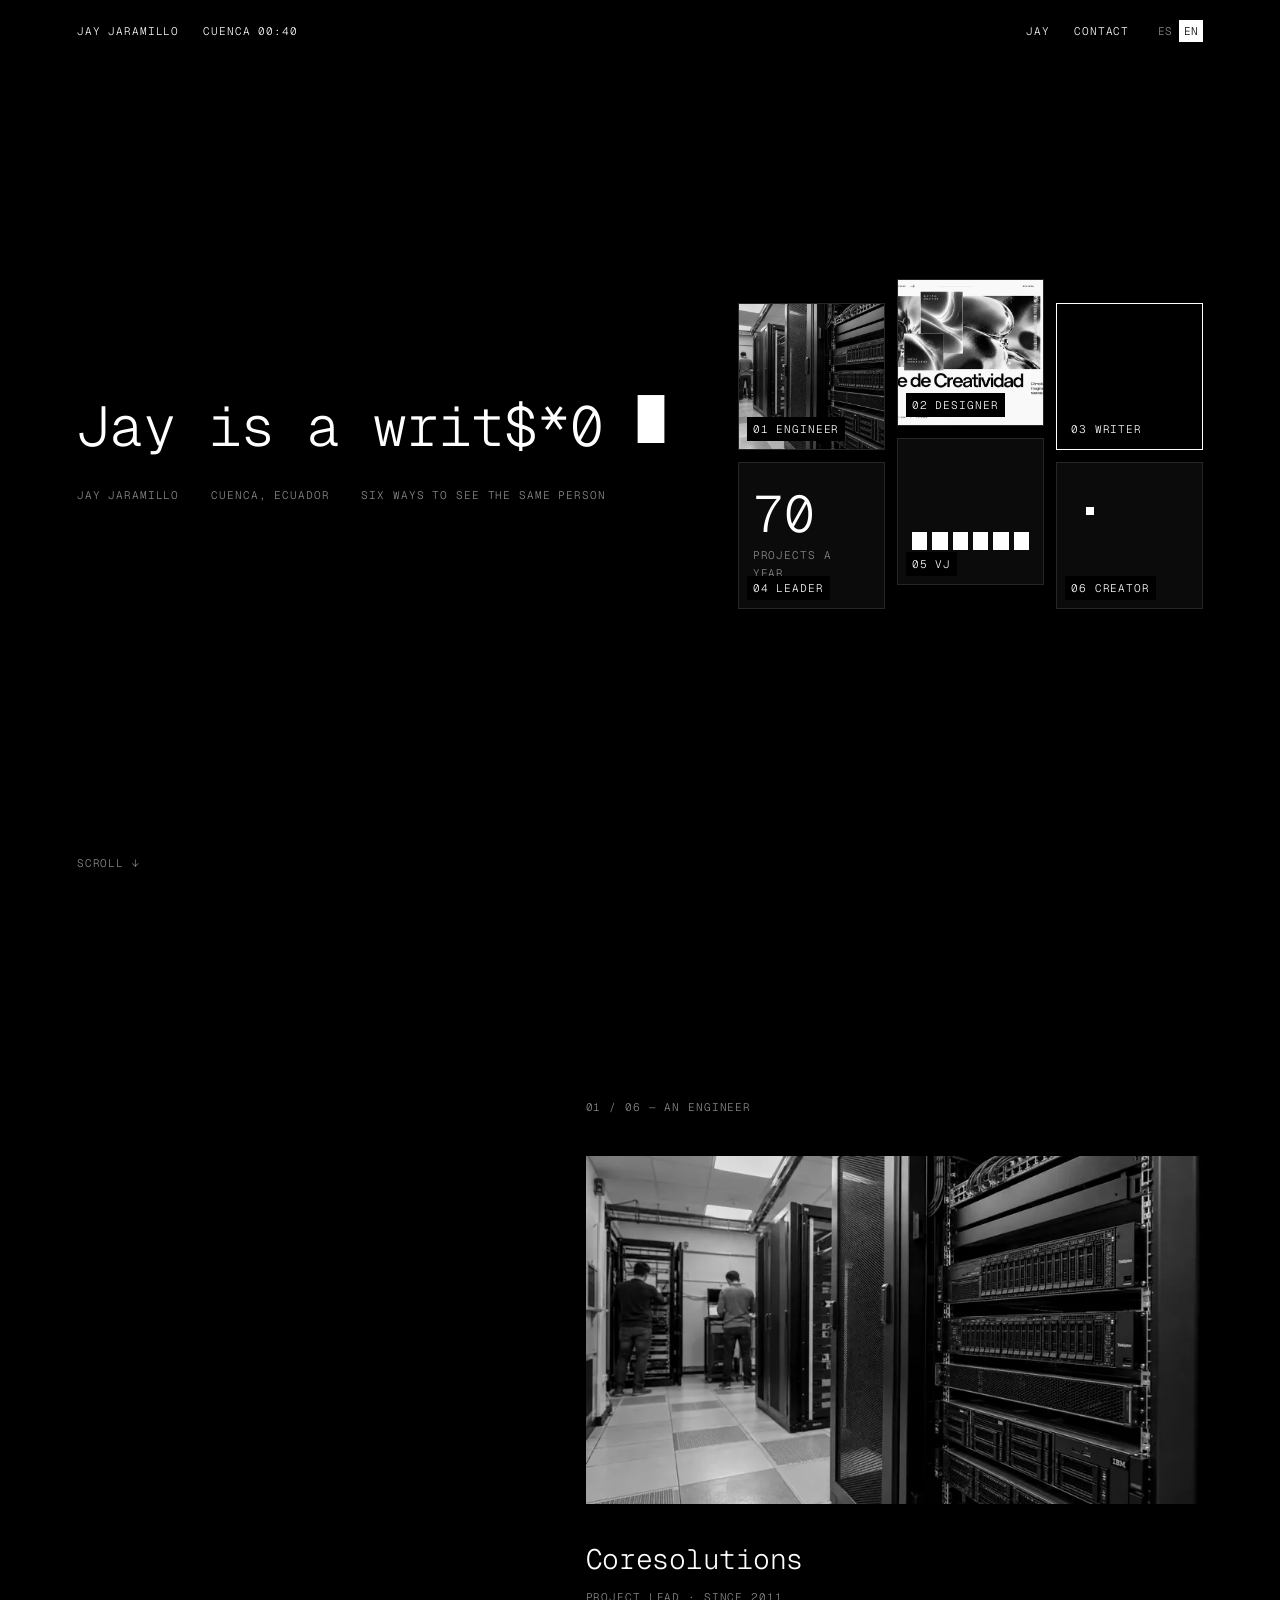
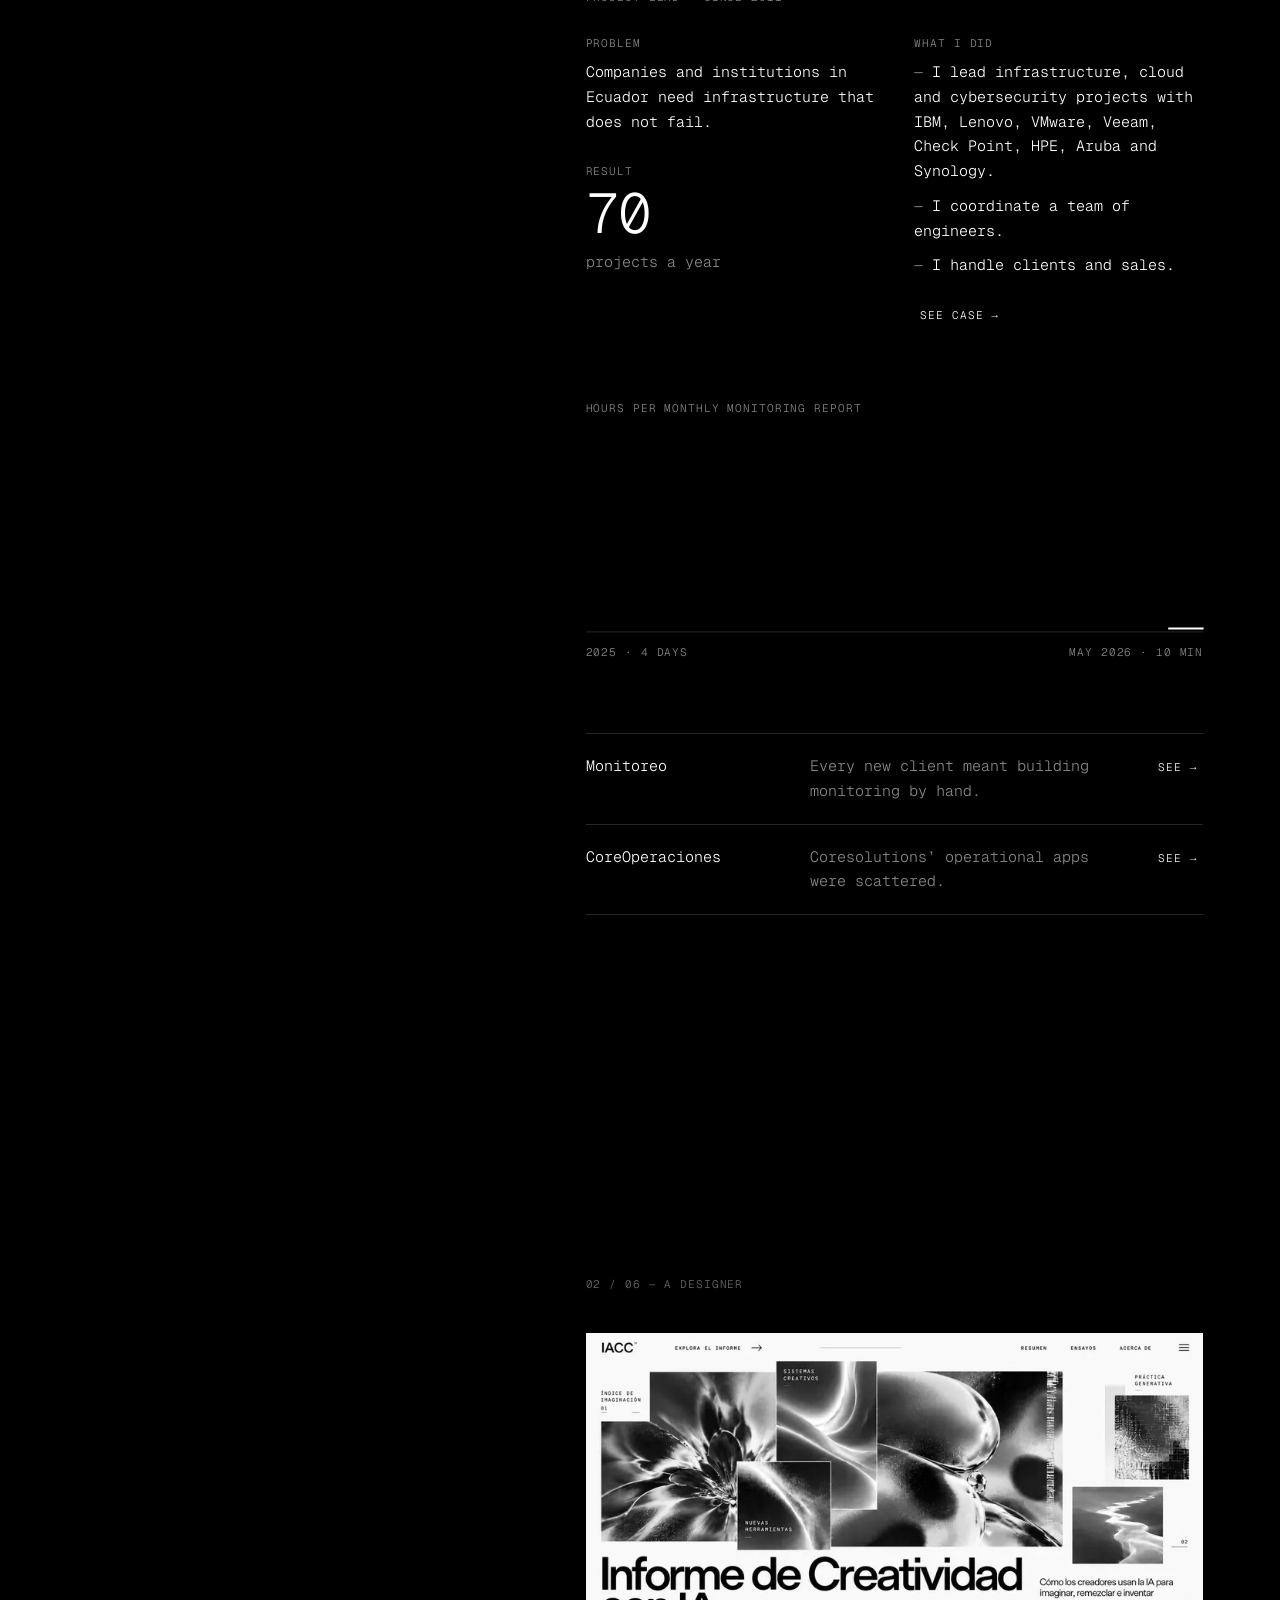
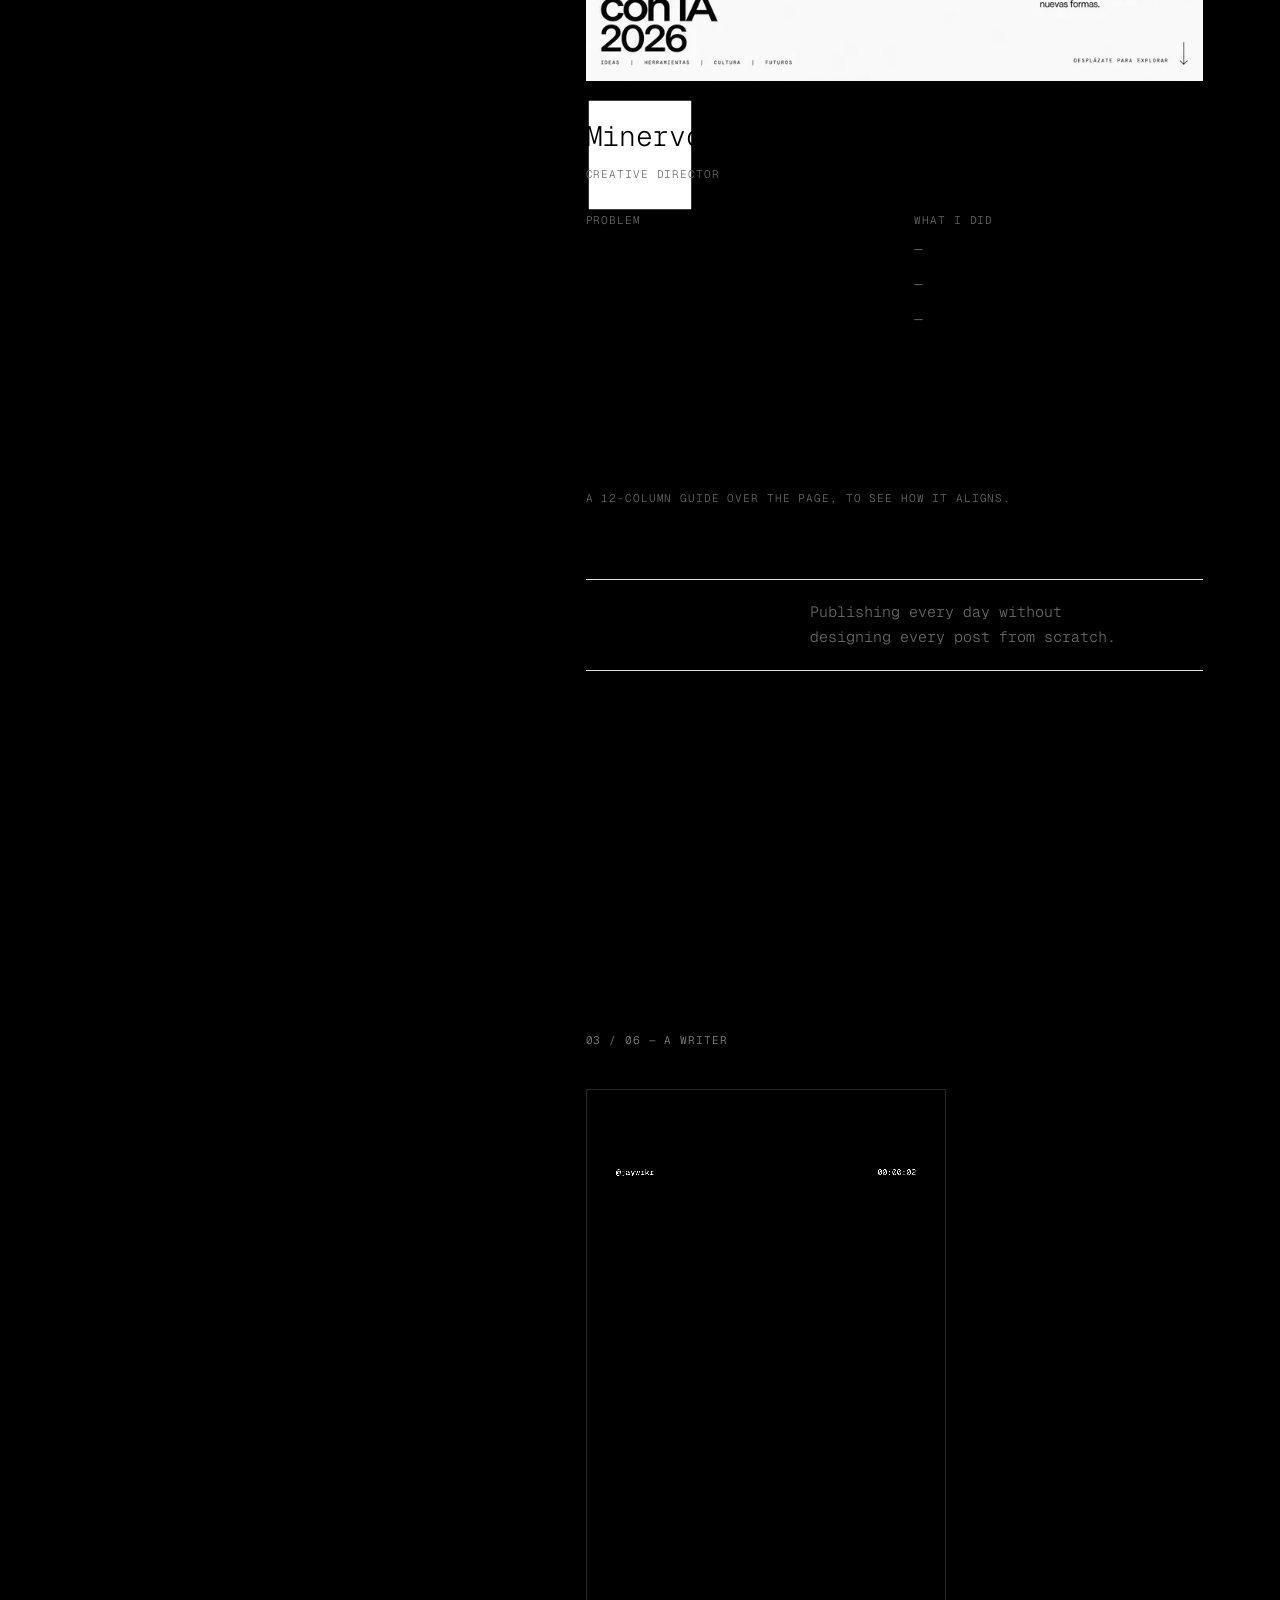
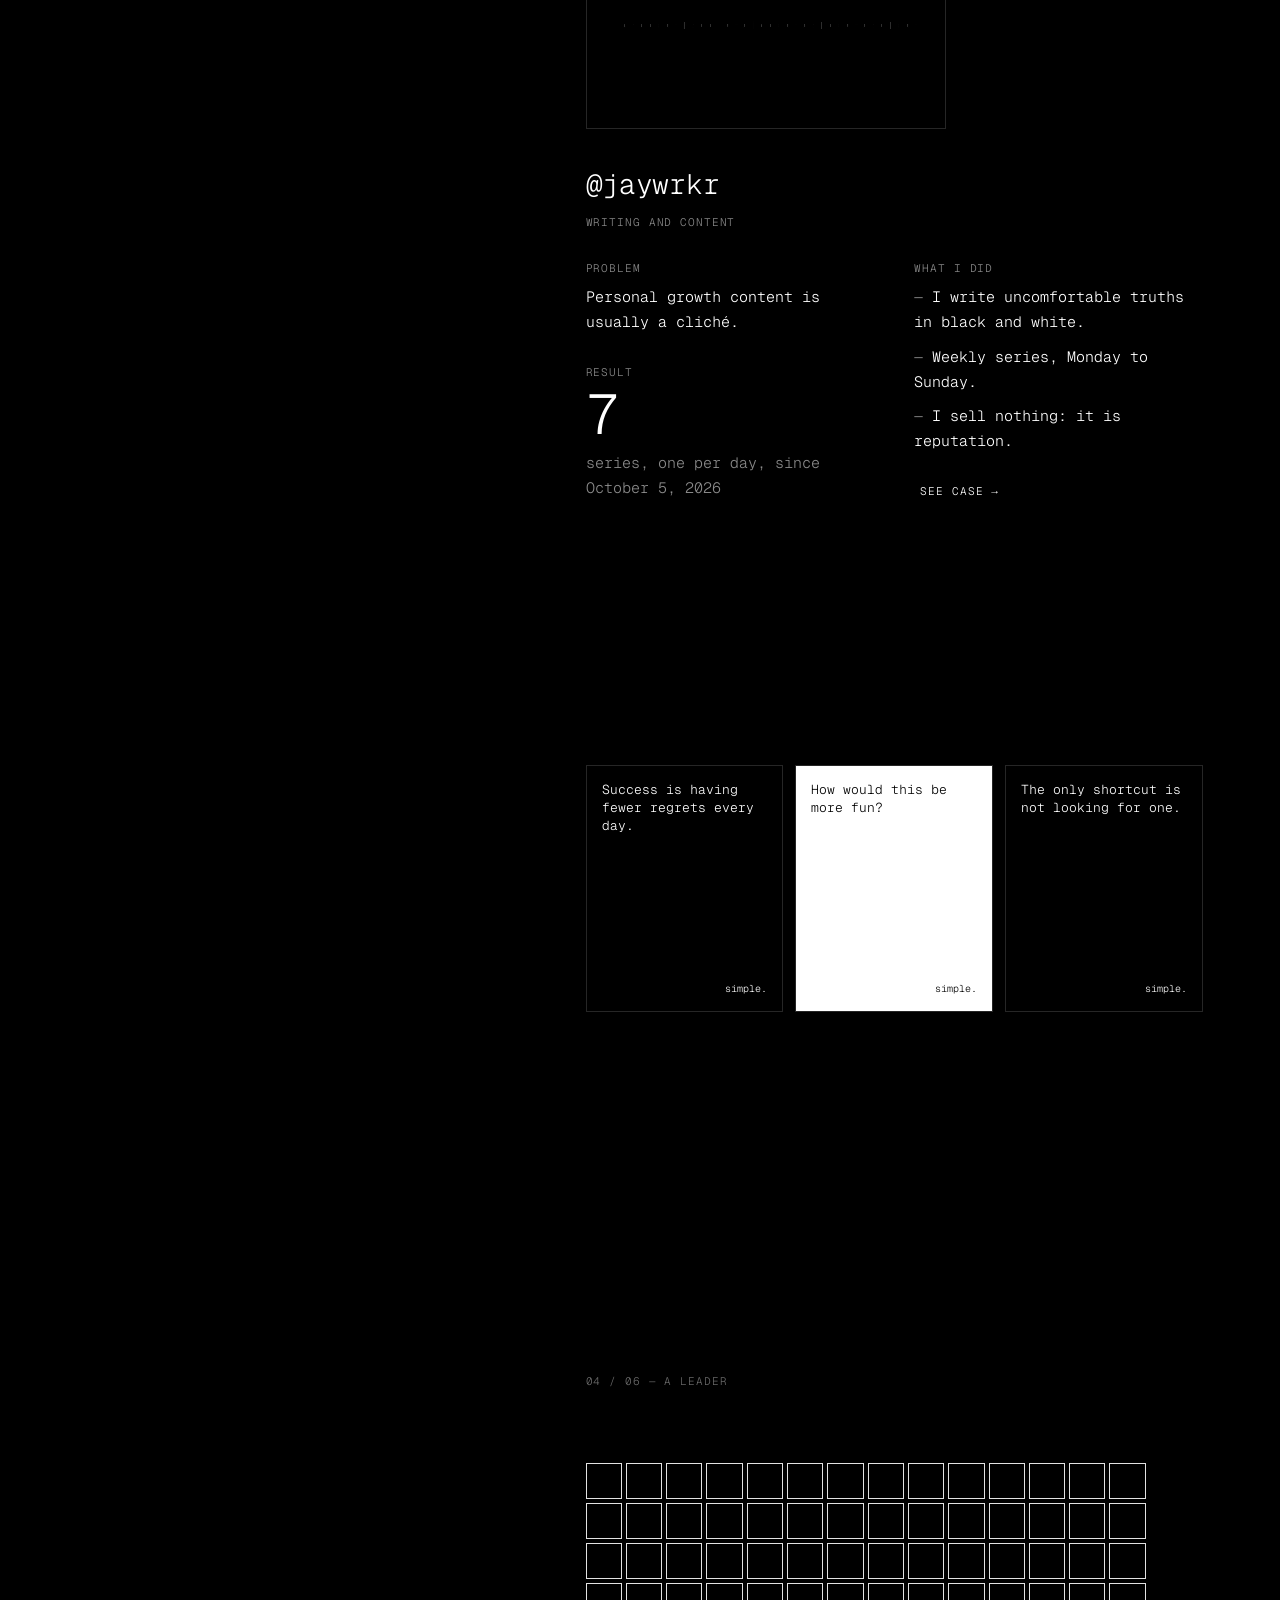
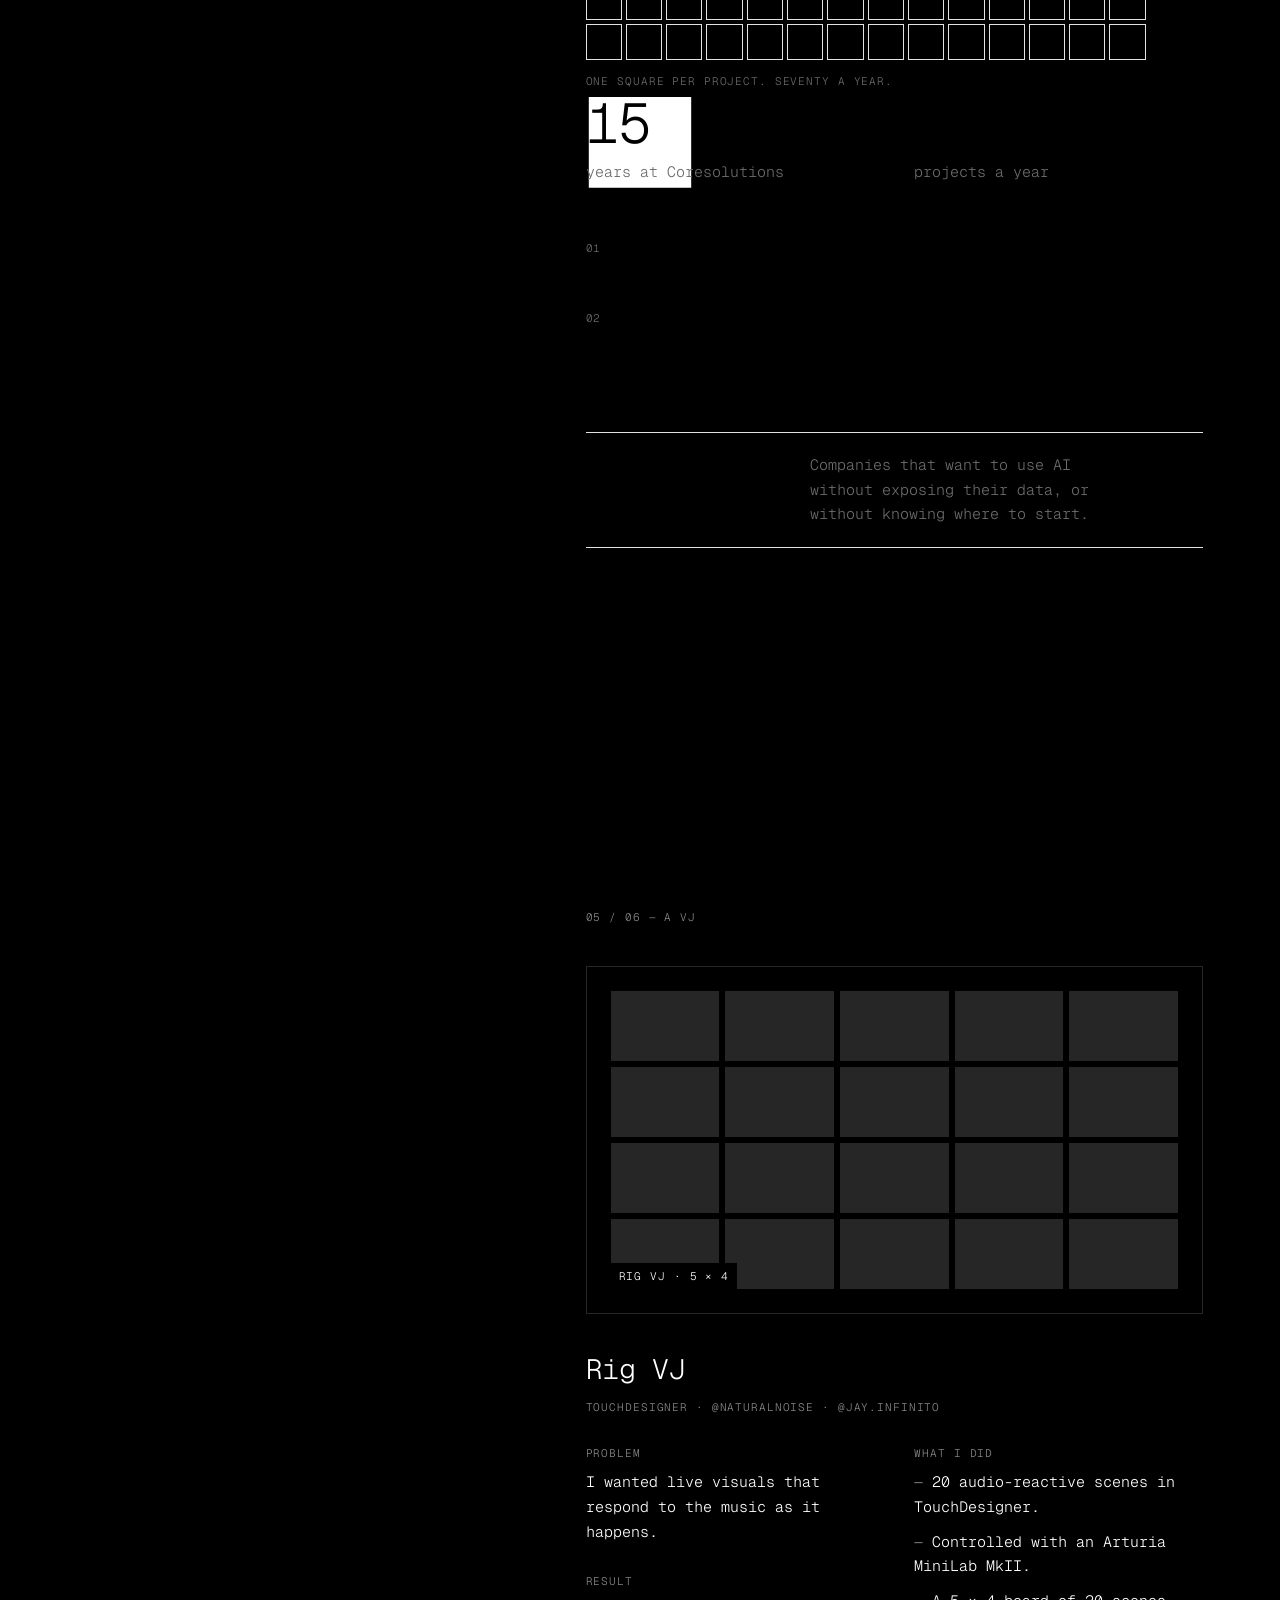
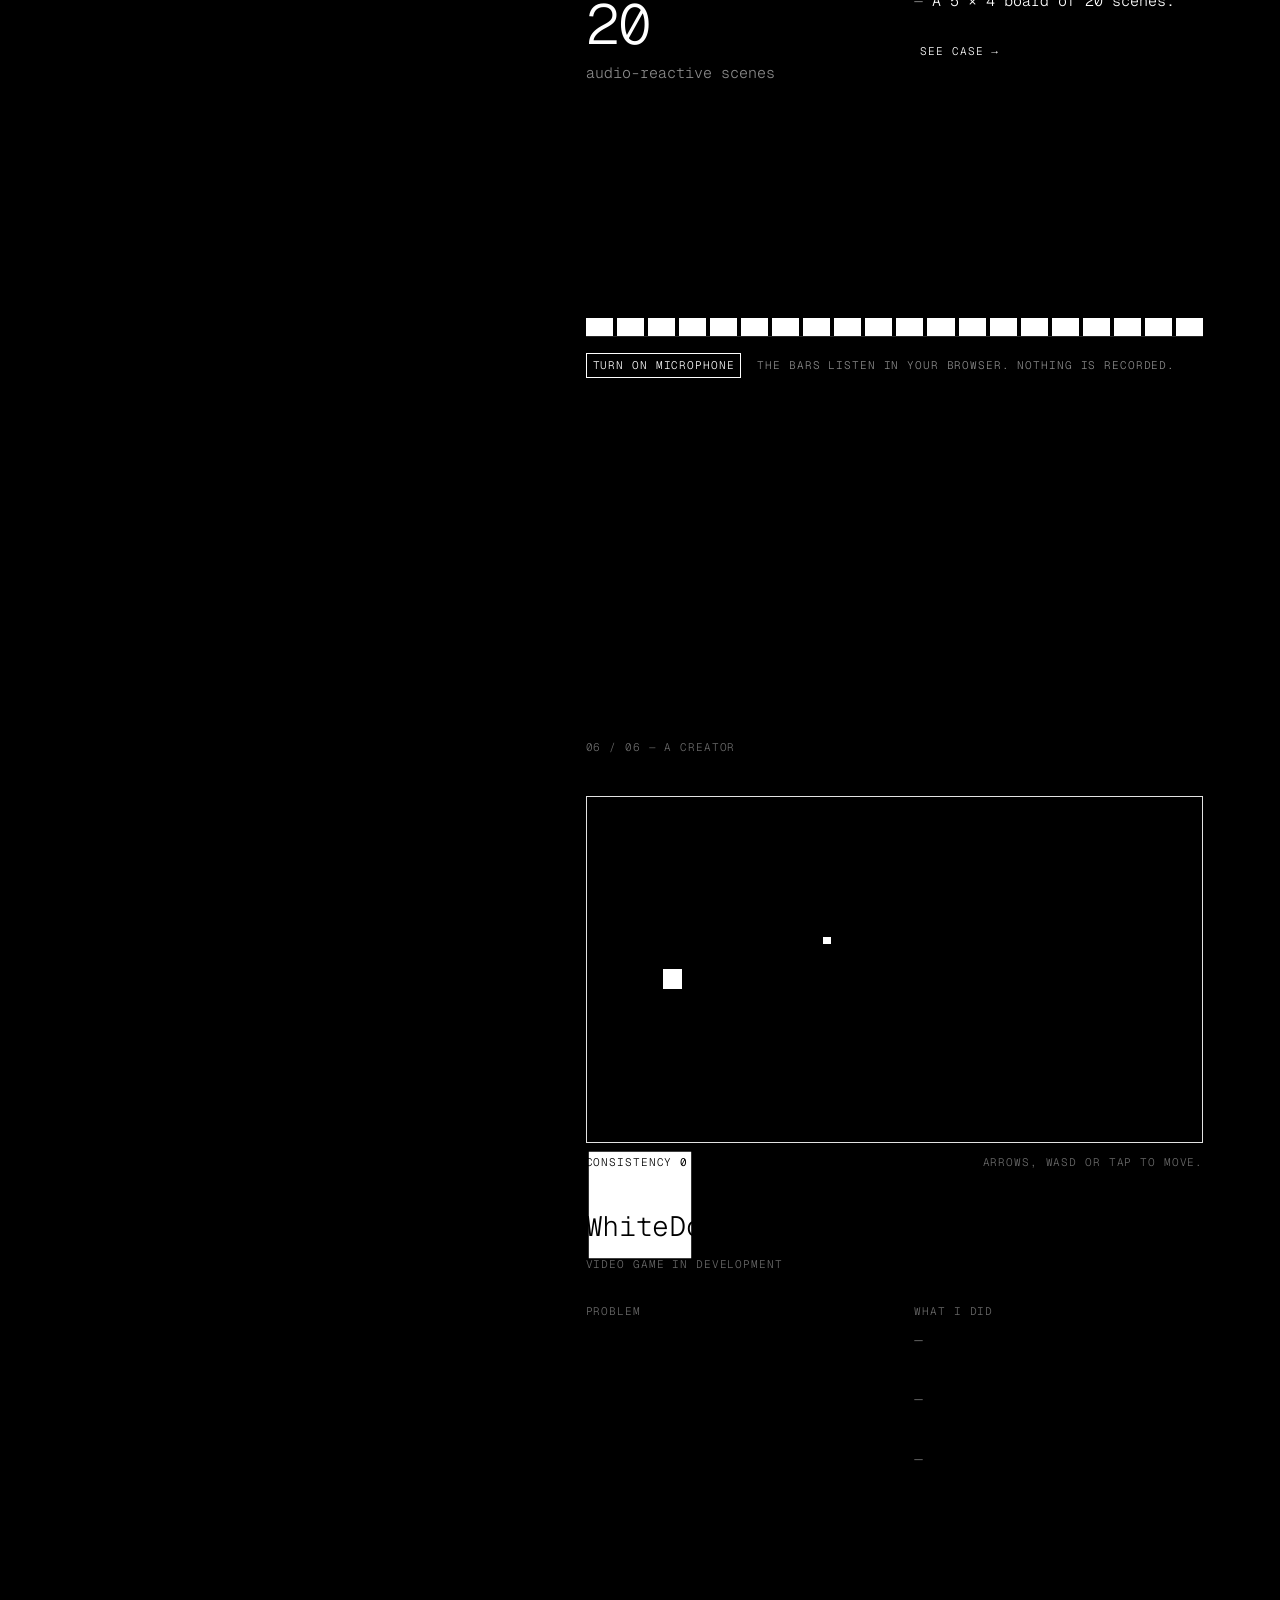
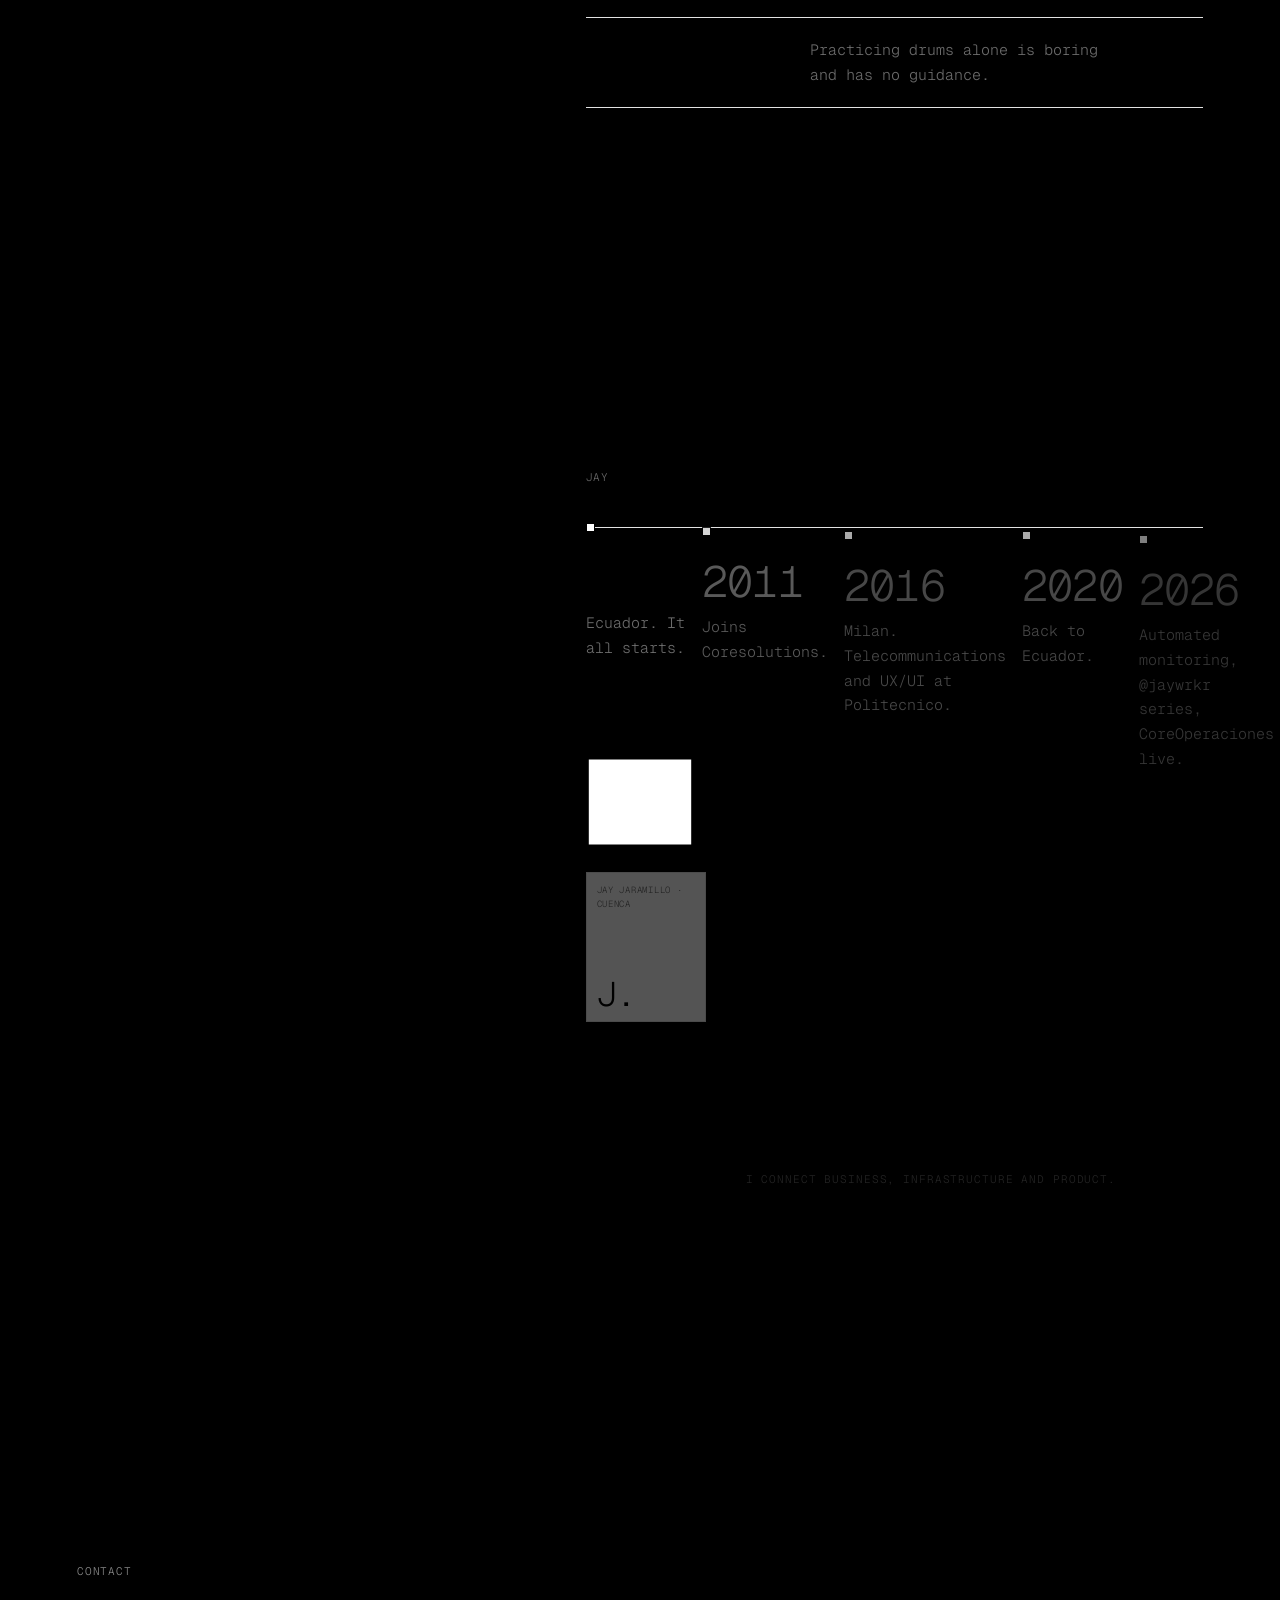
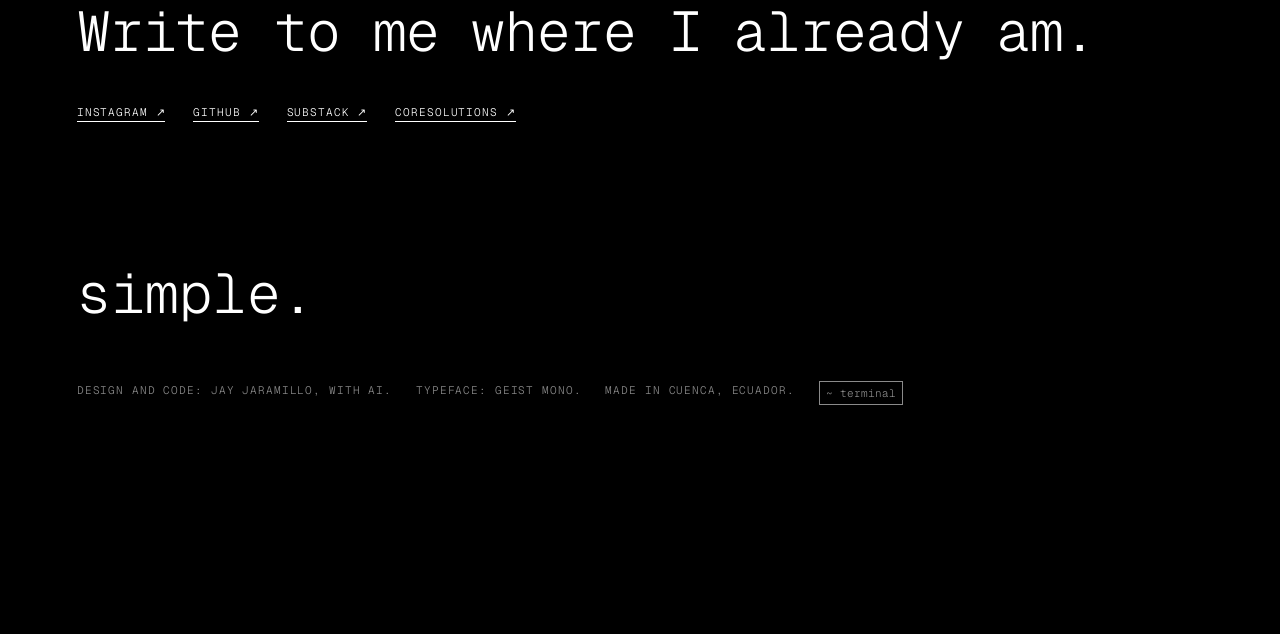
==== index.html @ d3b6b3df "v4.4: riel sólido en móvil y línea de tiempo protagonista en Jay - Móvil: el riel es una barra sólid" ====
<!doctype html>
<html lang="es">
<head>
<meta charset="utf-8">
<meta name="viewport" content="width=device-width,initial-scale=1,viewport-fit=cover">
<title>Jay es ___ — Jay Jaramillo</title>
<meta name="description" content="Jay Jaramillo (jaywrkr). Ingeniero, diseñador, escritor, líder, VJ y creador. Cuenca, Ecuador.">
<meta name="theme-color" content="#000000">
<meta property="og:title" content="Jay es ___ — Jay Jaramillo">
<meta property="og:description" content="Ingeniero, diseñador, escritor, líder, VJ y creador. Cuenca, Ecuador.">
<meta property="og:type" content="website">
<meta property="og:image" content="og.png">
<meta property="og:image:width" content="1200">
<meta property="og:image:height" content="630">
<meta name="twitter:card" content="summary_large_image">
<link rel="apple-touch-icon" href="apple-touch-icon.png">
<link rel="icon" href="data:image/svg+xml,%3Csvg xmlns='http://www.w3.org/2000/svg' viewBox='0 0 16 16'%3E%3Crect width='16' height='16' fill='%23000'/%3E%3Crect x='5' y='5' width='6' height='6' fill='%23fff'/%3E%3C/svg%3E">
<link rel="preload" href="fonts/geist-mono-latin-300-normal.woff2" as="font" type="font/woff2" crossorigin>
<style>
@font-face{font-family:'Geist Mono';font-style:normal;font-weight:300;font-display:swap;src:url(fonts/geist-mono-latin-300-normal.woff2) format('woff2')}
@font-face{font-family:'Geist Mono';font-style:normal;font-weight:400;font-display:swap;src:url(fonts/geist-mono-latin-400-normal.woff2) format('woff2')}
:root{--bg:#000;--fg:#fff;--mute:#8a8a8a;--line:#262626;--pad:clamp(16px,6vw,112px);--rail:min(36vw,520px);--t:clamp(104px,11.5vw,188px)}
*{box-sizing:border-box;margin:0;padding:0}
html{-webkit-text-size-adjust:100%}
body{background:#000;color:#fff;font:300 15px/1.65 'Geist Mono',ui-monospace,SFMono-Regular,Menlo,monospace;overflow-x:hidden}
a{color:inherit;text-decoration:none;border-bottom:1px solid currentColor}
a:hover,a:focus-visible{background:var(--fg);color:var(--bg);border-bottom-color:transparent}
button{font:inherit;color:inherit;background:none;border:0;cursor:pointer}
:focus-visible{outline:1px solid currentColor;outline-offset:4px}
::selection{background:#fff;color:#000}
.small{font-size:11px;letter-spacing:.08em;text-transform:uppercase}
.mute{color:var(--mute)}
.sr{position:absolute;width:1px;height:1px;overflow:hidden;clip:rect(0 0 0 0);white-space:nowrap}
.skip{position:fixed;left:16px;top:-48px;z-index:100;background:#fff;color:#000;padding:8px 12px;border:0}
.skip:focus{top:16px}

/* barra y progreso */
.bar{position:fixed;left:0;right:0;top:0;z-index:50;display:flex;justify-content:space-between;align-items:center;gap:16px;padding:20px var(--pad);mix-blend-mode:difference;color:#fff;--fg:#fff;--bg:#000}
.bar a{border:0;padding:2px 0}
.bar a:hover{background:none;color:#fff;text-decoration:underline;text-underline-offset:4px}
.bar-l,.bar-r{display:flex;gap:24px;align-items:center}
#clock{font-variant-numeric:tabular-nums}
.lang{display:flex;gap:2px}
.lang button{padding:2px 5px;opacity:.55}
.lang button[aria-pressed=true]{opacity:1;background:#fff;color:#000}
.prog{position:fixed;left:0;top:0;height:2px;width:100%;background:#fff;transform-origin:left;transform:scaleX(0);z-index:60;mix-blend-mode:difference;pointer-events:none}


/* portada */
.hero{height:100svh;min-height:620px;display:flex;flex-direction:column;justify-content:center;padding:0 var(--pad);position:relative}
h1,.word{font-weight:300;font-size:clamp(34px,5.2vw,56px);line-height:1.12;letter-spacing:-.02em}
.hw{display:inline-block;min-width:4.5ch;border-bottom:1px solid #fff;white-space:nowrap;vertical-align:baseline;line-height:1}
.hw:empty::before{content:"\00a0"}
.hw.on{border-bottom-color:transparent}
.caret{display:inline-block;width:.5em;height:.9em;background:#fff;vertical-align:-.1em;margin-left:.08em;animation:blink 1s steps(1) infinite}
@keyframes blink{50%{opacity:0}}
.hero .sub{margin-top:28px;display:flex;gap:32px;flex-wrap:wrap}
.hero .down{position:absolute;left:var(--pad);bottom:28px}
.tiles{position:absolute;right:var(--pad);top:50%;margin-top:calc(var(--t)*-1);display:grid;grid-template-columns:repeat(3,var(--t));grid-auto-rows:var(--t);gap:12px}
.tile{position:relative;display:block;width:100%;height:100%;overflow:hidden;background:#0b0b0b;border:1px solid #262626;text-align:left;transition:opacity .3s steps(3)}
.tile:nth-child(2),.tile:nth-child(5){transform:translateY(-24px)}
.tile picture{display:block;width:100%;height:100%}
.tile img,.tile video{width:100%;height:100%;object-fit:cover;display:block;filter:grayscale(1)}
.tile .lab{position:absolute;left:8px;bottom:8px;background:#000;color:#fff;padding:3px 6px;z-index:2}
.tile>*{transition:opacity .3s steps(3)}
.tiles.hov .tile:not(.act)>*:not(.lab):not(.small):not(b){opacity:.25}
.tiles.hov .tile.act{border-color:#fff}
.tile.num{display:flex;flex-direction:column;justify-content:center;padding:14px}
.tile.num b{font-weight:300;font-size:clamp(34px,4vw,56px);line-height:1}
.tile.vj{display:flex;align-items:flex-end;gap:5px;padding:18px 14px 34px}
.tile.vj i{flex:1;background:#fff;height:20%;animation:bar 1.2s steps(6) infinite alternate}
.tile.vj i:nth-child(2){animation-delay:-.3s}.tile.vj i:nth-child(3){animation-delay:-.7s}.tile.vj i:nth-child(4){animation-delay:-.2s}.tile.vj i:nth-child(5){animation-delay:-.9s}.tile.vj i:nth-child(6){animation-delay:-.5s}
@keyframes bar{to{height:85%}}
.tile.dot::before{content:"";position:absolute;width:8px;height:8px;background:#fff;left:20%;top:30%;animation:walk 6s steps(24) infinite}
@keyframes walk{25%{left:70%;top:30%}50%{left:70%;top:60%}75%{left:20%;top:60%}}
.pix{position:fixed;left:0;top:0;width:10px;height:10px;background:#fff;mix-blend-mode:difference;pointer-events:none;z-index:66;opacity:0}
.pix.solid{mix-blend-mode:normal}
.pix.blink{animation:blink 1s steps(1) infinite}
.has-pix .caret{opacity:0;animation:none}
.fly{position:fixed;z-index:65;pointer-events:none;overflow:hidden;outline:1px solid #fff}
.fly img,.fly video{width:100%;height:100%;object-fit:cover;display:block}

/* el riel */
.rail{position:fixed;left:var(--pad);top:50%;transform:translateY(-50%);width:var(--rail);z-index:20;pointer-events:none;mix-blend-mode:difference;color:#fff;opacity:0;visibility:hidden}
.rail .n{display:block;margin-bottom:18px}
.rail .word{font-size:clamp(28px,3.4vw,48px)}
.rail .line{margin-top:20px;max-width:30ch;font-size:15px;opacity:.8;min-height:3.3em}
.rail .ticks{display:flex;gap:4px;margin-top:28px;pointer-events:auto}
.rail .ticks button{width:26px;height:18px;position:relative}
.rail .ticks button::after{content:"";position:absolute;left:4px;right:4px;top:8px;height:2px;background:#fff;opacity:.25}
.rail .ticks button:hover::after{opacity:.6}
.rail .ticks button.on::after{opacity:1}

/* capítulos */
.ch{position:relative;min-height:100vh;padding:22vh var(--pad) 18vh calc(var(--pad) + var(--rail) + 48px)}
.ch[data-theme=dark]{--bg:#000;--fg:#fff;--mute:#8a8a8a;--line:#262626;color:#fff}
.ch[data-theme=light]{--bg:#fff;--fg:#000;--mute:#6b6b6b;--line:#e2e2e2;color:#000}
.ch .bg{position:absolute;inset:0;z-index:0;background:var(--bg);clip-path:inset(46% 46% 46% 46%)}
.ch>*:not(.bg){position:relative;z-index:1}
.ch .tag{margin-bottom:40px}
.feat .ph{aspect-ratio:16/10}
.feat h2{font-weight:300;font-size:28px;margin:32px 0 6px;letter-spacing:-.01em}
.feat .role{margin-bottom:24px}
.cols{display:grid;grid-template-columns:1fr 1fr;gap:40px;margin-top:28px}
.cols p,.cols li{max-width:46ch}
.cols ul{list-style:none;display:grid;gap:10px}
.cols li::before{content:"— ";color:var(--mute)}
.big{font-size:56px;line-height:1;font-weight:300;letter-spacing:-.02em;margin:6px 0 8px;font-variant-numeric:tabular-nums}
.more{margin-top:72px;border-top:1px solid var(--line)}
.more button{display:grid;grid-template-columns:200px 1fr auto;gap:24px;width:100%;text-align:left;padding:20px 0;border-bottom:1px solid var(--line);align-items:baseline}
.more button:hover .go,.more button:focus-visible .go,.open.small:hover,.open.small:focus-visible{background:var(--fg);color:var(--bg)}
.go,.open.small{padding:2px 6px}
.posts{display:grid;grid-template-columns:repeat(3,1fr);gap:12px;margin-top:56px}
.post{aspect-ratio:4/5;background:#000;color:#fff;display:flex;flex-direction:column;justify-content:space-between;padding:16px;font-size:13px;line-height:1.4;outline:1px solid #262626;outline-offset:-1px}
.post:nth-child(even){background:#fff;color:#000}
.post .s{font-size:10px;align-self:flex-end}
.prin{display:grid;gap:22px;margin-top:56px}
.prin p{font-size:22px;line-height:1.35}
.prin span{display:block;margin-bottom:4px}

/* medios y marcadores */
.ph{position:relative;width:100%;border:1px solid var(--line);background-image:linear-gradient(90deg,var(--line) 1px,transparent 1px),linear-gradient(var(--line) 1px,transparent 1px);background-size:24px 24px;overflow:hidden}
.ph::after{content:"";position:absolute;top:0;bottom:0;left:0;width:30%;background:linear-gradient(90deg,transparent,rgba(128,128,128,.14),transparent);animation:scan 2.6s steps(26) infinite}
@keyframes scan{from{transform:translateX(-100%)}to{transform:translateX(340%)}}
.ph span{position:absolute;left:14px;bottom:12px;background:var(--bg);padding:6px 8px;max-width:calc(100% - 28px)}
.ph.v{aspect-ratio:16/9}
.ph.img{border:0;background:#111}.ph.img::after{display:none}
.ph img,.ph video{display:block;width:100%;height:100%;object-fit:cover}
.feat .ph.img:not(.vid){aspect-ratio:16/9}
.ph.col img{filter:grayscale(1);transition:filter .6s steps(6)}
.ph.col:hover img{filter:none}
.feat .ph.vid,.case .imgs>.ph.vid{aspect-ratio:9/16;width:min(360px,100%);background:#000;outline:1px solid var(--line);outline-offset:-1px}

/* Jay */
.jay .grid{display:grid;grid-template-columns:120px 1fr;gap:40px;align-items:start}
.jay .ph{aspect-ratio:4/5}
.bio{font-size:20px;line-height:1.5;max-width:44ch}
.time{list-style:none;display:grid;grid-template-columns:repeat(5,1fr);margin:24px 0 96px;border-top:1px solid var(--line)}
.time li{padding:28px 16px 0 0;position:relative}
.time .dot{position:absolute;left:0;top:-5px;width:9px;height:9px;border:1px solid var(--fg);background:var(--bg)}
.time li.on .dot{background:var(--fg)}
.time b{display:block;font-weight:300;font-size:clamp(28px,3.4vw,48px);line-height:1;margin-bottom:12px;letter-spacing:-.02em}
.time li:not(.on):not(.cur) b{color:var(--mute)}

/* cierre */
.end{min-height:100vh;display:flex;flex-direction:column;justify-content:center;padding:0 var(--pad);background:#000;position:relative;z-index:2;--fg:#fff;--bg:#000}
.end .links{display:flex;gap:28px;flex-wrap:wrap;margin-top:40px}
.end .simple{margin-top:14vh;font-size:56px;font-weight:300}
.end .credits{margin-top:40px;display:flex;gap:24px;flex-wrap:wrap}

/* caso abierto */
.case{position:fixed;inset:0;z-index:70;background:#fff;color:#000;overflow:auto;overscroll-behavior:contain;clip-path:inset(50% 50% 50% 50%);visibility:hidden;--bg:#fff;--fg:#000;--mute:#6b6b6b;--line:#e2e2e2}
.case .in{padding:96px var(--pad) 120px;max-width:1280px}
.case .x{position:fixed;right:var(--pad);top:20px;padding:4px 8px;border:1px solid #000;background:#fff;z-index:2}
.case .x:hover{background:#000;color:#fff}
.case h2{font-weight:300;font-size:clamp(34px,5.2vw,56px);letter-spacing:-.02em;line-height:1.1;margin:16px 0 40px}
.case .imgs{display:grid;gap:16px;margin-top:64px}
.case .imgs>.ph{aspect-ratio:16/9}
.case .imgs .row{display:grid;grid-template-columns:1fr 1fr;gap:16px}
.case .imgs .row .ph{aspect-ratio:4/3}
.case .steps{display:grid;gap:40px;max-width:820px}
.case .cs>p:first-child{margin-bottom:10px}
.case .cs ul{list-style:none;display:grid;gap:10px}
.case .cs li::before{content:"— ";color:var(--mute)}
.case .cs .word{font-size:clamp(22px,2.6vw,32px);line-height:1.25;max-width:26ch}
.case .nextp{margin-top:72px;width:100%;text-align:left;border-top:1px solid #000;padding-top:20px}

/* portadas tipográficas */
.cov{position:relative;width:100%;aspect-ratio:16/9;border:1px solid var(--line);background:var(--bg);display:flex;flex-direction:column;justify-content:space-between;padding:clamp(14px,2vw,24px);overflow:hidden}
.cov .cv{font-size:clamp(34px,5.2vw,56px);line-height:1;letter-spacing:-.02em;font-variant-numeric:tabular-nums}
.cov.vjg{display:grid;grid-template-columns:repeat(5,1fr);grid-template-rows:repeat(4,1fr);gap:6px}
.cov.vjg i{background:var(--line);animation:flash 2.4s steps(1) infinite}
.cov.vjg i:nth-child(3n){animation-delay:-.6s}.cov.vjg i:nth-child(4n+1){animation-delay:-1.3s}.cov.vjg i:nth-child(7n+2){animation-delay:-1.9s}.cov.vjg i:nth-child(5n+3){animation-delay:-.9s}
@keyframes flash{0%,100%{background:var(--line)}6%{background:var(--fg)}12%{background:var(--line)}}
.cov.vjg .cap{position:absolute;left:clamp(14px,2vw,24px);bottom:clamp(14px,2vw,24px);background:var(--bg);padding:4px 8px}
.jay .cov{aspect-ratio:4/5;padding:10px}
.jay .cov .cv{font-size:34px}
.jay .cov .small{font-size:9px}
.btn{padding:2px 6px;border:1px solid currentColor}
.btn:hover,.btn:focus-visible,.btn[aria-pressed=true]{background:var(--fg);color:var(--bg)}

/* momentos por capítulo */
.mo{margin-top:72px}
.graph svg{display:block;width:100%;height:clamp(120px,16vw,200px);margin-top:16px;overflow:visible}
.graph .ax{stroke:var(--line);stroke-width:1;fill:none;vector-effect:non-scaling-stroke}
.graph .ln{stroke:var(--fg);stroke-width:2;fill:none;vector-effect:non-scaling-stroke;stroke-dasharray:1;stroke-dashoffset:1}
.graph .lbl{display:flex;justify-content:space-between;gap:16px;margin-top:10px}
.typer{min-height:2.4em;max-width:16ch}
.sq70{display:grid;grid-template-columns:repeat(14,1fr);gap:4px;max-width:560px}
.sq70 i{aspect-ratio:1;border:1px solid var(--line)}
.sq70 i.on{background:var(--fg);border-color:var(--fg)}
.eq .bars{display:flex;align-items:flex-end;gap:4px;height:180px;border-bottom:1px solid var(--line)}
.eq .bars i{flex:1;background:var(--fg);height:10%;animation:bar 1.4s steps(6) infinite alternate}
.eq .bars i:nth-child(3n){animation-delay:-.4s}.eq .bars i:nth-child(4n+1){animation-delay:-.9s}.eq .bars i:nth-child(5n+2){animation-delay:-1.2s}.eq .bars i:nth-child(2n){animation-duration:1.1s}
.eq.live .bars i{animation:none}
.wd canvas{display:block;width:100%;aspect-ratio:16/9;background:#000;outline:1px solid var(--line);outline-offset:-1px;image-rendering:pixelated;touch-action:manipulation}
.wd .sc{display:flex;justify-content:space-between;gap:16px;flex-wrap:wrap;margin-top:10px}
.wd b{font-weight:400}
.grid-ov{position:fixed;inset:0;z-index:85;pointer-events:none;display:none;padding:0 var(--pad);gap:24px;mix-blend-mode:difference}
.grid-ov.on{display:grid;grid-template-columns:repeat(12,1fr)}
.grid-ov i{background:rgba(255,255,255,.07);border-left:1px solid rgba(255,255,255,.35);border-right:1px solid rgba(255,255,255,.35)}

/* terminal */
.term{position:fixed;right:var(--pad);bottom:24px;z-index:80;width:min(600px,calc(100vw - 32px));height:min(380px,60vh);background:#000;color:#fff;border:1px solid #fff;display:flex;flex-direction:column;font-size:13px;--fg:#fff;--bg:#000;--mute:#8a8a8a}
.term[hidden]{display:none}
.term .out{flex:1;overflow:auto;padding:16px;white-space:pre-wrap;overscroll-behavior:contain}
.term .mute{color:var(--mute)}
.term .ln{display:flex;gap:10px;padding:12px 16px;border-top:1px solid #262626}
.term input{flex:1;min-width:0;background:none;border:0;color:#fff;font:inherit;outline:none;caret-color:#fff}

@media(max-width:900px){
 :root{--rail:0px;--t:calc((100vw - var(--pad)*2 - 24px)/3)}
 .hero{justify-content:flex-start;padding-top:22svh;height:auto;min-height:100svh}
 .hero h1{min-height:2.24em}
 .tiles{position:static;margin:48px 0 0}
 .tile:nth-child(2),.tile:nth-child(5){transform:none}
 .tile.num .small{display:none}
 .hero .down{position:static;margin-top:32px}
 .rail{top:0;transform:none;left:0;right:0;width:auto;padding:58px var(--pad) 12px;mix-blend-mode:normal;background:#000;color:#fff;border-bottom:1px solid #262626}
 .rail[data-theme=light]{background:#fff;color:#000;border-bottom-color:#e2e2e2}
 .rail .word{font-size:20px}
 .ch .tag{display:none}
 .rail .line,.rail .ticks,.rail .n{display:none}
 .ch{padding:22vh var(--pad) 14vh}
 .cols{grid-template-columns:1fr;gap:28px}
 .more button{grid-template-columns:1fr auto}
 .more button .d{display:none}
 .posts{grid-template-columns:repeat(3,minmax(0,1fr));gap:8px}
 .post{font-size:11px;padding:10px;overflow-wrap:anywhere;hyphens:auto}
 .jay .grid{grid-template-columns:88px 1fr;gap:20px}
 .bio{font-size:17px}
 .jay .ph{max-width:320px}
 .time{grid-template-columns:1fr;border-top:0;border-left:1px solid var(--line);gap:28px;padding-left:24px;margin-left:4px}
 .time li{padding:0}
 .time .dot{left:-29px;top:6px}
 .case .imgs .row{grid-template-columns:1fr}
 .bar .hide-m{display:none}
 .big{font-size:44px}
 .term{right:16px;bottom:16px}
 .term input{font-size:16px}
 .grid-ov.on{grid-template-columns:repeat(4,1fr)}
 .grid-ov i:nth-child(n+5){display:none}
 .eq .bars{height:120px}
}
@media(prefers-reduced-motion:reduce){
 .caret,.ph::after,.tile.vj i,.tile.dot::before{animation:none}
 .ch .bg{clip-path:none}
 .graph .ln{stroke-dashoffset:0}
 .cov.vjg i,.eq .bars i{animation:none}
}
</style>
</head>
<body>
<a class="skip" href="#historia" data-t="skip">Saltar al contenido</a>
<i class="prog" aria-hidden="true"></i>

<header class="bar small">
 <span class="bar-l"><a href="#top">Jay Jaramillo</a><span id="clock" class="hide-m">Cuenca</span></span>
 <span class="bar-r"><a href="#jay" data-t="navJay">Jay</a><a href="#contacto" data-t="navContact">Contacto</a><span class="lang" role="group" aria-label="Idioma / Language"><button type="button" data-l="es" aria-pressed="true">ES</button><button type="button" data-l="en" aria-pressed="false">EN</button></span></span>
</header>

<section class="hero" id="top" aria-label="Portada">
 <h1><span data-t="lead">Jay es </span><span class="hw" id="hw" aria-hidden="true"></span><span class="caret" aria-hidden="true"></span><span class="sr" data-t="leadSr">ingeniero, diseñador, escritor, líder, VJ y creador</span></h1>
 <p class="sub small mute"><span>Jay Jaramillo</span><span>Cuenca, Ecuador</span><span data-t="sub">Seis formas de ver lo mismo</span></p>
 <nav class="tiles" aria-label="Facetas"></nav>
 <p class="down small mute" data-t="down">Baja ↓</p>
</section>

<div class="rail">
 <span class="n small" aria-hidden="true"></span>
 <span class="word" aria-hidden="true" data-t="lead">Jay es </span><span class="word" id="w" aria-hidden="true"></span><span class="caret rc" aria-hidden="true"></span>
 <p class="line" aria-hidden="true"></p>
 <nav class="ticks" aria-label="Capítulos"></nav>
</div>

<main id="historia"></main>

<section class="ch jay" id="jay" data-theme="light" aria-label="Jay">
 <div class="bg"></div>
 <p class="tag small mute">Jay</p>
 <ol class="time"></ol>
 <div class="grid">
  <div class="cov port" aria-hidden="true"><span class="small mute">Jay Jaramillo · Cuenca</span><span class="cv">J.</span></div>
  <div>
   <p class="bio" data-t="bio">Jay Jaramillo. Ingeniero en telecomunicaciones y diseñador UX/UI, formado en el Politecnico di Milano. Lidero proyectos de infraestructura, cloud y ciberseguridad en Coresolutions, en Cuenca. Construyo productos con código e IA, escribo como @jaywrkr, hago visuales en vivo y toco batería.</p>
   <p class="small mute" style="margin-top:28px" data-t="oneLine">Junto negocio, infraestructura y producto.</p>
  </div>
 </div>
</section>

<footer class="end" id="contacto">
 <p class="small mute" data-t="navContact">Contacto</p>
 <p class="word" style="margin-top:20px" data-t="contactLine">Escríbeme por donde ya estoy.</p>
 <p class="links small"><a href="https://www.instagram.com/jaywrkr/" target="_blank" rel="noopener">Instagram ↗</a><a href="https://github.com/Jaywrkr" target="_blank" rel="noopener">GitHub ↗</a><a href="https://jaywrkr.substack.com/" target="_blank" rel="noopener">Substack ↗</a><a href="https://www.instagram.com/coresolutionsec/" target="_blank" rel="noopener">Coresolutions ↗</a></p>
 <p class="simple">simple.<span class="caret ec" aria-hidden="true"></span></p>
 <p class="credits small mute"><span data-t="credits1">Diseño y código: Jay Jaramillo, con IA.</span><span data-t="credits2">Tipografía: Geist Mono.</span><span data-t="credits3">Hecho en Cuenca, Ecuador.</span><button class="termb btn" type="button" data-t="termBtn">~ terminal</button></p>
</footer>

<div class="term" role="dialog" aria-label="Terminal" hidden>
 <div class="out" aria-live="polite" data-lenis-prevent></div>
 <label class="ln"><span aria-hidden="true">jay@cuenca:~$</span><input type="text" autocomplete="off" spellcheck="false" autocapitalize="off" aria-label="Comando"></label>
</div>
<div class="grid-ov" aria-hidden="true"><i></i><i></i><i></i><i></i><i></i><i></i><i></i><i></i><i></i><i></i><i></i><i></i></div>

<div class="case" role="dialog" aria-modal="true" aria-label="Proyecto" hidden>
 <button class="x small" type="button" data-t="close">Cerrar · Esc</button>
 <div class="in"></div>
</div>

<script src="js/gsap.min.js" defer></script>
<script src="js/ScrollTrigger.min.js" defer></script>
<script src="js/lenis.min.js" defer></script>
<script defer>
addEventListener('DOMContentLoaded', () => {
'use strict';
const reduce = matchMedia('(prefers-reduced-motion: reduce)').matches;
const fine = matchMedia('(pointer: fine)').matches;
const G = window.gsap, ST = window.ScrollTrigger;
const esc = s => String(s).replace(/[&<>"]/g, c => ({'&':'&amp;','<':'&lt;','>':'&gt;','"':'&quot;'}[c]));
const store = {get(k){ try { return localStorage.getItem(k); } catch(e){ return null; } }, set(k, v){ try { localStorage.setItem(k, v); } catch(e){} }};

/* ───────── idioma ───────── */
let LANG = (() => { const q = new URLSearchParams(location.search).get('lang'); if (q === 'es' || q === 'en') return q; const s = store.get('jay-lang'); if (s === 'es' || s === 'en') return s; return (navigator.language || 'es').toLowerCase().startsWith('es') ? 'es' : 'en'; })();
const T = {
 es:{skip:'Saltar al contenido', navJay:'Jay', navContact:'Contacto', lead:'Jay es ', leadSr:'ingeniero, diseñador, escritor, líder, VJ y creador', sub:'Seis formas de ver lo mismo', down:'Baja ↓', photoPh:'Foto de Jay · blanco y negro · 4:5',
  bio:'Jay Jaramillo. Ingeniero en telecomunicaciones y diseñador UX/UI, formado en el Politecnico di Milano. Lidero proyectos de infraestructura, cloud y ciberseguridad en Coresolutions, en Cuenca. Construyo productos con código e IA, escribo como @jaywrkr, hago visuales en vivo y toco batería.',
  oneLine:'Junto negocio, infraestructura y producto.', contactLine:'Escríbeme por donde ya estoy.', credits1:'Diseño y código: Jay Jaramillo, con IA.', credits2:'Tipografía: Geist Mono.', credits3:'Hecho en Cuenca, Ecuador.', close:'Cerrar · Esc',
  problem:'Problema', did:'Qué hice', context:'Contexto', decision:'Decisión', learned:'Qué aprendí', result:'Resultado', seeCase:'Ver caso →', see:'Ver →', next:'Siguiente', open:'Abrir ↗', img:'Imagen', postsNote:'Marcadores: aquí van 4 posts reales.', videoPh:'Video · clip en vivo de 10 s', chapters:'Capítulos', go:'Ir a',
  time:[['1990','Ecuador. Empieza todo.'],['2011','Entra a Coresolutions.'],['2016','Milán. Telecomunicaciones y UX/UI en el Politecnico.'],['2020','Vuelve a Ecuador.'],['2026','Monitoreo automático, @jaywrkr en series, CoreOperaciones en operación.']], tileNum:'proyectos al año', mGraph:'Horas por informe mensual de monitoreo', mFrom:'2025 · 4 días', mTo:'mayo 2026 · 10 min', gridBtn:'Ver la guía', gridOff:'Ocultar la guía', gridNote:'Una guía de 12 columnas sobre la página, para ver cómo se alinea.', sqNote:'Un cuadrado por proyecto. Setenta al año.', mic:'Activar micrófono', micOff:'Apagar micrófono', micNote:'Las barras escuchan en tu navegador. No se graba nada.', micErr:'Sin acceso al micrófono.', wdHint:'Flechas, WASD o toca para moverte.', wdScore:'Constancia', termBtn:'~ terminal', title:'Jay es ___ — Jay Jaramillo', locale:'es-EC'},
 en:{skip:'Skip to content', navJay:'Jay', navContact:'Contact', lead:'Jay is ', leadSr:'an engineer, designer, writer, leader, VJ and creator', sub:'Six ways to see the same person', down:'Scroll ↓', photoPh:'Photo of Jay · black and white · 4:5',
  bio:'Jay Jaramillo. Telecommunications engineer and UX/UI designer, trained at Politecnico di Milano. I lead infrastructure, cloud and cybersecurity projects at Coresolutions, in Cuenca. I build products with code and AI, write as @jaywrkr, make live visuals and play drums.',
  oneLine:'I connect business, infrastructure and product.', contactLine:'Write to me where I already am.', credits1:'Design and code: Jay Jaramillo, with AI.', credits2:'Typeface: Geist Mono.', credits3:'Made in Cuenca, Ecuador.', close:'Close · Esc',
  problem:'Problem', did:'What I did', context:'Context', decision:'Decision', learned:'What I learned', result:'Result', seeCase:'See case →', see:'See →', next:'Next', open:'Open ↗', img:'Image', postsNote:'Placeholders: 4 real posts go here.', videoPh:'Video · 10 s live clip', chapters:'Chapters', go:'Go to',
  time:[['1990','Ecuador. It all starts.'],['2011','Joins Coresolutions.'],['2016','Milan. Telecommunications and UX/UI at Politecnico.'],['2020','Back to Ecuador.'],['2026','Automated monitoring, @jaywrkr series, CoreOperaciones live.']], tileNum:'projects a year', mGraph:'Hours per monthly monitoring report', mFrom:'2025 · 4 days', mTo:'May 2026 · 10 min', gridBtn:'Show the guide', gridOff:'Hide the guide', gridNote:'A 12-column guide over the page, to see how it aligns.', sqNote:'One square per project. Seventy a year.', mic:'Turn on microphone', micOff:'Turn off microphone', micNote:'The bars listen in your browser. Nothing is recorded.', micErr:'No microphone access.', wdHint:'Arrows, WASD or tap to move.', wdScore:'Consistency', termBtn:'~ terminal', title:'Jay is ___ — Jay Jaramillo', locale:'en-US'}
};
const t = k => T[LANG][k];

/* ───────── contenido: una sola fuente ───────── */
const PJ = {
 coresolutions:{n:'Coresolutions', big:'70', src:['assets/coresolutions-1'], url:'https://www.instagram.com/coresolutionsec/',
  es:{role:'Líder de proyectos · desde 2011', prob:'Empresas y entidades en Ecuador necesitan infraestructura que no falle.', did:['Dirijo proyectos de infraestructura, cloud y ciberseguridad con IBM, Lenovo, VMware, Veeam, Check Point, HPE, Aruba y Synology.','Coordino un equipo de ingenieros.','Llevo clientes y ventas.'], bigL:'proyectos al año', img:['Datacenter con racks Lenovo ThinkSystem e IBM','Diagrama de un proyecto real','Instalación en sitio']},
  en:{role:'Project lead · since 2011', prob:'Companies and institutions in Ecuador need infrastructure that does not fail.', did:['I lead infrastructure, cloud and cybersecurity projects with IBM, Lenovo, VMware, Veeam, Check Point, HPE, Aruba and Synology.','I coordinate a team of engineers.','I handle clients and sales.'], bigL:'projects a year', img:['Datacenter with Lenovo ThinkSystem and IBM racks','Diagram of a real project','On-site installation']}},
 monitoreo:{n:'Monitoreo', big:'4d → 10m',
  es:{dec:'Tratar el monitoreo como código: cada cliente nuevo sale de una plantilla.', role:'Plataforma automática multicliente', prob:'Cada cliente nuevo obligaba a armar el monitoreo a mano.', did:['Terraform, Ansible, Docker, Prometheus, Grafana y GitLab CI/CD.','Informes mensuales automáticos hechos con IA.','Empaquetado para escalar a más clientes.'], bigL:'de 4 días a 10 minutos por informe mensual, en producción desde mayo de 2026', img:['Captura de Grafana sin datos sensibles','Página de un informe','Flujo de despliegue']},
  en:{dec:'Treat monitoring as code: every new client comes from a template.', role:'Automated multi-client platform', prob:'Every new client meant building monitoring by hand.', did:['Terraform, Ansible, Docker, Prometheus, Grafana and GitLab CI/CD.','Automated monthly reports built with AI.','Packaged to scale to more clients.'], bigL:'from 4 days to 10 minutes per monthly report, live since May 2026', img:['Grafana screenshot without sensitive data','A report page','Deployment flow']}},
 coreoperaciones:{n:'CoreOperaciones', big:'6 → 1',
  es:{dec:'Un solo tablero en lugar de seis apps separadas.', role:'En operación desde octubre de 2026', prob:'Las apps operativas de Coresolutions estaban separadas.', did:['Une CorePlanificación, CoreGestión, CoreOportunidades, CoreClientes, CoreTICS y CoreTrack en un solo tablero.','Next.js y Neon, con un MCP privado para consultar el negocio con IA.','Construido con IA.'], bigL:'apps en un solo tablero', img:['Tablero principal con datos anonimizados','Vista de decisión','Consulta por MCP']},
  en:{dec:'One board instead of six separate apps.', role:'Live since October 2026', prob:'Coresolutions’ operational apps were scattered.', did:['Brings CorePlanificación, CoreGestión, CoreOportunidades, CoreClientes, CoreTICS and CoreTrack into one board.','Next.js and Neon, with a private MCP to query the business with AI.','Built with AI.'], bigL:'apps in one board', img:['Main board with anonymized data','Decision view','MCP query']}},
 minervo:{n:'Minervo Studio', src:['assets/minervo-1'], color:true, url:'https://www.instagram.com/minervostudio/',
  es:{role:'Director creativo', prob:'Marcas que necesitan un producto digital claro.', did:['Diseño de producto.','Landing pages.','Textos de interfaz.'], img:['Informe de Creatividad con IA 2026 (IACC)','Detalle de interfaz','Landing']},
  en:{role:'Creative director', prob:'Brands that need a clear digital product.', did:['Product design.','Landing pages.','Interface copy.'], img:['AI Creativity Report 2026 (IACC)','Interface detail','Landing page']}},
 sistema:{n:'Sistema @jaywrkr',
  es:{dec:'Reglas fijas en lugar de diseñar cada post desde cero.', role:'Sistema visual propio', prob:'Publicar todos los días sin que cada post sea un diseño nuevo.', did:['Negro y blanco. Geist Mono 300 y 400, nunca bold.','Solo ángulos rectos y 70% de vacío.','Siempre cierra con "simple.".'], img:['Plantillas de la serie','Marca de cada serie','Post en contexto']},
  en:{dec:'Fixed rules instead of designing every post from scratch.', role:'My own visual system', prob:'Publishing every day without designing every post from scratch.', did:['Black and white. Geist Mono 300 and 400, never bold.','Right angles only and 70% empty space.','Always ends with "simple.".'], img:['Series templates','Mark for each series','Post in context']}},
 jaywrkr:{n:'@jaywrkr', big:'7', video:'assets/jaywrkr-24', url:'https://www.instagram.com/jaywrkr/',
  es:{dec:'Una serie fija por día en lugar de publicar lo que salga.', role:'Escritura y contenido', prob:'El contenido de crecimiento personal suele ser cliché.', did:['Escribo verdades incómodas en blanco y negro.','Series semanales de lunes a domingo.','No vendo nada: es reputación.'], bigL:'series, una por día, desde el 5 de octubre de 2026', img:['Reel: Optimizar no es avanzar.','Post de la serie del miércoles','Post de la serie del viernes']},
  en:{dec:'A fixed series per day instead of posting whatever comes up.', role:'Writing and content', prob:'Personal growth content is usually a cliché.', did:['I write uncomfortable truths in black and white.','Weekly series, Monday to Sunday.','I sell nothing: it is reputation.'], bigL:'series, one per day, since October 5, 2026', img:['Reel: Optimizing is not moving forward.','Wednesday series post','Friday series post']}},
 coreai:{n:'CoreAI',
  es:{dec:'Primero herramienta interna, después producto para clientes.', role:'Lidero la práctica', prob:'Empresas que quieren usar IA sin exponer sus datos o sin saber por dónde empezar.', did:['IA propia on-premise: primero herramienta interna, después producto.','Oferta ChatGPT Enterprise: Discovery, Launch, Adoption y Go.','Formación del equipo.'], img:['Diagrama de la oferta','Arquitectura on-premise','Taller con un cliente']},
  en:{dec:'Internal tool first, product for clients next.', role:'I lead the practice', prob:'Companies that want to use AI without exposing their data, or without knowing where to start.', did:['Our own on-premise AI: internal tool first, product next.','ChatGPT Enterprise offer: Discovery, Launch, Adoption and Go.','Team training.'], img:['Offer diagram','On-premise architecture','Workshop with a client']}},
 vj:{n:'Rig VJ', big:'20', url:'https://www.instagram.com/naturalnoise/',
  es:{dec:'Un tablero fijo de 20 escenas que se controla a mano en vivo.', role:'TouchDesigner · @naturalnoise · @jay.infinito', prob:'Quería visuales en vivo que respondan a la música en el momento.', did:['20 escenas audio-reactivas en TouchDesigner.','Control con Arturia MiniLab MkII.','Tablero de 20 escenas en 5 × 4.'], bigL:'escenas audio-reactivas', img:['Clip en vivo de 10 s','Tablero de escenas','Foto del set']},
  en:{dec:'A fixed board of 20 scenes controlled by hand, live.', role:'TouchDesigner · @naturalnoise · @jay.infinito', prob:'I wanted live visuals that respond to the music as it happens.', did:['20 audio-reactive scenes in TouchDesigner.','Controlled with an Arturia MiniLab MkII.','A 5 × 4 board of 20 scenes.'], bigL:'audio-reactive scenes', img:['10 s live clip','Scene board','Photo of the set']}},
 jdrums:{n:'J-Drums',
  es:{dec:'Practicar con la batería real por MIDI, no con el teclado.', role:'Web · MIDI', prob:'Practicar batería solo es aburrido y sin guía.', did:['Las notas caen como en Guitar Hero y se tocan en una Roland TD-02.','Modo lecciones y modo grooves.','Calibración MIDI en la misma página.'], img:['Video de pantalla con la batería','Modo lecciones','Calibración MIDI']},
  en:{dec:'Practice on the real kit over MIDI, not the keyboard.', role:'Web · MIDI', prob:'Practicing drums alone is boring and has no guidance.', did:['Notes fall like in Guitar Hero and are played on a Roland TD-02.','Lessons mode and grooves mode.','MIDI calibration on the same page.'], img:['Screen recording with the kit','Lessons mode','MIDI calibration']}},
 whitedot:{n:'WhiteDot',
  es:{dec:'Web primero; después iOS, Android y PC.', role:'Videojuego en desarrollo', prob:'Un juego que premie la constancia, no la suerte.', did:['Eres un pixel blanco en un mundo negro que crece.','La música electrónica se genera al jugar.','Web primero; después iOS, Android y PC.'], img:['Captura del juego','Bioma','Logros']},
  en:{dec:'Web first; then iOS, Android and PC.', role:'Video game in development', prob:'A game that rewards consistency, not luck.', did:['You are a white pixel in a black world that grows.','Electronic music is generated as you play.','Web first; then iOS, Android and PC.'], img:['Game screenshot','Biome','Achievements']}}
};
const CH = [
 {id:'ingeniero', w:{es:'ingeniero', en:'an engineer'}, theme:'dark', line:{es:'Infraestructura, cloud y ciberseguridad. Que funcione.', en:'Infrastructure, cloud and cybersecurity. That works.'}, feat:'coresolutions', more:['monitoreo','coreoperaciones'], tile:{type:'img', src:'assets/coresolutions-1'}},
 {id:'disenador', w:{es:'diseñador', en:'a designer'}, theme:'light', line:{es:'Si no se entiende, no existe.', en:'If it is not clear, it does not exist.'}, feat:'minervo', more:['sistema'], tile:{type:'img', src:'assets/minervo-1'}},
 {id:'escritor', w:{es:'escritor', en:'a writer'}, theme:'dark', line:{es:'Verdades incómodas, escritas simple.', en:'Uncomfortable truths, written simple.'}, feat:'jaywrkr', more:[], quote:{es:'Optimizar no es avanzar.', en:'Optimizing is not moving forward.'}, posts:{es:['Éxito es tener cada día menos arrepentimientos.','¿Cómo sería esto más divertido?','El único atajo es no buscar atajos.'], en:['Success is having fewer regrets every day.','How would this be more fun?','The only shortcut is not looking for one.']}, tile:{type:'video', src:'assets/jaywrkr-24'}},
 {id:'lider', w:{es:'líder', en:'a leader'}, theme:'light', line:{es:'Pragmatismo. Escucha, habla menos.', en:'Pragmatism. Listen, talk less.'}, feat:null, more:['coreai'], prin:{es:['Pragmatismo.','Escucha, habla menos.'], en:['Pragmatism.','Listen, talk less.']}, stats:{es:[['15','años en Coresolutions'],['70','proyectos al año']], en:[['15','years at Coresolutions'],['70','projects a year']]}, tile:{type:'num'}},
 {id:'vj', w:{es:'VJ', en:'a VJ'}, theme:'dark', line:{es:'Visuales en vivo que responden a la música.', en:'Live visuals that respond to the music.'}, feat:'vj', more:[], tile:{type:'vj'}},
 {id:'creador', w:{es:'creador', en:'a creator'}, theme:'light', line:{es:'Constancia, no suerte.', en:'Consistency, not luck.'}, feat:'whitedot', more:['jdrums'], tile:{type:'dot'}}
];
const P = k => Object.assign({k, n: PJ[k].n, big: PJ[k].big, src: PJ[k].src, video: PJ[k].video, color: PJ[k].color, url: PJ[k].url}, PJ[k][LANG]);

/* ───────── render ───────── */
const pic = (src, alt, sizes) => `<picture><source type="image/webp" srcset="${src}-800.webp 800w, ${src}.webp 1600w" sizes="${sizes}"><img src="${src}.jpg" srcset="${src}-800.jpg 800w, ${src}.jpg 1600w" sizes="${sizes}" alt="${esc(alt)}" loading="lazy" decoding="async" width="1600" height="900"></picture>`;
const ph = (label, cls = '', src = '', alt = '') => src
 ? `<div class="ph img ${cls}">${pic(src, alt, '(max-width: 900px) 100vw, 50vw')}</div>`
 : `<div class="ph ${cls}"><span class="small">${esc(label)}</span></div>`;
const srcOf = (p, i) => (p.src && p.src[i]) || '';
const vid = (src, label) => `<div class="ph img vid"><video poster="${src}.jpg" muted loop playsinline preload="none" aria-label="${esc(label)}"><source src="${src}.webm" type="video/webm"><source src="${src}.mp4" type="video/mp4"></video></div>`;
const COV = {monitoreo:'4d → 10m', coreoperaciones:'6 → 1', sistema:'simple.', coreai:'IA on-prem', jdrums:'TD-02', whitedot:'■'};
const cover = p => p.k === 'vj'
 ? `<div class="cov vjg" aria-hidden="true">${'<i></i>'.repeat(20)}<span class="cap small">${esc(p.n)} · 5 × 4</span></div>`
 : `<div class="cov" aria-hidden="true"><span class="small mute">${esc(p.n)}</span><span class="cv">${esc(COV[p.k] || p.big || p.n)}</span></div>`;
const media = (p, i, label, inCase) => p.video && i === 0 ? vid(p.video, p.img[0]) : srcOf(p, i) ? ph(label, p.color && !inCase ? 'col' : '', srcOf(p, i), p.img[i]) : cover(p);
const gameHTML = () => `<div class="wd"><canvas width="640" height="360" tabindex="0" aria-label="WhiteDot. ${esc(t('wdHint'))}"></canvas><p class="sc small"><span>${t('wdScore')} <b class="n">0</b></span><span class="mute">${t('wdHint')}</span></p></div>`;
function momentHTML(c){
 switch (c.id){
  case 'ingeniero': return `<figure class="mo graph"><figcaption class="small mute">${t('mGraph')}</figcaption><svg viewBox="0 0 600 180" preserveAspectRatio="none" aria-hidden="true"><path class="ax" d="M0 179H600"/><path class="ln" pathLength="1" d="M0 16H420V176H600"/></svg><p class="lbl small mute"><span>${t('mFrom')}</span><span>${t('mTo')}</span></p></figure>`;
  case 'disenador': return `<div class="mo"><button class="gridb btn small" type="button" aria-pressed="${gridOn}">${t(gridOn ? 'gridOff' : 'gridBtn')}</button><p class="small mute" style="margin-top:12px">${t('gridNote')}</p></div>`;
  case 'escritor': return `<p class="mo typer word" role="img" aria-label="${esc(c.quote[LANG])}"><span class="tx" aria-hidden="true"></span><span class="caret" aria-hidden="true"></span></p>`;
  case 'lider': return `<div class="mo"><div class="sq70" aria-hidden="true">${'<i></i>'.repeat(70)}</div><p class="small mute" style="margin-top:12px">${t('sqNote')}</p></div>`;
  case 'vj': return `<div class="mo eq"><div class="bars" aria-hidden="true">${'<i></i>'.repeat(20)}</div><p style="margin-top:16px;display:flex;gap:16px;flex-wrap:wrap;align-items:baseline"><button class="mic btn small" type="button" aria-pressed="false">${t('mic')}</button><span class="small mute micn">${t('micNote')}</span></p></div>`;
 }
 return '';
}
const resultHTML = p => p.big ? `<p class="small mute" style="margin-top:28px">${t('result')}</p><p class="big">${esc(p.big)}</p><p class="mute">${esc(p.bigL)}</p>` : '';
const featHTML = k => { const p = P(k); return `<div class="feat">
 ${k === 'whitedot' ? gameHTML() : media(p, 0, `${t('img')} · ${p.n} · ${p.img[0]}`)}
 <h2>${esc(p.n)}</h2><p class="role small mute">${esc(p.role)}</p>
 <div class="cols">
  <div><p class="small mute">${t('problem')}</p><p style="margin-top:8px">${esc(p.prob)}</p>${resultHTML(p)}</div>
  <div><p class="small mute">${t('did')}</p><ul style="margin-top:8px">${p.did.map(d => `<li>${esc(d)}</li>`).join('')}</ul>
   <p style="margin-top:24px"><button class="open small" data-k="${k}" type="button">${t('seeCase')}</button></p></div>
 </div></div>`; };
const moreHTML = ks => ks.length ? `<div class="more">${ks.map(k => { const p = P(k); return `<button type="button" class="open" data-k="${k}"><span>${esc(p.n)}</span><span class="d mute">${esc(p.prob)}</span><span class="go small">${t('see')}</span></button>`; }).join('')}</div>` : '';
const main = document.getElementById('historia'), tilesEl = document.querySelector('.tiles'), ticksEl = document.querySelector('.ticks');
const num = i => String(i + 1).padStart(2, '0');
function tileHTML(c, i){
 const lab = `<span class="lab small">${num(i)} ${esc(c.w[LANG].replace(/^an? /, ''))}</span>`, tl = c.tile;
 let inner = '';
 if (tl.type === 'img') inner = `<picture><source type="image/webp" srcset="${tl.src}-800.webp"><img src="${tl.src}-800.jpg" alt="" decoding="async" width="800" height="450"></picture>`;
 else if (tl.type === 'video') inner = `<video poster="${tl.src}.jpg" muted loop playsinline preload="none"><source src="${tl.src}.webm" type="video/webm"><source src="${tl.src}.mp4" type="video/mp4"></video>`;
 else if (tl.type === 'num') inner = `<b>70</b><span class="small mute" style="margin-top:6px">${t('tileNum')}</span>`;
 else if (tl.type === 'vj') inner = '<i></i><i></i><i></i><i></i><i></i><i></i>';
 return `<button type="button" class="tile ${tl.type === 'num' || tl.type === 'vj' || tl.type === 'dot' ? tl.type : ''}" data-i="${i}">${inner}${lab}</button>`;
}
function render(){
 document.documentElement.lang = LANG; document.title = t('title');
 document.querySelectorAll('[data-t]').forEach(el => { el.textContent = t(el.dataset.t); });
 document.querySelectorAll('.lang button').forEach(b => b.setAttribute('aria-pressed', b.dataset.l === LANG));
 ticksEl.setAttribute('aria-label', t('chapters'));
 main.innerHTML = CH.map((c, i) => `<section class="ch" id="${c.id}" data-theme="${c.theme}" aria-label="${esc(t('lead') + c.w[LANG])}">
  <div class="bg"></div>
  <p class="tag small mute">${num(i)} / 06 — ${esc(c.w[LANG])}</p>
  ${c.feat ? featHTML(c.feat) : ''}
  ${momentHTML(c)}
  ${c.posts ? `<div class="posts">${c.posts[LANG].map(x => `<div class="post"><span>${esc(x)}</span><span class="s">simple.</span></div>`).join('')}</div>` : ''}
  ${c.stats ? `<div class="cols" style="margin-top:0">${c.stats[LANG].map(([b, l]) => `<div><p class="big">${b}</p><p class="mute">${l}</p></div>`).join('')}</div>` : ''}
  ${c.prin ? `<div class="prin">${c.prin[LANG].map((x, k) => `<p><span class="small mute">0${k + 1}</span>${esc(x)}</p>`).join('')}</div>` : ''}
  ${moreHTML(c.more)}
 </section>`).join('');
 tilesEl.innerHTML = CH.map(tileHTML).join('');
 ticksEl.innerHTML = CH.map((c, i) => `<button type="button" data-i="${i}" aria-label="${num(i)} ${esc(c.w[LANG])}"></button>`).join('');
 document.querySelector('.time').innerHTML = t('time').map(([y, x]) => `<li><i class="dot" aria-hidden="true"></i><b>${y}</b><span class="mute">${esc(x)}</span></li>`).join('');
 cur = -1;
}

/* ───────── texto que se reescribe ───────── */
const GL = '#$%&_/<>*+=01';
function scramble(el, txt, D = 520){
 cancelAnimationFrame(el._r);
 if (reduce){ el.textContent = txt; return; }
 const from = el.textContent, len = Math.max(from.length, txt.length), t0 = performance.now();
 const f = now => { const p = Math.min(1, (now - t0)/D); let s = ''; for (let i = 0; i < len; i++){ if (p > .25 + .75*i/len) s += txt[i] || ''; else if (i < Math.round(from.length + (txt.length - from.length)*p)) s += GL[(Math.random()*GL.length)|0]; } el.textContent = s; if (p < 1) el._r = requestAnimationFrame(f); };
 el._r = requestAnimationFrame(f);
}
const rail = document.querySelector('.rail'), wEl = document.getElementById('w'), nEl = rail.querySelector('.n'), lEl = rail.querySelector('.line'), hw = document.getElementById('hw');
let cur = -1;
function setCh(i){
 if (i === cur) return; cur = i;
 const c = CH[i]; rail.dataset.theme = c.theme; scramble(wEl, c.w[LANG]); nEl.textContent = `${num(i)} / 06`; lEl.textContent = c.line[LANG];
 ticksEl.querySelectorAll('button').forEach((b, k) => { b.classList.toggle('on', k === i); b.setAttribute('aria-current', k === i ? 'true' : 'false'); });
 document.querySelector('meta[name=theme-color]').content = c.theme === 'light' ? '#ffffff' : '#000000';
}
function heroWord(i){
 if (i < 0){ tilesEl.querySelectorAll('.tile video').forEach(v => v.pause()); hw.classList.remove('on'); scramble(hw, '', 300); tilesEl.classList.remove('hov'); tilesEl.querySelectorAll('.tile').forEach(x => x.classList.remove('act')); return; }
 hw.classList.add('on'); scramble(hw, CH[i].w[LANG], 420);
 tilesEl.querySelectorAll('.tile video').forEach(v => { if (+v.closest('.tile').dataset.i === i && !reduce) v.play().catch(() => {}); else v.pause(); });
 tilesEl.classList.add('hov'); tilesEl.querySelectorAll('.tile').forEach((x, k) => x.classList.toggle('act', k === i));
}

/* ───────── scroll ───────── */
let lenis = null;
const scrollTo = (el, done) => { if (lenis) lenis.scrollTo(el, {offset:0, duration:1.4, onComplete: done}); else { el.scrollIntoView({behavior: reduce ? 'auto' : 'smooth'}); if (done) setTimeout(done, reduce ? 0 : 900); } };
function setupScroll(){
 if (!(G && ST)){ rail.style.opacity = 1; rail.style.visibility = 'visible'; setCh(0); document.querySelectorAll('.ch .bg').forEach(b => b.style.clipPath = 'none'); momentsScroll(); return; }
 ST.getAll().forEach(s => s.kill());
 document.querySelectorAll('.ch').forEach(sec => {
  const bg = sec.querySelector('.bg');
  if (reduce){ bg.style.clipPath = 'none'; return; }
  G.fromTo(bg, {clipPath:'inset(46% 46% 46% 46%)'}, {clipPath:'inset(0% 0% 0% 0%)', ease:'steps(10)', scrollTrigger:{trigger:sec, start:'top 95%', end:'top 15%', scrub:true}});
  const kids = sec.querySelectorAll('.tag, .feat .ph, .feat h2, .feat .role, .cols > div, .more, .posts, .prin p, .grid > *, .time li, .mo');
  G.from(kids, {opacity:0, y:24, duration:.6, ease:'steps(6)', stagger:.06, scrollTrigger:{trigger:sec, start:'top 55%', once:true}});
 });
 ST.create({trigger:'#historia', start:'top 60%', endTrigger:'#jay', end:'top 60%', onToggle: s => G.to(rail, {autoAlpha: s.isActive ? 1 : 0, duration:.3, ease:'steps(3)'})});
 CH.forEach((c, i) => ST.create({trigger:'#' + c.id, start:'top 50%', end:'bottom 50%', onToggle: s => { if (s.isActive) setCh(i); }}));
 momentsScroll();
 if (!reduce) tilesEl.querySelectorAll('.tile').forEach((x, i) => G.to(x, {y: -(60 + (i % 3)*70), opacity: 0, ease:'none', scrollTrigger:{trigger:'.hero', start:'top top', end:'bottom 20%', scrub:true}}));
 ST.create({start:0, end:'max', onUpdate: s => { prog.style.transform = `scaleX(${s.progress})`; }});
 ST.refresh();
}
const prog = document.querySelector('.prog');
if (G && ST){
 G.registerPlugin(ST);
 if (!reduce && window.Lenis){ lenis = new Lenis({lerp:.11}); lenis.on('scroll', ST.update); G.ticker.add(x => lenis.raf(x*1000)); G.ticker.lagSmoothing(0); }
}
function momentsScroll(){
 const full = reduce || !(G && ST);
 const ln = document.querySelector('.graph .ln');
 if (ln){ if (full) ln.style.strokeDashoffset = 0; else G.fromTo(ln, {strokeDashoffset:1}, {strokeDashoffset:0, ease:'none', scrollTrigger:{trigger:'.graph', start:'top 85%', end:'top 30%', scrub:true}}); }
 const ty = document.querySelector('.typer .tx');
 if (ty){ const q = ty.parentNode.getAttribute('aria-label'); if (full) ty.textContent = q; else ST.create({trigger:'.typer', start:'top 90%', end:'top 40%', scrub:true, onUpdate: s => { ty.textContent = q.slice(0, Math.round(q.length * s.progress)); }}); }
 const tl = [...document.querySelectorAll('.time li')];
 const tlSet = n => tl.forEach((x, k) => { x.classList.toggle('on', k < n); x.classList.toggle('cur', k === n); });
 if (tl.length){ if (full) tlSet(tl.length - 1); else { tlSet(0); ST.create({trigger:'.time', start:'top 85%', end: () => '+=' + Math.round(innerHeight * .45), scrub:true, onUpdate: s => tlSet(Math.round((tl.length - 1) * s.progress))}); } }
 const sq = [...document.querySelectorAll('.sq70 i')];
 if (sq.length){ if (full) sq.forEach(x => x.classList.add('on')); else ST.create({trigger:'.sq70', start:'top 85%', end:'top 30%', scrub:true, onUpdate: s => { const n = Math.round(70 * s.progress); sq.forEach((x, k) => x.classList.toggle('on', k < n)); }}); }
}

/* retícula */
let gridOn = false;
const gridOv = document.querySelector('.grid-ov');
function syncGrid(){ gridOv.classList.toggle('on', gridOn); document.querySelectorAll('.gridb').forEach(b => { b.setAttribute('aria-pressed', gridOn); b.textContent = t(gridOn ? 'gridOff' : 'gridBtn'); }); }
function toggleGrid(){ gridOn = !gridOn; syncGrid(); }

/* WhiteDot: un pixel blanco en un mundo negro que crece */
let game = null;
function initGame(){
 if (game){ game.stop(); game = null; }
 const cv = document.querySelector('.wd canvas'); if (!cv) return;
 const ctx = cv.getContext('2d'), C = 32, Rr = 18, S = 20, nEl = cv.parentNode.querySelector('.n');
 let px = 4, py = 9, goal = null, tx = 0, ty = 0, score = 0, timer = 0, tk = 0, ac = null;
 const vis = new Uint8Array(C * Rr);
 const place = () => { do { tx = (Math.random() * C) | 0; ty = (Math.random() * Rr) | 0; } while (tx === px && ty === py); };
 const notes = [220, 261.6, 293.7, 329.6, 392, 440, 523.3];
 const beep = () => { try { ac = ac || new (window.AudioContext || window.webkitAudioContext)(); const o = ac.createOscillator(), g = ac.createGain(); o.type = 'square'; o.frequency.value = notes[score % 7] * (score >= 7 ? 2 : 1); g.gain.setValueAtTime(.04, ac.currentTime); g.gain.exponentialRampToValueAtTime(.0001, ac.currentTime + .25); o.connect(g).connect(ac.destination); o.start(); o.stop(ac.currentTime + .26); } catch (e) {} };
 const draw = () => {
  ctx.fillStyle = '#000'; ctx.fillRect(0, 0, 640, 360);
  ctx.fillStyle = '#1d1d1d'; for (let i = 0; i < C * Rr; i++) if (vis[i]) ctx.fillRect((i % C) * S, ((i / C) | 0) * S, S, S);
  if ((tk >> 2) % 2 === 0){ ctx.fillStyle = '#fff'; ctx.fillRect(tx * S + 6, ty * S + 6, 8, 8); }
  ctx.fillStyle = '#fff'; ctx.fillRect(px * S, py * S, S, S);
 };
 const move = (dx, dy) => { px = Math.max(0, Math.min(C - 1, px + dx)); py = Math.max(0, Math.min(Rr - 1, py + dy)); vis[py * C + px] = 1; if (px === tx && py === ty){ score++; nEl.textContent = score; beep(); place(); } };
 const step = () => { tk++; if (goal){ const dx = Math.sign(goal[0] - px), dy = Math.sign(goal[1] - py); if (dx) move(dx, 0); else if (dy) move(0, dy); else goal = null; } draw(); };
 const keys = {ArrowLeft:[-1,0], ArrowRight:[1,0], ArrowUp:[0,-1], ArrowDown:[0,1], a:[-1,0], d:[1,0], w:[0,-1], s:[0,1]};
 const onKey = e => { const m = keys[e.key]; if (m){ e.preventDefault(); goal = null; move(m[0], m[1]); draw(); } };
 const onDown = e => { const r = cv.getBoundingClientRect(); goal = [Math.floor((e.clientX - r.left) / r.width * C), Math.floor((e.clientY - r.top) / r.height * Rr)]; cv.focus({preventScroll:true}); };
 cv.addEventListener('keydown', onKey); cv.addEventListener('pointerdown', onDown);
 place(); vis[py * C + px] = 1; draw();
 const io = 'IntersectionObserver' in window ? new IntersectionObserver(es => { const v = es[0].isIntersecting; if (v && !timer) timer = setInterval(step, 90); if (!v && timer){ clearInterval(timer); timer = 0; } }) : null;
 if (io) io.observe(cv);
 game = {stop(){ clearInterval(timer); if (io) io.disconnect(); }, cell(){ const r = cv.getBoundingClientRect(), w = r.width / C, h = r.height / Rr; return {left: r.left + px * w, top: r.top + py * h, width: w, height: h}; }};
}

/* VJ: barras que escuchan el micrófono, solo si la persona lo activa */
let mic = null;
function stopMic(){
 if (!mic) return;
 mic.stream.getTracks().forEach(x => x.stop()); cancelAnimationFrame(mic.raf); mic.ac.close(); mic = null;
 const eq = document.querySelector('.eq'); if (!eq) return;
 eq.classList.remove('live'); eq.querySelectorAll('.bars i').forEach(i => i.style.height = '');
 const b = eq.querySelector('.mic'); b.textContent = t('mic'); b.setAttribute('aria-pressed', 'false');
}
async function startMic(b){
 try {
  const stream = await navigator.mediaDevices.getUserMedia({audio:true});
  const ac = new (window.AudioContext || window.webkitAudioContext)(), an = ac.createAnalyser(); an.fftSize = 64;
  ac.createMediaStreamSource(stream).connect(an);
  const d = new Uint8Array(an.frequencyBinCount), eq = document.querySelector('.eq'), bars = [...eq.querySelectorAll('.bars i')];
  eq.classList.add('live'); b.textContent = t('micOff'); b.setAttribute('aria-pressed', 'true');
  mic = {stream, ac, raf:0};
  const f = () => { an.getByteFrequencyData(d); bars.forEach((x, k) => { x.style.height = (4 + Math.round(d[Math.min(d.length - 1, k + 1)] / 255 * 16) * 6) + '%'; }); mic.raf = requestAnimationFrame(f); };
  f();
 } catch (e){ const n = document.querySelector('.eq .micn'); if (n) n.textContent = t('micErr'); }
}

/* terminal oculta: ~, o escribir "jay" */
const term = document.querySelector('.term'), tout = term.querySelector('.out'), tin = term.querySelector('input');
const TT = {
 es:{hello:['jay@cuenca — terminal', 'Escribe help.'],
  help:['whoami        quién es Jay', 'stack         con qué trabaja', 'proyectos     lista de proyectos', 'abrir <id>    abre un proyecto', 'ir <faceta>   va a un capítulo', 'idioma es|en  cambia el idioma', 'reticula      muestra la retícula', 'clear · salir'],
  whoami:['Jay Jaramillo · Cuenca, Ecuador', 'Ingeniero en telecomunicaciones y diseñador UX/UI (Politecnico di Milano).', 'Líder de proyectos en Coresolutions desde 2011.', 'Director creativo en Minervo Studio.', 'Escribe como @jaywrkr. Hace visuales en vivo. Toca batería.'],
  stack:['infra       VMware · IBM · Lenovo · HPE · Aruba · Synology', 'seguridad   Check Point · Veeam', 'devops      Terraform · Ansible · Docker · GitLab CI/CD', 'monitoreo   Prometheus · Grafana', 'producto    Next.js · Neon · MCP · GSAP', 'ia          ChatGPT Enterprise · IA on-premise', 'visuales    TouchDesigner · Arturia MiniLab MkII', 'batería     Roland TD-02 · MIDI'],
  openHint:'abrir <id> para ver uno.', noProj:'Ese proyecto no existe. Escribe proyectos.', facets:'Facetas: ingeniero, disenador, escritor, lider, vj, creador.', langOk:'Idioma: español.', sudo:'No hace falta. simple.', unknown:'No existe: %. Escribe help.'},
 en:{hello:['jay@cuenca — terminal', 'Type help.'],
  help:['whoami        who Jay is', 'stack         what he works with', 'projects      list of projects', 'open <id>     opens a project', 'go <facet>    jumps to a chapter', 'lang es|en    changes language', 'grid          shows the grid', 'clear · exit'],
  whoami:['Jay Jaramillo · Cuenca, Ecuador', 'Telecommunications engineer and UX/UI designer (Politecnico di Milano).', 'Project lead at Coresolutions since 2011.', 'Creative director at Minervo Studio.', 'Writes as @jaywrkr. Makes live visuals. Plays drums.'],
  stack:['infra       VMware · IBM · Lenovo · HPE · Aruba · Synology', 'security    Check Point · Veeam', 'devops      Terraform · Ansible · Docker · GitLab CI/CD', 'monitoring  Prometheus · Grafana', 'product     Next.js · Neon · MCP · GSAP', 'ai          ChatGPT Enterprise · on-premise AI', 'visuals     TouchDesigner · Arturia MiniLab MkII', 'drums       Roland TD-02 · MIDI'],
  openHint:'open <id> to see one.', noProj:'That project does not exist. Type projects.', facets:'Facets: engineer, designer, writer, leader, vj, creator.', langOk:'Language: English.', sudo:'Not needed. simple.', unknown:'Not found: %. Type help.'}
};
function say(lines, cls){ [].concat(lines).forEach(l => { const p = document.createElement('p'); if (cls) p.className = cls; p.textContent = l; tout.appendChild(p); }); tout.scrollTop = tout.scrollHeight; }
function openTerm(){ if (!term.hidden) return; term.hidden = false; if (!tout.childElementCount) say(TT[LANG].hello); tin.focus({preventScroll:true}); if (G && !reduce) G.fromTo(term, {clipPath:'inset(100% 0 0 0)'}, {clipPath:'inset(0% 0 0 0)', duration:.35, ease:'steps(6)'}); }
function closeTerm(){ if (term.hidden) return; term.hidden = true; }
const plain = x => x.toLowerCase().normalize('NFD').replace(/[̀-ͯ]/g, '').replace(/^an? /, '');
const facet = s => CH.findIndex(c => [c.id, plain(c.w.es), plain(c.w.en)].includes(plain(s)));
function runCmd(raw){
 const [cmd, ...a] = plain(raw.trim()).split(/\s+/), L = TT[LANG];
 say('$ ' + raw, 'mute'); if (!cmd) return;
 switch (cmd){
  case 'help': case 'ayuda': say(L.help); break;
  case 'whoami': say(L.whoami); break;
  case 'stack': say(L.stack); break;
  case 'proyectos': case 'projects': case 'ls': say(allKeys().map(k => k.padEnd(16) + PJ[k].n)); say(L.openHint, 'mute'); break;
  case 'abrir': case 'open': if (PJ[a[0]]){ closeTerm(); openCase(a[0]); } else say(L.noProj); break;
  case 'ir': case 'go': case 'cd': { const i = facet(a.join(' ') || '-'); if (i >= 0){ closeTerm(); scrollTo(document.getElementById(CH[i].id)); } else say(L.facets); break; }
  case 'facetas': case 'facets': say(CH.map((c, i) => num(i) + ' ' + plain(c.w[LANG]))); break;
  case 'idioma': case 'lang': if (a[0] === 'es' || a[0] === 'en'){ setLang(a[0]); say(TT[LANG].langOk); } else say('es | en'); break;
  case 'reticula': case 'grid': toggleGrid(); break;
  case 'clear': case 'limpiar': tout.innerHTML = ''; break;
  case 'exit': case 'salir': closeTerm(); break;
  case 'sudo': say(L.sudo); break;
  case 'simple': case 'simple.': say('simple.'); break;
  default: say(L.unknown.replace('%', cmd));
 }
}
tin.addEventListener('keydown', e => { if (e.key === 'Enter'){ e.preventDefault(); const v = tin.value; tin.value = ''; setTimeout(() => runCmd(v), 0); } });
let kb = '';
addEventListener('keydown', e => {
 const tg = e.target;
 if (e.metaKey || e.ctrlKey || e.altKey || (tg.closest && tg.closest('input, textarea, canvas, [contenteditable]'))) return;
 if (e.key === '~' || e.key === '`' || e.key === 'º'){ e.preventDefault(); if (term.hidden) openTerm(); else closeTerm(); return; }
 kb = (kb + e.key.toLowerCase()).slice(-3); if (kb === 'jay'){ kb = ''; e.preventDefault(); openTerm(); }
});

render(); setupScroll(); initGame();

/* el pixel blanco: nace como cursor en la portada, pasa por el riel, dibuja la gráfica,
   llena los 70 cuadrados y termina como jugador de WhiteDot */
const pix = document.createElement('i'); pix.className = 'pix'; pix.setAttribute('aria-hidden', 'true'); document.body.appendChild(pix);
if (G){
 document.documentElement.classList.add('has-pix');
 const dur = reduce ? 0 : .35, ease = 'power3.out';
 const q = {x: G.quickTo(pix, 'x', {duration: dur, ease}), y: G.quickTo(pix, 'y', {duration: dur, ease}), w: G.quickTo(pix, 'width', {duration: dur, ease}), h: G.quickTo(pix, 'height', {duration: dur, ease})};
 let shown = false, last = '', wantSolid = false, solidT = 0;
 const inMid = el => { if (!el) return null; const r = el.getBoundingClientRect(); return r.width && r.top < innerHeight * .8 && r.bottom > innerHeight * .2 ? r : null; };
 const graphHead = () => {
  const ln = document.querySelector('.graph .ln'), r = inMid(ln && ln.ownerSVGElement); if (!r) return null;
  const pr = 1 - (parseFloat(getComputedStyle(ln).strokeDashoffset) || 0); let d = pr * 760, x, y;
  if (d <= 420){ x = d; y = 16; } else if (d <= 580){ x = 420; y = 16 + (d - 420); } else { x = 420 + (d - 580); y = 176; }
  const sx = r.width / 600, sy = r.height / 180; return {left: r.left + x * sx - 5, top: r.top + y * sy - 5, width: 10, height: 10};
 };
 const sqHead = () => { const g = document.querySelector('.sq70'); if (!inMid(g)) return null; const el = g.querySelector('i:not(.on)') || g.lastElementChild; return el.getBoundingClientRect(); };
 const caretOf = el => { const r = inMid(el); return r ? {left: r.left, top: r.top, width: r.width, height: r.height, blink: true} : null; };
 function pick(){
  if (!caseEl.hidden) return null;
  if (game && inMid(document.querySelector('.wd canvas'))) return Object.assign(game.cell(), {solid: true});
  return graphHead() || sqHead() || caretOf(document.querySelector('.typer .caret'))
   || (scrollY < innerHeight * .6 ? caretOf(document.querySelector('.hero .caret')) : null)
   || (inMid(document.querySelector('.time')) ? (document.querySelector('.time li.cur .dot') || {getBoundingClientRect: () => null}).getBoundingClientRect() : null)
   || caretOf(document.querySelector('.end .ec'))
   || (parseFloat(getComputedStyle(rail).opacity) > .5 ? caretOf(rail.querySelector('.rc')) : null);
 }
 G.ticker.add(() => {
  const a = pick();
  if (!a){ if (shown){ shown = false; pix.classList.remove('blink'); G.to(pix, {opacity: 0, duration: .2, overwrite: 'auto'}); } return; }
  const k = [a.left, a.top, a.width, a.height].map(Math.round).join();
  if (!shown){ shown = true; G.set(pix, {x: a.left, y: a.top, width: a.width, height: a.height}); G.to(pix, {opacity: 1, duration: .2, overwrite: 'auto'}); }
  else if (k !== last){ if (a.solid && pix.classList.contains('solid')) G.set(pix, {x: a.left, y: a.top, width: a.width, height: a.height}); else { q.x(a.left); q.y(a.top); q.w(a.width); q.h(a.height); } }
  last = k; pix.classList.toggle('blink', !!a.blink && !reduce);
  wantSolid = !!a.solid;
  if (wantSolid !== pix.classList.contains('solid')){ if (!wantSolid){ clearTimeout(solidT); solidT = 0; pix.classList.remove('solid'); } else if (!solidT) solidT = setTimeout(() => { solidT = 0; pix.classList.toggle('solid', wantSolid); }, 380); }
 });
}

/* portada: entrada de los cuadrados */
if (G && !reduce) G.from('.tile', {clipPath:'inset(50% 50% 50% 50%)', duration:.6, ease:'steps(8)', stagger:.09, delay:.25});

/* portada: pasar por un cuadrado adelanta la faceta; tocarlo vuela a su capítulo */
let cyc = 0, userHov = false;
function cycle(loop){
 let k = 0;
 const step = () => { if (userHov) return; if (k < CH.length){ heroWord(k++); cyc = setTimeout(step, 560); } else { heroWord(-1); if (loop){ k = 0; cyc = setTimeout(step, 2600); } } };
 cyc = setTimeout(step, reduce ? 400 : 1300);
}
cycle(!fine && !reduce);
const stopCycle = () => { if (!userHov){ userHov = true; clearTimeout(cyc); } };
tilesEl.addEventListener('pointerover', e => { const b = e.target.closest('.tile'); if (b && fine){ stopCycle(); heroWord(+b.dataset.i); } });
tilesEl.addEventListener('pointerleave', () => { if (fine) heroWord(-1); });
tilesEl.addEventListener('focusin', e => { const b = e.target.closest('.tile'); if (b){ stopCycle(); heroWord(+b.dataset.i); } });
tilesEl.addEventListener('focusout', () => heroWord(-1));
function fly(i, from){
 const c = CH[i], sec = document.getElementById(c.id), target = sec.querySelector('.feat > :first-child') || sec.querySelector('.mo') || sec;
 if (!G || reduce || !from){ scrollTo(sec); return; }
 const r = from.getBoundingClientRect(), clone = document.createElement('div');
 clone.className = 'fly ' + from.className.replace(/\bact\b/, ''); clone.innerHTML = from.innerHTML; clone.querySelector('.lab')?.remove();
 clone.style.background = c.theme === 'light' ? '#fff' : '#000'; clone.style.transform = 'none';
 Object.assign(clone.style, {left: r.left + 'px', top: r.top + 'px', width: r.width + 'px', height: r.height + 'px', margin: 0});
 document.body.appendChild(clone);
 const w = Math.min(innerWidth * .72, 960), h = Math.min(w * 9 / 16, innerHeight * .6);
 G.to(clone, {left: (innerWidth - w) / 2, top: (innerHeight - h) / 2, width: w, height: h, duration:.55, ease:'power4.inOut', onComplete: () => {
  if (lenis) lenis.scrollTo(target, {offset: -96, duration: 1.2, onComplete: land}); else { target.scrollIntoView(); land(); }
 }});
 function land(){
  const tr = target.getBoundingClientRect();
  G.to(clone, {left: tr.left, top: tr.top, width: tr.width, height: Math.min(tr.height, innerHeight - tr.top), duration:.6, ease:'power4.inOut', onComplete: () => G.to(clone, {opacity:0, duration:.3, ease:'steps(3)', onComplete: () => clone.remove()})});
 }
}
tilesEl.addEventListener('click', e => { const b = e.target.closest('.tile'); if (!b) return; heroWord(+b.dataset.i); fly(+b.dataset.i, b); });

/* riel: saltar a un capítulo */
ticksEl.addEventListener('click', e => { const b = e.target.closest('button'); if (b) scrollTo(document.getElementById(CH[+b.dataset.i].id)); });

/* idioma */
function setLang(l){
 if (l === LANG) return;
 LANG = l; store.set('jay-lang', LANG);
 const y = scrollY; stopMic(); render(); setupScroll(); initGame(); watchVideos(document); syncGrid();
 if (lenis) lenis.scrollTo(y, {immediate:true}); else window.scrollTo(0, y);
 tick();
}
document.querySelector('.lang').addEventListener('click', e => { const b = e.target.closest('button'); if (b) setLang(b.dataset.l); });

/* ───────── caso abierto: crece desde lo que tocaste ───────── */
const caseEl = document.querySelector('.case'), caseIn = caseEl.querySelector('.in');
let caseFrom = null;
const allKeys = () => CH.flatMap(c => [c.feat, ...c.more]).filter(Boolean);
function caseHTML(k){
 const p = P(k), ks = allKeys(), nx = ks[(ks.indexOf(k) + 1) % ks.length];
 const sec = (n, label, body) => `<div class="cs"><p class="small mute">${n} — ${label}</p>${body}</div>`;
 let n = 0; const N = () => String(++n).padStart(2, '0');
 return `<p class="small mute">${esc(p.role)}</p><h2>${esc(p.n)}</h2>
 <div class="steps">
  ${sec(N(), t('context'), `<p>${esc(p.prob)}</p>`)}
  ${p.dec ? sec(N(), t('decision'), `<p class="word">${esc(p.dec)}</p>`) : ''}
  ${sec(N(), t('did'), `<ul>${p.did.map(d => `<li>${esc(d)}</li>`).join('')}</ul>`)}
  ${p.big ? sec(N(), t('result'), `<p class="big">${esc(p.big)}</p><p class="mute">${esc(p.bigL)}</p>`) : ''}
 </div>
 <div class="imgs">${media(p, 0, `${t('img')} 1 · ${p.img[0]}`, true)}${[1, 2].some(i => srcOf(p, i)) ? `<div class="row">${[1, 2].filter(i => srcOf(p, i)).map(i => media(p, i, p.img[i], true)).join('')}</div>` : ''}</div>
 ${p.learn ? `<div class="cs" style="margin-top:64px">${'<p class="small mute">' + t('learned') + '</p>'}<p class="word">${esc(p.learn)}</p></div>` : ''}
 ${p.url ? `<p style="margin-top:40px"><a href="${p.url}" target="_blank" rel="noopener">${t('open')}</a></p>` : ''}
 <button class="nextp" type="button" data-k="${nx}"><span class="small mute">${t('next')}</span><br><span class="word">${esc(PJ[nx].n)} →</span></button>`;
}
const rectInset = r => `inset(${r.top}px ${innerWidth - r.right}px ${innerHeight - r.bottom}px ${r.left}px)`;
let lastFocus = null;
function openCase(k, from){
 lastFocus = document.activeElement;
 caseIn.innerHTML = caseHTML(k); caseEl.scrollTop = 0; caseEl.hidden = false; caseEl.style.visibility = 'visible';
 caseFrom = from ? from.getBoundingClientRect() : null;
 if (lenis) lenis.stop();
 document.body.style.overflow = 'hidden';
 if (G && !reduce){ G.fromTo(caseEl, {clipPath: caseFrom ? rectInset(caseFrom) : 'inset(50% 50% 50% 50%)'}, {clipPath:'inset(0px 0px 0px 0px)', duration:.7, ease:'power4.inOut'}); G.from(caseIn.children, {opacity:0, y:20, duration:.5, ease:'steps(5)', stagger:.05, delay:.35}); }
 else caseEl.style.clipPath = 'none';
 caseEl.querySelector('.x').focus({preventScroll:true});
 history.replaceState(null, '', '#caso-' + k);
}
function closeCase(){
 if (caseEl.hidden) return;
 const done = () => { caseEl.hidden = true; caseEl.style.visibility = 'hidden'; document.body.style.overflow = ''; if (lenis) lenis.start(); history.replaceState(null, '', location.pathname + location.search); if (lastFocus) lastFocus.focus({preventScroll:true}); };
 if (G && !reduce) G.to(caseEl, {clipPath: caseFrom ? rectInset(caseFrom) : 'inset(50% 50% 50% 50%)', duration:.5, ease:'power4.inOut', onComplete: done}); else done();
}
document.addEventListener('click', e => {
 const b = e.target.closest('.open'); if (b){ openCase(b.dataset.k, b); return; }
 const m = e.target.closest('.mic'); if (m){ if (mic) stopMic(); else startMic(m); return; }
 if (e.target.closest('.gridb')){ toggleGrid(); return; }
 if (e.target.closest('.termb')){ openTerm(); return; }
 const n = e.target.closest('.nextp'); if (n){ caseIn.innerHTML = caseHTML(n.dataset.k); caseEl.scrollTop = 0; if (G && !reduce) G.from(caseIn.children, {opacity:0, y:20, duration:.4, ease:'steps(5)', stagger:.04}); history.replaceState(null, '', '#caso-' + n.dataset.k); }
});
caseEl.querySelector('.x').addEventListener('click', closeCase);
addEventListener('keydown', e => { if (e.key === 'Escape'){ closeTerm(); closeCase(); } });
if (location.hash.startsWith('#caso-') && PJ[location.hash.slice(6)]) setTimeout(() => openCase(location.hash.slice(6)), 300);

/* videos: solo se reproducen en pantalla */
const vio = 'IntersectionObserver' in window ? new IntersectionObserver(es => es.forEach(e => { const v = e.target; if (e.isIntersecting && !reduce){ v.preload = 'auto'; v.play().catch(() => {}); } else v.pause(); }), {threshold:.35}) : null;
function watchVideos(root){ root.querySelectorAll('video').forEach(v => { if (v.closest('.tile')) return; if (reduce && !v.closest('.tile')) v.controls = true; if (vio) vio.observe(v); }); }
watchVideos(document);
new MutationObserver(() => watchVideos(caseIn)).observe(caseIn, {childList:true});

/* enlaces internos */
document.querySelectorAll('a[href^="#"]').forEach(a => a.addEventListener('click', e => { const tg = document.querySelector(a.getAttribute('href')); if (!tg) return; e.preventDefault(); scrollTo(tg); }));

/* reloj de Cuenca */
const clock = document.getElementById('clock');
function tick(){ clock.textContent = 'Cuenca ' + new Intl.DateTimeFormat(t('locale'), {timeZone:'America/Guayaquil', hour:'2-digit', minute:'2-digit', hour12:false}).format(new Date()); }
tick(); setInterval(tick, 30000);
});
</script>
</body>
</html>
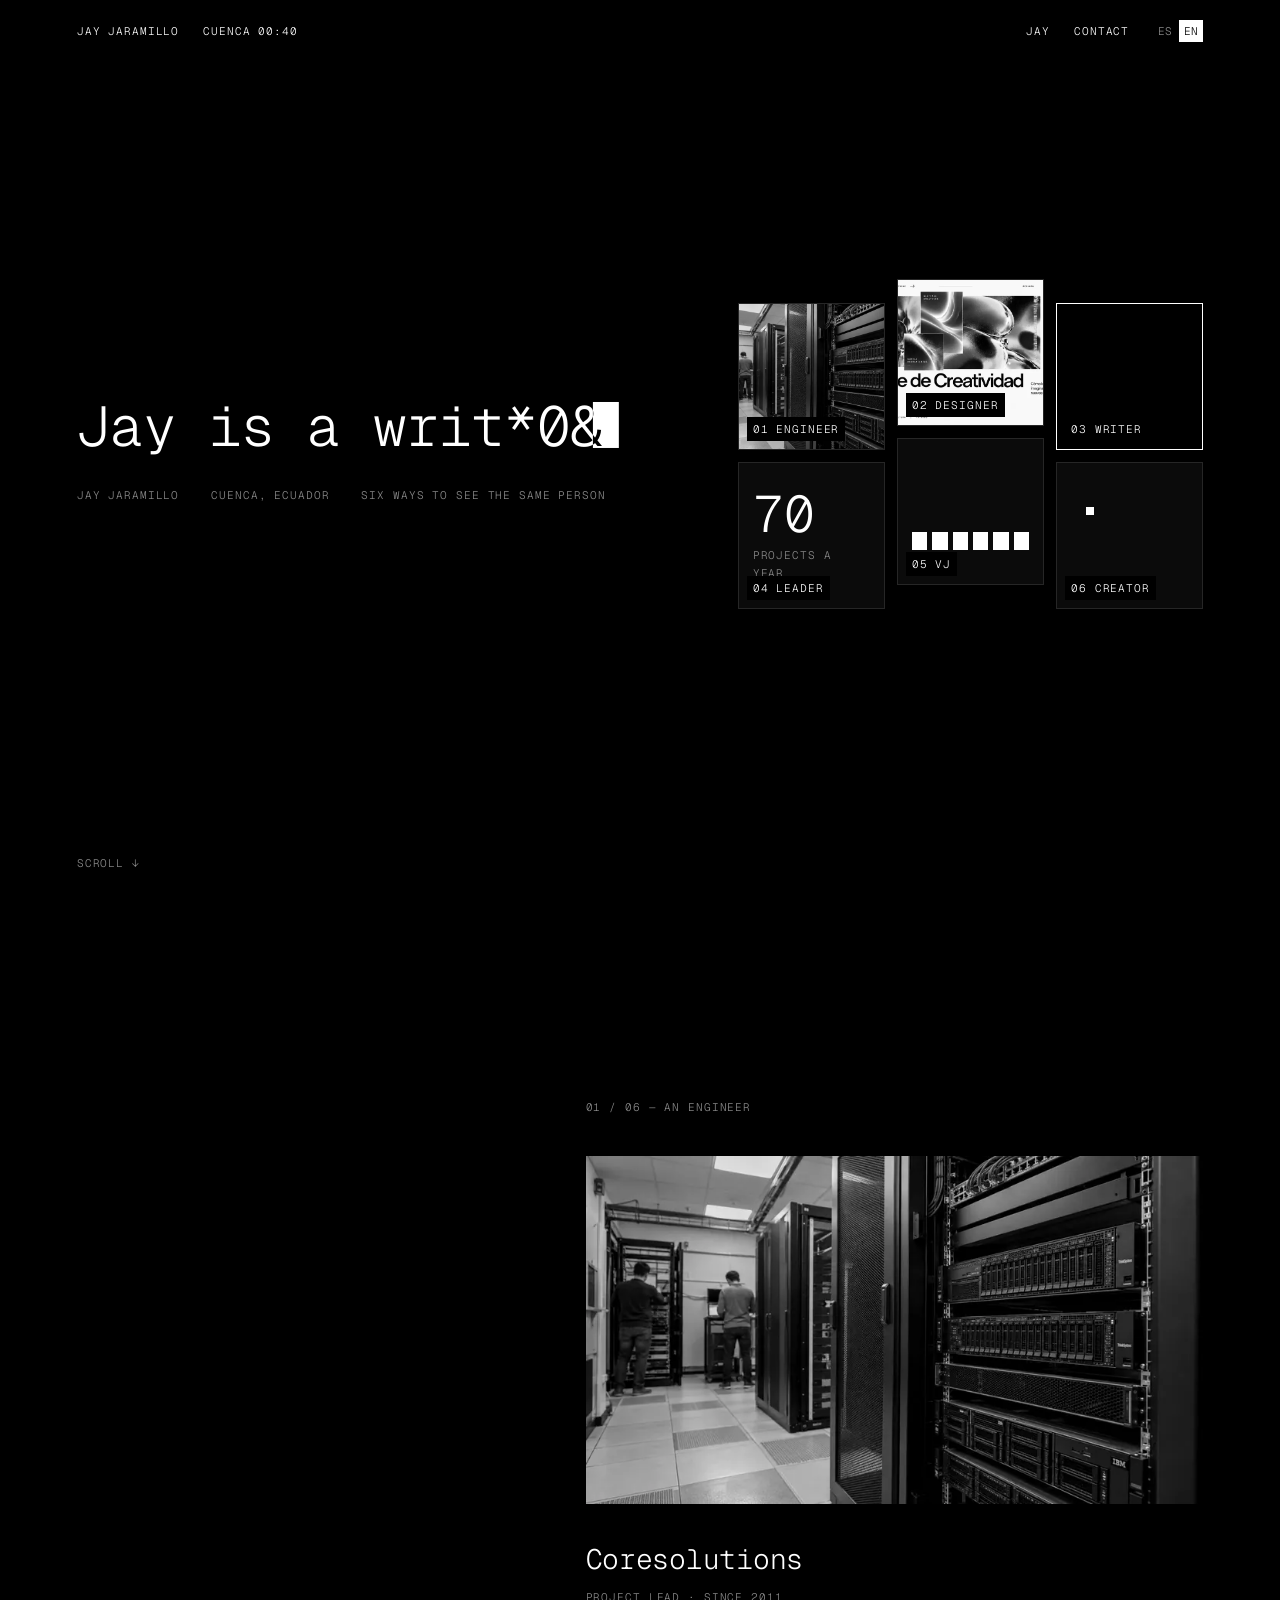
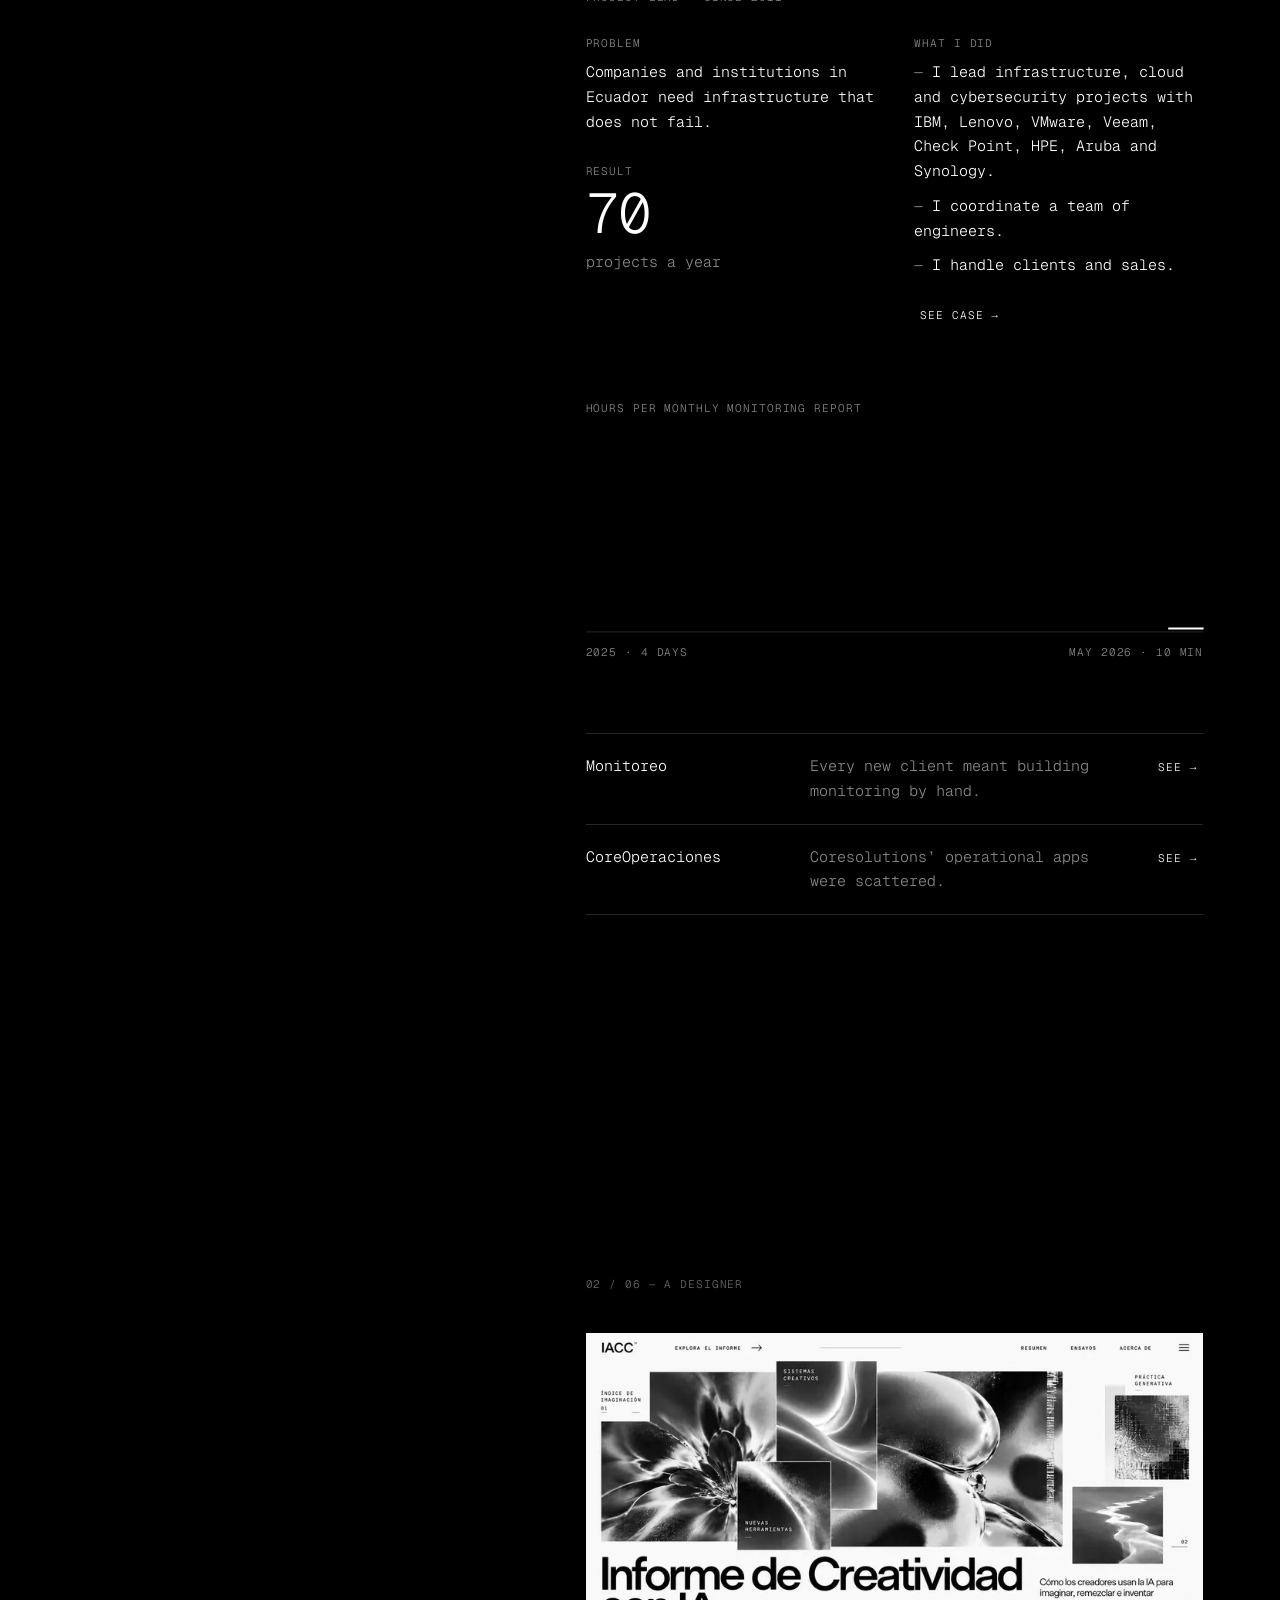
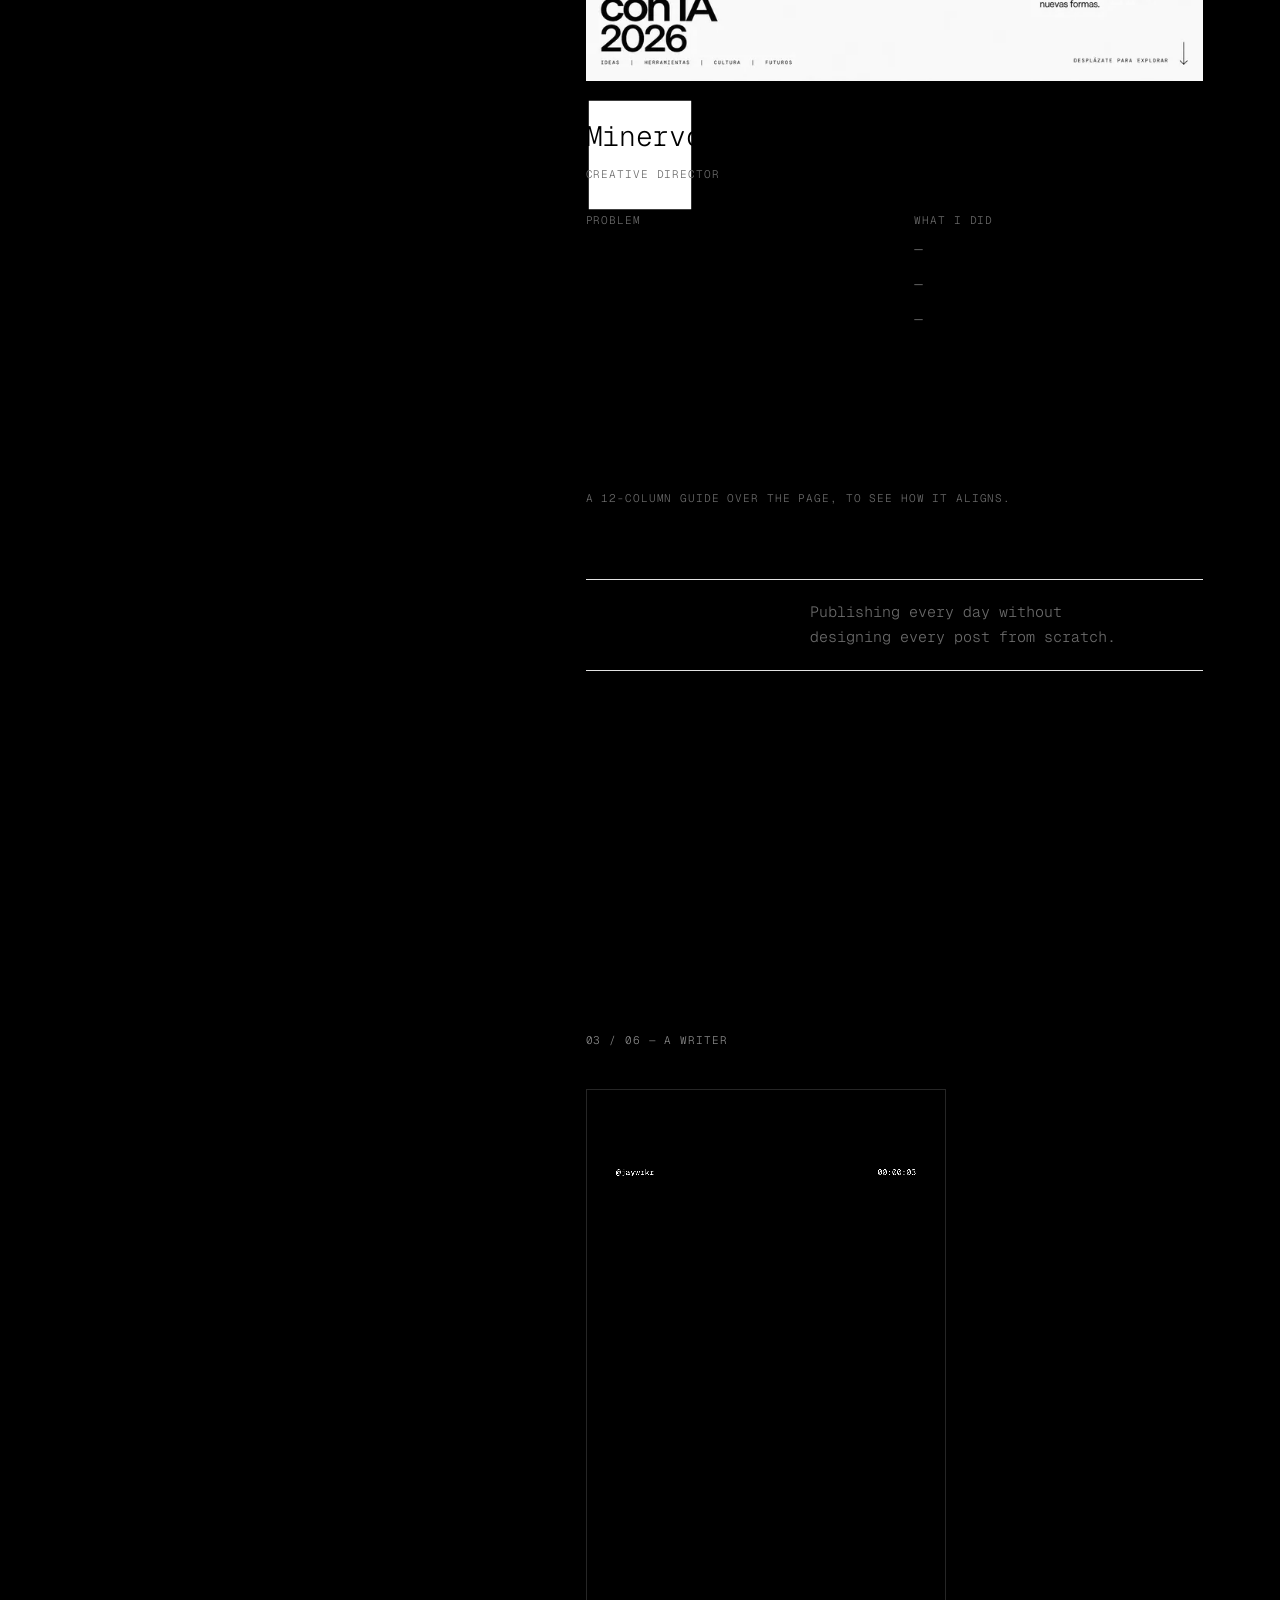
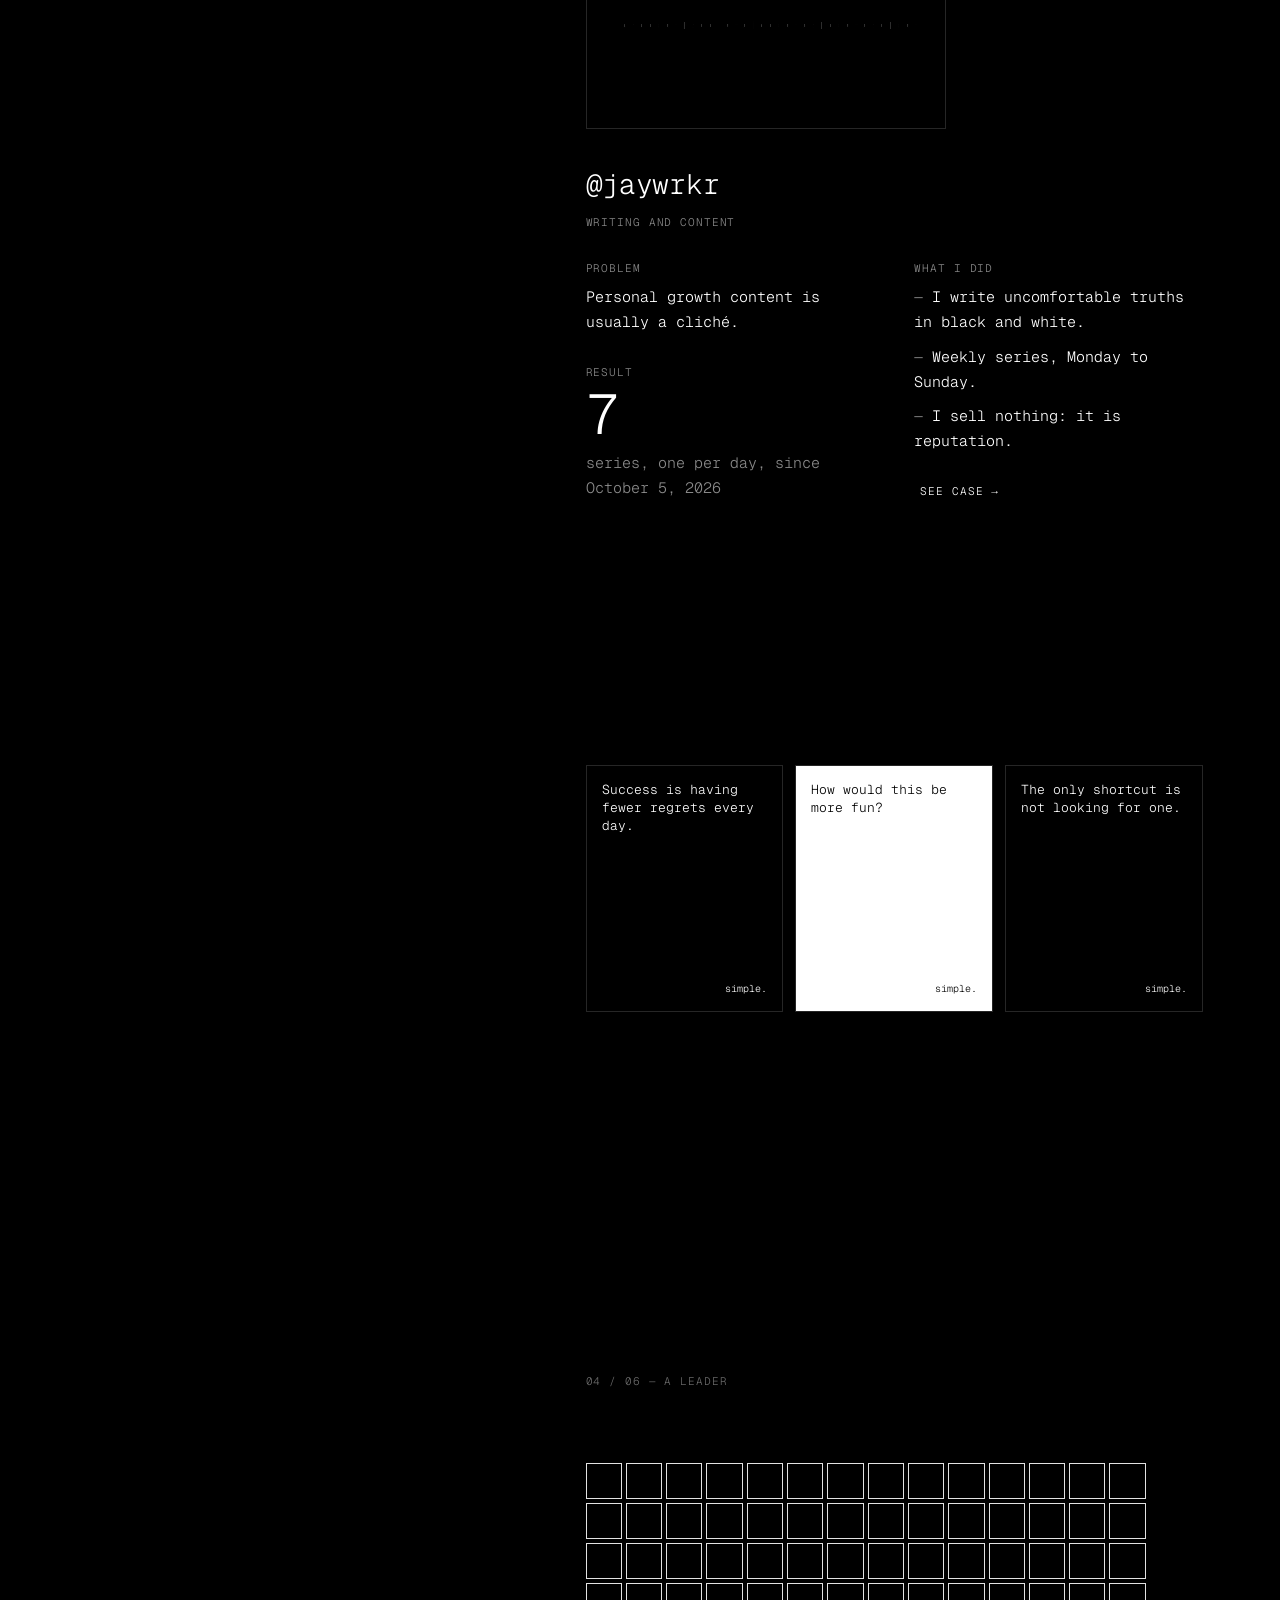
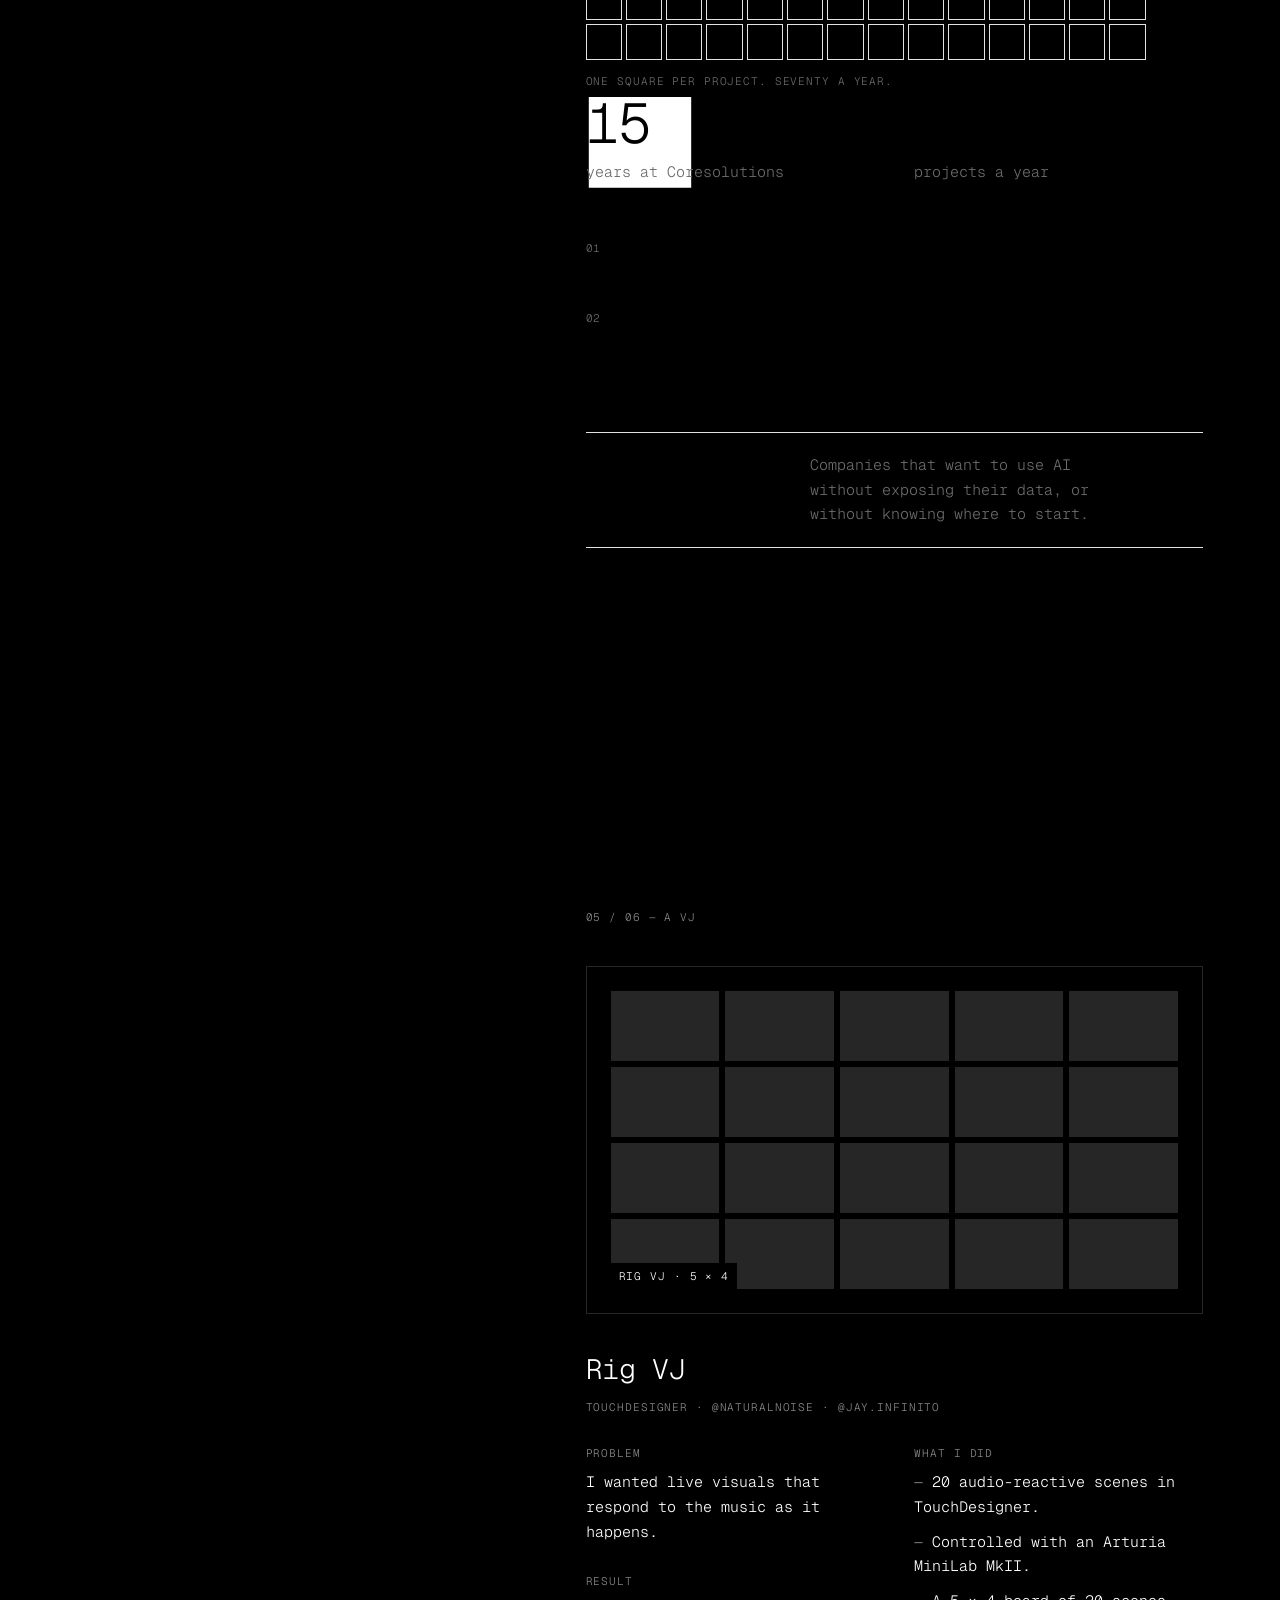
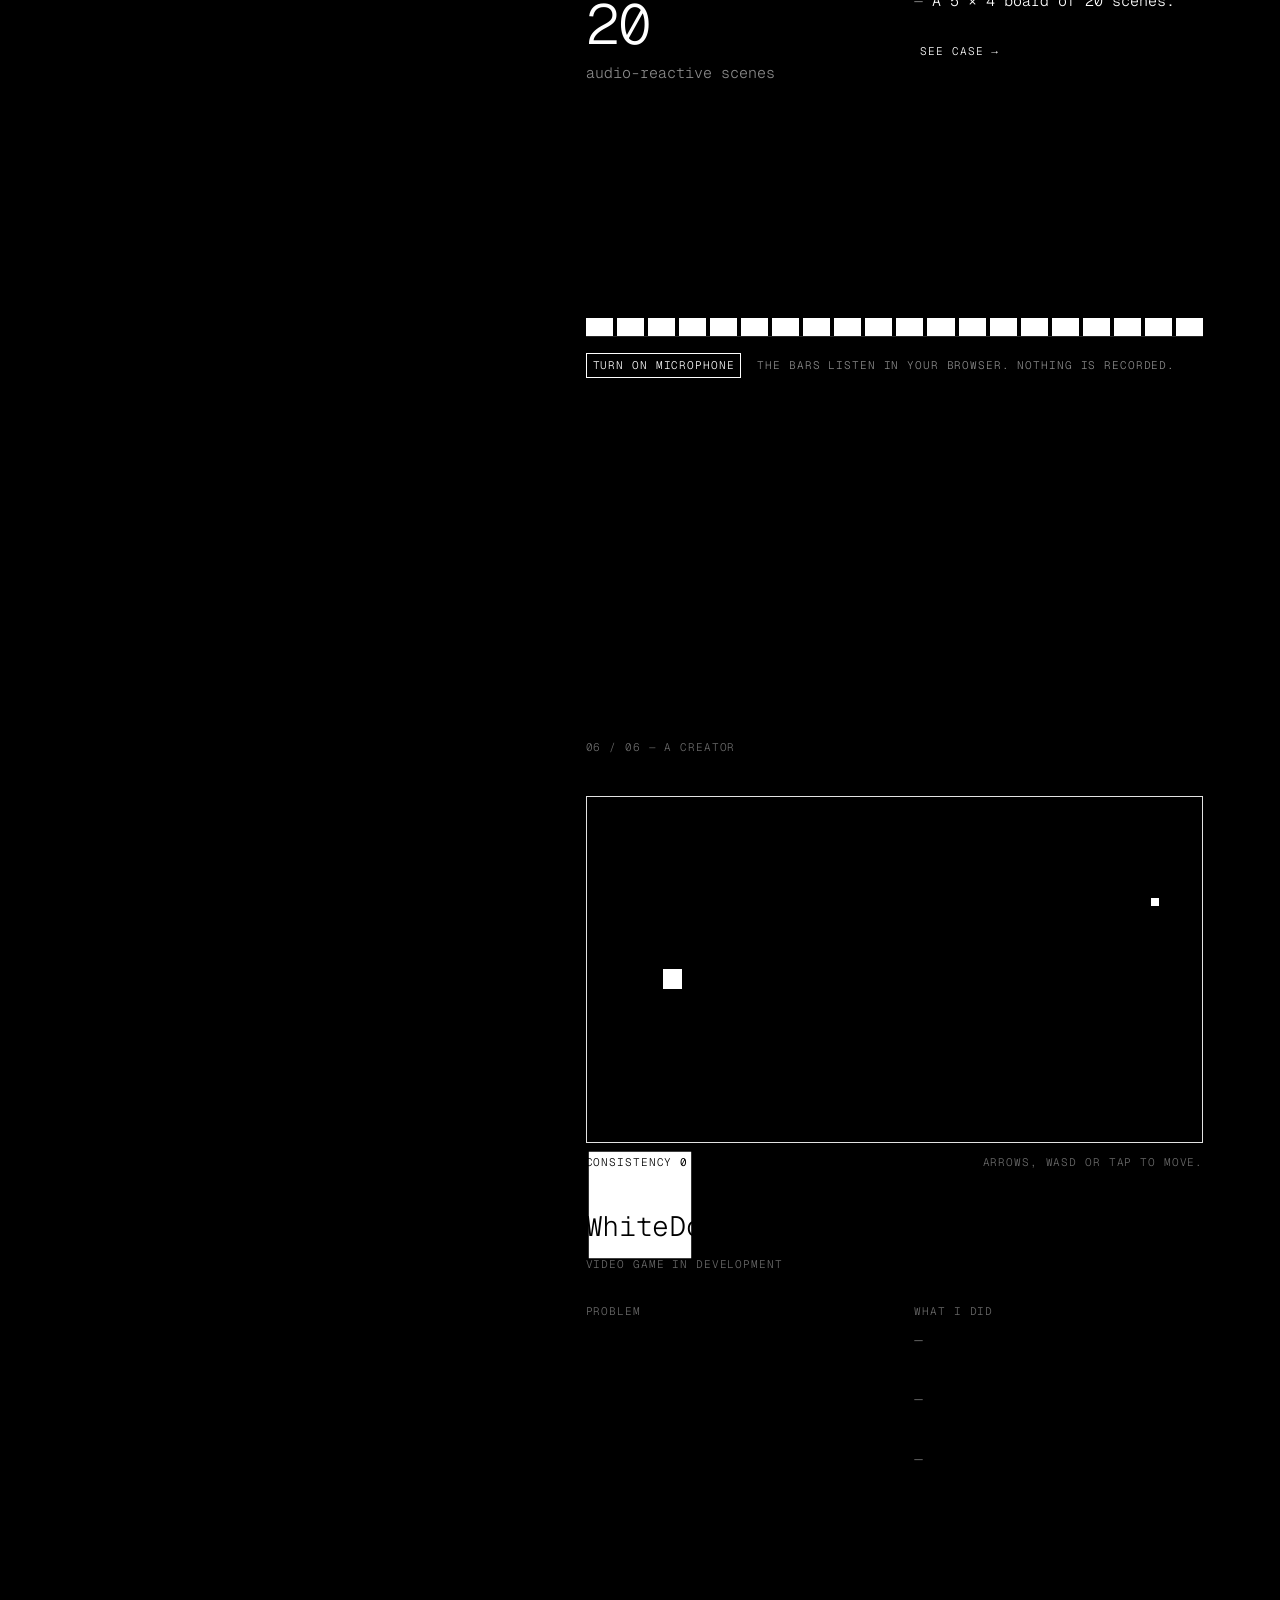
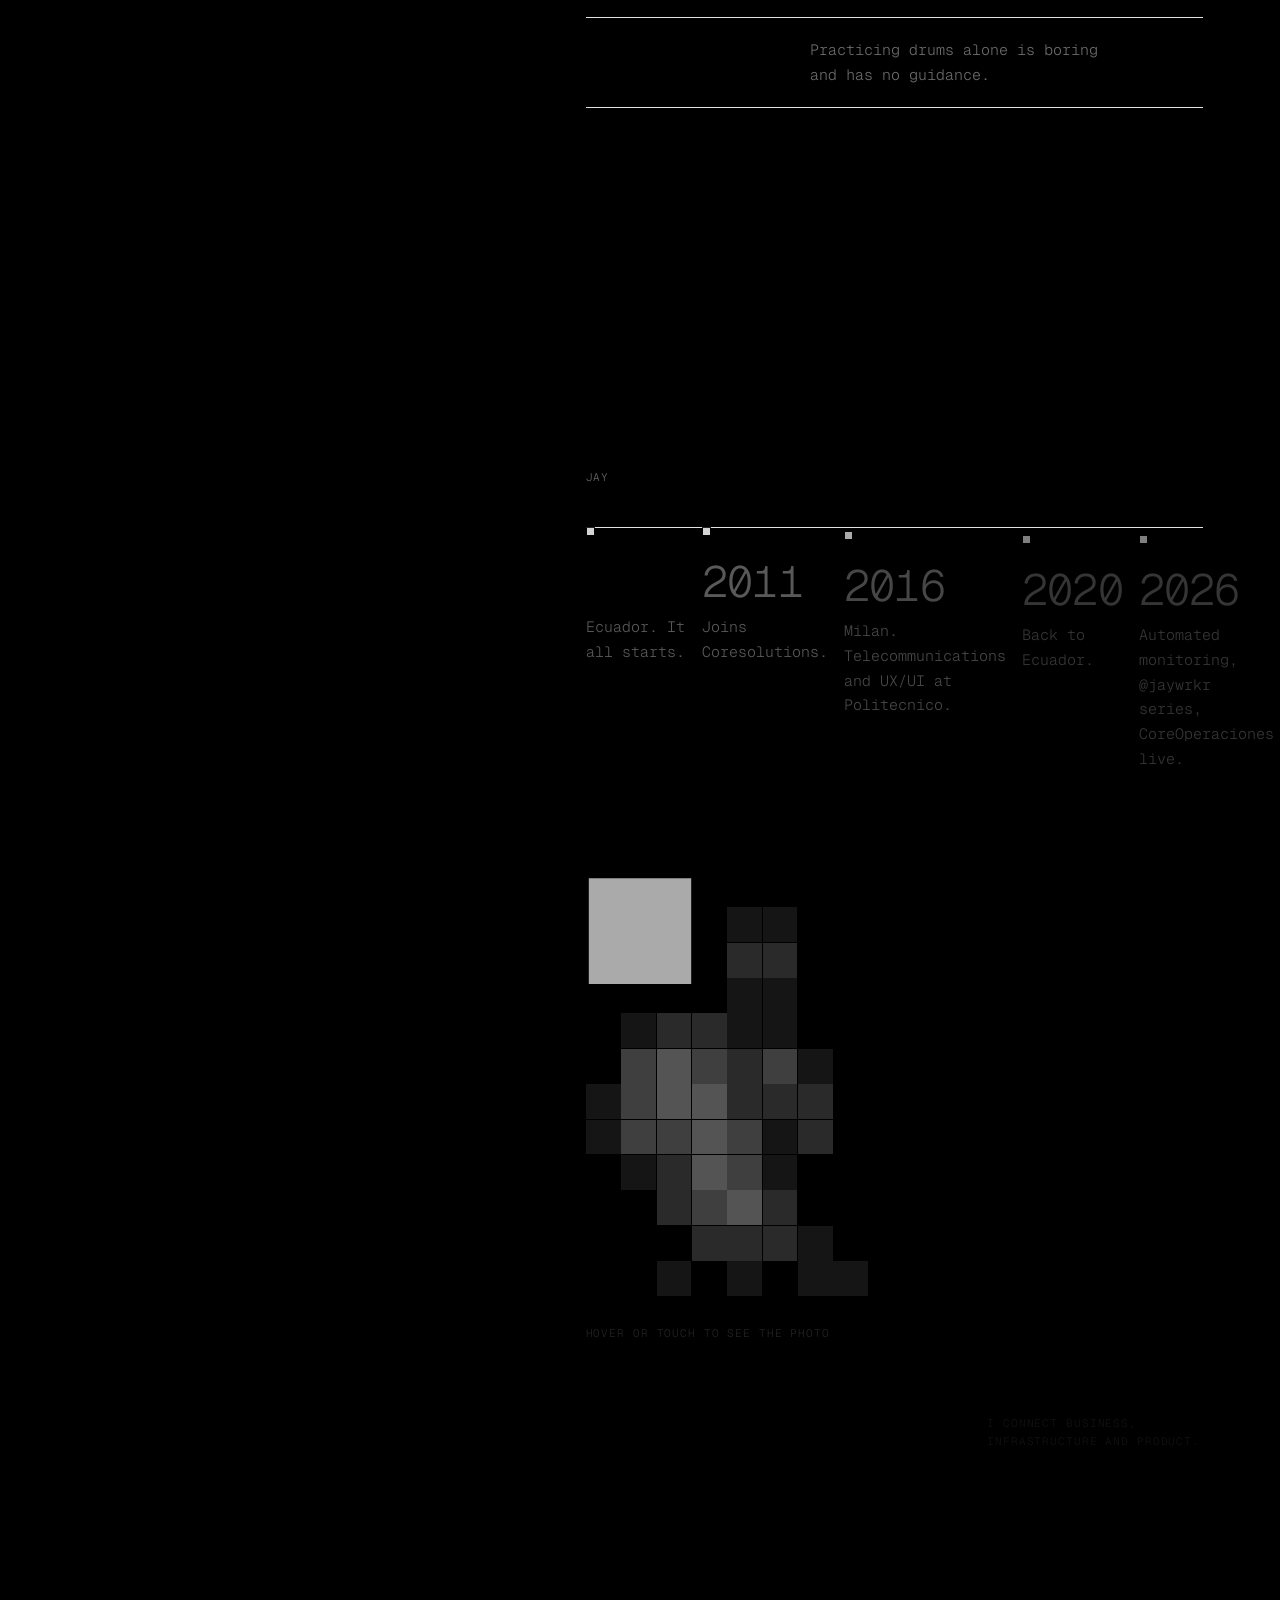
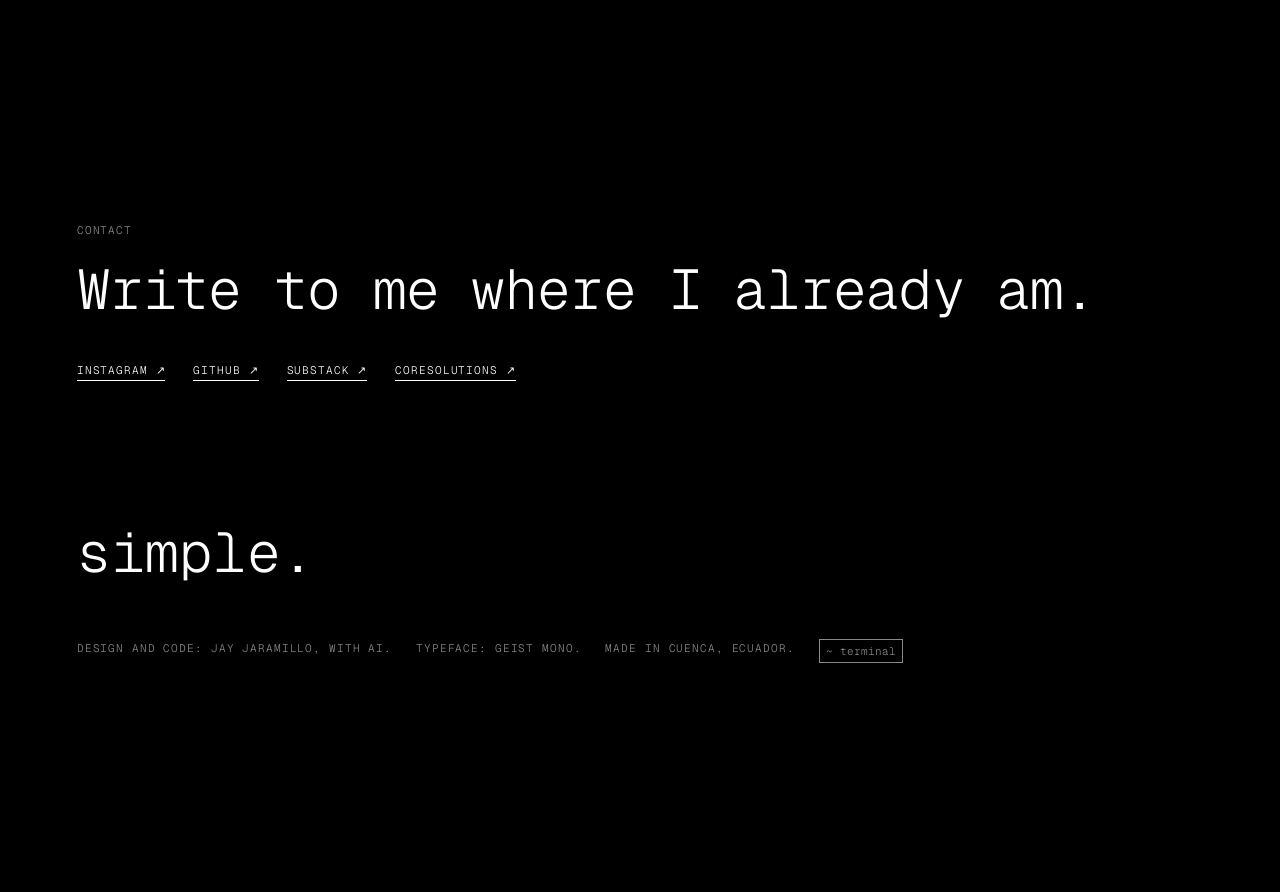
==== commit 26abcca7: "v4.4: foto de Jay en dither 1-bit que se afina al bajar, con lente a la foto real - La foto aparece " ====
--- a/index.html
+++ b/index.html
@@ -132,7 +132,10 @@
 .feat .ph.vid,.case .imgs>.ph.vid{aspect-ratio:9/16;width:min(360px,100%);background:#000;outline:1px solid var(--line);outline-offset:-1px}
 
 /* Jay */
-.jay .grid{display:grid;grid-template-columns:120px 1fr;gap:40px;align-items:start}
+.jay .grid{display:grid;grid-template-columns:minmax(0,360px) 1fr;gap:48px;align-items:start}
+.photo canvas{display:block;width:100%;height:auto;aspect-ratio:4/5;background:#000;image-rendering:pixelated;touch-action:pan-y;cursor:crosshair}
+.photo canvas img{width:100%;height:auto}
+.photo figcaption{margin-top:10px}
 .jay .ph{aspect-ratio:4/5}
 .bio{font-size:20px;line-height:1.5;max-width:44ch}
 .time{list-style:none;display:grid;grid-template-columns:repeat(5,1fr);margin:24px 0 96px;border-top:1px solid var(--line)}
@@ -227,7 +230,8 @@
  .more button .d{display:none}
  .posts{grid-template-columns:repeat(3,minmax(0,1fr));gap:8px}
  .post{font-size:11px;padding:10px;overflow-wrap:anywhere;hyphens:auto}
- .jay .grid{grid-template-columns:88px 1fr;gap:20px}
+ .jay .grid{grid-template-columns:1fr;gap:28px}
+ .photo{max-width:360px}
  .bio{font-size:17px}
  .jay .ph{max-width:320px}
  .time{grid-template-columns:1fr;border-top:0;border-left:1px solid var(--line);gap:28px;padding-left:24px;margin-left:4px}
@@ -280,7 +284,7 @@
  <p class="tag small mute">Jay</p>
  <ol class="time"></ol>
  <div class="grid">
-  <div class="cov port" aria-hidden="true"><span class="small mute">Jay Jaramillo · Cuenca</span><span class="cv">J.</span></div>
+  <figure class="photo"><canvas width="800" height="1000" role="img" aria-label="Jay Jaramillo"><img src="assets/jay-1.jpg" alt="Jay Jaramillo" width="800" height="1000" loading="lazy"></canvas><figcaption class="small mute" data-t="photoCap">Pasa el cursor o toca para ver la foto</figcaption></figure>
   <div>
    <p class="bio" data-t="bio">Jay Jaramillo. Ingeniero en telecomunicaciones y diseñador UX/UI, formado en el Politecnico di Milano. Lidero proyectos de infraestructura, cloud y ciberseguridad en Coresolutions, en Cuenca. Construyo productos con código e IA, escribo como @jaywrkr, hago visuales en vivo y toco batería.</p>
    <p class="small mute" style="margin-top:28px" data-t="oneLine">Junto negocio, infraestructura y producto.</p>
@@ -326,12 +330,12 @@
   bio:'Jay Jaramillo. Ingeniero en telecomunicaciones y diseñador UX/UI, formado en el Politecnico di Milano. Lidero proyectos de infraestructura, cloud y ciberseguridad en Coresolutions, en Cuenca. Construyo productos con código e IA, escribo como @jaywrkr, hago visuales en vivo y toco batería.',
   oneLine:'Junto negocio, infraestructura y producto.', contactLine:'Escríbeme por donde ya estoy.', credits1:'Diseño y código: Jay Jaramillo, con IA.', credits2:'Tipografía: Geist Mono.', credits3:'Hecho en Cuenca, Ecuador.', close:'Cerrar · Esc',
   problem:'Problema', did:'Qué hice', context:'Contexto', decision:'Decisión', learned:'Qué aprendí', result:'Resultado', seeCase:'Ver caso →', see:'Ver →', next:'Siguiente', open:'Abrir ↗', img:'Imagen', postsNote:'Marcadores: aquí van 4 posts reales.', videoPh:'Video · clip en vivo de 10 s', chapters:'Capítulos', go:'Ir a',
-  time:[['1990','Ecuador. Empieza todo.'],['2011','Entra a Coresolutions.'],['2016','Milán. Telecomunicaciones y UX/UI en el Politecnico.'],['2020','Vuelve a Ecuador.'],['2026','Monitoreo automático, @jaywrkr en series, CoreOperaciones en operación.']], tileNum:'proyectos al año', mGraph:'Horas por informe mensual de monitoreo', mFrom:'2025 · 4 días', mTo:'mayo 2026 · 10 min', gridBtn:'Ver la guía', gridOff:'Ocultar la guía', gridNote:'Una guía de 12 columnas sobre la página, para ver cómo se alinea.', sqNote:'Un cuadrado por proyecto. Setenta al año.', mic:'Activar micrófono', micOff:'Apagar micrófono', micNote:'Las barras escuchan en tu navegador. No se graba nada.', micErr:'Sin acceso al micrófono.', wdHint:'Flechas, WASD o toca para moverte.', wdScore:'Constancia', termBtn:'~ terminal', title:'Jay es ___ — Jay Jaramillo', locale:'es-EC'},
+  time:[['1990','Ecuador. Empieza todo.'],['2011','Entra a Coresolutions.'],['2016','Milán. Telecomunicaciones y UX/UI en el Politecnico.'],['2020','Vuelve a Ecuador.'],['2026','Monitoreo automático, @jaywrkr en series, CoreOperaciones en operación.']], tileNum:'proyectos al año', photoCap:'Pasa el cursor o toca para ver la foto', mGraph:'Horas por informe mensual de monitoreo', mFrom:'2025 · 4 días', mTo:'mayo 2026 · 10 min', gridBtn:'Ver la guía', gridOff:'Ocultar la guía', gridNote:'Una guía de 12 columnas sobre la página, para ver cómo se alinea.', sqNote:'Un cuadrado por proyecto. Setenta al año.', mic:'Activar micrófono', micOff:'Apagar micrófono', micNote:'Las barras escuchan en tu navegador. No se graba nada.', micErr:'Sin acceso al micrófono.', wdHint:'Flechas, WASD o toca para moverte.', wdScore:'Constancia', termBtn:'~ terminal', title:'Jay es ___ — Jay Jaramillo', locale:'es-EC'},
  en:{skip:'Skip to content', navJay:'Jay', navContact:'Contact', lead:'Jay is ', leadSr:'an engineer, designer, writer, leader, VJ and creator', sub:'Six ways to see the same person', down:'Scroll ↓', photoPh:'Photo of Jay · black and white · 4:5',
   bio:'Jay Jaramillo. Telecommunications engineer and UX/UI designer, trained at Politecnico di Milano. I lead infrastructure, cloud and cybersecurity projects at Coresolutions, in Cuenca. I build products with code and AI, write as @jaywrkr, make live visuals and play drums.',
   oneLine:'I connect business, infrastructure and product.', contactLine:'Write to me where I already am.', credits1:'Design and code: Jay Jaramillo, with AI.', credits2:'Typeface: Geist Mono.', credits3:'Made in Cuenca, Ecuador.', close:'Close · Esc',
   problem:'Problem', did:'What I did', context:'Context', decision:'Decision', learned:'What I learned', result:'Result', seeCase:'See case →', see:'See →', next:'Next', open:'Open ↗', img:'Image', postsNote:'Placeholders: 4 real posts go here.', videoPh:'Video · 10 s live clip', chapters:'Chapters', go:'Go to',
-  time:[['1990','Ecuador. It all starts.'],['2011','Joins Coresolutions.'],['2016','Milan. Telecommunications and UX/UI at Politecnico.'],['2020','Back to Ecuador.'],['2026','Automated monitoring, @jaywrkr series, CoreOperaciones live.']], tileNum:'projects a year', mGraph:'Hours per monthly monitoring report', mFrom:'2025 · 4 days', mTo:'May 2026 · 10 min', gridBtn:'Show the guide', gridOff:'Hide the guide', gridNote:'A 12-column guide over the page, to see how it aligns.', sqNote:'One square per project. Seventy a year.', mic:'Turn on microphone', micOff:'Turn off microphone', micNote:'The bars listen in your browser. Nothing is recorded.', micErr:'No microphone access.', wdHint:'Arrows, WASD or tap to move.', wdScore:'Consistency', termBtn:'~ terminal', title:'Jay is ___ — Jay Jaramillo', locale:'en-US'}
+  time:[['1990','Ecuador. It all starts.'],['2011','Joins Coresolutions.'],['2016','Milan. Telecommunications and UX/UI at Politecnico.'],['2020','Back to Ecuador.'],['2026','Automated monitoring, @jaywrkr series, CoreOperaciones live.']], tileNum:'projects a year', photoCap:'Hover or touch to see the photo', mGraph:'Hours per monthly monitoring report', mFrom:'2025 · 4 days', mTo:'May 2026 · 10 min', gridBtn:'Show the guide', gridOff:'Hide the guide', gridNote:'A 12-column guide over the page, to see how it aligns.', sqNote:'One square per project. Seventy a year.', mic:'Turn on microphone', micOff:'Turn off microphone', micNote:'The bars listen in your browser. Nothing is recorded.', micErr:'No microphone access.', wdHint:'Arrows, WASD or tap to move.', wdScore:'Consistency', termBtn:'~ terminal', title:'Jay is ___ — Jay Jaramillo', locale:'en-US'}
 };
 const t = k => T[LANG][k];
 
@@ -498,12 +502,46 @@
  if (ln){ if (full) ln.style.strokeDashoffset = 0; else G.fromTo(ln, {strokeDashoffset:1}, {strokeDashoffset:0, ease:'none', scrollTrigger:{trigger:'.graph', start:'top 85%', end:'top 30%', scrub:true}}); }
  const ty = document.querySelector('.typer .tx');
  if (ty){ const q = ty.parentNode.getAttribute('aria-label'); if (full) ty.textContent = q; else ST.create({trigger:'.typer', start:'top 90%', end:'top 40%', scrub:true, onUpdate: s => { ty.textContent = q.slice(0, Math.round(q.length * s.progress)); }}); }
+ if (photo){ if (full) photo.set(photo.n - 1); else ST.create({trigger:'.photo', start:'top 85%', end:'top 30%', scrub:true, onUpdate: s => photo.set(Math.round((photo.n - 1) * s.progress))}); }
  const tl = [...document.querySelectorAll('.time li')];
  const tlSet = n => tl.forEach((x, k) => { x.classList.toggle('on', k < n); x.classList.toggle('cur', k === n); });
  if (tl.length){ if (full) tlSet(tl.length - 1); else { tlSet(0); ST.create({trigger:'.time', start:'top 85%', end: () => '+=' + Math.round(innerHeight * .45), scrub:true, onUpdate: s => tlSet(Math.round((tl.length - 1) * s.progress))}); } }
  const sq = [...document.querySelectorAll('.sq70 i')];
  if (sq.length){ if (full) sq.forEach(x => x.classList.add('on')); else ST.create({trigger:'.sq70', start:'top 85%', end:'top 30%', scrub:true, onUpdate: s => { const n = Math.round(70 * s.progress); sq.forEach((x, k) => x.classList.toggle('on', k < n)); }}); }
 }
+
+/* foto de Jay: bloques que se afinan hasta un dither 1-bit; un cuadrado muestra la foto real */
+const photo = (() => {
+ const cv = document.querySelector('.photo canvas'); if (!cv || !cv.getContext) return null;
+ const ctx = cv.getContext('2d'), W = 800, H = 1000, img = new Image(), STG = [80, 40, 20, 10, 0];
+ const off = document.createElement('canvas'); off.width = W; off.height = H; const oc = off.getContext('2d');
+ const BY = [0,32,8,40,2,34,10,42,48,16,56,24,50,18,58,26,12,44,4,36,14,46,6,38,60,28,52,20,62,30,54,22,3,35,11,43,1,33,9,41,51,19,59,27,49,17,57,25,15,47,7,39,13,45,5,37,63,31,55,23,61,29,53,21];
+ let ready = false, want = 0, st = -1, lens = null, lensT = 0;
+ const sample = (w, h) => { const c = document.createElement('canvas'); c.width = w; c.height = h; const x = c.getContext('2d'); x.drawImage(img, 0, 0, w, h); return x.getImageData(0, 0, w, h).data; };
+ function build(b){
+  oc.fillStyle = '#000'; oc.fillRect(0, 0, W, H);
+  if (b){ const w = W / b, h = H / b, d = sample(w, h);
+   for (let y = 0; y < h; y++) for (let x = 0; x < w; x++){ const q = Math.round(d[(y * w + x) * 4] / 255 * 4) / 4; if (!q) continue; const g = Math.round(q * 255); oc.fillStyle = `rgb(${g},${g},${g})`; oc.fillRect(x * b, y * b, b - 1, b - 1); } }
+  else { const S = 4, w = W / S, h = H / S, d = sample(w, h); oc.fillStyle = '#fff';
+   for (let y = 0; y < h; y++) for (let x = 0; x < w; x++) if (d[(y * w + x) * 4] / 255 > BY[(y % 8) * 8 + x % 8] / 64 * .94 + .03) oc.fillRect(x * S, y * S, S, S); }
+ }
+ function draw(){
+  ctx.drawImage(off, 0, 0);
+  if (!lens) return;
+  const L = 220, x = Math.max(0, Math.min(W - L, Math.round((lens[0] - L / 2) / 4) * 4)), y = Math.max(0, Math.min(H - L, Math.round((lens[1] - L / 2) / 4) * 4));
+  ctx.save(); ctx.beginPath(); ctx.rect(x, y, L, L); ctx.clip(); ctx.drawImage(img, 0, 0, W, H); ctx.restore();
+  ctx.strokeStyle = '#fff'; ctx.lineWidth = 2; ctx.strokeRect(x + 1, y + 1, L - 2, L - 2);
+ }
+ function apply(){ if (!ready || want === st) return; st = want; try { build(STG[st]); } catch (e){ oc.drawImage(img, 0, 0, W, H); } draw(); }
+ const at = e => { const r = cv.getBoundingClientRect(); return [(e.clientX - r.left) / r.width * W, (e.clientY - r.top) / r.height * H]; };
+ cv.addEventListener('pointermove', e => { if (!ready) return; lens = at(e); clearTimeout(lensT); draw(); });
+ cv.addEventListener('pointerdown', e => { if (!ready) return; lens = at(e); clearTimeout(lensT); draw(); });
+ cv.addEventListener('pointerleave', () => { lens = null; if (ready) draw(); });
+ cv.addEventListener('pointerup', e => { if (e.pointerType !== 'mouse'){ clearTimeout(lensT); lensT = setTimeout(() => { lens = null; draw(); }, 1400); } });
+ img.onload = () => { ready = true; apply(); };
+ img.src = 'assets/jay-1.jpg';
+ return {n: STG.length, set(i){ want = Math.max(0, Math.min(STG.length - 1, i)); apply(); }};
+})();
 
 /* retícula */
 let gridOn = false;
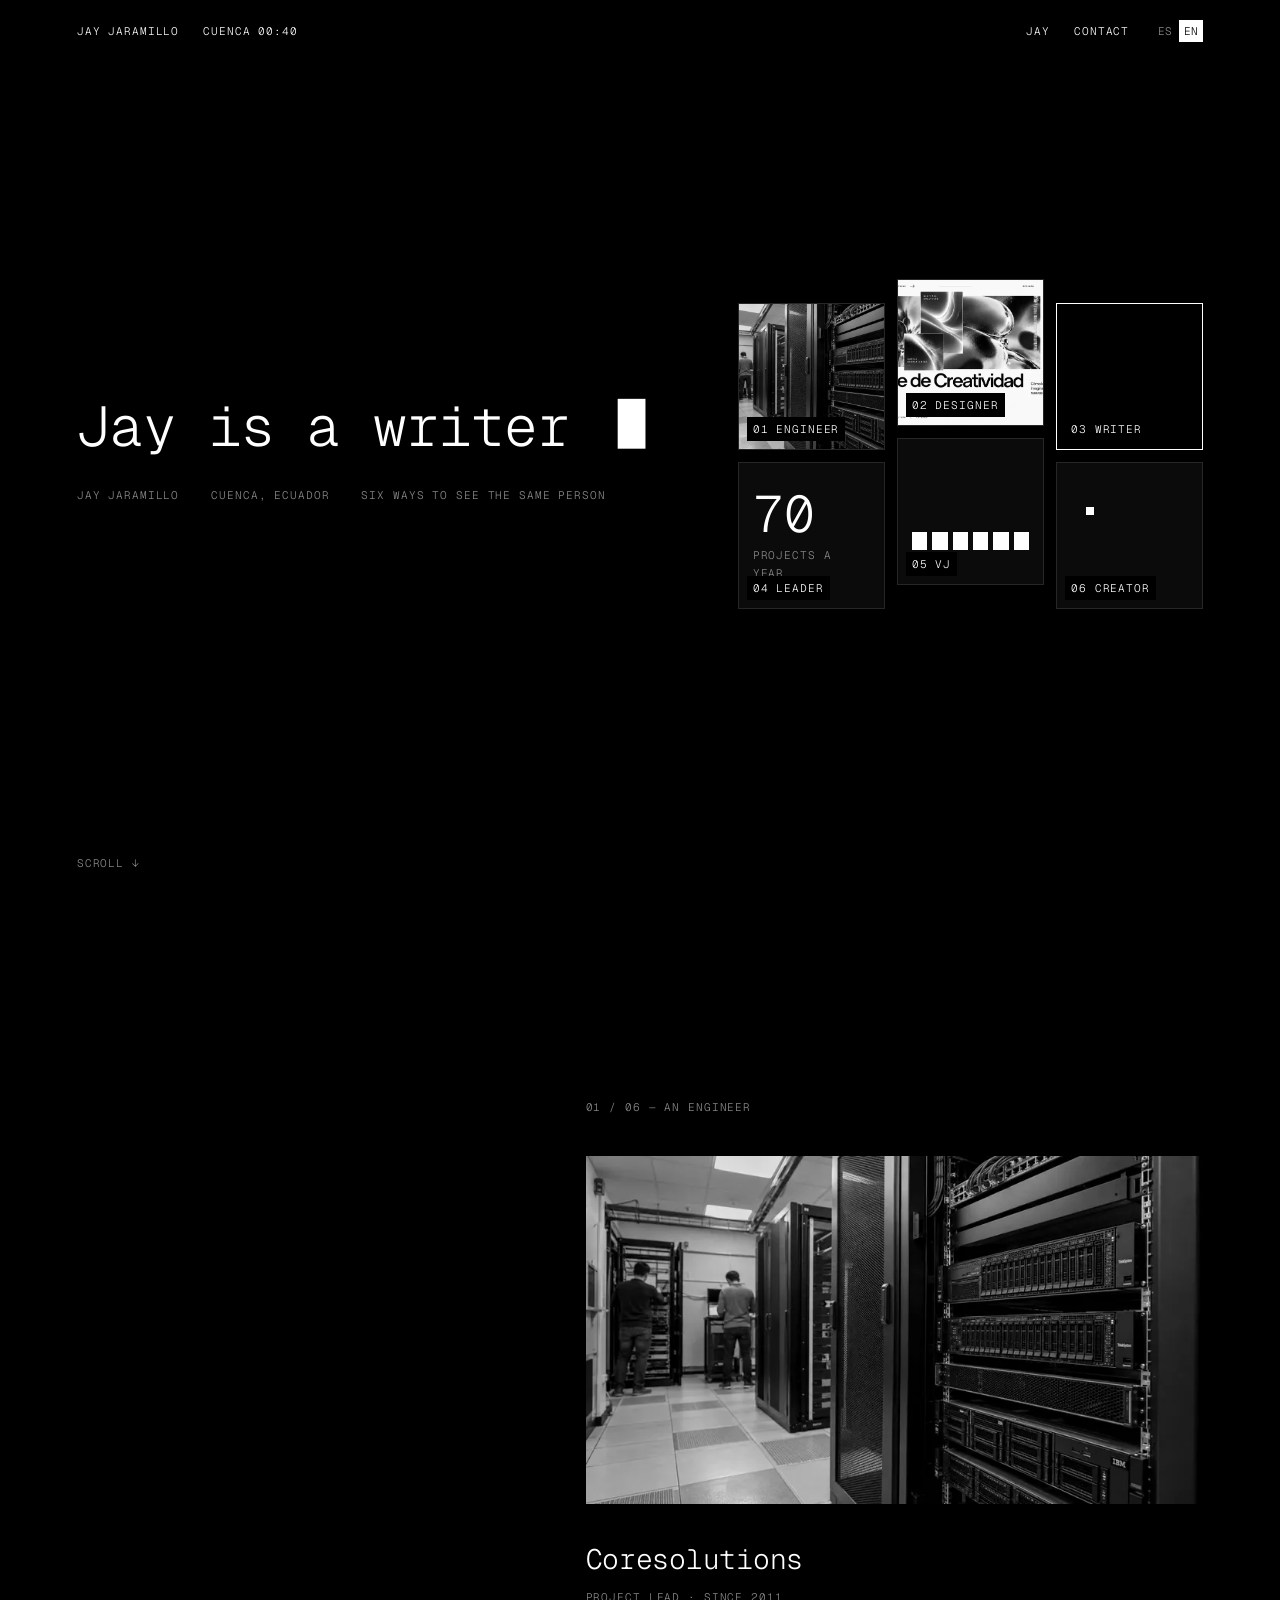
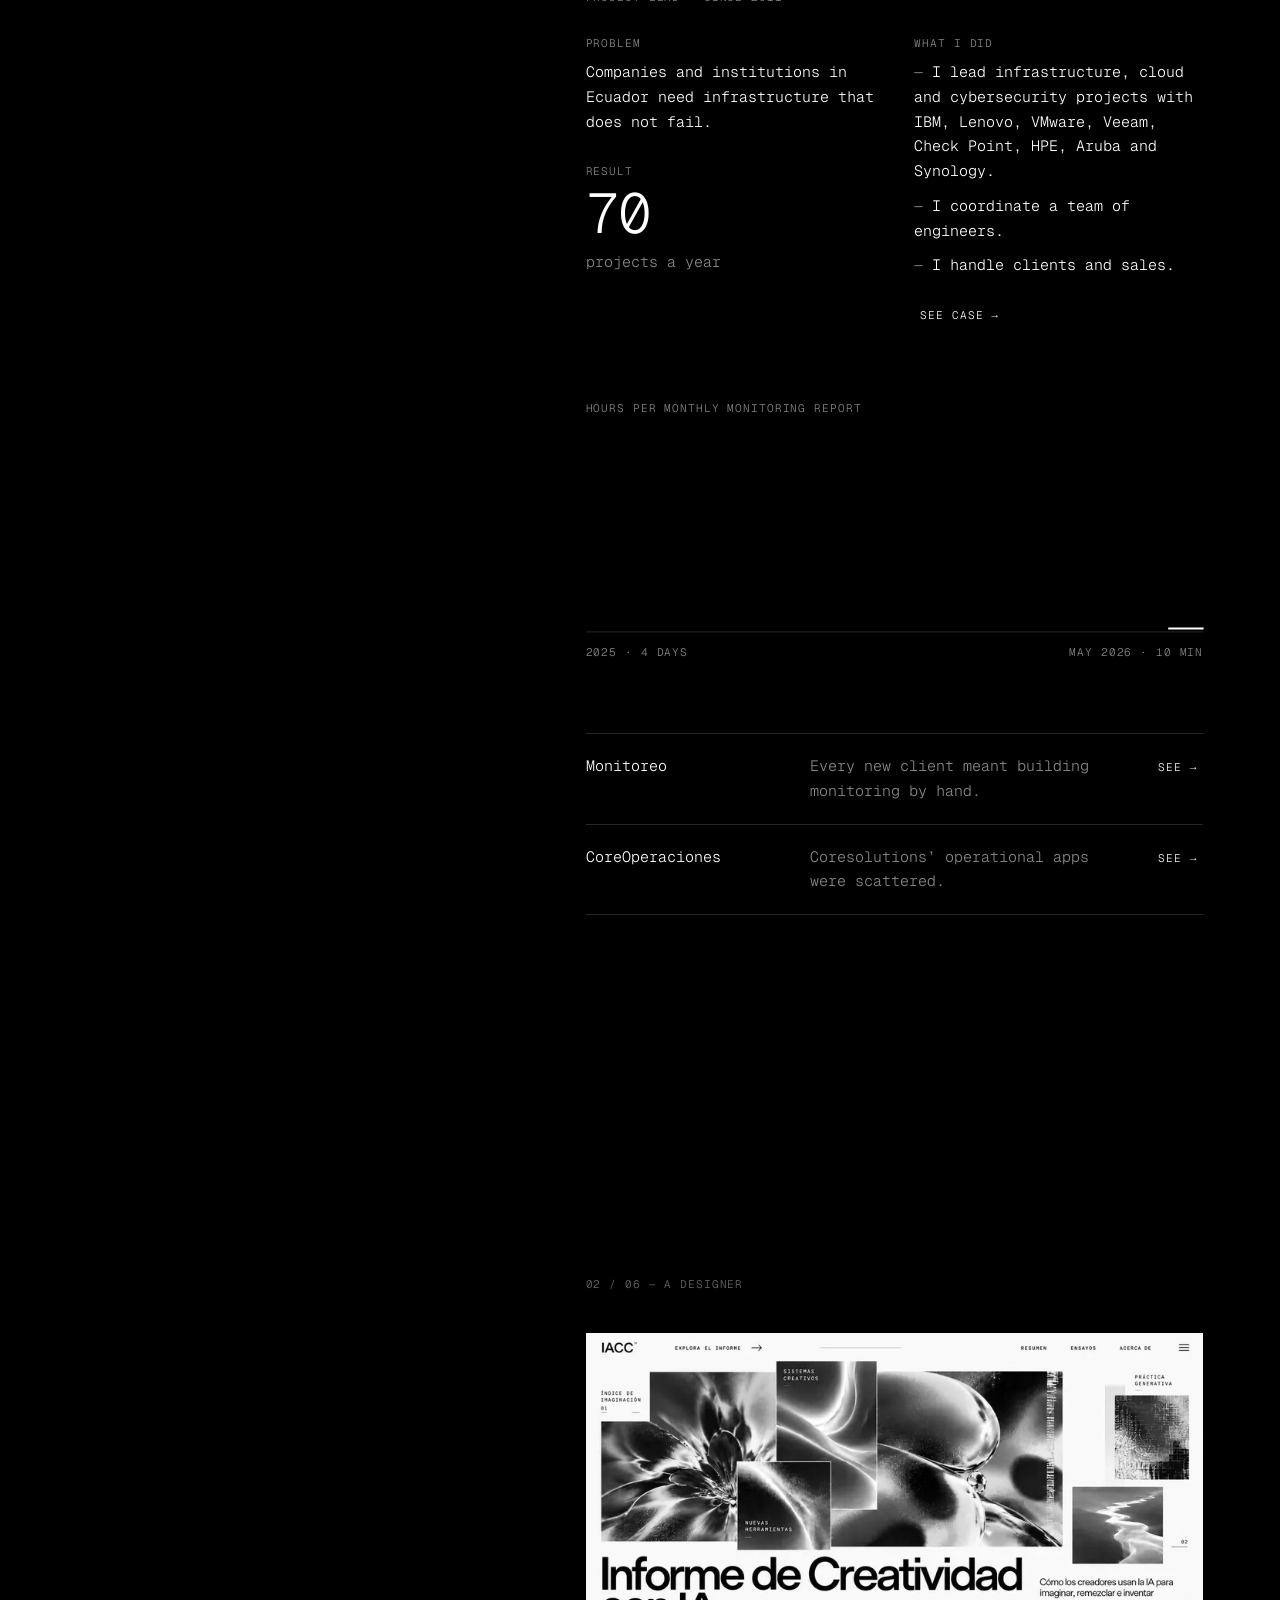
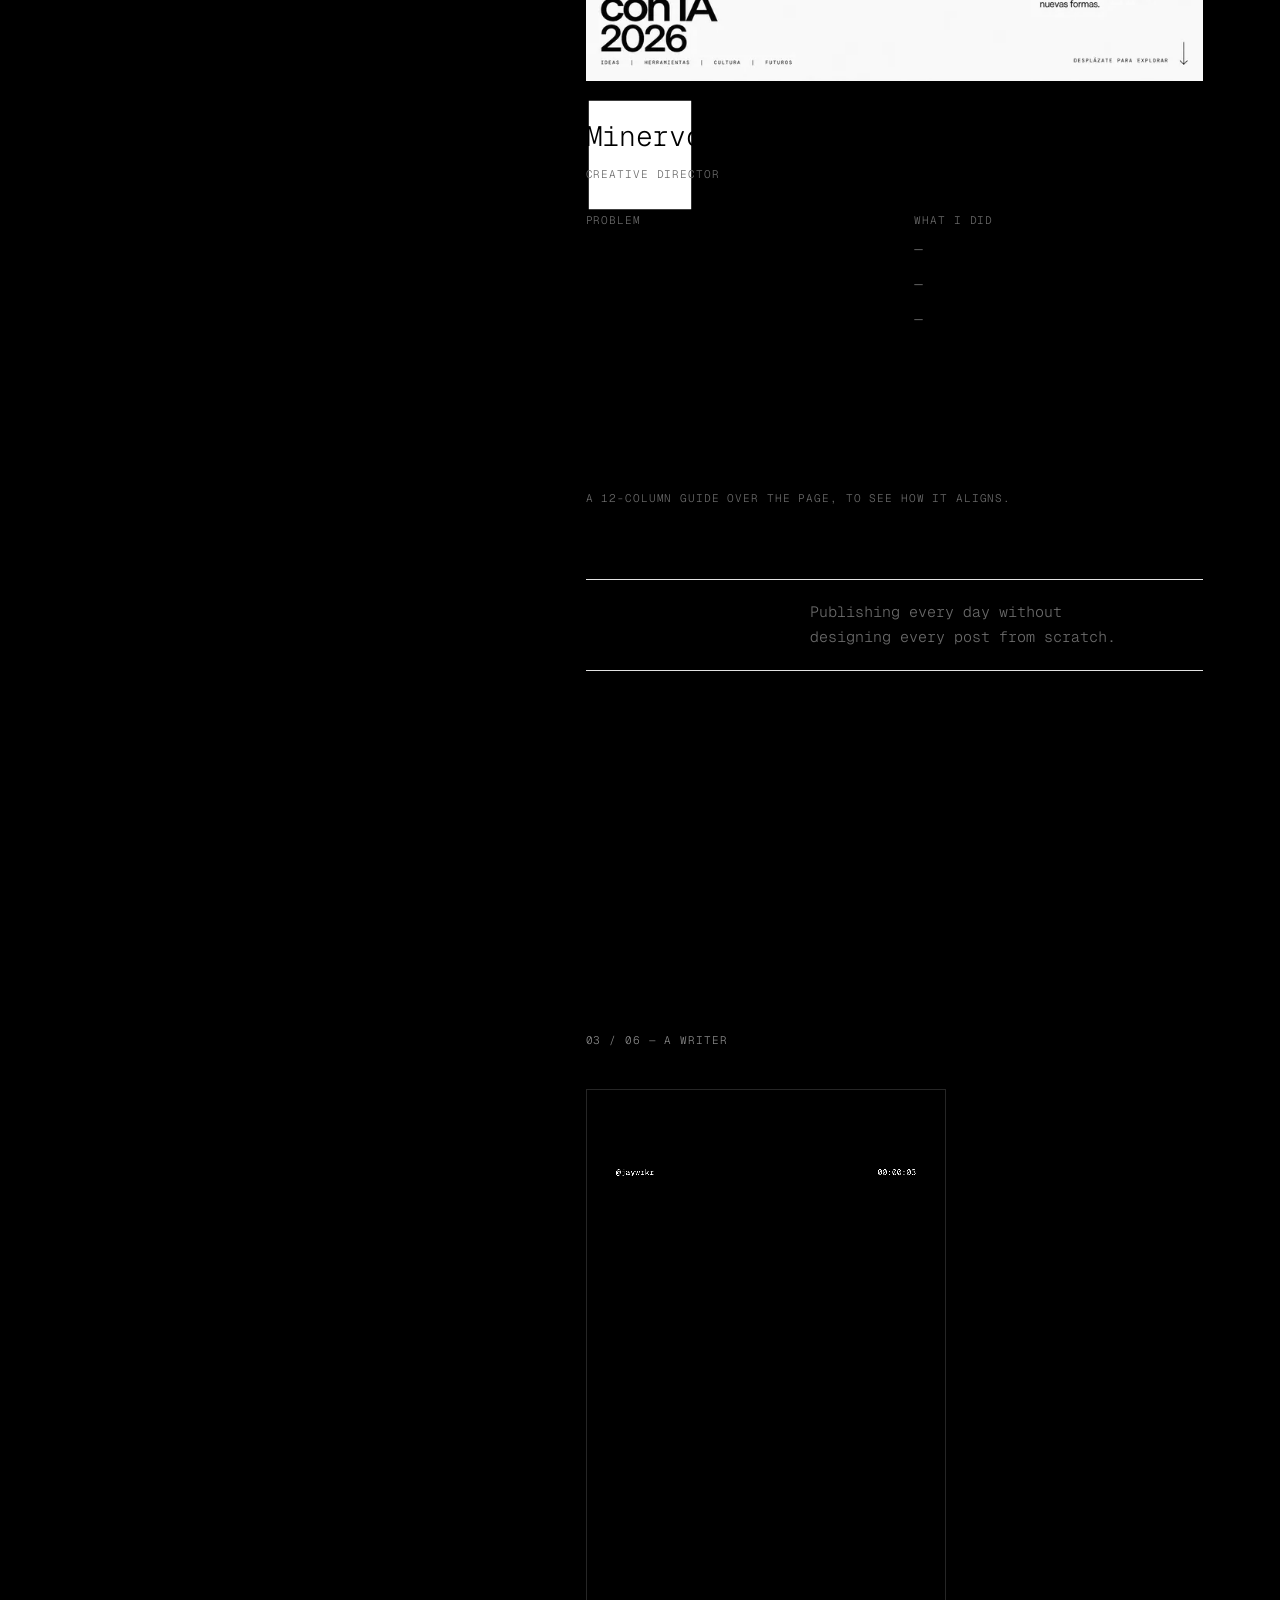
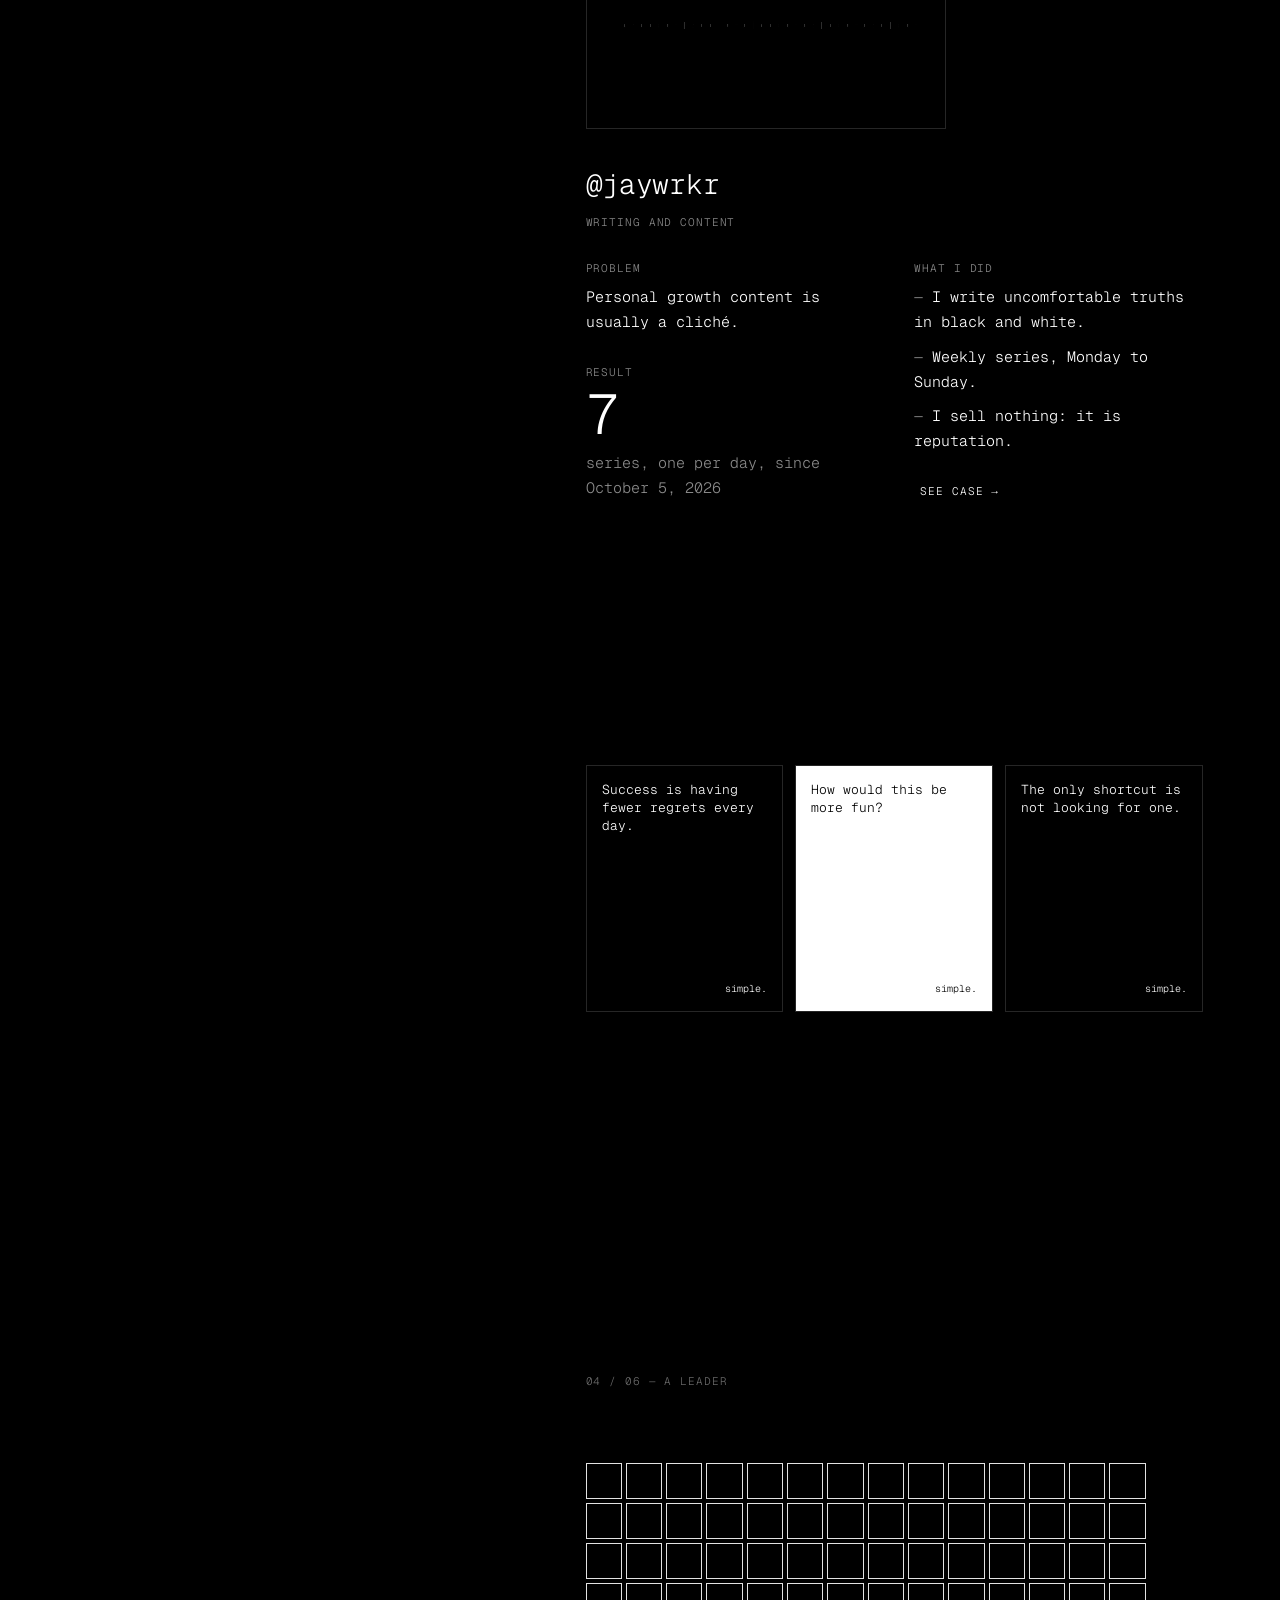
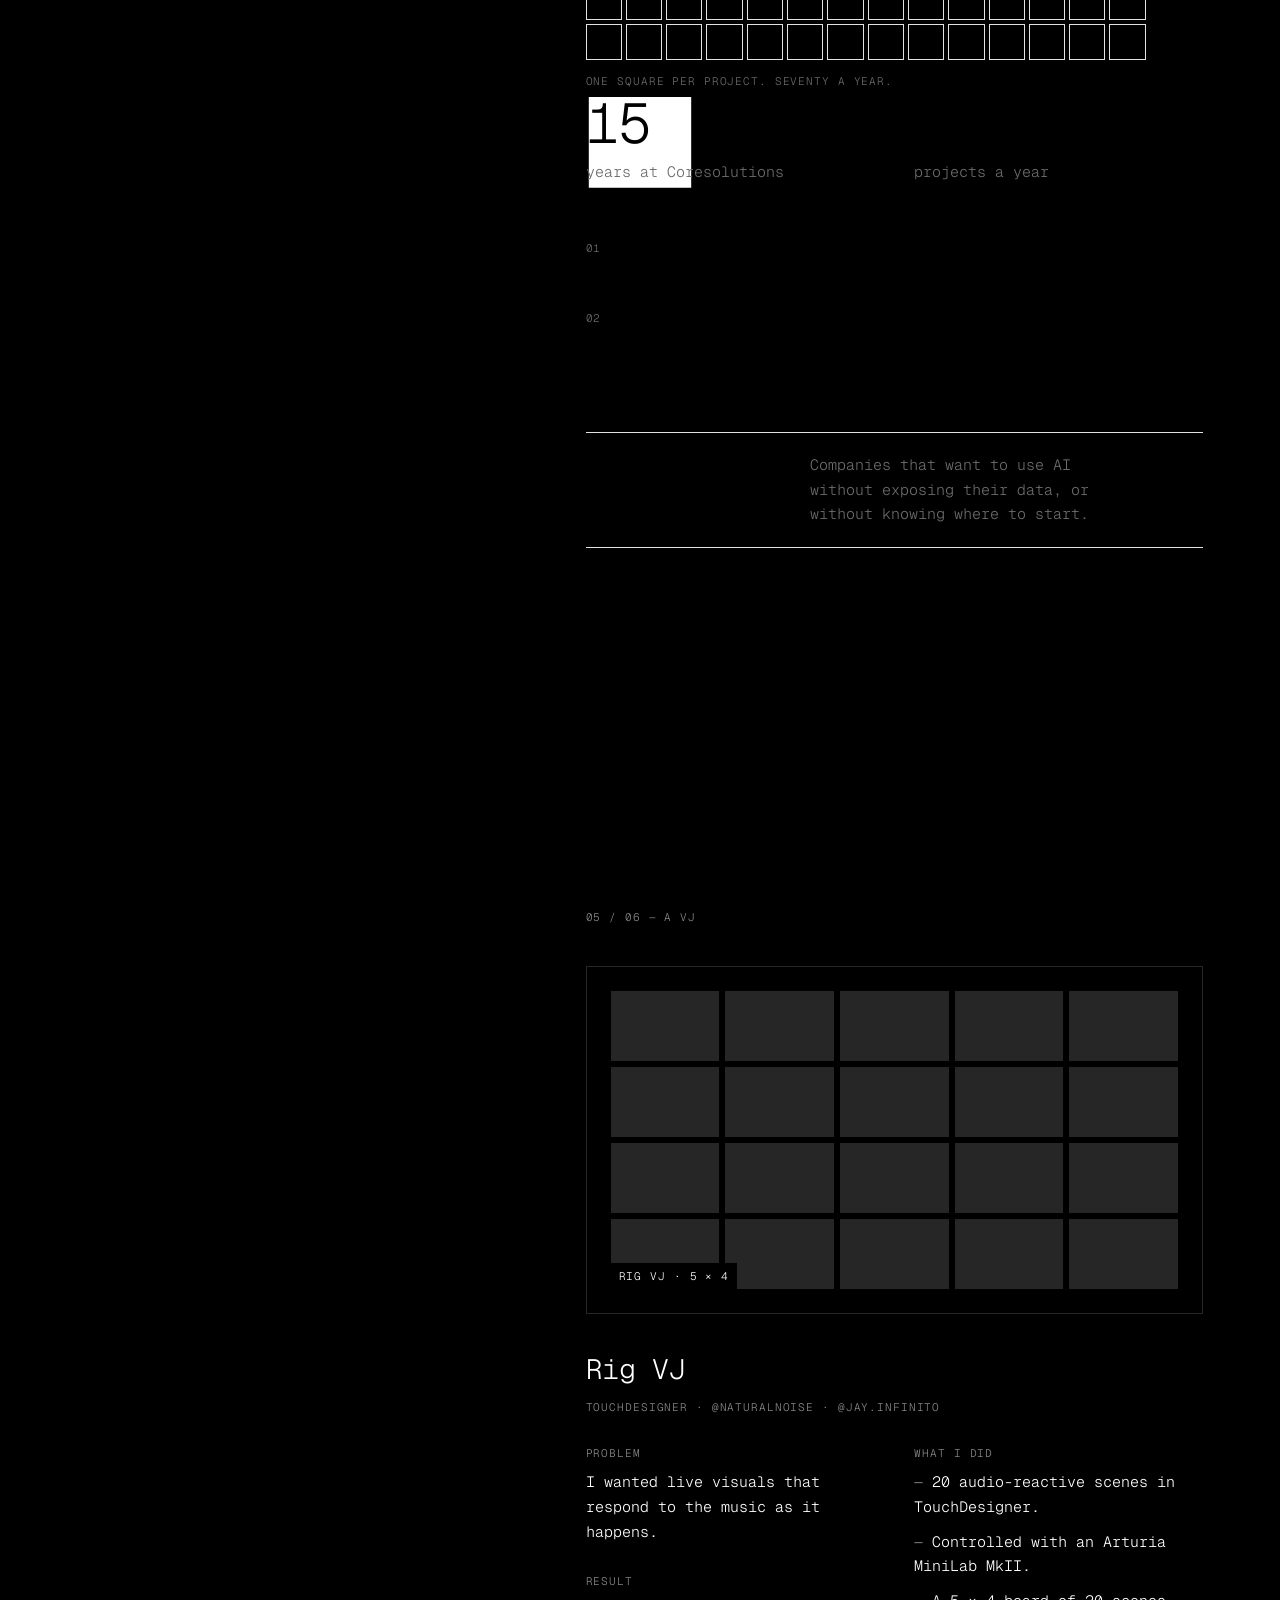
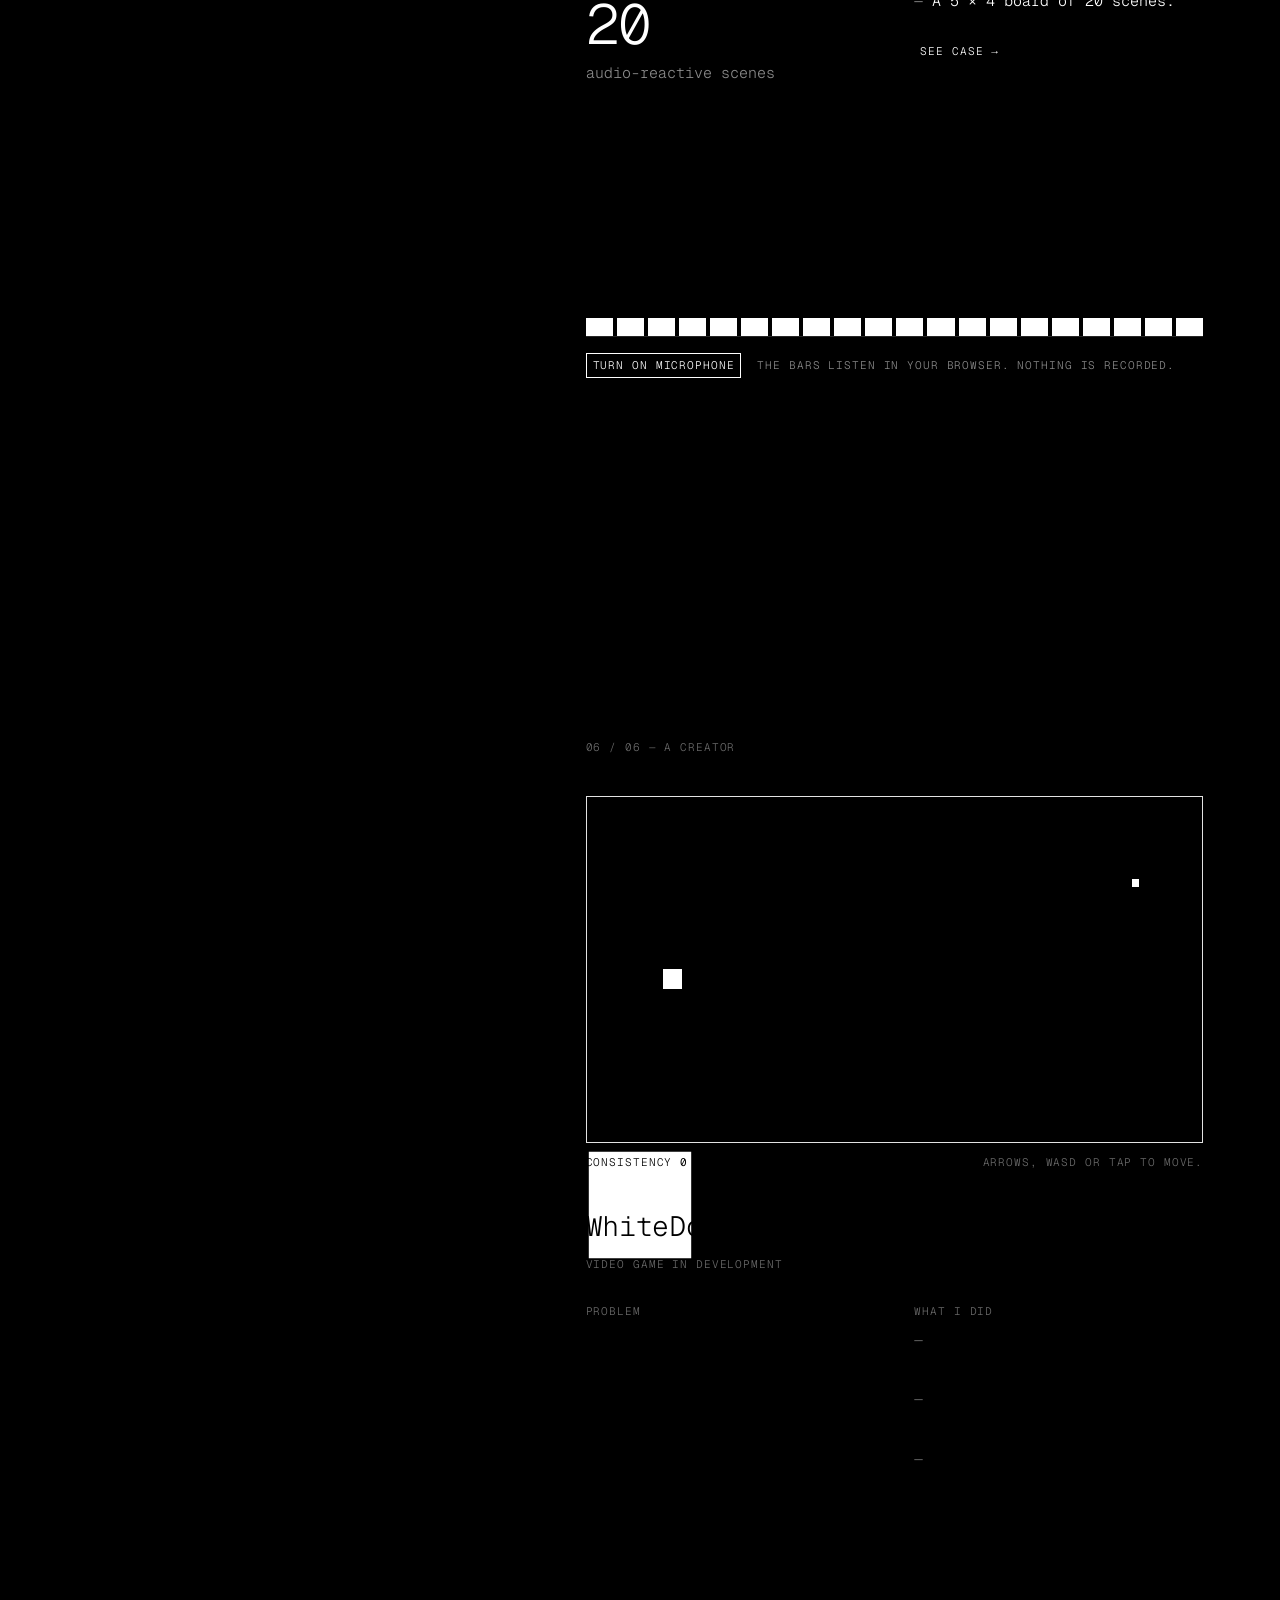
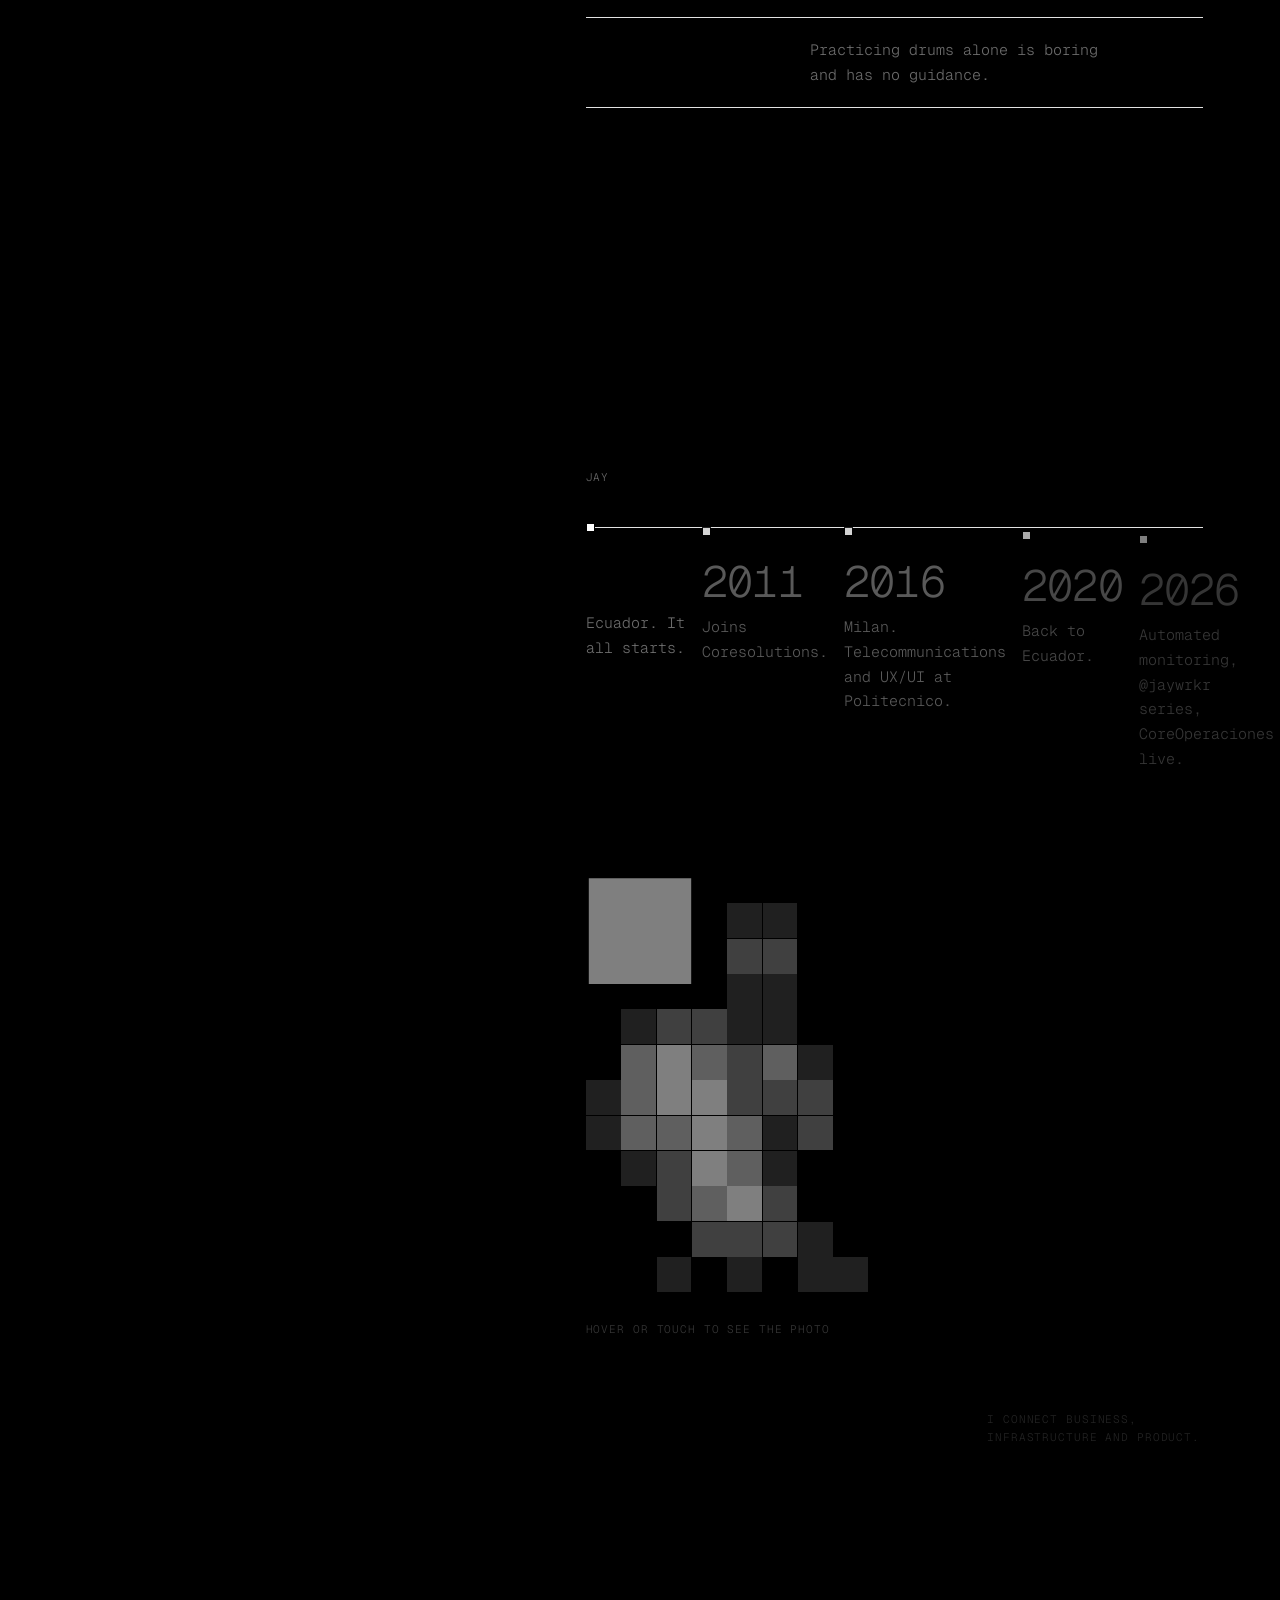
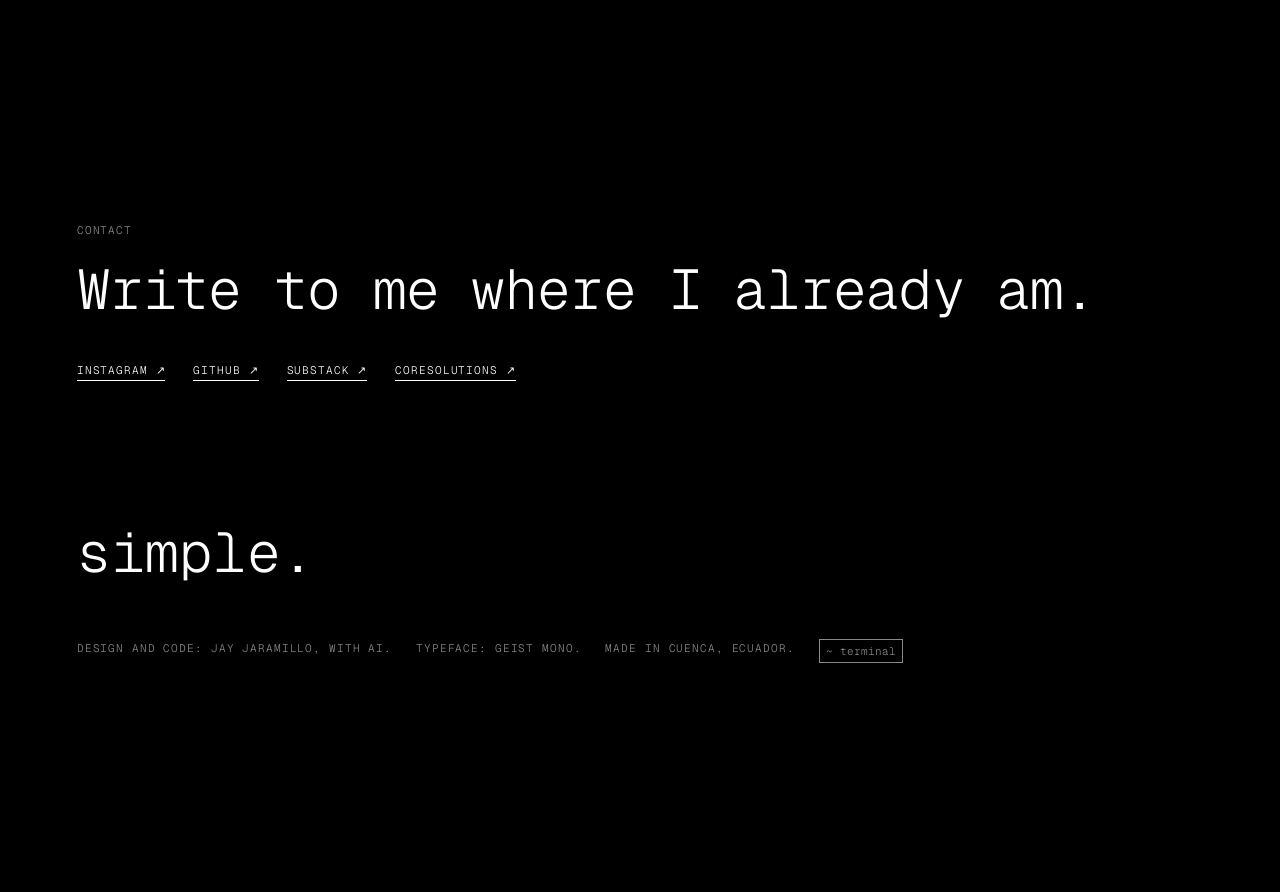
==== commit 8a8eef05: "v4.4: captura real de CoreOperaciones en su caso, con datos de clientes y equipo ocultos Co-Authored" ====
--- a/index.html
+++ b/index.html
@@ -347,9 +347,9 @@
  monitoreo:{n:'Monitoreo', big:'4d → 10m',
   es:{dec:'Tratar el monitoreo como código: cada cliente nuevo sale de una plantilla.', role:'Plataforma automática multicliente', prob:'Cada cliente nuevo obligaba a armar el monitoreo a mano.', did:['Terraform, Ansible, Docker, Prometheus, Grafana y GitLab CI/CD.','Informes mensuales automáticos hechos con IA.','Empaquetado para escalar a más clientes.'], bigL:'de 4 días a 10 minutos por informe mensual, en producción desde mayo de 2026', img:['Captura de Grafana sin datos sensibles','Página de un informe','Flujo de despliegue']},
   en:{dec:'Treat monitoring as code: every new client comes from a template.', role:'Automated multi-client platform', prob:'Every new client meant building monitoring by hand.', did:['Terraform, Ansible, Docker, Prometheus, Grafana and GitLab CI/CD.','Automated monthly reports built with AI.','Packaged to scale to more clients.'], bigL:'from 4 days to 10 minutes per monthly report, live since May 2026', img:['Grafana screenshot without sensitive data','A report page','Deployment flow']}},
- coreoperaciones:{n:'CoreOperaciones', big:'6 → 1',
-  es:{dec:'Un solo tablero en lugar de seis apps separadas.', role:'En operación desde octubre de 2026', prob:'Las apps operativas de Coresolutions estaban separadas.', did:['Une CorePlanificación, CoreGestión, CoreOportunidades, CoreClientes, CoreTICS y CoreTrack en un solo tablero.','Next.js y Neon, con un MCP privado para consultar el negocio con IA.','Construido con IA.'], bigL:'apps en un solo tablero', img:['Tablero principal con datos anonimizados','Vista de decisión','Consulta por MCP']},
-  en:{dec:'One board instead of six separate apps.', role:'Live since October 2026', prob:'Coresolutions’ operational apps were scattered.', did:['Brings CorePlanificación, CoreGestión, CoreOportunidades, CoreClientes, CoreTICS and CoreTrack into one board.','Next.js and Neon, with a private MCP to query the business with AI.','Built with AI.'], bigL:'apps in one board', img:['Main board with anonymized data','Decision view','MCP query']}},
+ coreoperaciones:{n:'CoreOperaciones', big:'6 → 1', src:['assets/coreoperaciones-1'],
+  es:{dec:'Un solo tablero en lugar de seis apps separadas.', role:'En operación desde octubre de 2026', prob:'Las apps operativas de Coresolutions estaban separadas.', did:['Une CorePlanificación, CoreGestión, CoreOportunidades, CoreClientes, CoreTICS y CoreTrack en un solo tablero.','Next.js y Neon, con un MCP privado para consultar el negocio con IA.','Construido con IA.'], bigL:'apps en un solo tablero', img:['Tablero «Hoy» de CoreOperaciones, con datos de clientes ocultos','Vista de decisión','Consulta por MCP']},
+  en:{dec:'One board instead of six separate apps.', role:'Live since October 2026', prob:'Coresolutions’ operational apps were scattered.', did:['Brings CorePlanificación, CoreGestión, CoreOportunidades, CoreClientes, CoreTICS and CoreTrack into one board.','Next.js and Neon, with a private MCP to query the business with AI.','Built with AI.'], bigL:'apps in one board', img:['CoreOperaciones «Today» board, with client data hidden','Decision view','MCP query']}},
  minervo:{n:'Minervo Studio', src:['assets/minervo-1'], color:true, url:'https://www.instagram.com/minervostudio/',
   es:{role:'Director creativo', prob:'Marcas que necesitan un producto digital claro.', did:['Diseño de producto.','Landing pages.','Textos de interfaz.'], img:['Informe de Creatividad con IA 2026 (IACC)','Detalle de interfaz','Landing']},
   en:{role:'Creative director', prob:'Brands that need a clear digital product.', did:['Product design.','Landing pages.','Interface copy.'], img:['AI Creativity Report 2026 (IACC)','Interface detail','Landing page']}},
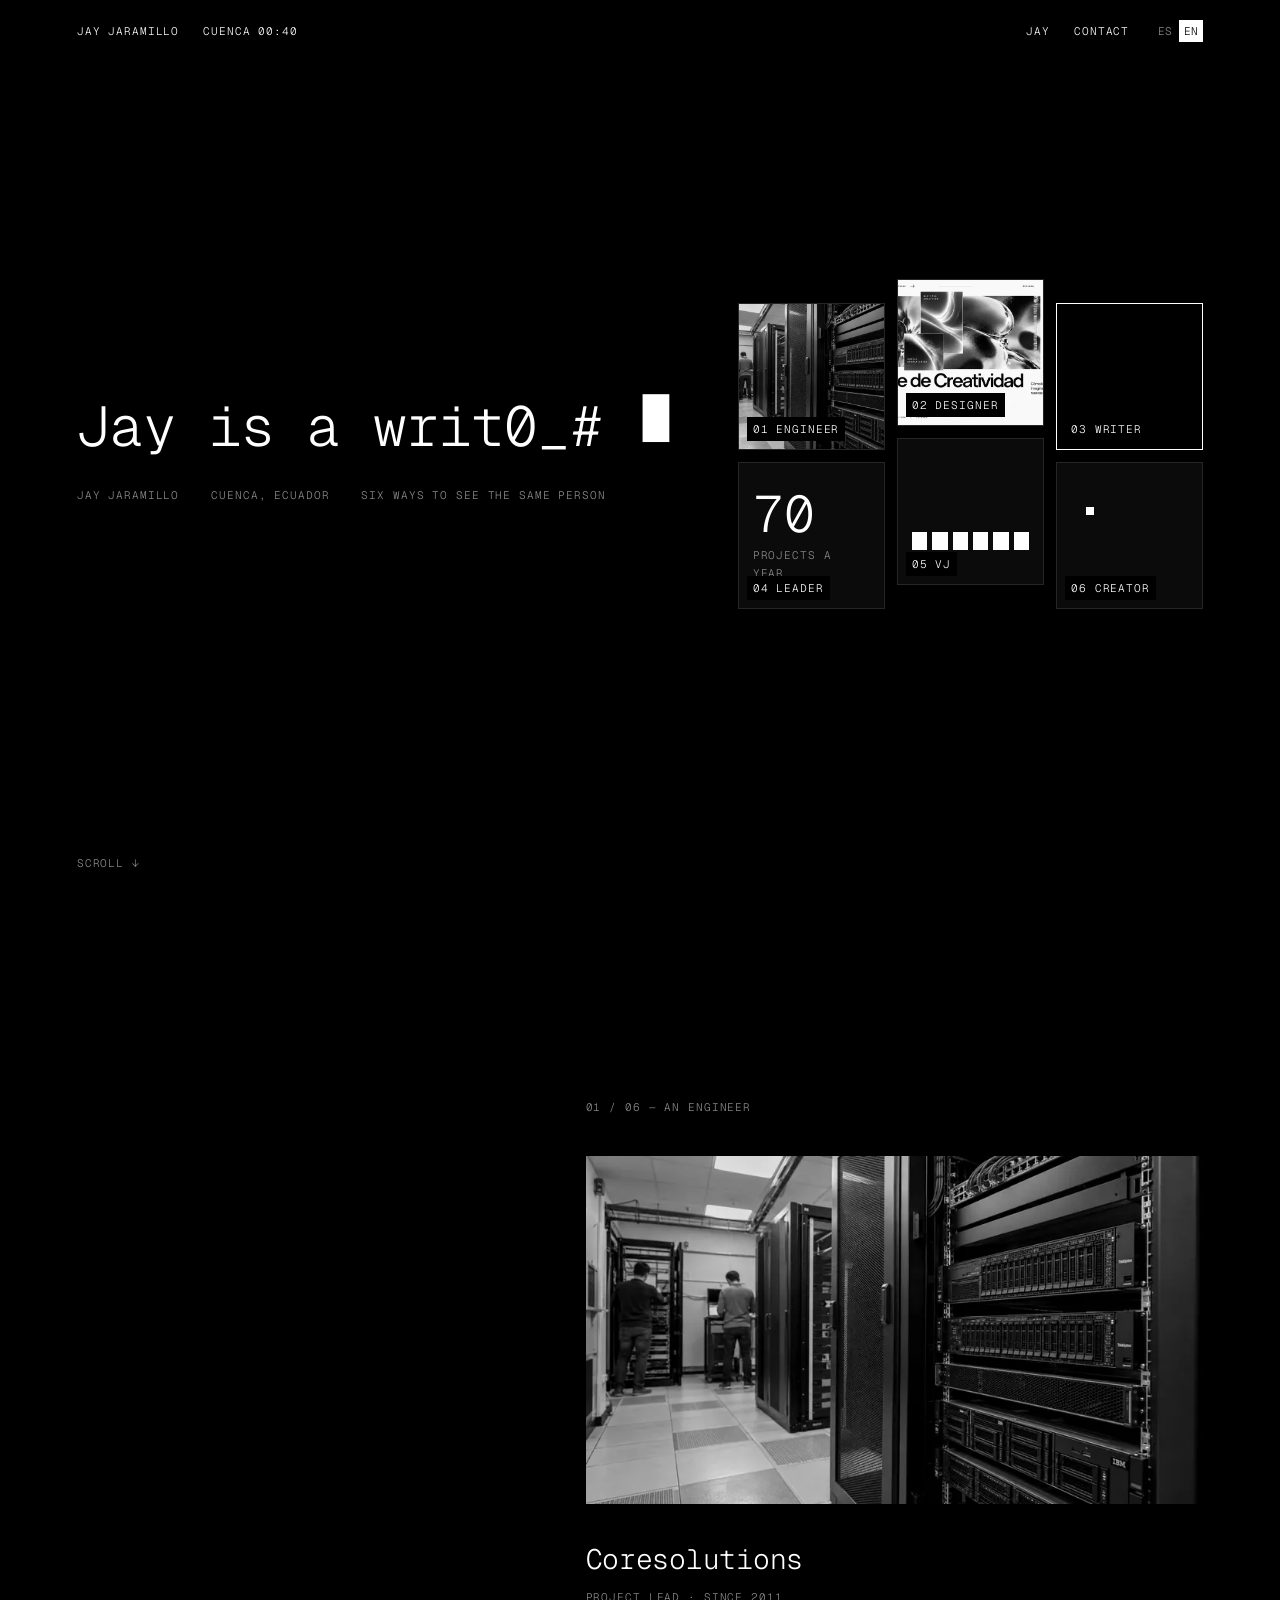
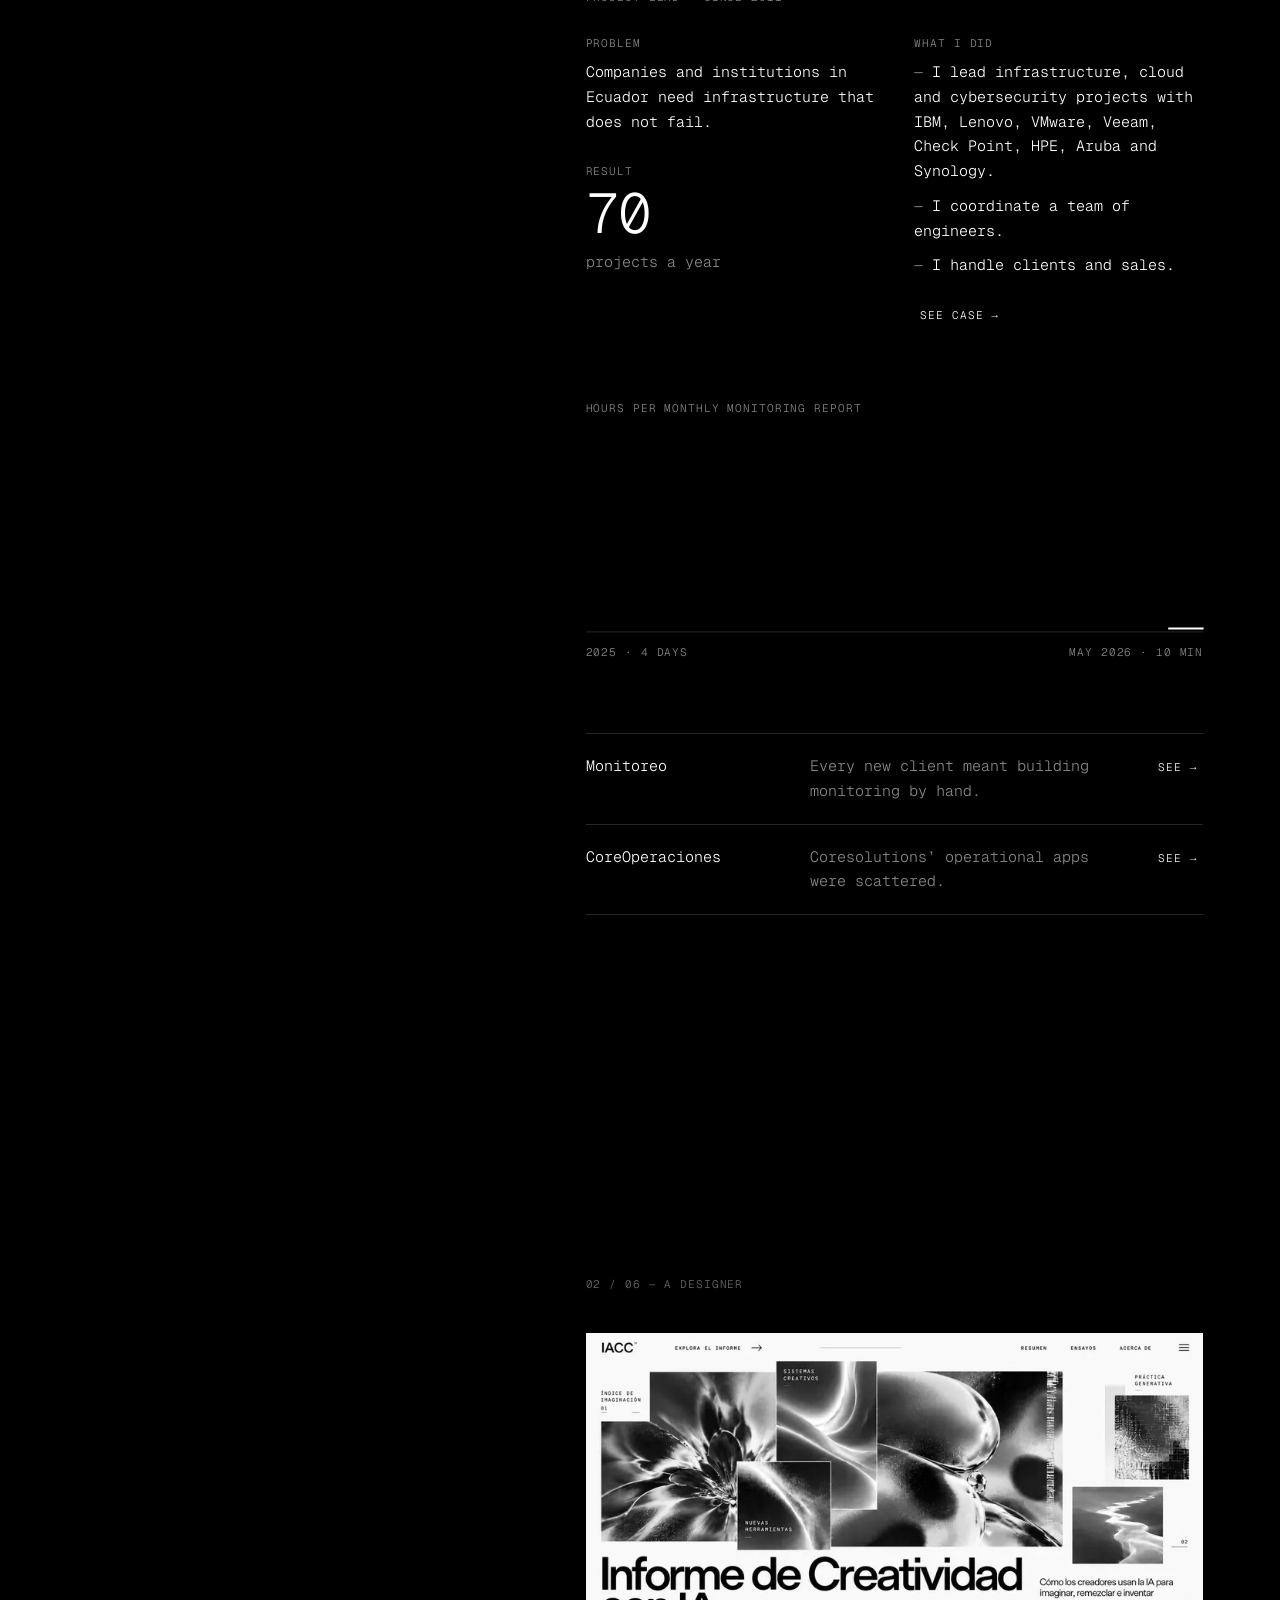
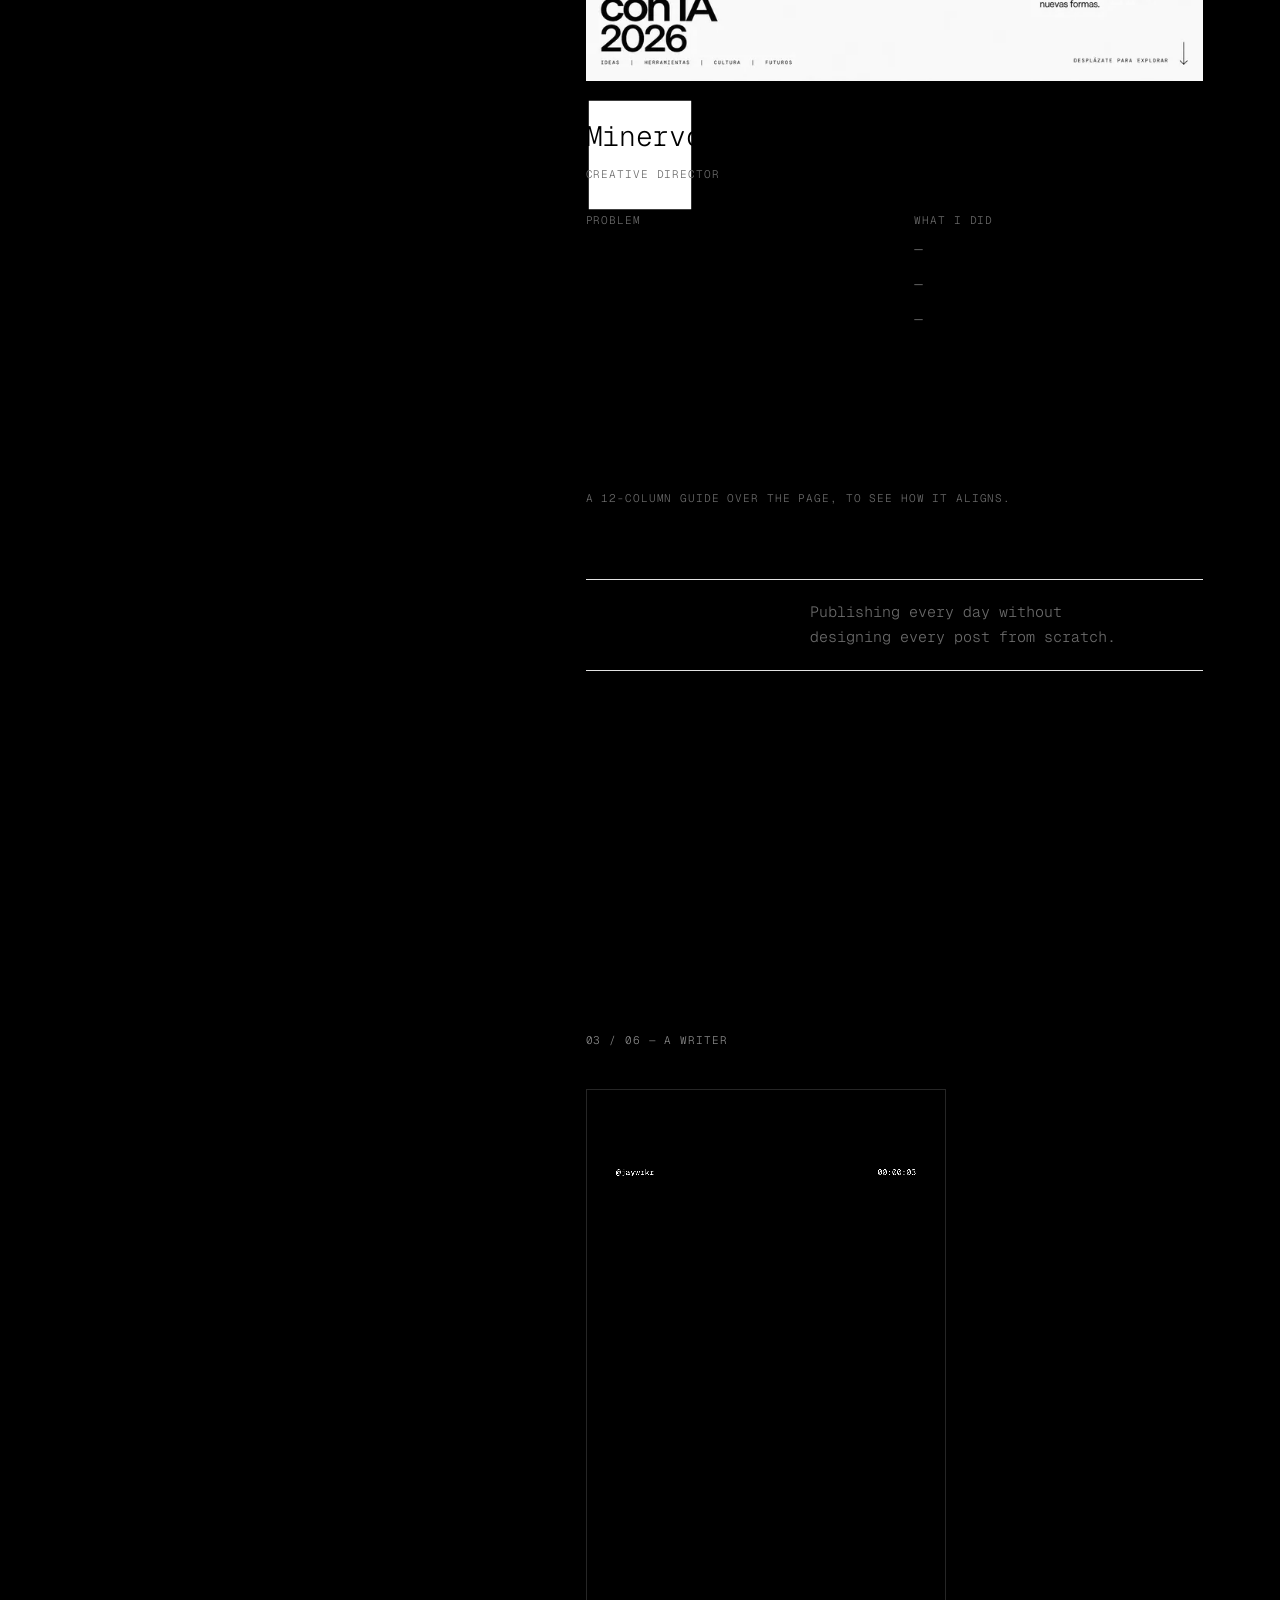
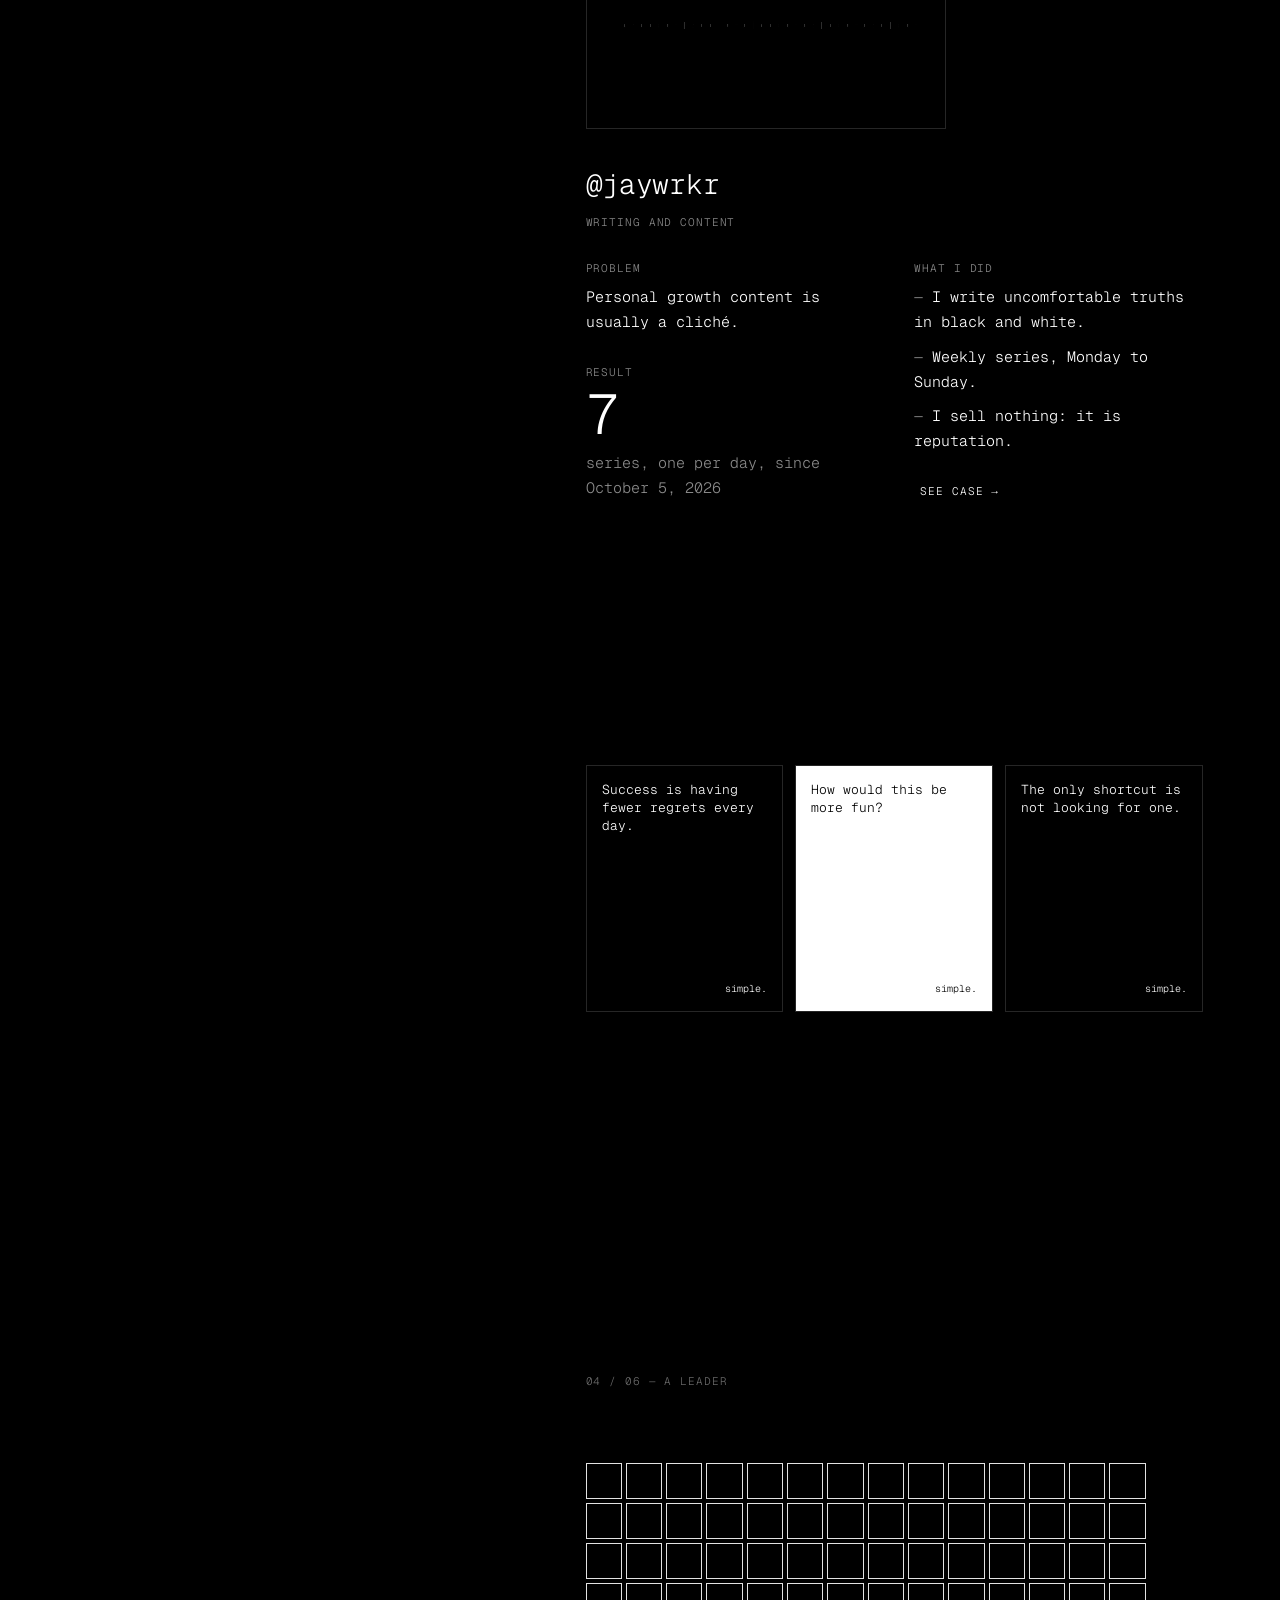
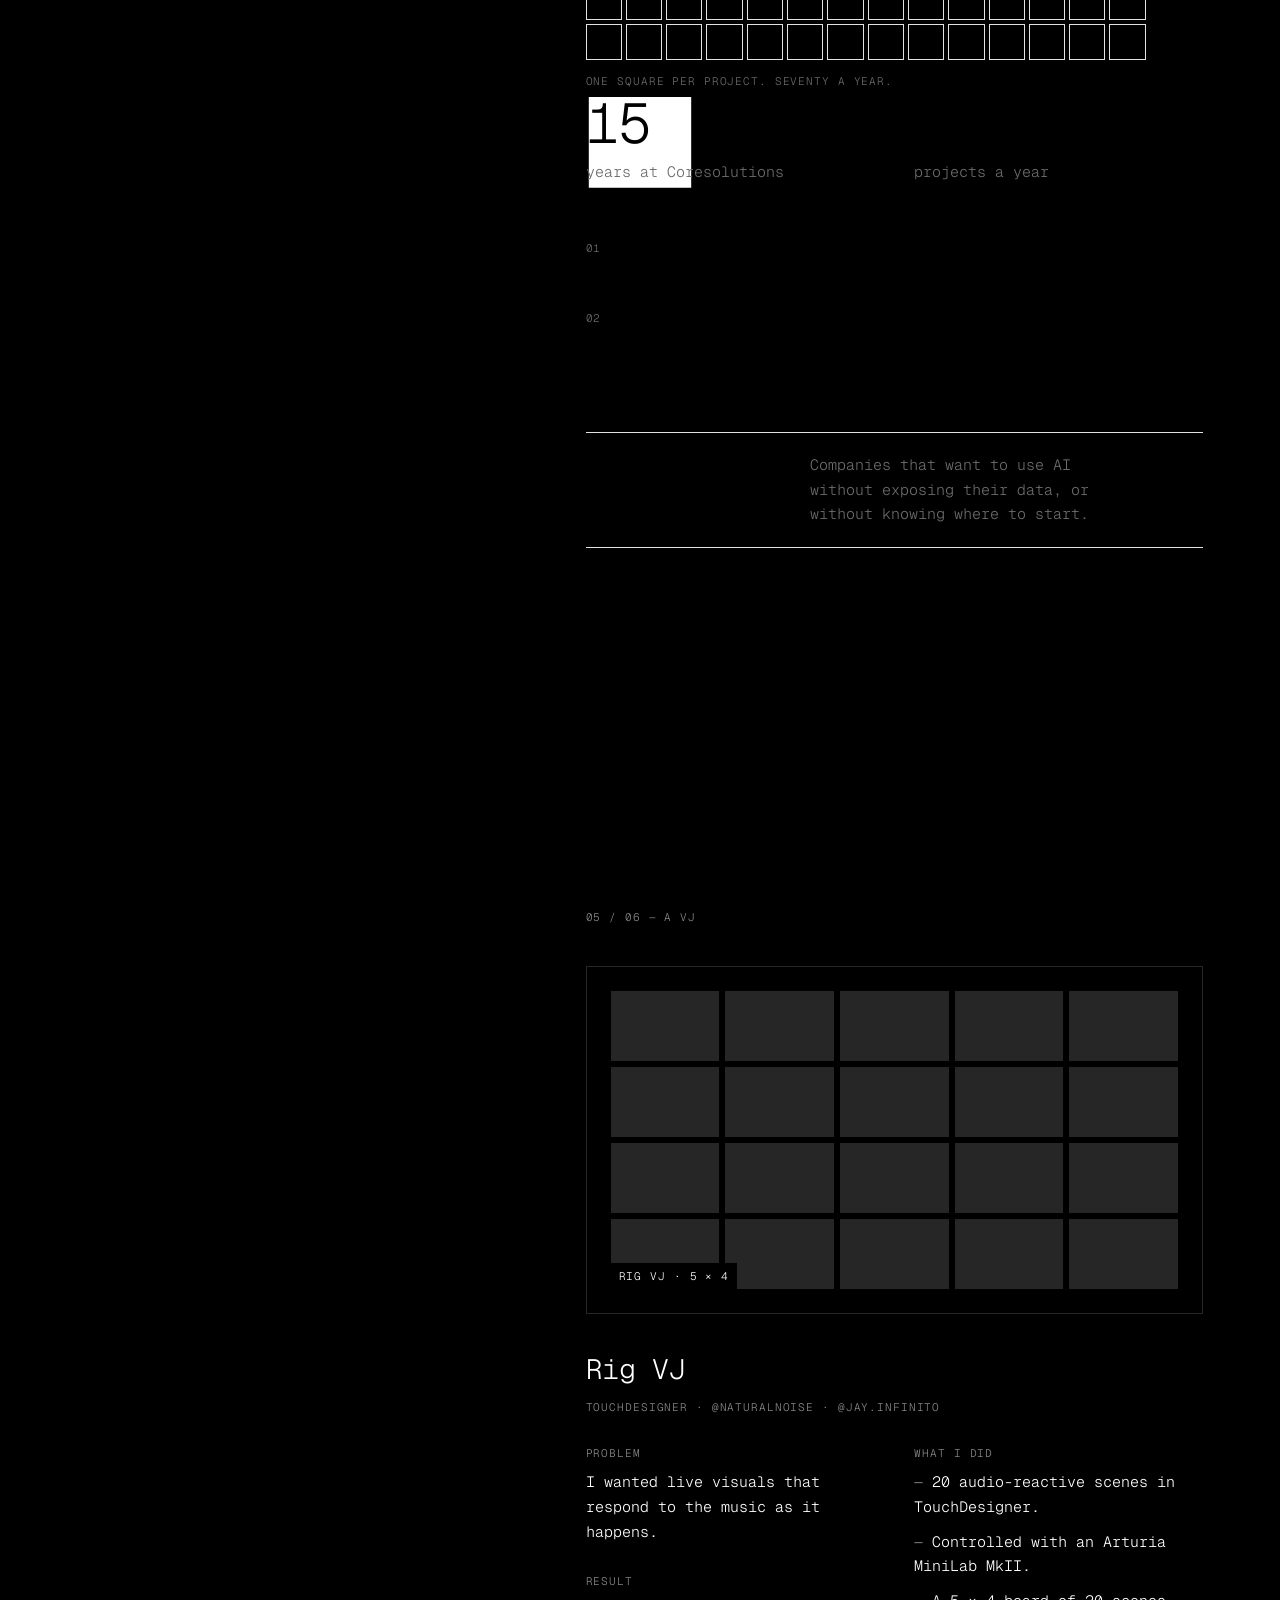
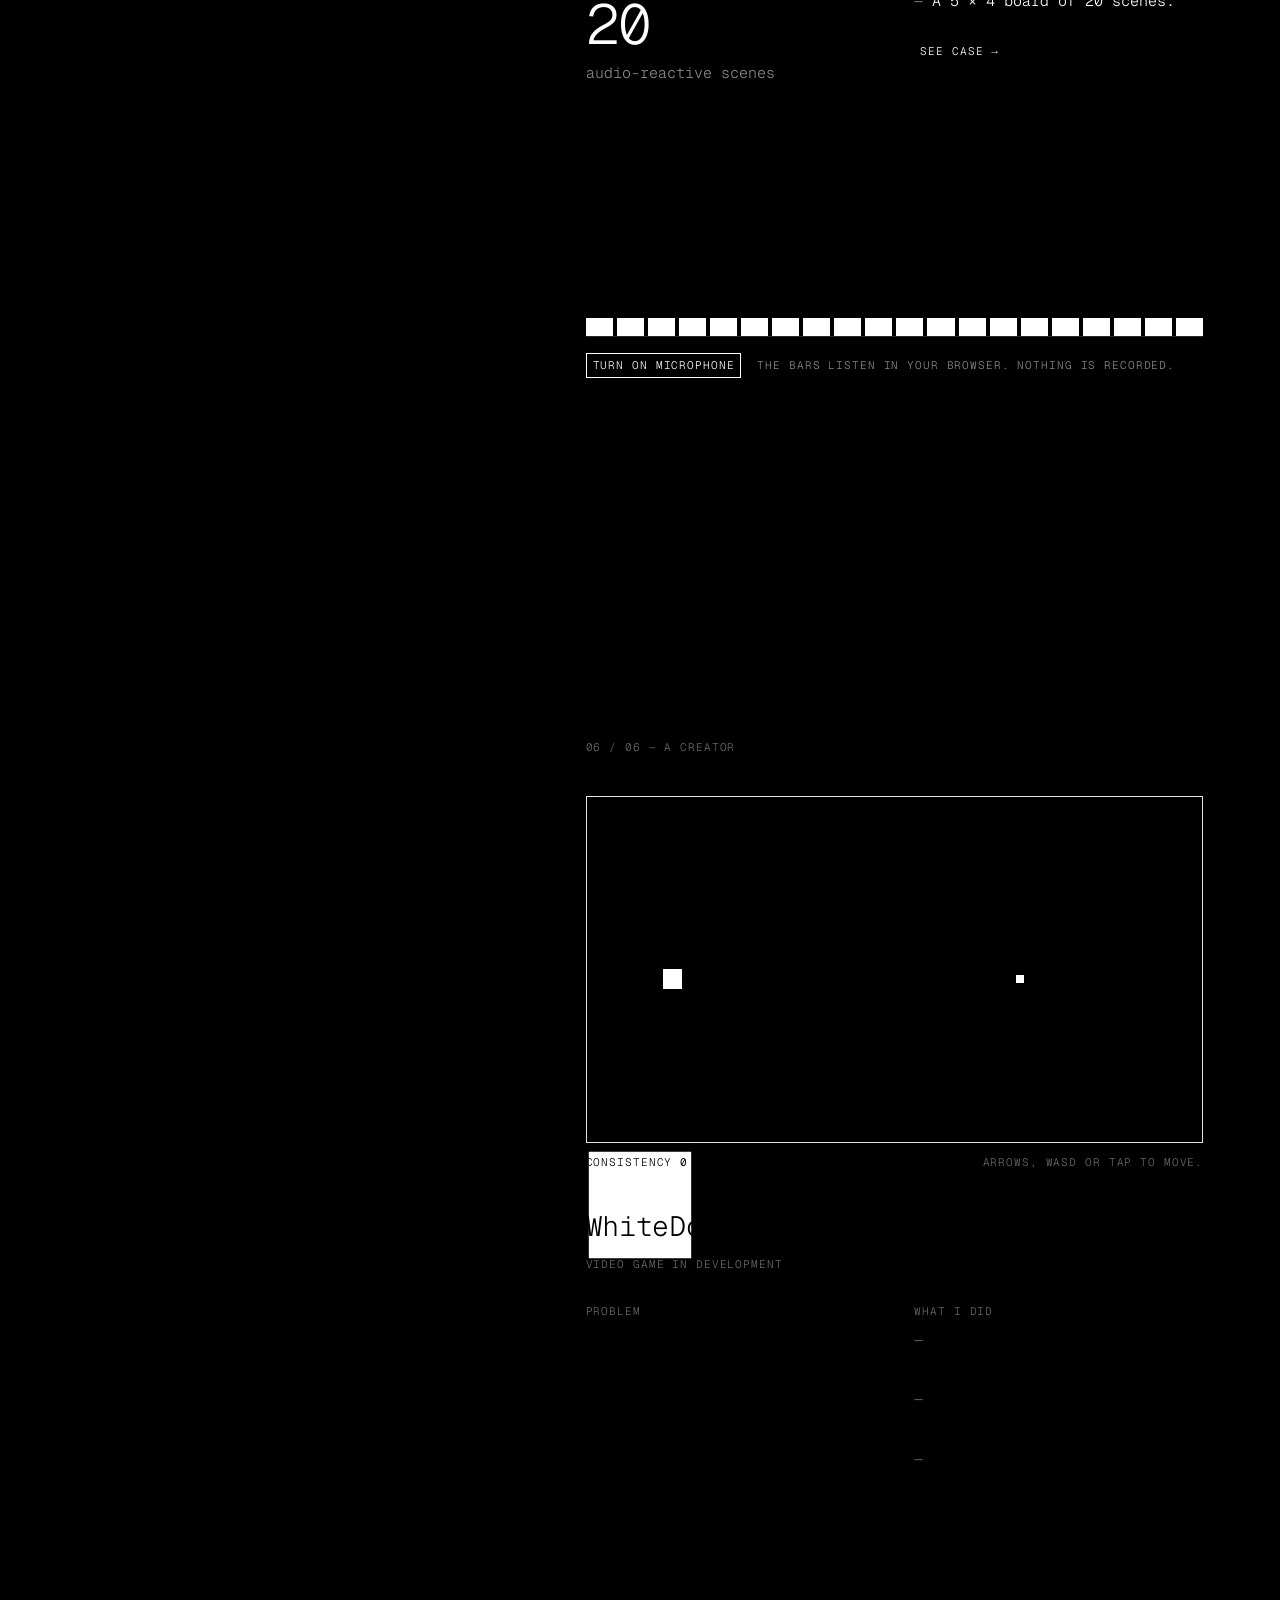
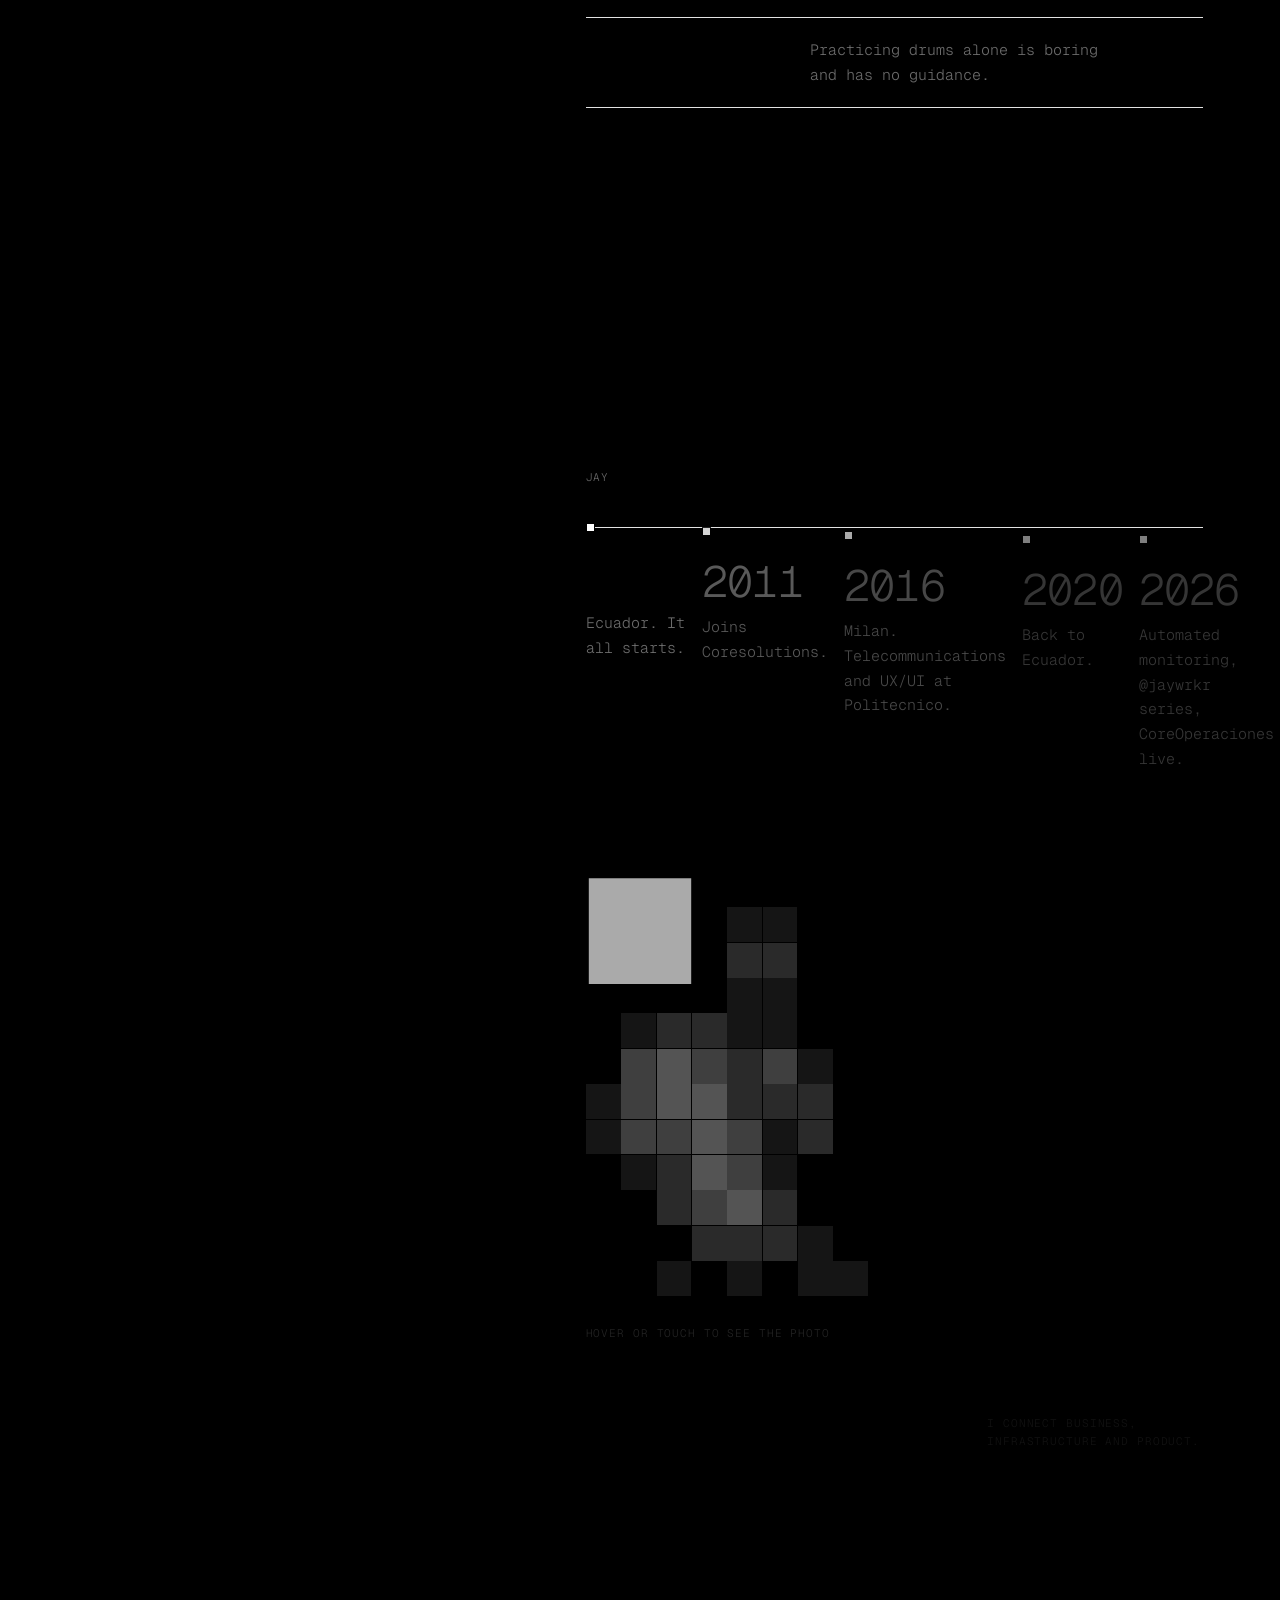
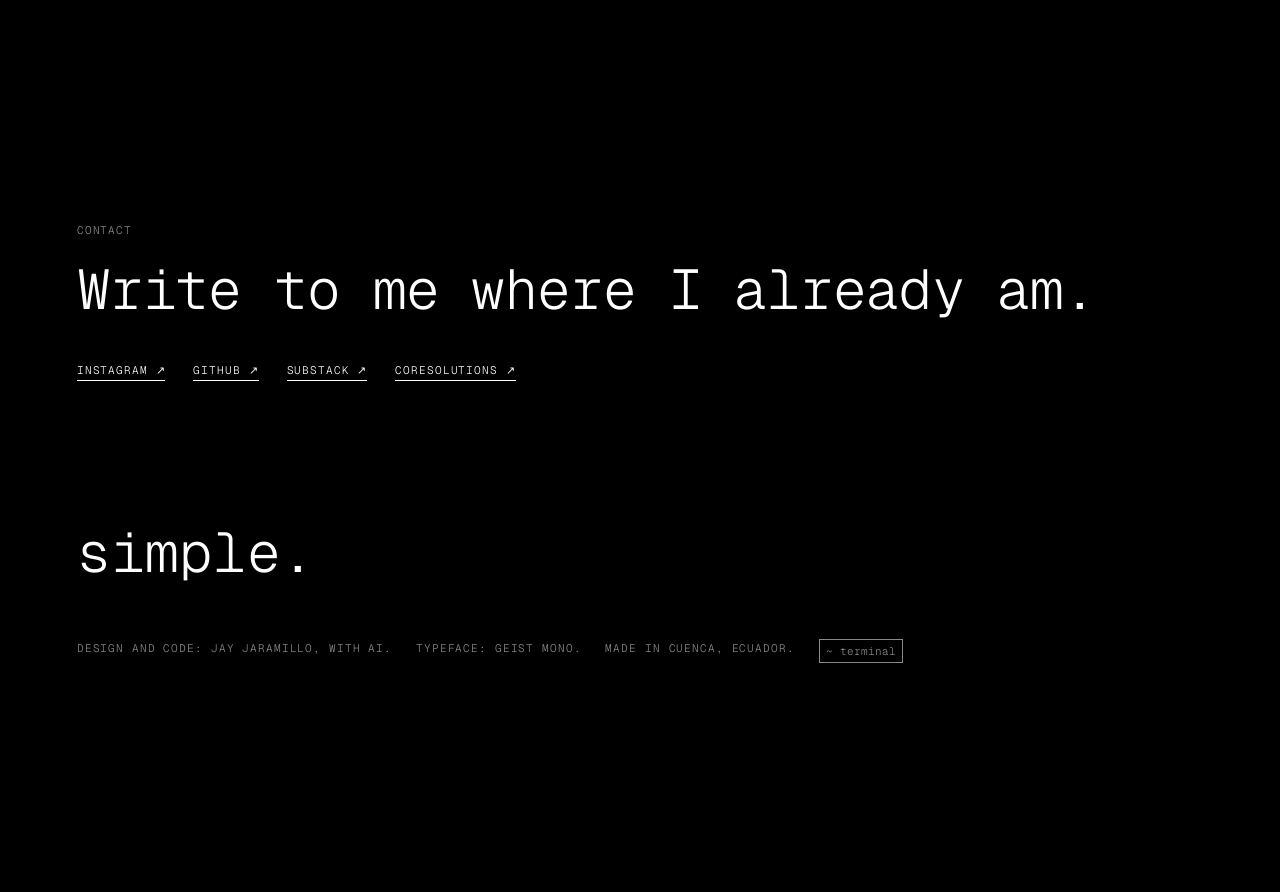
==== commit ca4deafd: "Material: ilustración del tablero de monitoreo (datos de ejemplo, marcada como tal) en su caso Co-Au" ====
--- a/index.html
+++ b/index.html
@@ -344,9 +344,9 @@
  coresolutions:{n:'Coresolutions', big:'70', src:['assets/coresolutions-1'], url:'https://www.instagram.com/coresolutionsec/',
   es:{role:'Líder de proyectos · desde 2011', prob:'Empresas y entidades en Ecuador necesitan infraestructura que no falle.', did:['Dirijo proyectos de infraestructura, cloud y ciberseguridad con IBM, Lenovo, VMware, Veeam, Check Point, HPE, Aruba y Synology.','Coordino un equipo de ingenieros.','Llevo clientes y ventas.'], bigL:'proyectos al año', img:['Datacenter con racks Lenovo ThinkSystem e IBM','Diagrama de un proyecto real','Instalación en sitio']},
   en:{role:'Project lead · since 2011', prob:'Companies and institutions in Ecuador need infrastructure that does not fail.', did:['I lead infrastructure, cloud and cybersecurity projects with IBM, Lenovo, VMware, Veeam, Check Point, HPE, Aruba and Synology.','I coordinate a team of engineers.','I handle clients and sales.'], bigL:'projects a year', img:['Datacenter with Lenovo ThinkSystem and IBM racks','Diagram of a real project','On-site installation']}},
- monitoreo:{n:'Monitoreo', big:'4d → 10m',
-  es:{dec:'Tratar el monitoreo como código: cada cliente nuevo sale de una plantilla.', role:'Plataforma automática multicliente', prob:'Cada cliente nuevo obligaba a armar el monitoreo a mano.', did:['Terraform, Ansible, Docker, Prometheus, Grafana y GitLab CI/CD.','Informes mensuales automáticos hechos con IA.','Empaquetado para escalar a más clientes.'], bigL:'de 4 días a 10 minutos por informe mensual, en producción desde mayo de 2026', img:['Captura de Grafana sin datos sensibles','Página de un informe','Flujo de despliegue']},
-  en:{dec:'Treat monitoring as code: every new client comes from a template.', role:'Automated multi-client platform', prob:'Every new client meant building monitoring by hand.', did:['Terraform, Ansible, Docker, Prometheus, Grafana and GitLab CI/CD.','Automated monthly reports built with AI.','Packaged to scale to more clients.'], bigL:'from 4 days to 10 minutes per monthly report, live since May 2026', img:['Grafana screenshot without sensitive data','A report page','Deployment flow']}},
+ monitoreo:{n:'Monitoreo', big:'4d → 10m', src:['assets/monitoreo-1'],
+  es:{dec:'Tratar el monitoreo como código: cada cliente nuevo sale de una plantilla.', role:'Plataforma automática multicliente', prob:'Cada cliente nuevo obligaba a armar el monitoreo a mano.', did:['Terraform, Ansible, Docker, Prometheus, Grafana y GitLab CI/CD.','Informes mensuales automáticos hechos con IA.','Empaquetado para escalar a más clientes.'], bigL:'de 4 días a 10 minutos por informe mensual, en producción desde mayo de 2026', img:['Ilustración del tablero de monitoreo, con datos de ejemplo','Página de un informe','Flujo de despliegue']},
+  en:{dec:'Treat monitoring as code: every new client comes from a template.', role:'Automated multi-client platform', prob:'Every new client meant building monitoring by hand.', did:['Terraform, Ansible, Docker, Prometheus, Grafana and GitLab CI/CD.','Automated monthly reports built with AI.','Packaged to scale to more clients.'], bigL:'from 4 days to 10 minutes per monthly report, live since May 2026', img:['Illustration of the monitoring dashboard, with sample data','A report page','Deployment flow']}},
  coreoperaciones:{n:'CoreOperaciones', big:'6 → 1', src:['assets/coreoperaciones-1'],
   es:{dec:'Un solo tablero en lugar de seis apps separadas.', role:'En operación desde octubre de 2026', prob:'Las apps operativas de Coresolutions estaban separadas.', did:['Une CorePlanificación, CoreGestión, CoreOportunidades, CoreClientes, CoreTICS y CoreTrack en un solo tablero.','Next.js y Neon, con un MCP privado para consultar el negocio con IA.','Construido con IA.'], bigL:'apps en un solo tablero', img:['Tablero «Hoy» de CoreOperaciones, con datos de clientes ocultos','Vista de decisión','Consulta por MCP']},
   en:{dec:'One board instead of six separate apps.', role:'Live since October 2026', prob:'Coresolutions’ operational apps were scattered.', did:['Brings CorePlanificación, CoreGestión, CoreOportunidades, CoreClientes, CoreTICS and CoreTrack into one board.','Next.js and Neon, with a private MCP to query the business with AI.','Built with AI.'], bigL:'apps in one board', img:['CoreOperaciones «Today» board, with client data hidden','Decision view','MCP query']}},
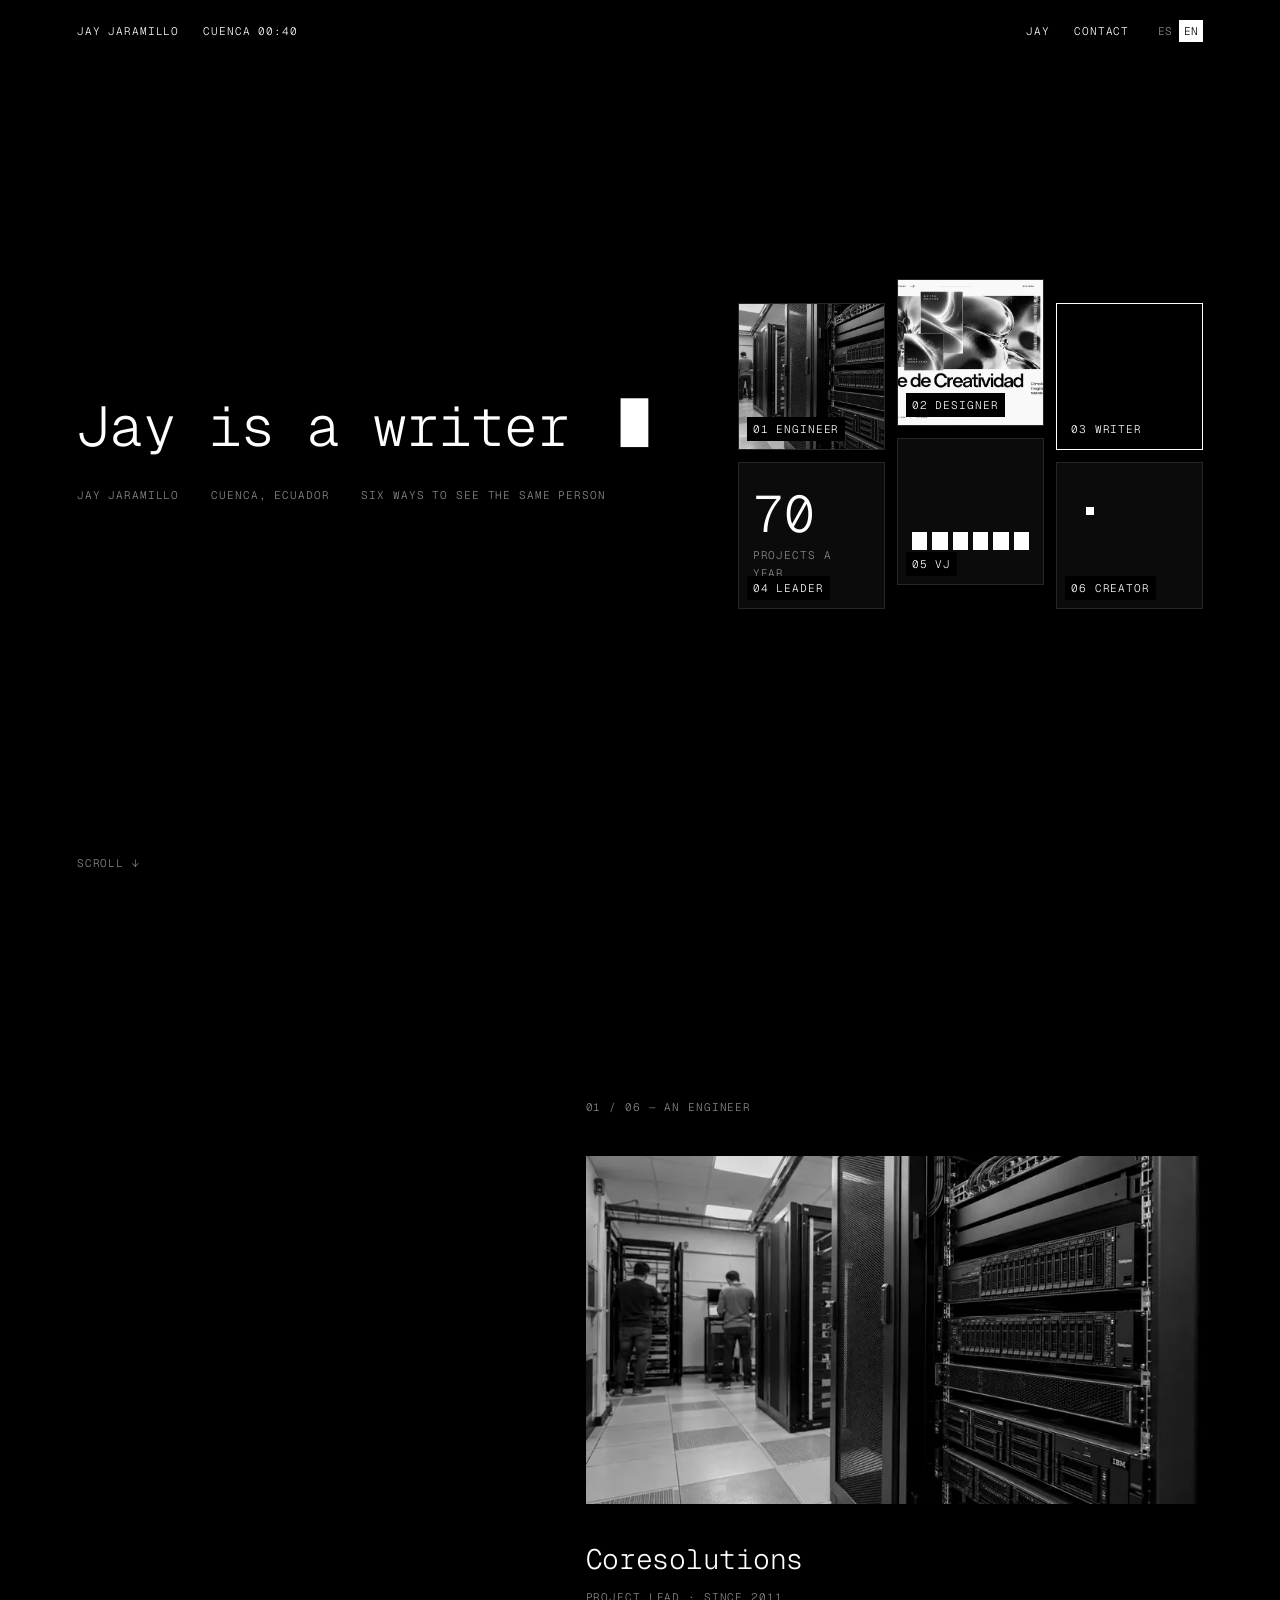
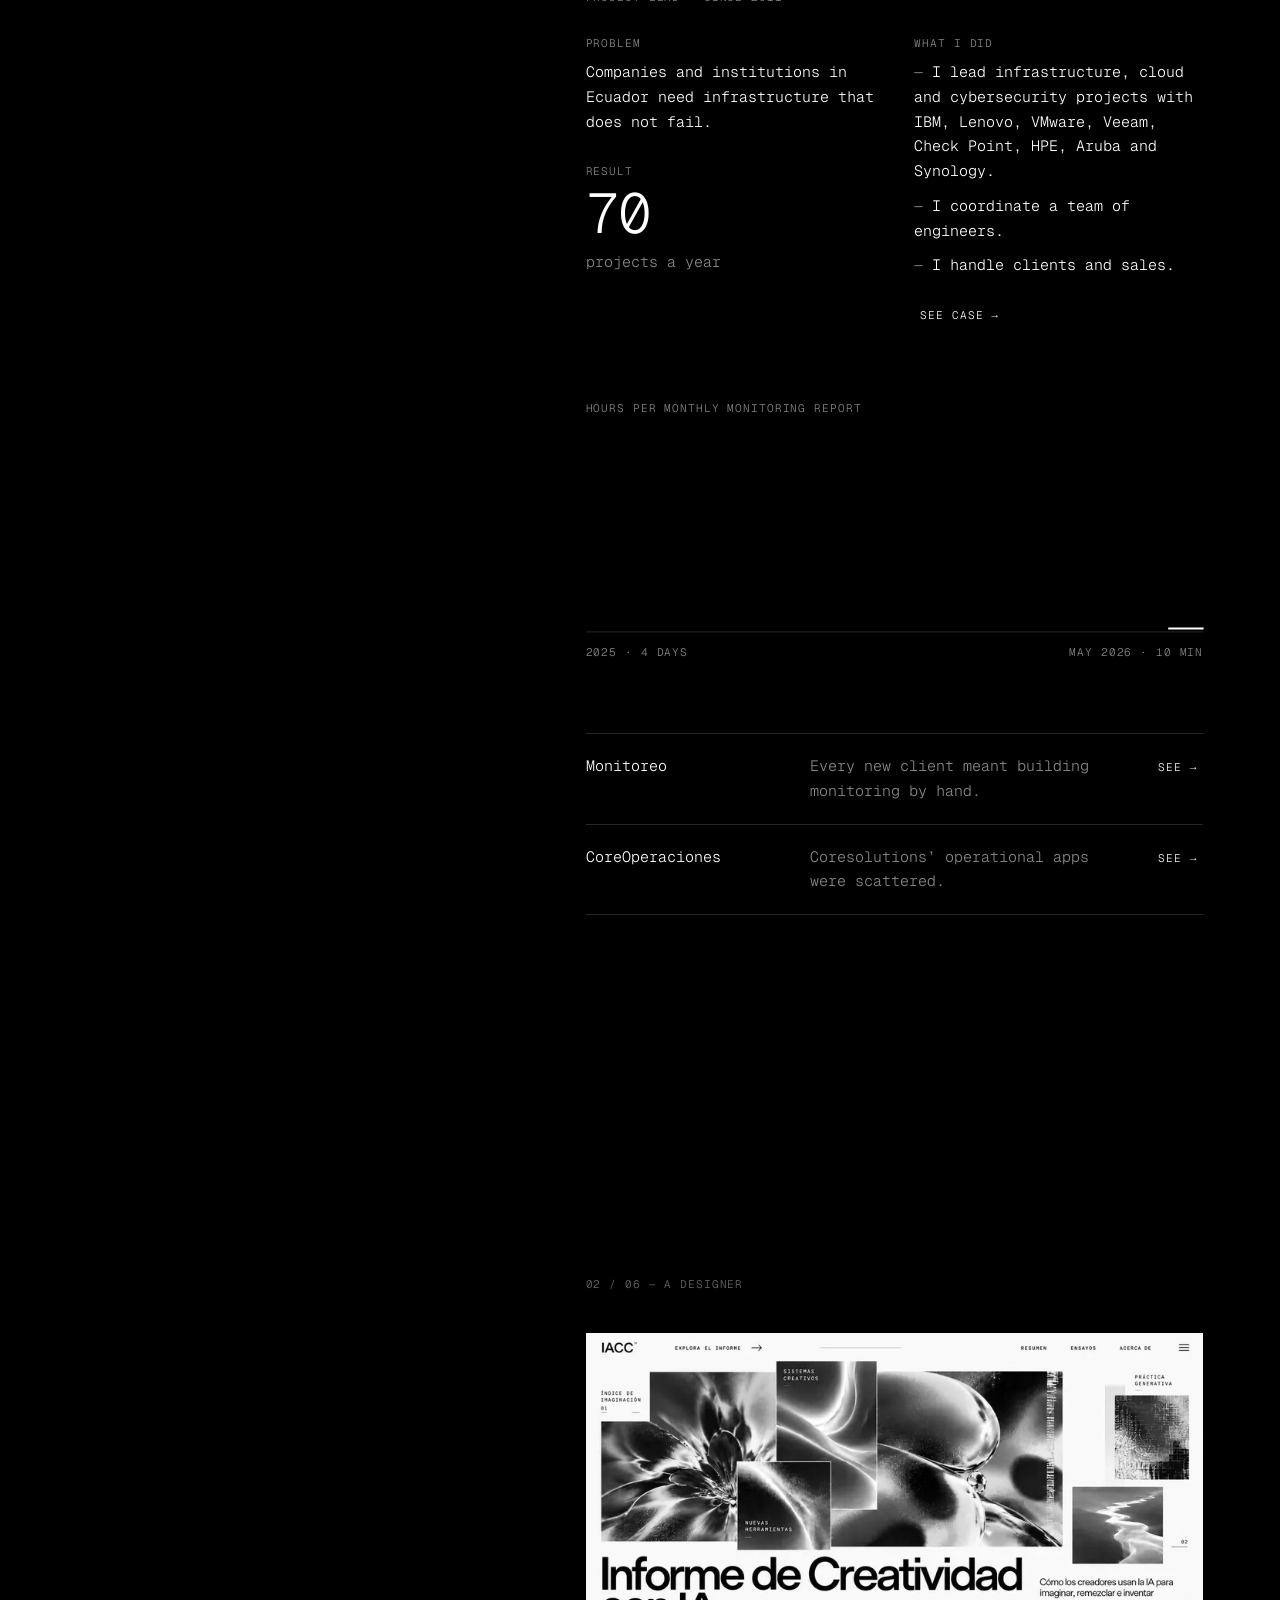
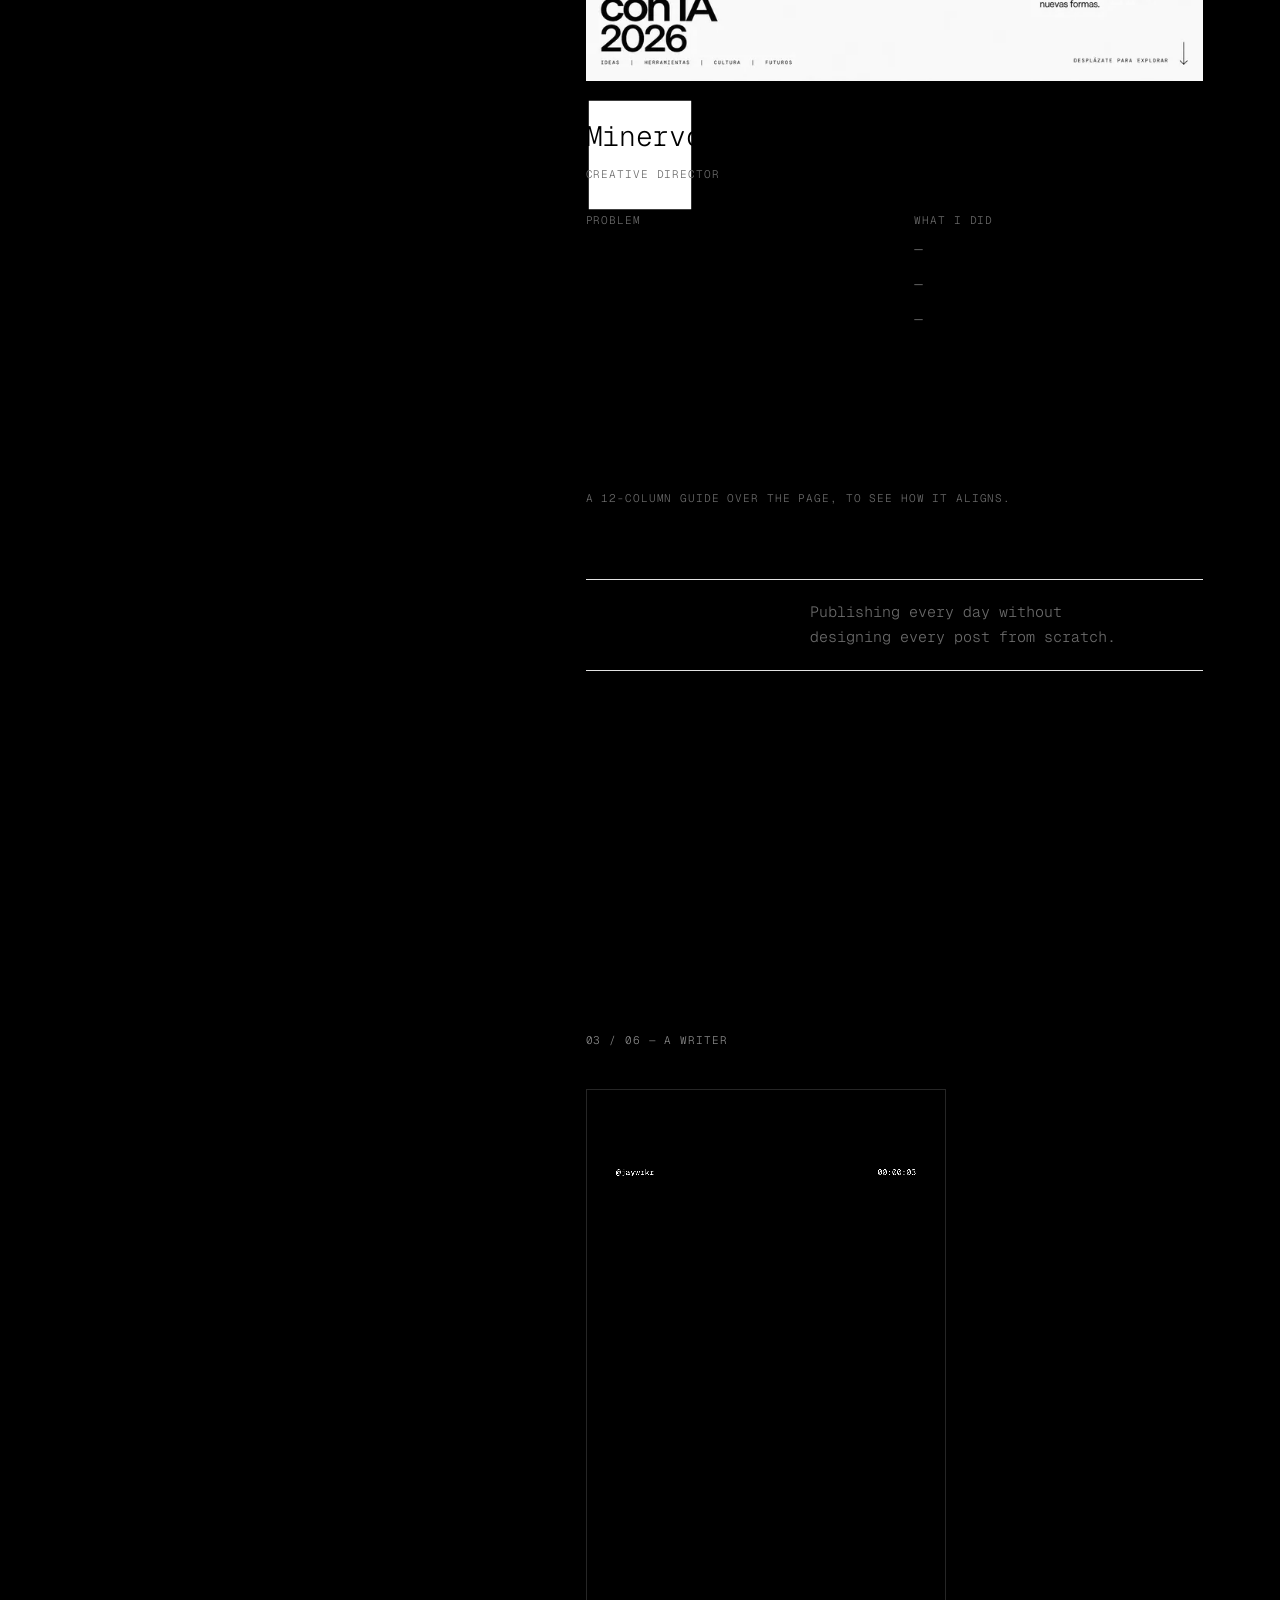
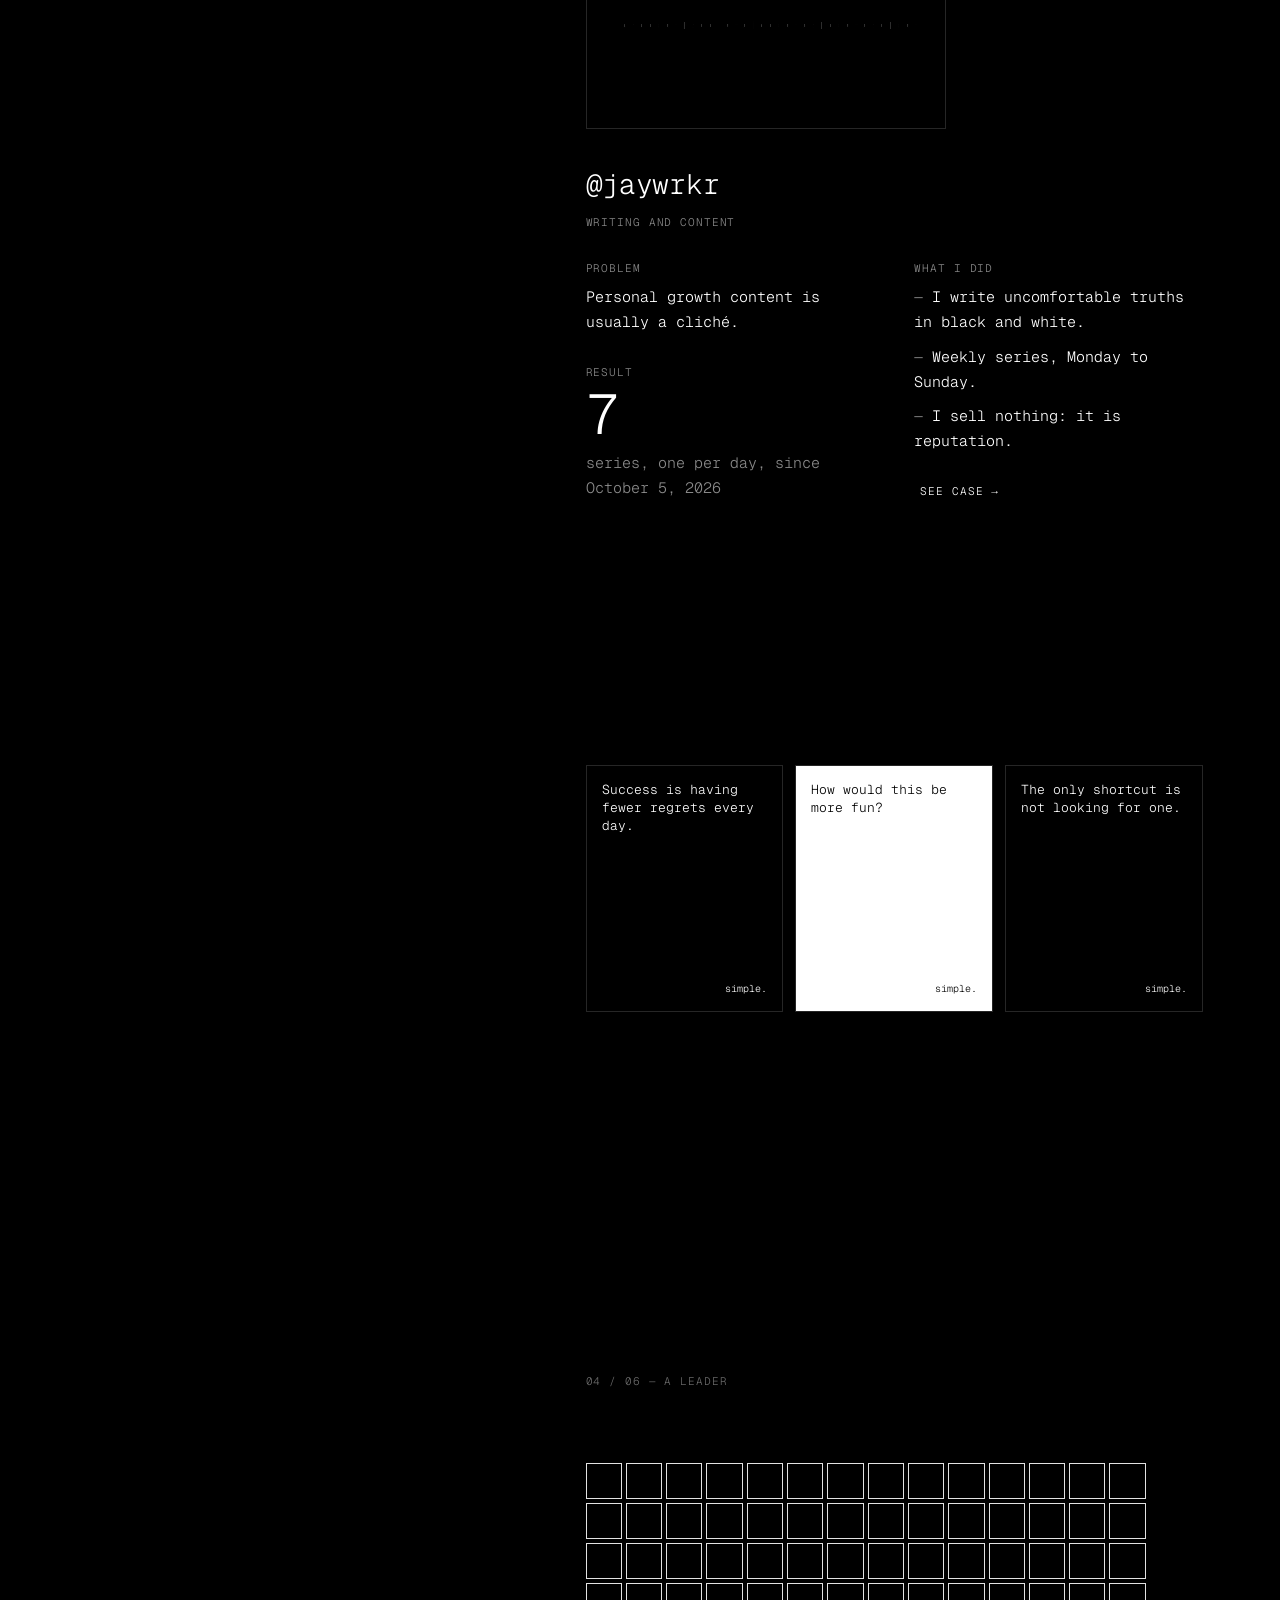
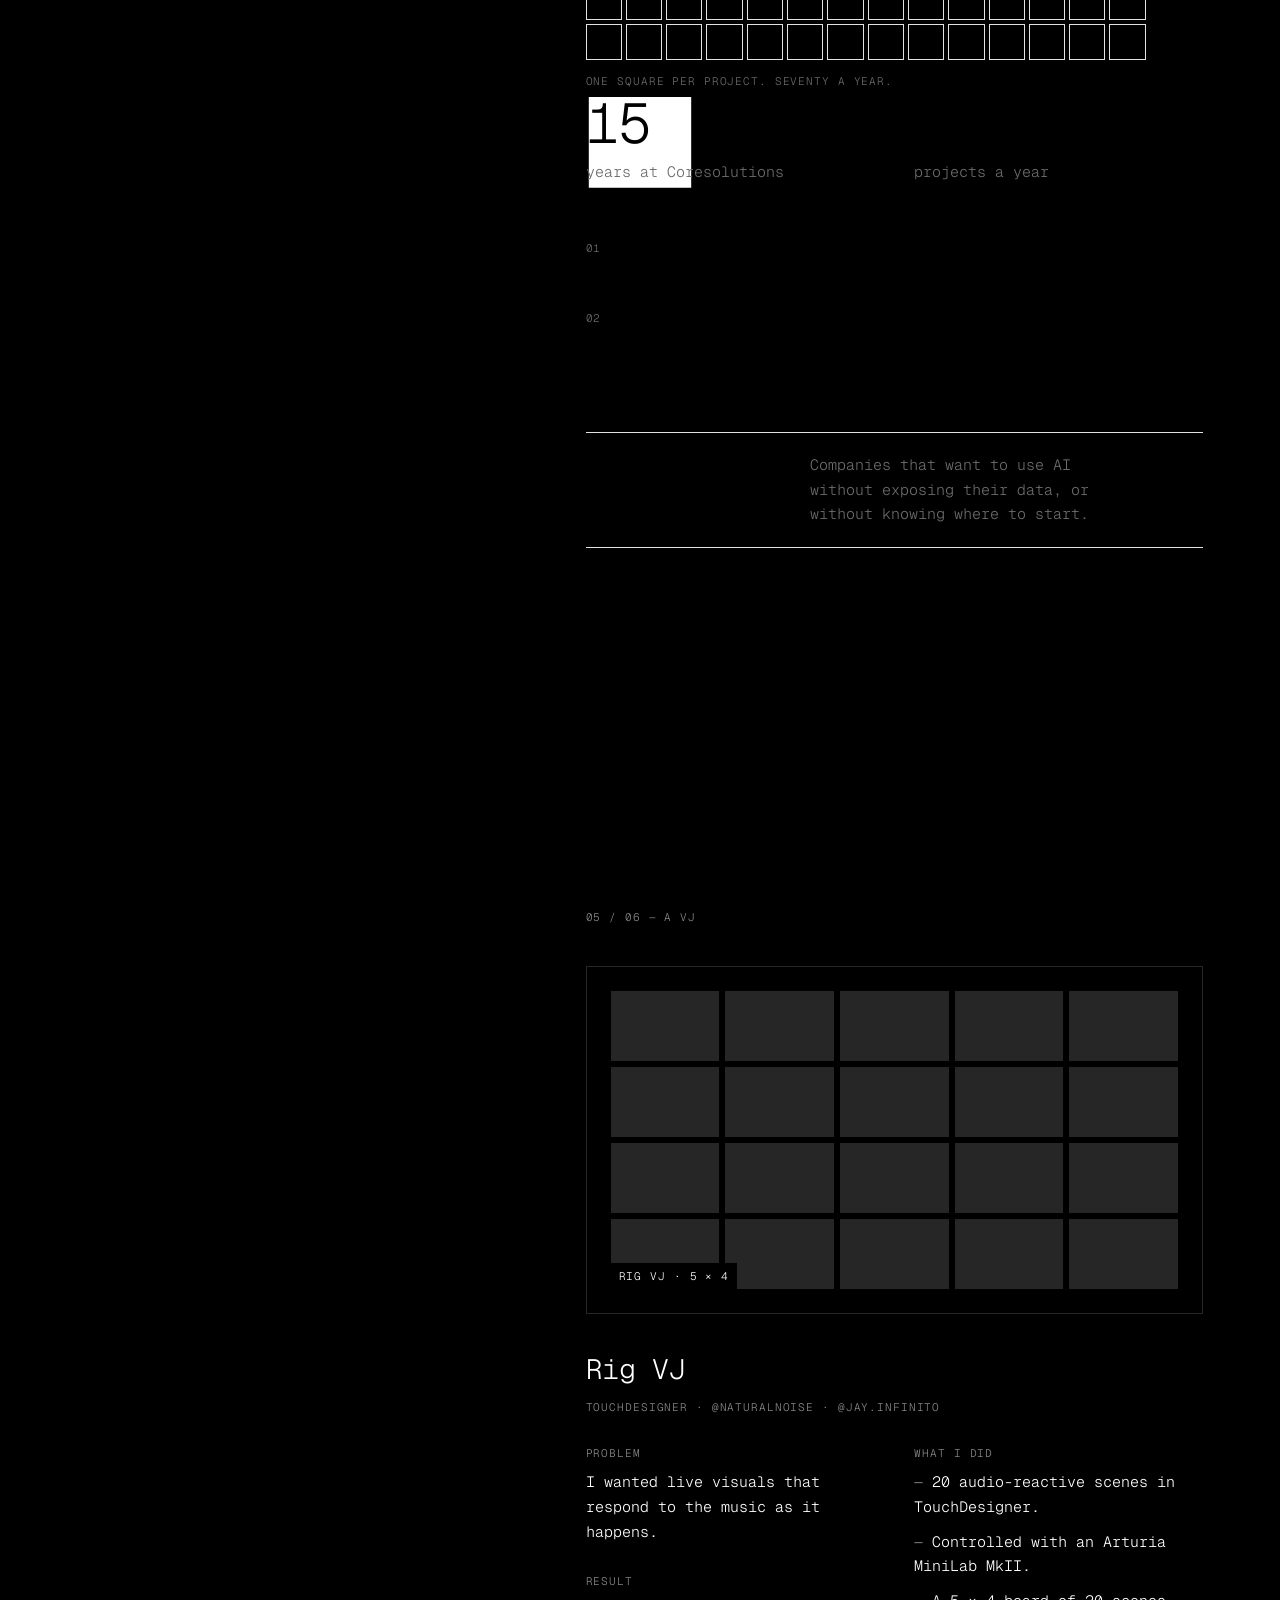
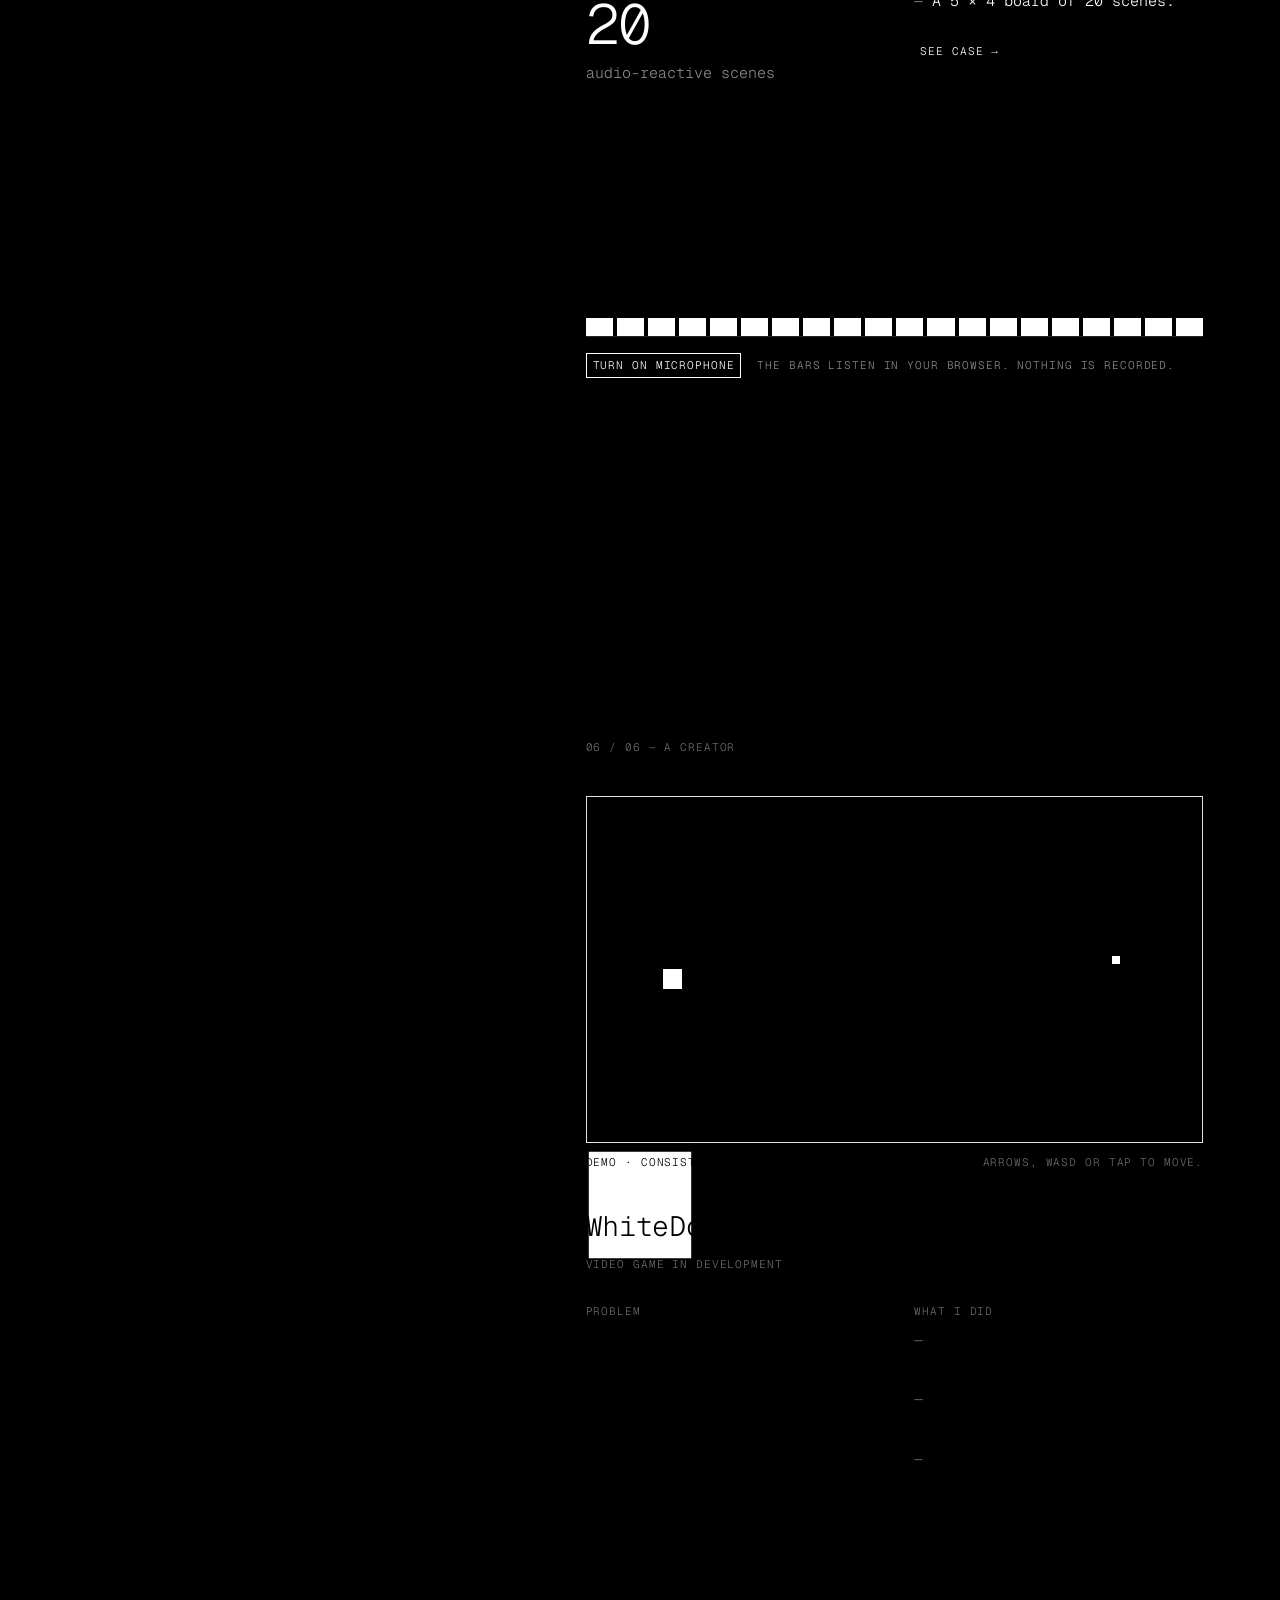
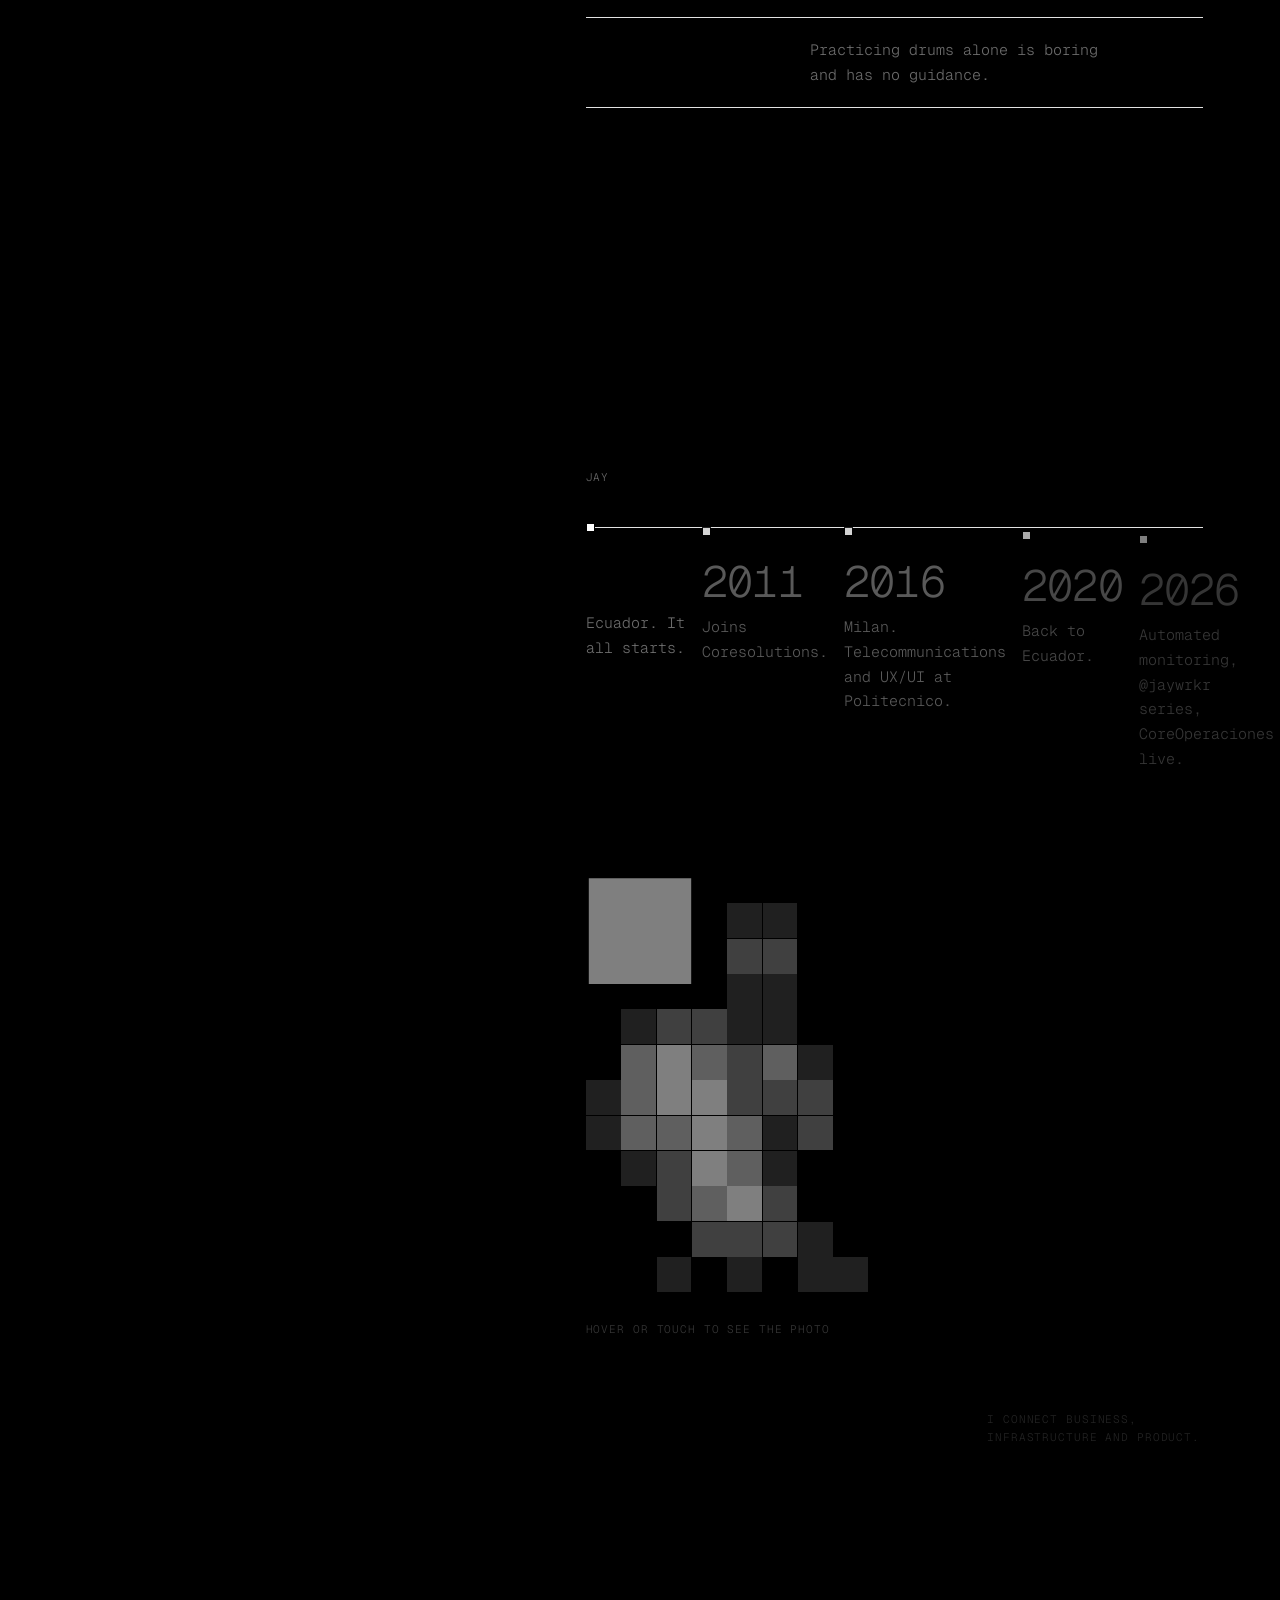
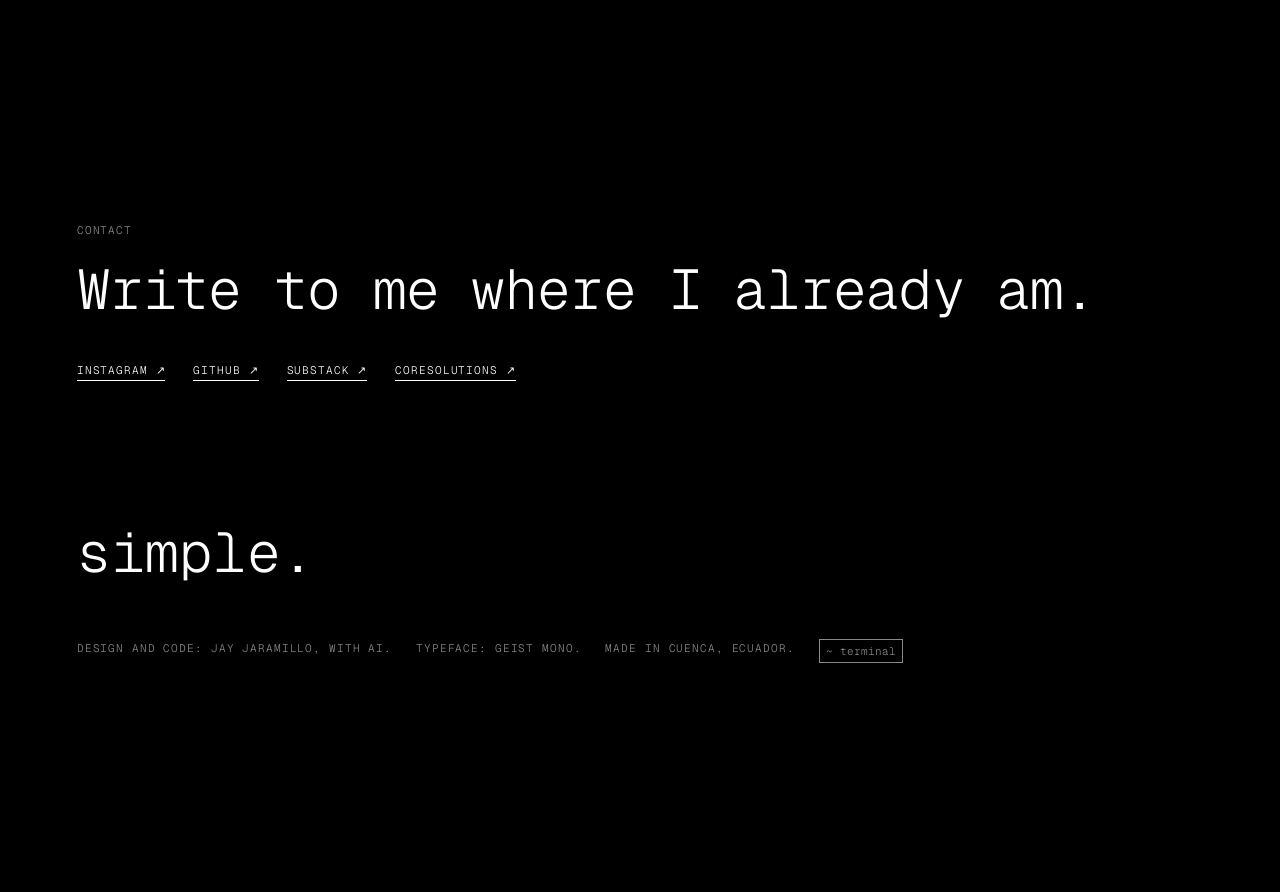
==== commit 62322e7f: "Monitoreo sin rótulo; WhiteDot como demo que genera expectativa - La imagen de monitoreo ya no lleva" ====
--- a/index.html
+++ b/index.html
@@ -199,6 +199,7 @@
 .wd canvas{display:block;width:100%;aspect-ratio:16/9;background:#000;outline:1px solid var(--line);outline-offset:-1px;image-rendering:pixelated;touch-action:manipulation}
 .wd .sc{display:flex;justify-content:space-between;gap:16px;flex-wrap:wrap;margin-top:10px}
 .wd b{font-weight:400}
+.wd .unl{margin-top:16px;padding:12px 14px;border:1px solid var(--fg)}
 .grid-ov{position:fixed;inset:0;z-index:85;pointer-events:none;display:none;padding:0 var(--pad);gap:24px;mix-blend-mode:difference}
 .grid-ov.on{display:grid;grid-template-columns:repeat(12,1fr)}
 .grid-ov i{background:rgba(255,255,255,.07);border-left:1px solid rgba(255,255,255,.35);border-right:1px solid rgba(255,255,255,.35)}
@@ -330,12 +331,12 @@
   bio:'Jay Jaramillo. Ingeniero en telecomunicaciones y diseñador UX/UI, formado en el Politecnico di Milano. Lidero proyectos de infraestructura, cloud y ciberseguridad en Coresolutions, en Cuenca. Construyo productos con código e IA, escribo como @jaywrkr, hago visuales en vivo y toco batería.',
   oneLine:'Junto negocio, infraestructura y producto.', contactLine:'Escríbeme por donde ya estoy.', credits1:'Diseño y código: Jay Jaramillo, con IA.', credits2:'Tipografía: Geist Mono.', credits3:'Hecho en Cuenca, Ecuador.', close:'Cerrar · Esc',
   problem:'Problema', did:'Qué hice', context:'Contexto', decision:'Decisión', learned:'Qué aprendí', result:'Resultado', seeCase:'Ver caso →', see:'Ver →', next:'Siguiente', open:'Abrir ↗', img:'Imagen', postsNote:'Marcadores: aquí van 4 posts reales.', videoPh:'Video · clip en vivo de 10 s', chapters:'Capítulos', go:'Ir a',
-  time:[['1990','Ecuador. Empieza todo.'],['2011','Entra a Coresolutions.'],['2016','Milán. Telecomunicaciones y UX/UI en el Politecnico.'],['2020','Vuelve a Ecuador.'],['2026','Monitoreo automático, @jaywrkr en series, CoreOperaciones en operación.']], tileNum:'proyectos al año', photoCap:'Pasa el cursor o toca para ver la foto', mGraph:'Horas por informe mensual de monitoreo', mFrom:'2025 · 4 días', mTo:'mayo 2026 · 10 min', gridBtn:'Ver la guía', gridOff:'Ocultar la guía', gridNote:'Una guía de 12 columnas sobre la página, para ver cómo se alinea.', sqNote:'Un cuadrado por proyecto. Setenta al año.', mic:'Activar micrófono', micOff:'Apagar micrófono', micNote:'Las barras escuchan en tu navegador. No se graba nada.', micErr:'Sin acceso al micrófono.', wdHint:'Flechas, WASD o toca para moverte.', wdScore:'Constancia', termBtn:'~ terminal', title:'Jay es ___ — Jay Jaramillo', locale:'es-EC'},
+  time:[['1990','Ecuador. Empieza todo.'],['2011','Entra a Coresolutions.'],['2016','Milán. Telecomunicaciones y UX/UI en el Politecnico.'],['2020','Vuelve a Ecuador.'],['2026','Monitoreo automático, @jaywrkr en series, CoreOperaciones en operación.']], tileNum:'proyectos al año', photoCap:'Pasa el cursor o toca para ver la foto', mGraph:'Horas por informe mensual de monitoreo', mFrom:'2025 · 4 días', mTo:'mayo 2026 · 10 min', gridBtn:'Ver la guía', gridOff:'Ocultar la guía', gridNote:'Una guía de 12 columnas sobre la página, para ver cómo se alinea.', sqNote:'Un cuadrado por proyecto. Setenta al año.', mic:'Activar micrófono', micOff:'Apagar micrófono', micNote:'Las barras escuchan en tu navegador. No se graba nada.', micErr:'Sin acceso al micrófono.', wdHint:'Flechas, WASD o toca para moverte.', wdScore:'Demo · Constancia', wdUnlock:'Nivel 1 completo. El resto de WhiteDot está en camino. Sigue el desarrollo en', termBtn:'~ terminal', title:'Jay es ___ — Jay Jaramillo', locale:'es-EC'},
  en:{skip:'Skip to content', navJay:'Jay', navContact:'Contact', lead:'Jay is ', leadSr:'an engineer, designer, writer, leader, VJ and creator', sub:'Six ways to see the same person', down:'Scroll ↓', photoPh:'Photo of Jay · black and white · 4:5',
   bio:'Jay Jaramillo. Telecommunications engineer and UX/UI designer, trained at Politecnico di Milano. I lead infrastructure, cloud and cybersecurity projects at Coresolutions, in Cuenca. I build products with code and AI, write as @jaywrkr, make live visuals and play drums.',
   oneLine:'I connect business, infrastructure and product.', contactLine:'Write to me where I already am.', credits1:'Design and code: Jay Jaramillo, with AI.', credits2:'Typeface: Geist Mono.', credits3:'Made in Cuenca, Ecuador.', close:'Close · Esc',
   problem:'Problem', did:'What I did', context:'Context', decision:'Decision', learned:'What I learned', result:'Result', seeCase:'See case →', see:'See →', next:'Next', open:'Open ↗', img:'Image', postsNote:'Placeholders: 4 real posts go here.', videoPh:'Video · 10 s live clip', chapters:'Chapters', go:'Go to',
-  time:[['1990','Ecuador. It all starts.'],['2011','Joins Coresolutions.'],['2016','Milan. Telecommunications and UX/UI at Politecnico.'],['2020','Back to Ecuador.'],['2026','Automated monitoring, @jaywrkr series, CoreOperaciones live.']], tileNum:'projects a year', photoCap:'Hover or touch to see the photo', mGraph:'Hours per monthly monitoring report', mFrom:'2025 · 4 days', mTo:'May 2026 · 10 min', gridBtn:'Show the guide', gridOff:'Hide the guide', gridNote:'A 12-column guide over the page, to see how it aligns.', sqNote:'One square per project. Seventy a year.', mic:'Turn on microphone', micOff:'Turn off microphone', micNote:'The bars listen in your browser. Nothing is recorded.', micErr:'No microphone access.', wdHint:'Arrows, WASD or tap to move.', wdScore:'Consistency', termBtn:'~ terminal', title:'Jay is ___ — Jay Jaramillo', locale:'en-US'}
+  time:[['1990','Ecuador. It all starts.'],['2011','Joins Coresolutions.'],['2016','Milan. Telecommunications and UX/UI at Politecnico.'],['2020','Back to Ecuador.'],['2026','Automated monitoring, @jaywrkr series, CoreOperaciones live.']], tileNum:'projects a year', photoCap:'Hover or touch to see the photo', mGraph:'Hours per monthly monitoring report', mFrom:'2025 · 4 days', mTo:'May 2026 · 10 min', gridBtn:'Show the guide', gridOff:'Hide the guide', gridNote:'A 12-column guide over the page, to see how it aligns.', sqNote:'One square per project. Seventy a year.', mic:'Turn on microphone', micOff:'Turn off microphone', micNote:'The bars listen in your browser. Nothing is recorded.', micErr:'No microphone access.', wdHint:'Arrows, WASD or tap to move.', wdScore:'Demo · Consistency', wdUnlock:'Level 1 complete. The rest of WhiteDot is on its way. Follow the build at', termBtn:'~ terminal', title:'Jay is ___ — Jay Jaramillo', locale:'en-US'}
 };
 const t = k => T[LANG][k];
 
@@ -345,8 +346,8 @@
   es:{role:'Líder de proyectos · desde 2011', prob:'Empresas y entidades en Ecuador necesitan infraestructura que no falle.', did:['Dirijo proyectos de infraestructura, cloud y ciberseguridad con IBM, Lenovo, VMware, Veeam, Check Point, HPE, Aruba y Synology.','Coordino un equipo de ingenieros.','Llevo clientes y ventas.'], bigL:'proyectos al año', img:['Datacenter con racks Lenovo ThinkSystem e IBM','Diagrama de un proyecto real','Instalación en sitio']},
   en:{role:'Project lead · since 2011', prob:'Companies and institutions in Ecuador need infrastructure that does not fail.', did:['I lead infrastructure, cloud and cybersecurity projects with IBM, Lenovo, VMware, Veeam, Check Point, HPE, Aruba and Synology.','I coordinate a team of engineers.','I handle clients and sales.'], bigL:'projects a year', img:['Datacenter with Lenovo ThinkSystem and IBM racks','Diagram of a real project','On-site installation']}},
  monitoreo:{n:'Monitoreo', big:'4d → 10m', src:['assets/monitoreo-1'],
-  es:{dec:'Tratar el monitoreo como código: cada cliente nuevo sale de una plantilla.', role:'Plataforma automática multicliente', prob:'Cada cliente nuevo obligaba a armar el monitoreo a mano.', did:['Terraform, Ansible, Docker, Prometheus, Grafana y GitLab CI/CD.','Informes mensuales automáticos hechos con IA.','Empaquetado para escalar a más clientes.'], bigL:'de 4 días a 10 minutos por informe mensual, en producción desde mayo de 2026', img:['Ilustración del tablero de monitoreo, con datos de ejemplo','Página de un informe','Flujo de despliegue']},
-  en:{dec:'Treat monitoring as code: every new client comes from a template.', role:'Automated multi-client platform', prob:'Every new client meant building monitoring by hand.', did:['Terraform, Ansible, Docker, Prometheus, Grafana and GitLab CI/CD.','Automated monthly reports built with AI.','Packaged to scale to more clients.'], bigL:'from 4 days to 10 minutes per monthly report, live since May 2026', img:['Illustration of the monitoring dashboard, with sample data','A report page','Deployment flow']}},
+  es:{dec:'Tratar el monitoreo como código: cada cliente nuevo sale de una plantilla.', role:'Plataforma automática multicliente', prob:'Cada cliente nuevo obligaba a armar el monitoreo a mano.', did:['Terraform, Ansible, Docker, Prometheus, Grafana y GitLab CI/CD.','Informes mensuales automáticos hechos con IA.','Empaquetado para escalar a más clientes.'], bigL:'de 4 días a 10 minutos por informe mensual, en producción desde mayo de 2026', img:['Tablero de monitoreo','Página de un informe','Flujo de despliegue']},
+  en:{dec:'Treat monitoring as code: every new client comes from a template.', role:'Automated multi-client platform', prob:'Every new client meant building monitoring by hand.', did:['Terraform, Ansible, Docker, Prometheus, Grafana and GitLab CI/CD.','Automated monthly reports built with AI.','Packaged to scale to more clients.'], bigL:'from 4 days to 10 minutes per monthly report, live since May 2026', img:['Monitoring dashboard','A report page','Deployment flow']}},
  coreoperaciones:{n:'CoreOperaciones', big:'6 → 1', src:['assets/coreoperaciones-1'],
   es:{dec:'Un solo tablero en lugar de seis apps separadas.', role:'En operación desde octubre de 2026', prob:'Las apps operativas de Coresolutions estaban separadas.', did:['Une CorePlanificación, CoreGestión, CoreOportunidades, CoreClientes, CoreTICS y CoreTrack en un solo tablero.','Next.js y Neon, con un MCP privado para consultar el negocio con IA.','Construido con IA.'], bigL:'apps en un solo tablero', img:['Tablero «Hoy» de CoreOperaciones, con datos de clientes ocultos','Vista de decisión','Consulta por MCP']},
   en:{dec:'One board instead of six separate apps.', role:'Live since October 2026', prob:'Coresolutions’ operational apps were scattered.', did:['Brings CorePlanificación, CoreGestión, CoreOportunidades, CoreClientes, CoreTICS and CoreTrack into one board.','Next.js and Neon, with a private MCP to query the business with AI.','Built with AI.'], bigL:'apps in one board', img:['CoreOperaciones «Today» board, with client data hidden','Decision view','MCP query']}},
@@ -394,7 +395,7 @@
  ? `<div class="cov vjg" aria-hidden="true">${'<i></i>'.repeat(20)}<span class="cap small">${esc(p.n)} · 5 × 4</span></div>`
  : `<div class="cov" aria-hidden="true"><span class="small mute">${esc(p.n)}</span><span class="cv">${esc(COV[p.k] || p.big || p.n)}</span></div>`;
 const media = (p, i, label, inCase) => p.video && i === 0 ? vid(p.video, p.img[0]) : srcOf(p, i) ? ph(label, p.color && !inCase ? 'col' : '', srcOf(p, i), p.img[i]) : cover(p);
-const gameHTML = () => `<div class="wd"><canvas width="640" height="360" tabindex="0" aria-label="WhiteDot. ${esc(t('wdHint'))}"></canvas><p class="sc small"><span>${t('wdScore')} <b class="n">0</b></span><span class="mute">${t('wdHint')}</span></p></div>`;
+const gameHTML = () => `<div class="wd"><canvas width="640" height="360" tabindex="0" aria-label="WhiteDot. ${esc(t('wdHint'))}"></canvas><p class="sc small"><span>${t('wdScore')} <b class="n">0</b></span><span class="mute">${t('wdHint')}</span></p><p class="unl small" hidden>${t('wdUnlock')} <a href="https://www.instagram.com/jaywrkr/" target="_blank" rel="noopener">@jaywrkr ↗</a></p></div>`;
 function momentHTML(c){
  switch (c.id){
   case 'ingeniero': return `<figure class="mo graph"><figcaption class="small mute">${t('mGraph')}</figcaption><svg viewBox="0 0 600 180" preserveAspectRatio="none" aria-hidden="true"><path class="ax" d="M0 179H600"/><path class="ln" pathLength="1" d="M0 16H420V176H600"/></svg><p class="lbl small mute"><span>${t('mFrom')}</span><span>${t('mTo')}</span></p></figure>`;
@@ -566,7 +567,9 @@
   if ((tk >> 2) % 2 === 0){ ctx.fillStyle = '#fff'; ctx.fillRect(tx * S + 6, ty * S + 6, 8, 8); }
   ctx.fillStyle = '#fff'; ctx.fillRect(px * S, py * S, S, S);
  };
- const move = (dx, dy) => { px = Math.max(0, Math.min(C - 1, px + dx)); py = Math.max(0, Math.min(Rr - 1, py + dy)); vis[py * C + px] = 1; if (px === tx && py === ty){ score++; nEl.textContent = score; beep(); place(); } };
+ const move = (dx, dy) => { px = Math.max(0, Math.min(C - 1, px + dx)); py = Math.max(0, Math.min(Rr - 1, py + dy)); vis[py * C + px] = 1; if (px === tx && py === ty){ score++; nEl.textContent = score; beep(); place(); if (score === 7) unlock(); } };
+ const unlock = () => { const u = cv.parentNode.querySelector('.unl'); if (u) u.hidden = false; [0, 1, 2, 3].forEach(k => setTimeout(() => beepN(k), k * 110)); };
+ const beepN = k => { try { const o = ac.createOscillator(), g = ac.createGain(); o.type = 'square'; o.frequency.value = [523.3, 659.3, 784, 1046.5][k]; g.gain.setValueAtTime(.04, ac.currentTime); g.gain.exponentialRampToValueAtTime(.0001, ac.currentTime + .3); o.connect(g).connect(ac.destination); o.start(); o.stop(ac.currentTime + .31); } catch (e) {} };
  const step = () => { tk++; if (goal){ const dx = Math.sign(goal[0] - px), dy = Math.sign(goal[1] - py); if (dx) move(dx, 0); else if (dy) move(0, dy); else goal = null; } draw(); };
  const keys = {ArrowLeft:[-1,0], ArrowRight:[1,0], ArrowUp:[0,-1], ArrowDown:[0,1], a:[-1,0], d:[1,0], w:[0,-1], s:[0,1]};
  const onKey = e => { const m = keys[e.key]; if (m){ e.preventDefault(); goal = null; move(m[0], m[1]); draw(); } };
@@ -604,15 +607,15 @@
 const term = document.querySelector('.term'), tout = term.querySelector('.out'), tin = term.querySelector('input');
 const TT = {
  es:{hello:['jay@cuenca — terminal', 'Escribe help.'],
-  help:['whoami        quién es Jay', 'stack         con qué trabaja', 'proyectos     lista de proyectos', 'abrir <id>    abre un proyecto', 'ir <faceta>   va a un capítulo', 'idioma es|en  cambia el idioma', 'reticula      muestra la retícula', 'clear · salir'],
+  help:['whoami        quién es Jay', 'stack         con qué trabaja', 'proyectos     lista de proyectos', 'abrir <id>    abre un proyecto', 'ir <faceta>   va a un capítulo', 'idioma es|en  cambia el idioma', 'reticula      muestra la retícula', 'whitedot      el juego', 'clear · salir'],
   whoami:['Jay Jaramillo · Cuenca, Ecuador', 'Ingeniero en telecomunicaciones y diseñador UX/UI (Politecnico di Milano).', 'Líder de proyectos en Coresolutions desde 2011.', 'Director creativo en Minervo Studio.', 'Escribe como @jaywrkr. Hace visuales en vivo. Toca batería.'],
   stack:['infra       VMware · IBM · Lenovo · HPE · Aruba · Synology', 'seguridad   Check Point · Veeam', 'devops      Terraform · Ansible · Docker · GitLab CI/CD', 'monitoreo   Prometheus · Grafana', 'producto    Next.js · Neon · MCP · GSAP', 'ia          ChatGPT Enterprise · IA on-premise', 'visuales    TouchDesigner · Arturia MiniLab MkII', 'batería     Roland TD-02 · MIDI'],
-  openHint:'abrir <id> para ver uno.', noProj:'Ese proyecto no existe. Escribe proyectos.', facets:'Facetas: ingeniero, disenador, escritor, lider, vj, creador.', langOk:'Idioma: español.', sudo:'No hace falta. simple.', unknown:'No existe: %. Escribe help.'},
+  wd:['WhiteDot · en desarrollo', 'Un pixel blanco en un mundo negro que crece.', 'La demo está en el capítulo Creador: atrapa 7.', 'Sigue el desarrollo en @jaywrkr.'], openHint:'abrir <id> para ver uno.', noProj:'Ese proyecto no existe. Escribe proyectos.', facets:'Facetas: ingeniero, disenador, escritor, lider, vj, creador.', langOk:'Idioma: español.', sudo:'No hace falta. simple.', unknown:'No existe: %. Escribe help.'},
  en:{hello:['jay@cuenca — terminal', 'Type help.'],
-  help:['whoami        who Jay is', 'stack         what he works with', 'projects      list of projects', 'open <id>     opens a project', 'go <facet>    jumps to a chapter', 'lang es|en    changes language', 'grid          shows the grid', 'clear · exit'],
+  help:['whoami        who Jay is', 'stack         what he works with', 'projects      list of projects', 'open <id>     opens a project', 'go <facet>    jumps to a chapter', 'lang es|en    changes language', 'grid          shows the grid', 'whitedot      the game', 'clear · exit'],
   whoami:['Jay Jaramillo · Cuenca, Ecuador', 'Telecommunications engineer and UX/UI designer (Politecnico di Milano).', 'Project lead at Coresolutions since 2011.', 'Creative director at Minervo Studio.', 'Writes as @jaywrkr. Makes live visuals. Plays drums.'],
   stack:['infra       VMware · IBM · Lenovo · HPE · Aruba · Synology', 'security    Check Point · Veeam', 'devops      Terraform · Ansible · Docker · GitLab CI/CD', 'monitoring  Prometheus · Grafana', 'product     Next.js · Neon · MCP · GSAP', 'ai          ChatGPT Enterprise · on-premise AI', 'visuals     TouchDesigner · Arturia MiniLab MkII', 'drums       Roland TD-02 · MIDI'],
-  openHint:'open <id> to see one.', noProj:'That project does not exist. Type projects.', facets:'Facets: engineer, designer, writer, leader, vj, creator.', langOk:'Language: English.', sudo:'Not needed. simple.', unknown:'Not found: %. Type help.'}
+  wd:['WhiteDot · in development', 'A white pixel in a black world that grows.', 'The demo is in the Creator chapter: catch 7.', 'Follow the build at @jaywrkr.'], openHint:'open <id> to see one.', noProj:'That project does not exist. Type projects.', facets:'Facets: engineer, designer, writer, leader, vj, creator.', langOk:'Language: English.', sudo:'Not needed. simple.', unknown:'Not found: %. Type help.'}
 };
 function say(lines, cls){ [].concat(lines).forEach(l => { const p = document.createElement('p'); if (cls) p.className = cls; p.textContent = l; tout.appendChild(p); }); tout.scrollTop = tout.scrollHeight; }
 function openTerm(){ if (!term.hidden) return; term.hidden = false; if (!tout.childElementCount) say(TT[LANG].hello); tin.focus({preventScroll:true}); if (G && !reduce) G.fromTo(term, {clipPath:'inset(100% 0 0 0)'}, {clipPath:'inset(0% 0 0 0)', duration:.35, ease:'steps(6)'}); }
@@ -634,6 +637,7 @@
   case 'reticula': case 'grid': toggleGrid(); break;
   case 'clear': case 'limpiar': tout.innerHTML = ''; break;
   case 'exit': case 'salir': closeTerm(); break;
+  case 'whitedot': case 'juego': case 'game': say(L.wd); break;
   case 'sudo': say(L.sudo); break;
   case 'simple': case 'simple.': say('simple.'); break;
   default: say(L.unknown.replace('%', cmd));
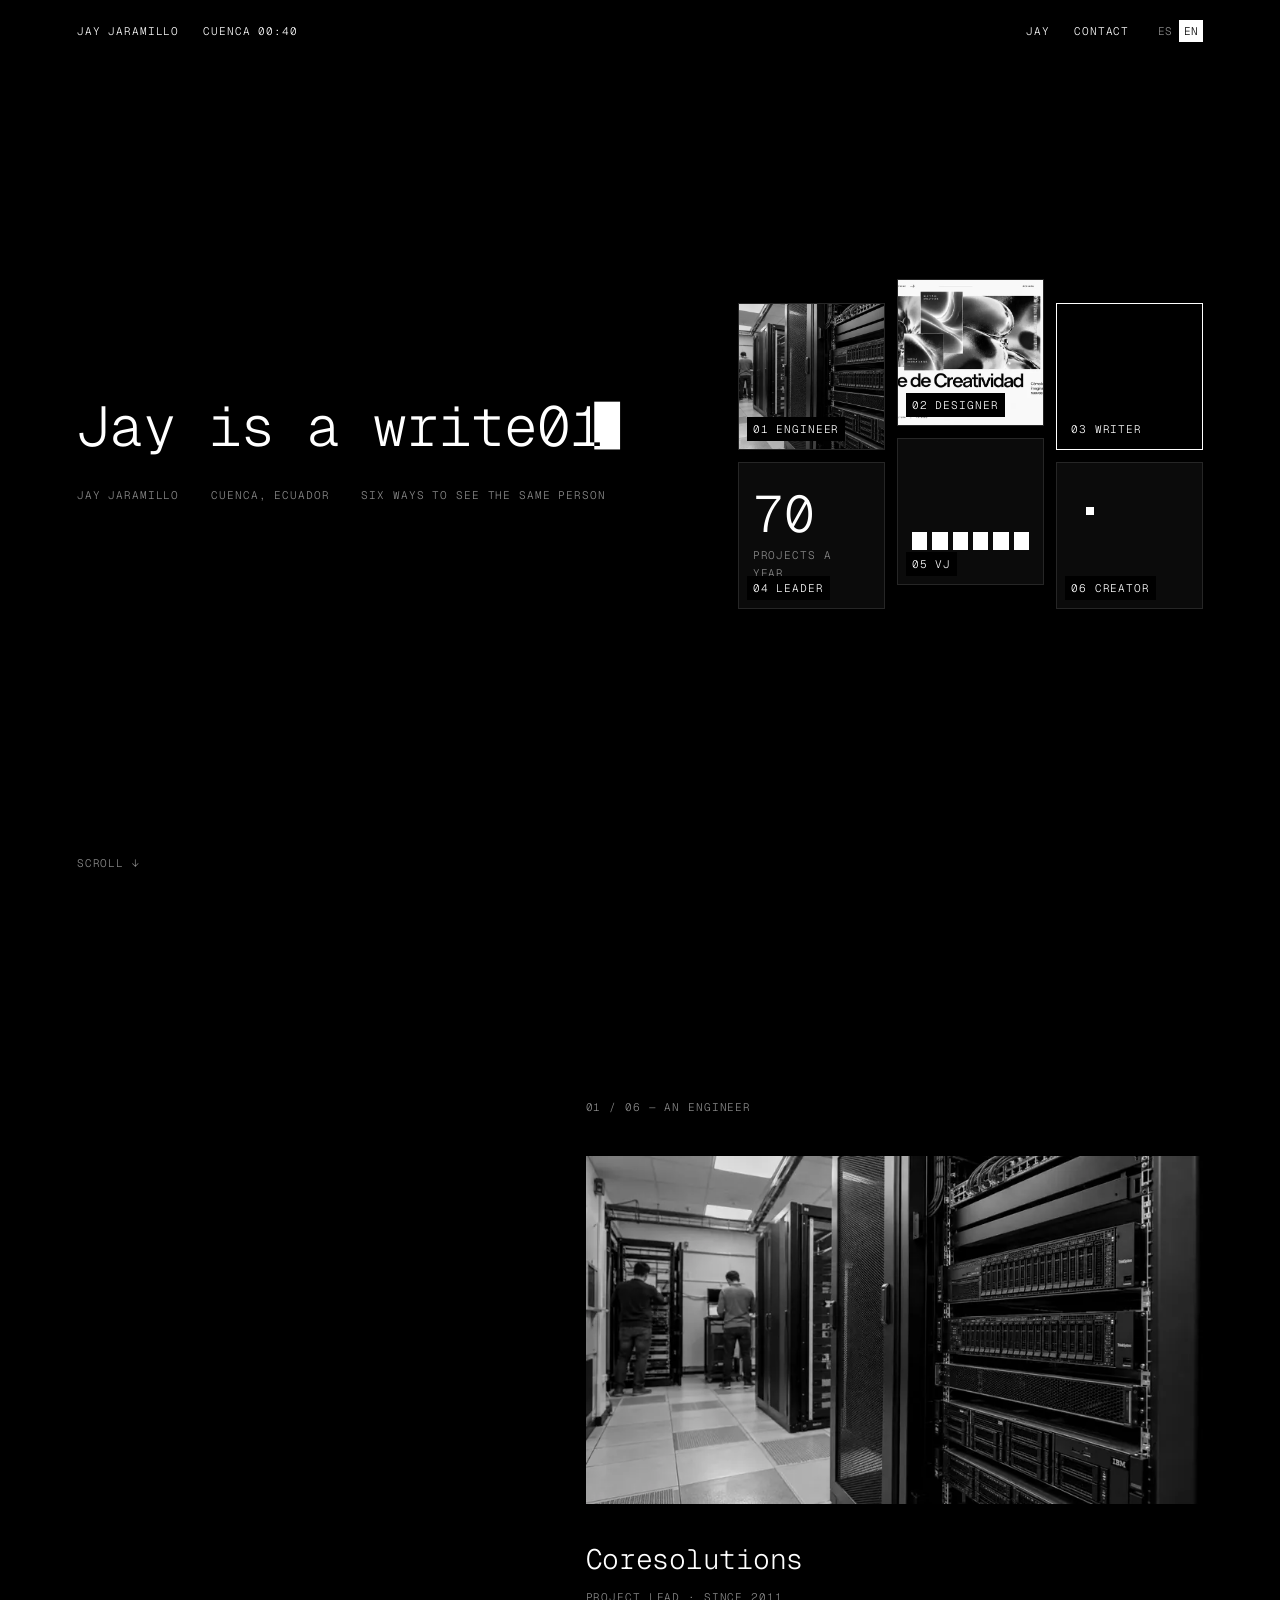
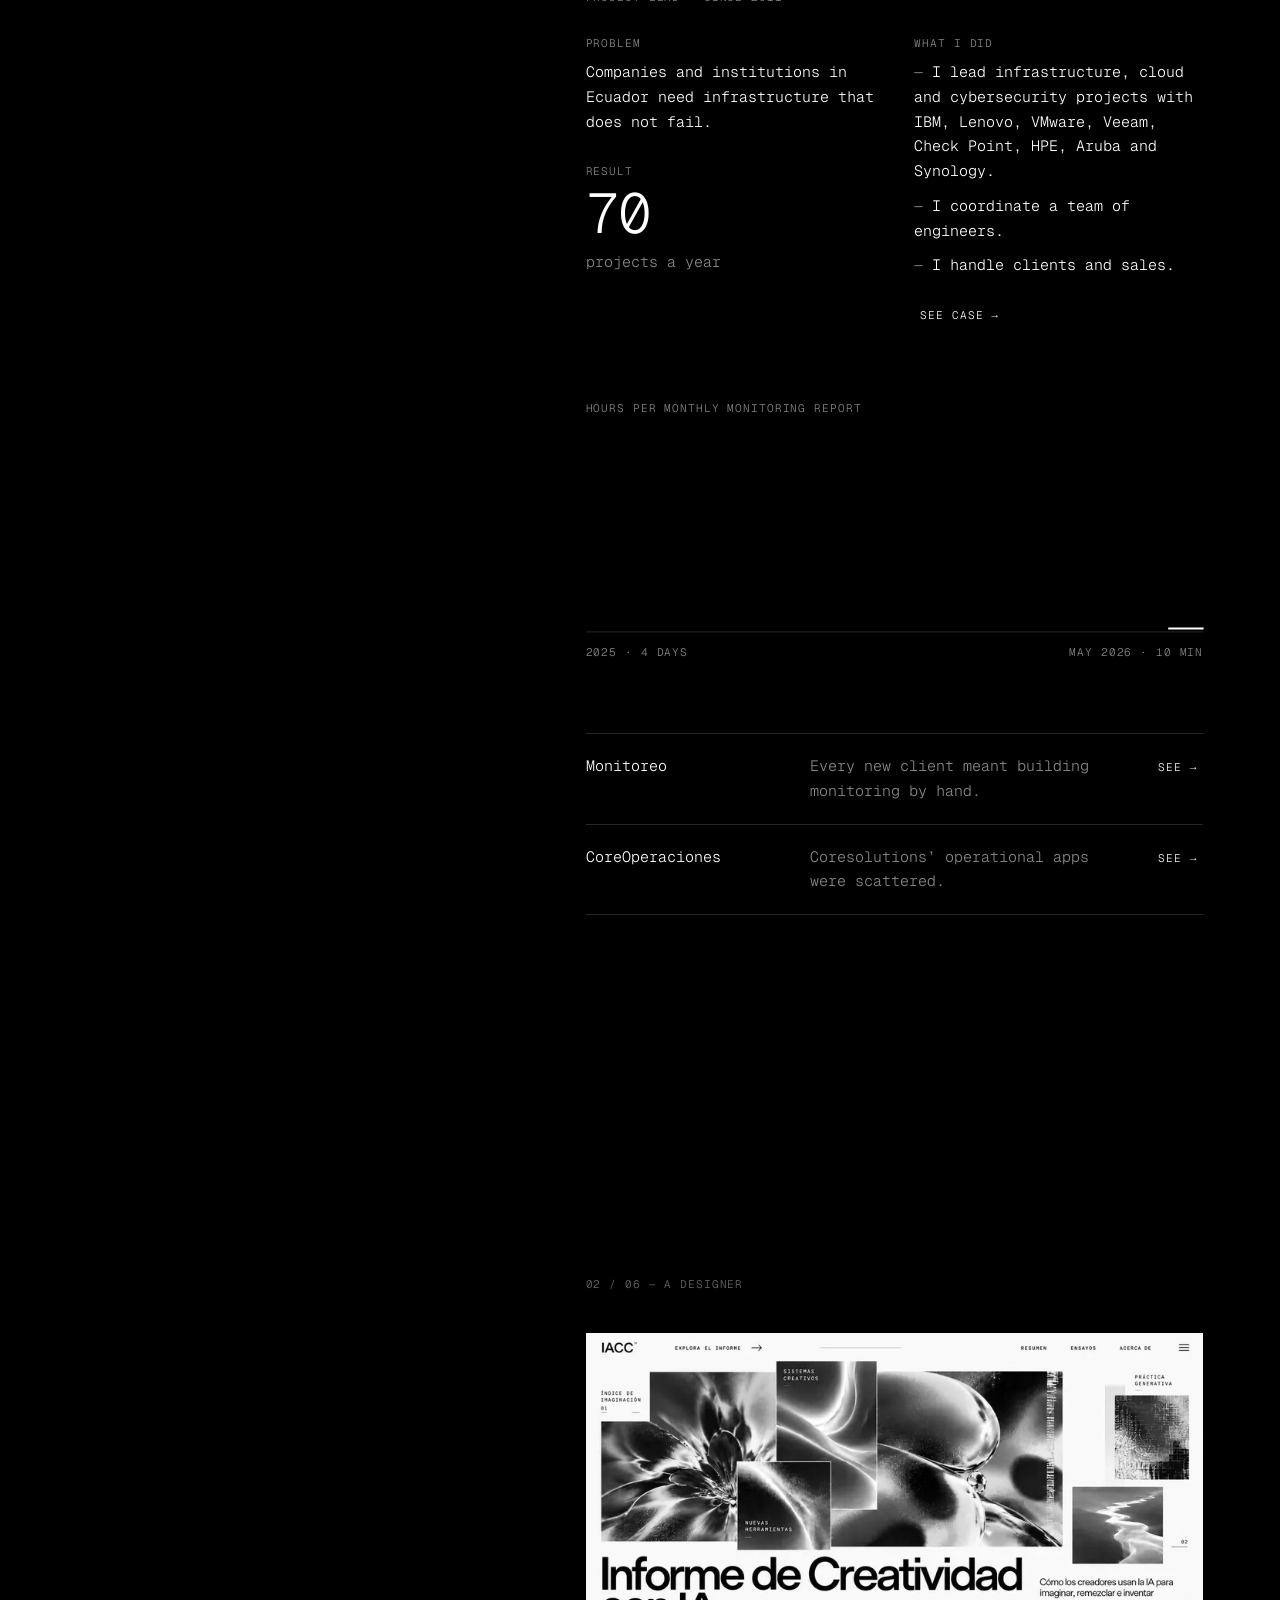
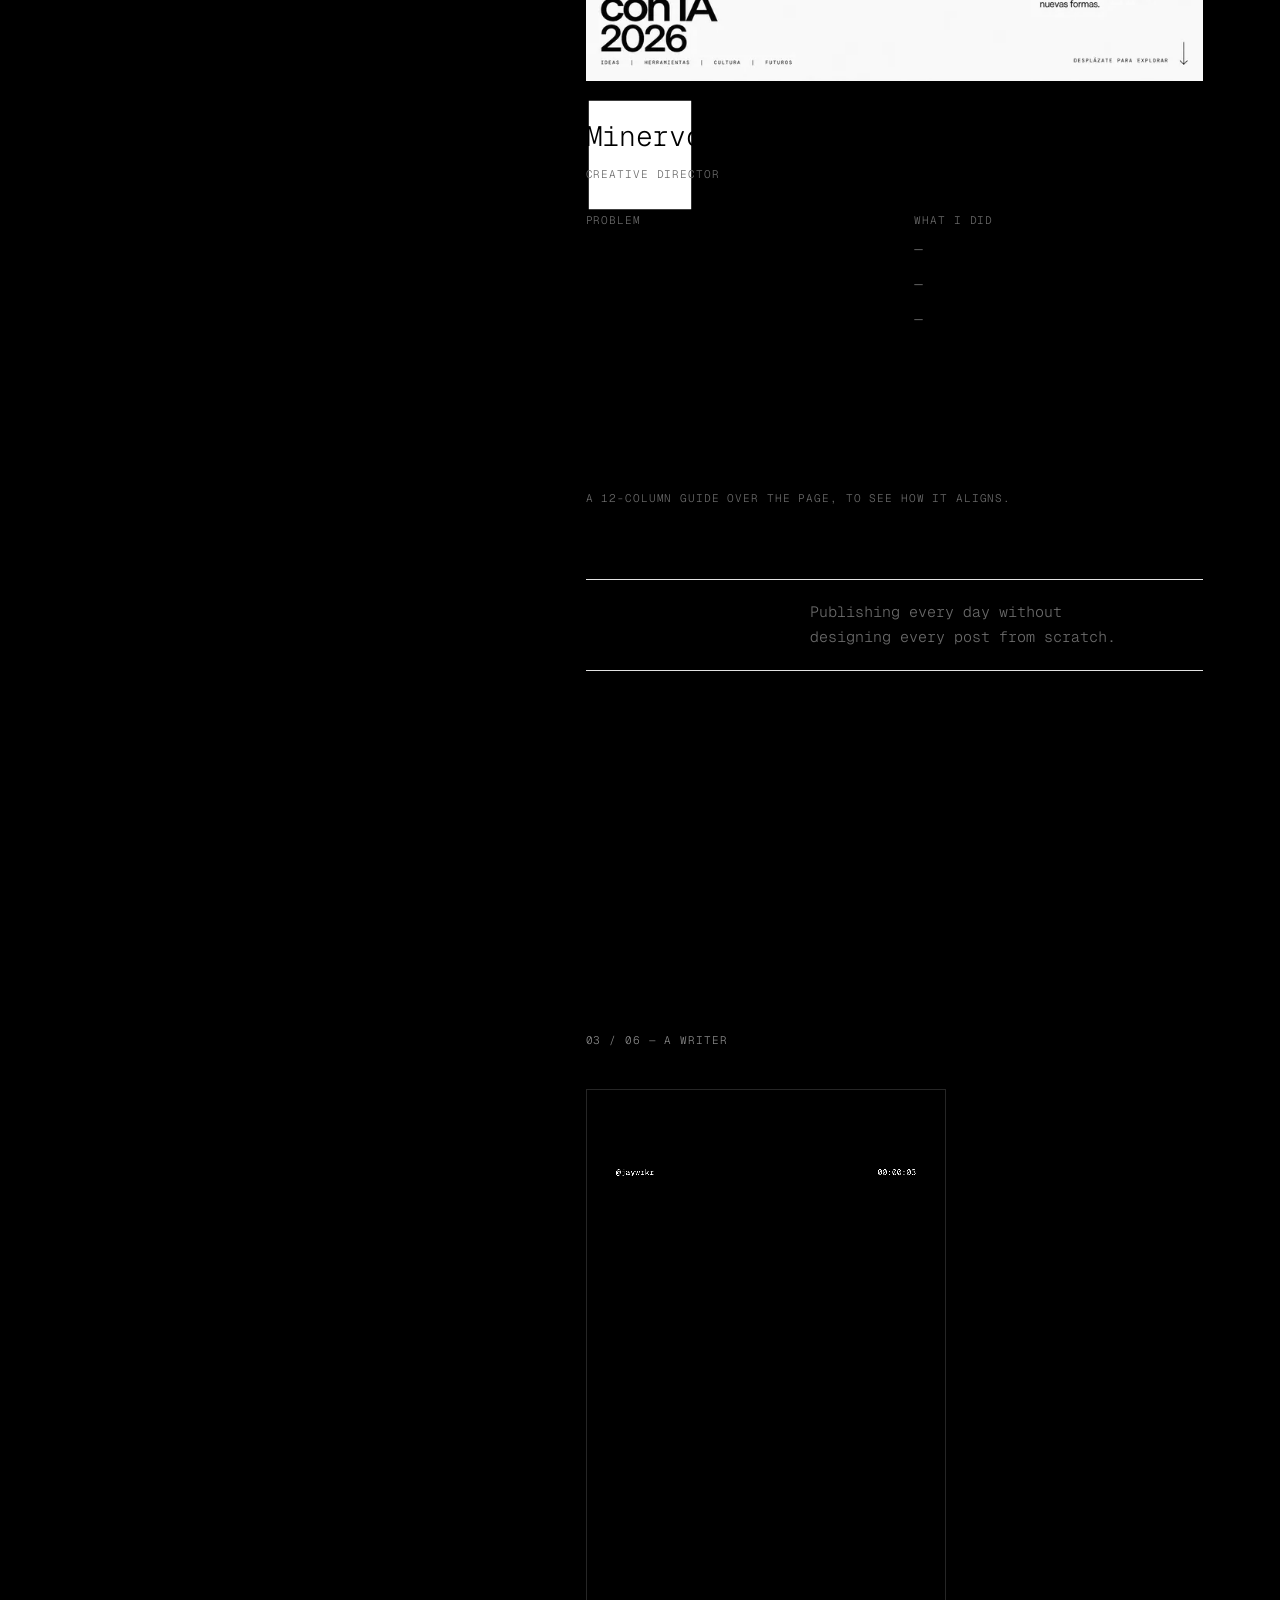
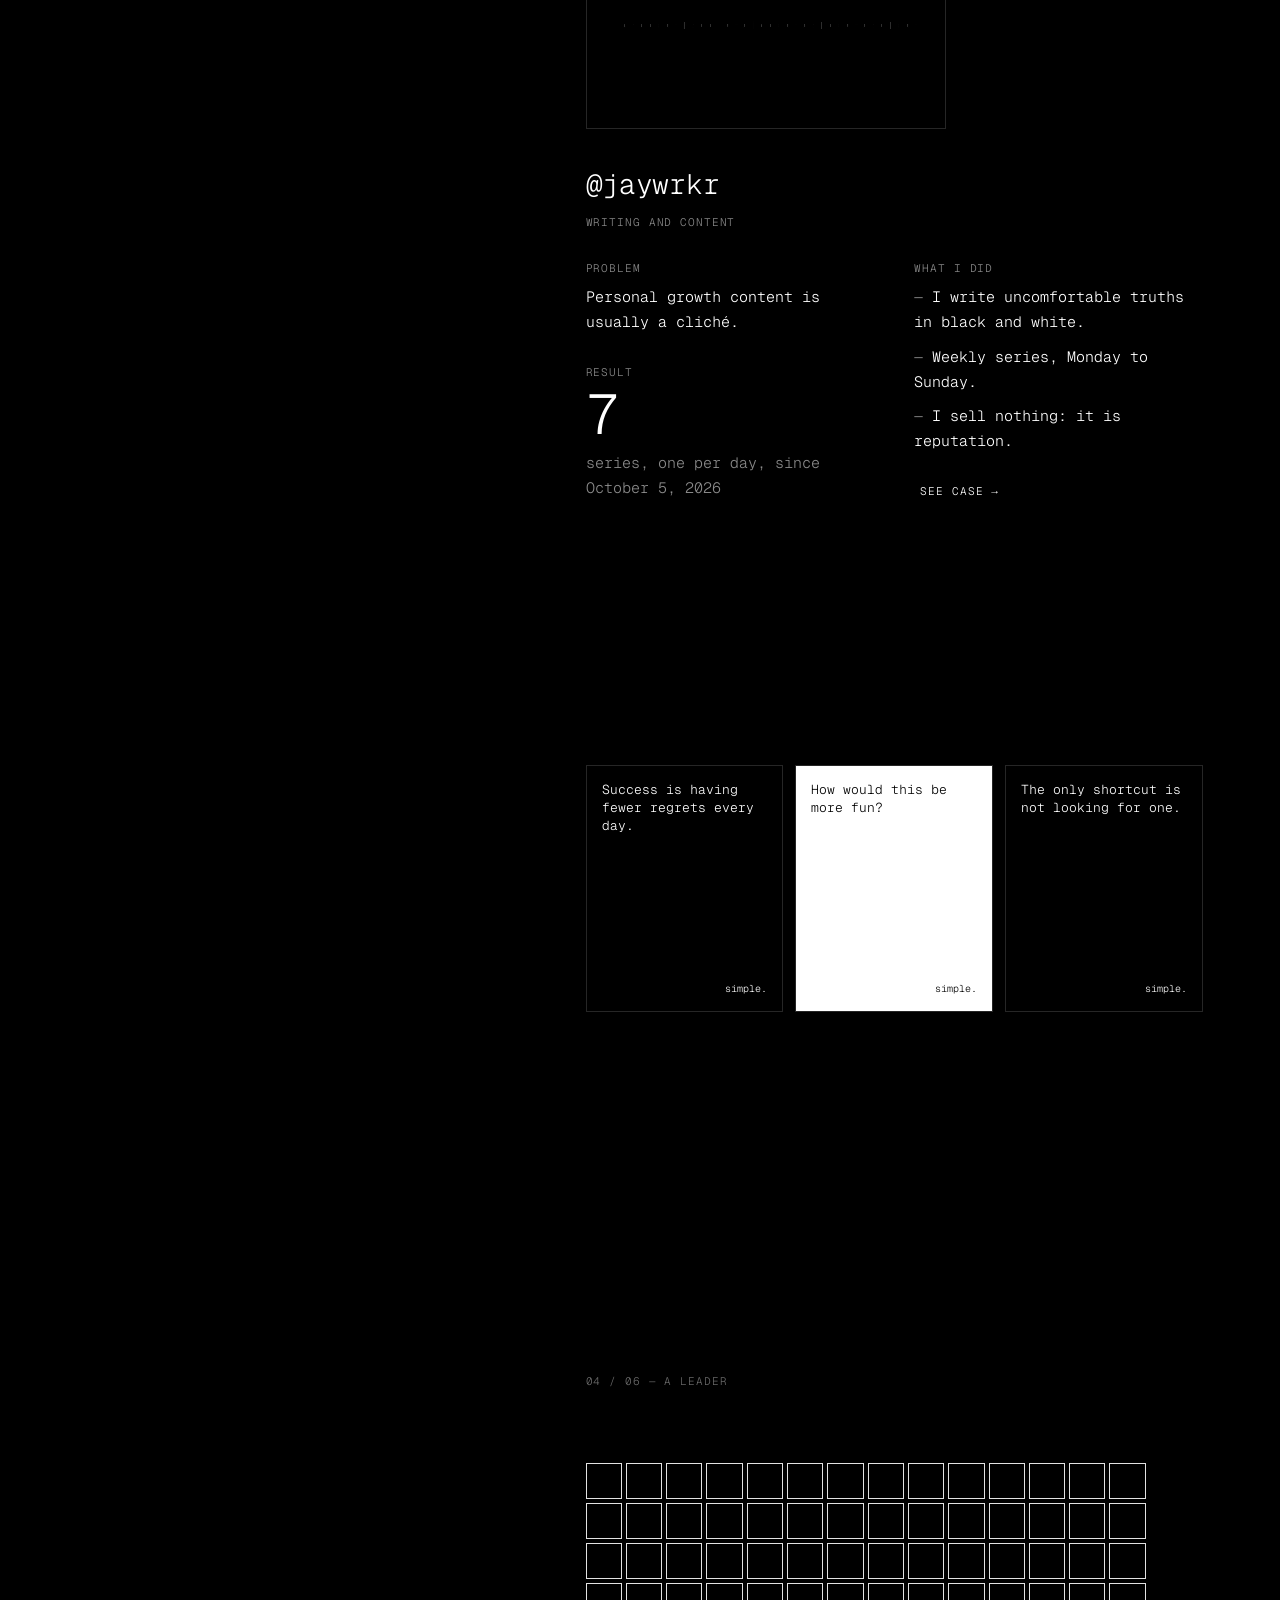
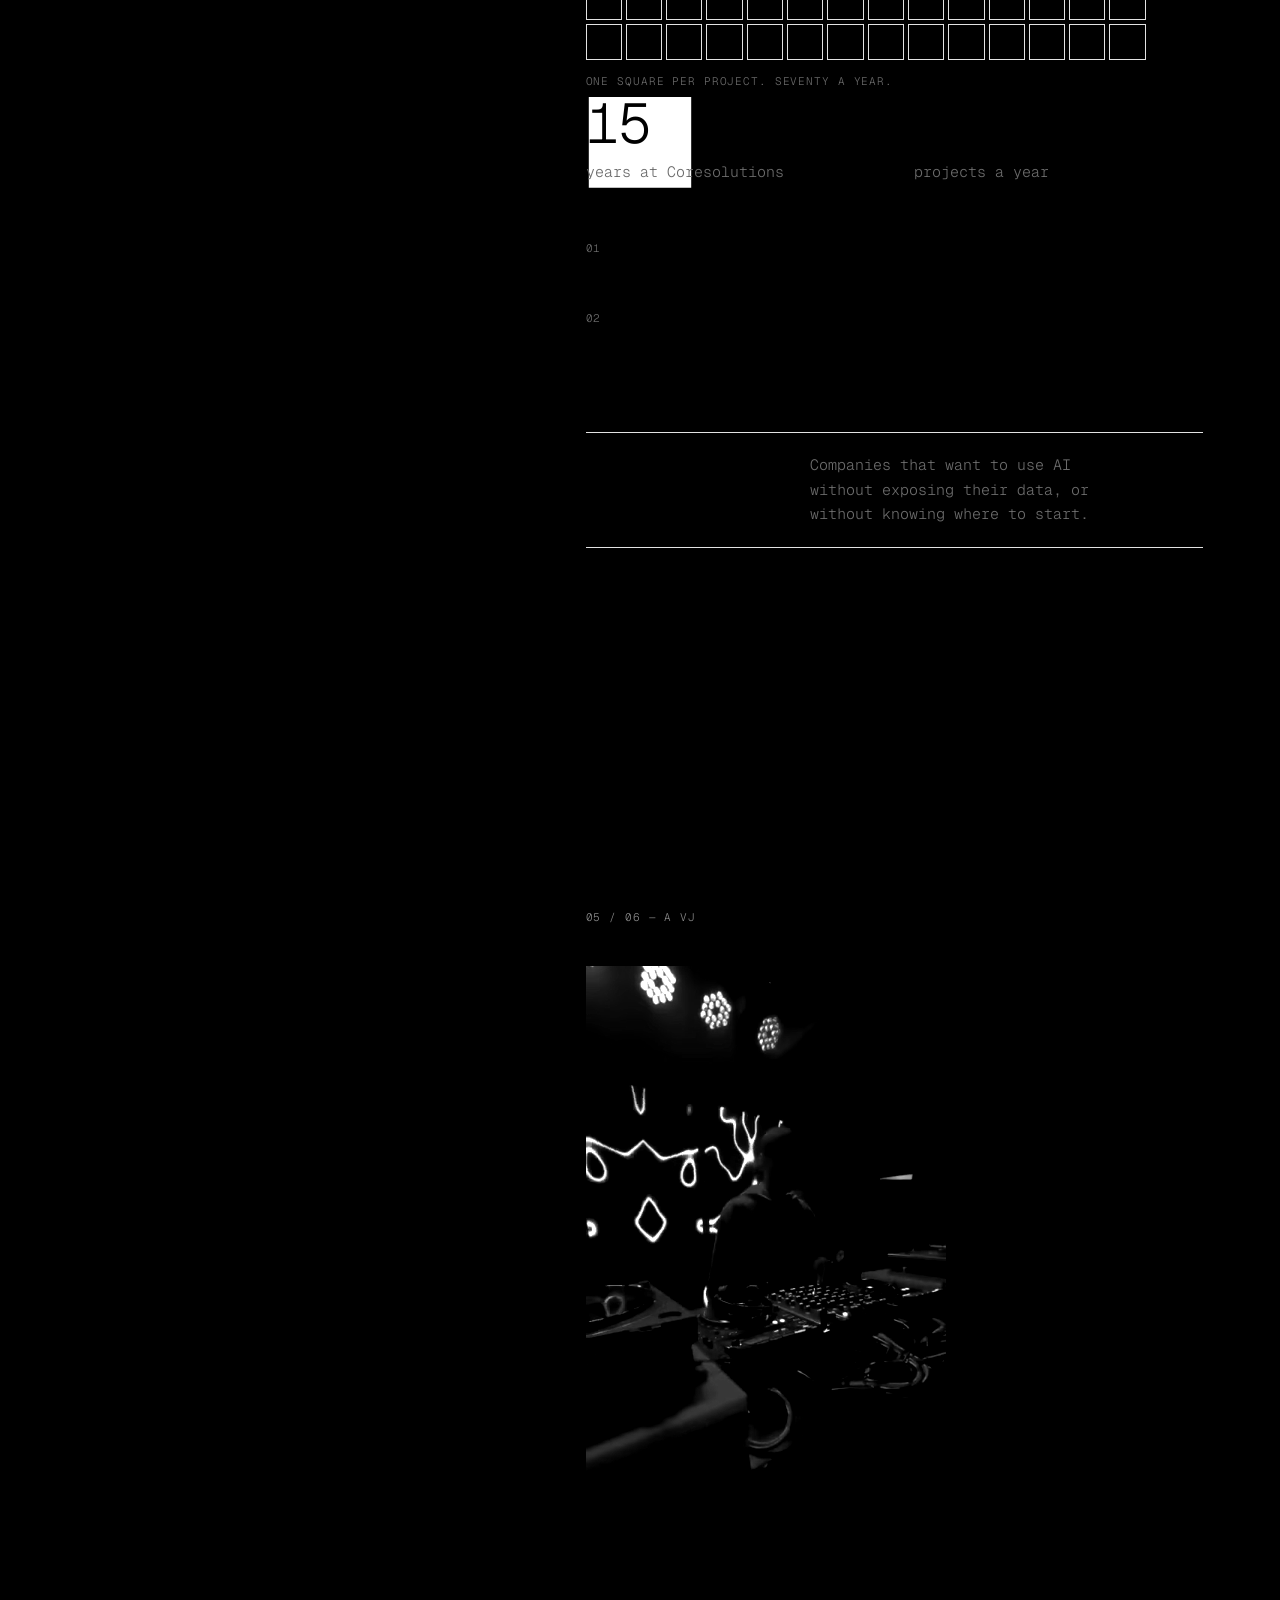
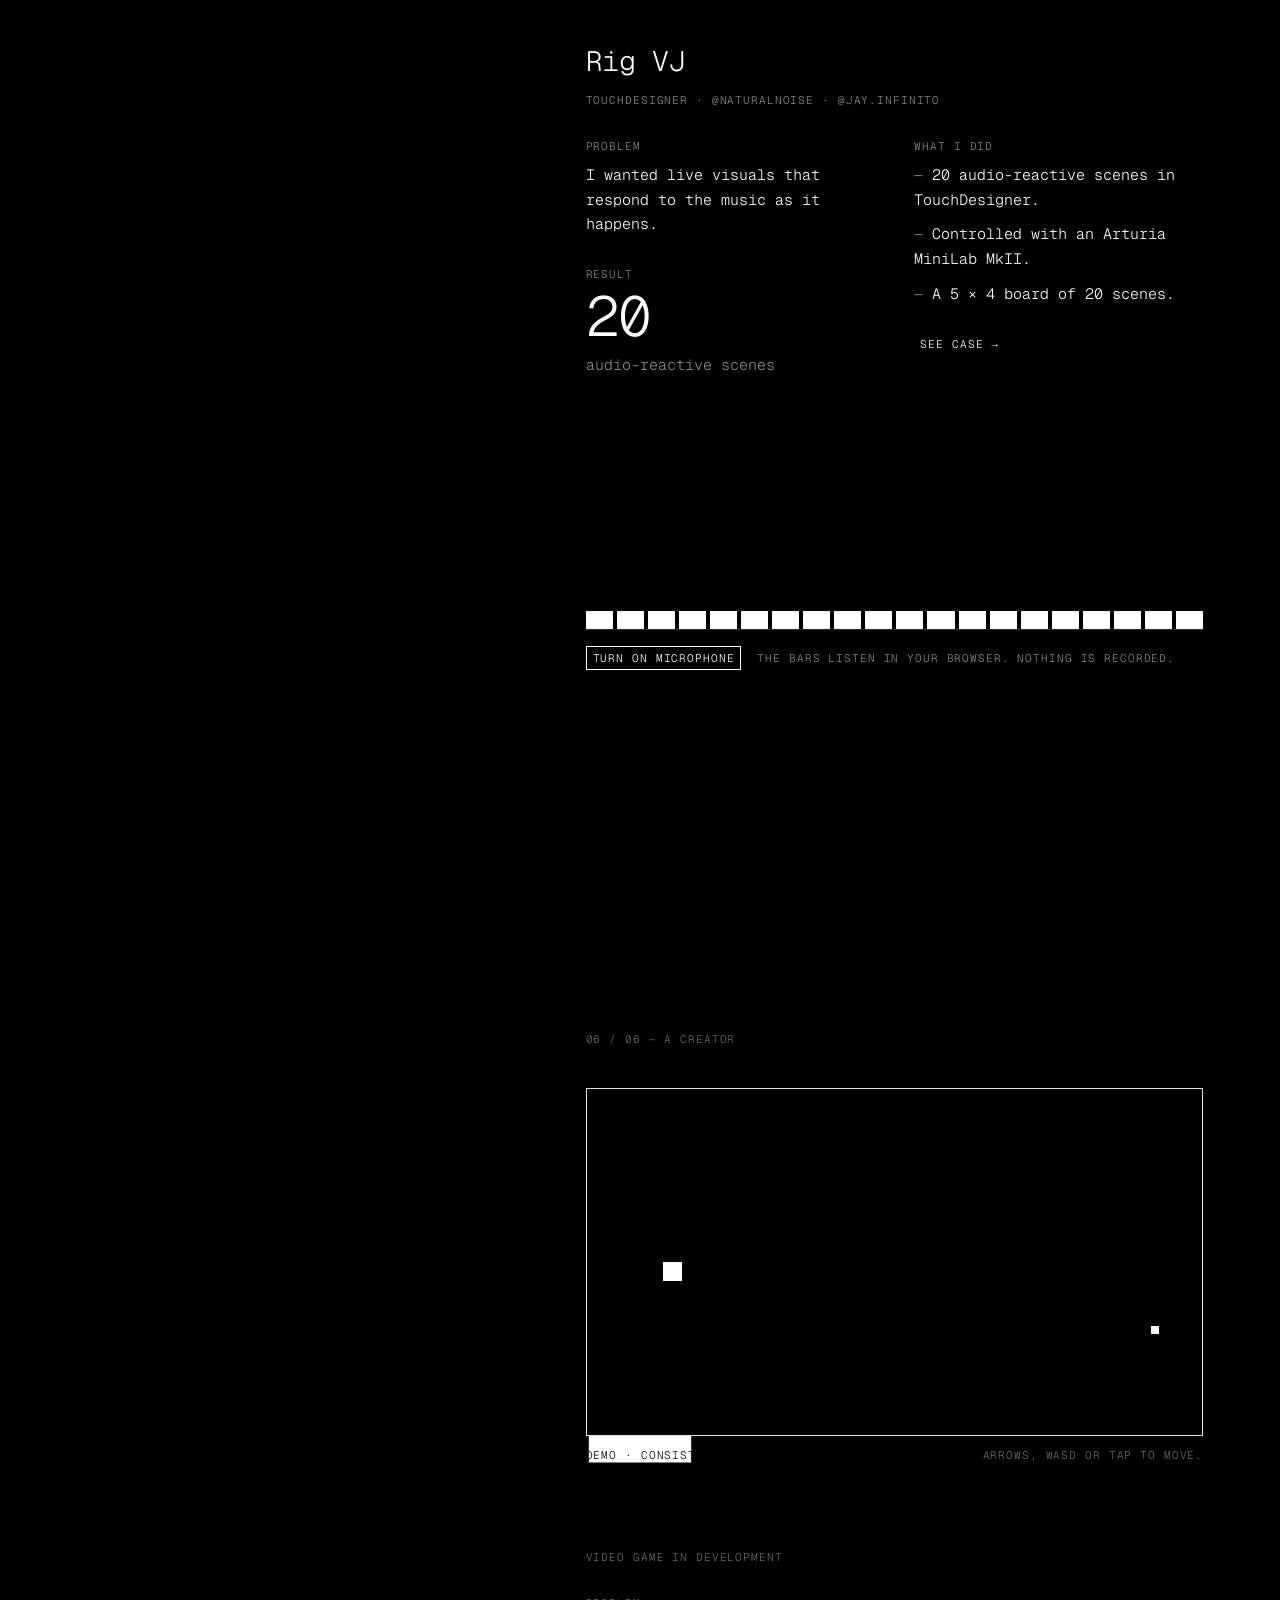
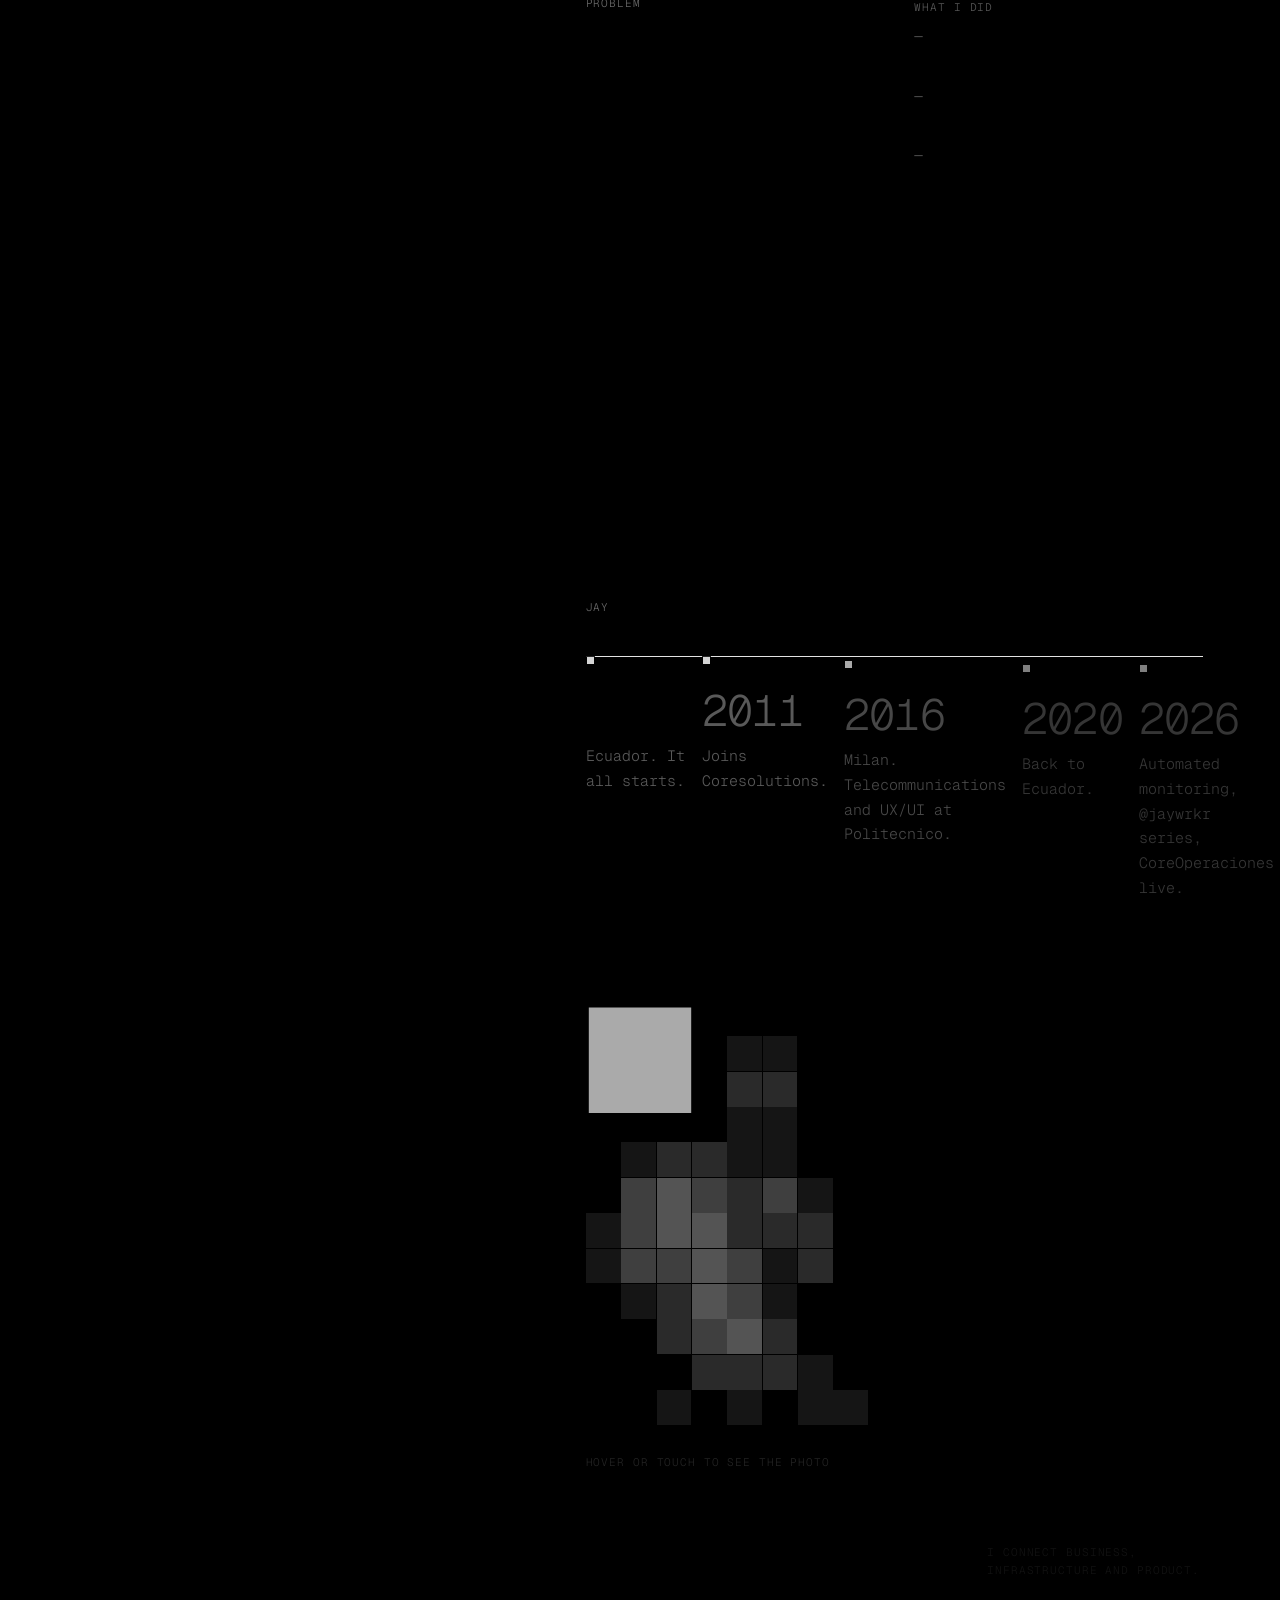
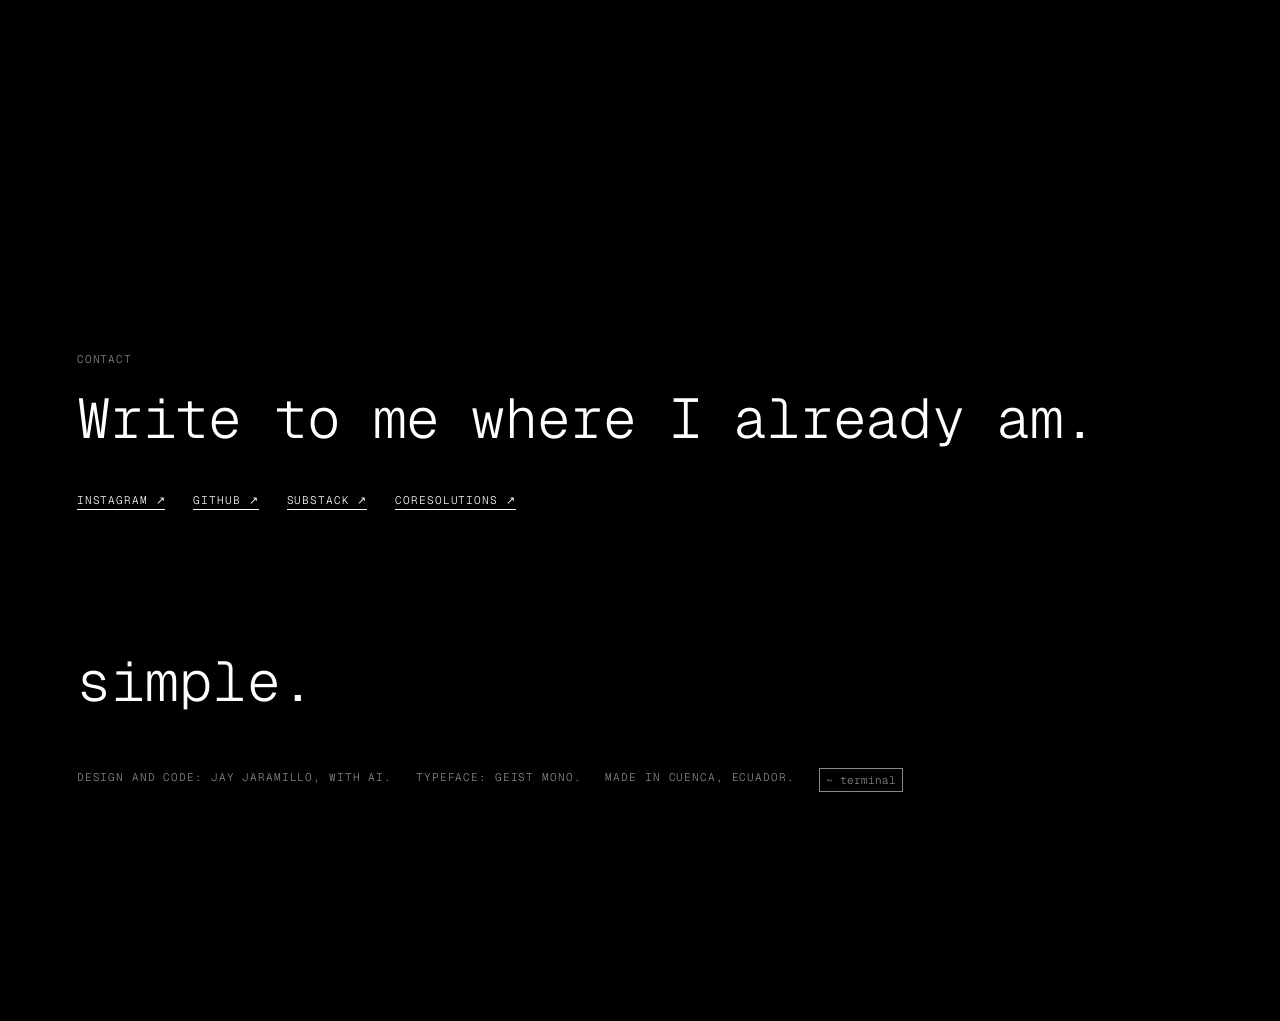
==== commit ece71fce: "VJ: video real del set en vivo; fuera J-Drums - Capítulo VJ: 14 s del set en vivo, en gris; al pasar" ====
--- a/index.html
+++ b/index.html
@@ -129,6 +129,8 @@
 .feat .ph.img:not(.vid){aspect-ratio:16/9}
 .ph.col img{filter:grayscale(1);transition:filter .6s steps(6)}
 .ph.col:hover img{filter:none}
+.ph.col video{filter:grayscale(1) brightness(1.35) contrast(1.35);transition:filter .6s steps(6)}
+.ph.col:hover video,.ph.col:focus-within video{filter:none}
 .feat .ph.vid,.case .imgs>.ph.vid{aspect-ratio:9/16;width:min(360px,100%);background:#000;outline:1px solid var(--line);outline-offset:-1px}
 
 /* Jay */
@@ -363,12 +365,9 @@
  coreai:{n:'CoreAI',
   es:{dec:'Primero herramienta interna, después producto para clientes.', role:'Lidero la práctica', prob:'Empresas que quieren usar IA sin exponer sus datos o sin saber por dónde empezar.', did:['IA propia on-premise: primero herramienta interna, después producto.','Oferta ChatGPT Enterprise: Discovery, Launch, Adoption y Go.','Formación del equipo.'], img:['Diagrama de la oferta','Arquitectura on-premise','Taller con un cliente']},
   en:{dec:'Internal tool first, product for clients next.', role:'I lead the practice', prob:'Companies that want to use AI without exposing their data, or without knowing where to start.', did:['Our own on-premise AI: internal tool first, product next.','ChatGPT Enterprise offer: Discovery, Launch, Adoption and Go.','Team training.'], img:['Offer diagram','On-premise architecture','Workshop with a client']}},
- vj:{n:'Rig VJ', big:'20', url:'https://www.instagram.com/naturalnoise/',
-  es:{dec:'Un tablero fijo de 20 escenas que se controla a mano en vivo.', role:'TouchDesigner · @naturalnoise · @jay.infinito', prob:'Quería visuales en vivo que respondan a la música en el momento.', did:['20 escenas audio-reactivas en TouchDesigner.','Control con Arturia MiniLab MkII.','Tablero de 20 escenas en 5 × 4.'], bigL:'escenas audio-reactivas', img:['Clip en vivo de 10 s','Tablero de escenas','Foto del set']},
-  en:{dec:'A fixed board of 20 scenes controlled by hand, live.', role:'TouchDesigner · @naturalnoise · @jay.infinito', prob:'I wanted live visuals that respond to the music as it happens.', did:['20 audio-reactive scenes in TouchDesigner.','Controlled with an Arturia MiniLab MkII.','A 5 × 4 board of 20 scenes.'], bigL:'audio-reactive scenes', img:['10 s live clip','Scene board','Photo of the set']}},
- jdrums:{n:'J-Drums',
-  es:{dec:'Practicar con la batería real por MIDI, no con el teclado.', role:'Web · MIDI', prob:'Practicar batería solo es aburrido y sin guía.', did:['Las notas caen como en Guitar Hero y se tocan en una Roland TD-02.','Modo lecciones y modo grooves.','Calibración MIDI en la misma página.'], img:['Video de pantalla con la batería','Modo lecciones','Calibración MIDI']},
-  en:{dec:'Practice on the real kit over MIDI, not the keyboard.', role:'Web · MIDI', prob:'Practicing drums alone is boring and has no guidance.', did:['Notes fall like in Guitar Hero and are played on a Roland TD-02.','Lessons mode and grooves mode.','MIDI calibration on the same page.'], img:['Screen recording with the kit','Lessons mode','MIDI calibration']}},
+ vj:{n:'Rig VJ', big:'20', video:'assets/vj-1', color:true, url:'https://www.instagram.com/naturalnoise/',
+  es:{dec:'Un tablero fijo de 20 escenas que se controla a mano en vivo.', role:'TouchDesigner · @naturalnoise · @jay.infinito', prob:'Quería visuales en vivo que respondan a la música en el momento.', did:['20 escenas audio-reactivas en TouchDesigner.','Control con Arturia MiniLab MkII.','Tablero de 20 escenas en 5 × 4.'], bigL:'escenas audio-reactivas', img:['VJ set en vivo','Tablero de escenas','Foto del set']},
+  en:{dec:'A fixed board of 20 scenes controlled by hand, live.', role:'TouchDesigner · @naturalnoise · @jay.infinito', prob:'I wanted live visuals that respond to the music as it happens.', did:['20 audio-reactive scenes in TouchDesigner.','Controlled with an Arturia MiniLab MkII.','A 5 × 4 board of 20 scenes.'], bigL:'audio-reactive scenes', img:['Live VJ set','Scene board','Photo of the set']}},
  whitedot:{n:'WhiteDot',
   es:{dec:'Web primero; después iOS, Android y PC.', role:'Videojuego en desarrollo', prob:'Un juego que premie la constancia, no la suerte.', did:['Eres un pixel blanco en un mundo negro que crece.','La música electrónica se genera al jugar.','Web primero; después iOS, Android y PC.'], img:['Captura del juego','Bioma','Logros']},
   en:{dec:'Web first; then iOS, Android and PC.', role:'Video game in development', prob:'A game that rewards consistency, not luck.', did:['You are a white pixel in a black world that grows.','Electronic music is generated as you play.','Web first; then iOS, Android and PC.'], img:['Game screenshot','Biome','Achievements']}}
@@ -379,7 +378,7 @@
  {id:'escritor', w:{es:'escritor', en:'a writer'}, theme:'dark', line:{es:'Verdades incómodas, escritas simple.', en:'Uncomfortable truths, written simple.'}, feat:'jaywrkr', more:[], quote:{es:'Optimizar no es avanzar.', en:'Optimizing is not moving forward.'}, posts:{es:['Éxito es tener cada día menos arrepentimientos.','¿Cómo sería esto más divertido?','El único atajo es no buscar atajos.'], en:['Success is having fewer regrets every day.','How would this be more fun?','The only shortcut is not looking for one.']}, tile:{type:'video', src:'assets/jaywrkr-24'}},
  {id:'lider', w:{es:'líder', en:'a leader'}, theme:'light', line:{es:'Pragmatismo. Escucha, habla menos.', en:'Pragmatism. Listen, talk less.'}, feat:null, more:['coreai'], prin:{es:['Pragmatismo.','Escucha, habla menos.'], en:['Pragmatism.','Listen, talk less.']}, stats:{es:[['15','años en Coresolutions'],['70','proyectos al año']], en:[['15','years at Coresolutions'],['70','projects a year']]}, tile:{type:'num'}},
  {id:'vj', w:{es:'VJ', en:'a VJ'}, theme:'dark', line:{es:'Visuales en vivo que responden a la música.', en:'Live visuals that respond to the music.'}, feat:'vj', more:[], tile:{type:'vj'}},
- {id:'creador', w:{es:'creador', en:'a creator'}, theme:'light', line:{es:'Constancia, no suerte.', en:'Consistency, not luck.'}, feat:'whitedot', more:['jdrums'], tile:{type:'dot'}}
+ {id:'creador', w:{es:'creador', en:'a creator'}, theme:'light', line:{es:'Constancia, no suerte.', en:'Consistency, not luck.'}, feat:'whitedot', more:[], tile:{type:'dot'}}
 ];
 const P = k => Object.assign({k, n: PJ[k].n, big: PJ[k].big, src: PJ[k].src, video: PJ[k].video, color: PJ[k].color, url: PJ[k].url}, PJ[k][LANG]);
 
@@ -389,12 +388,12 @@
  ? `<div class="ph img ${cls}">${pic(src, alt, '(max-width: 900px) 100vw, 50vw')}</div>`
  : `<div class="ph ${cls}"><span class="small">${esc(label)}</span></div>`;
 const srcOf = (p, i) => (p.src && p.src[i]) || '';
-const vid = (src, label) => `<div class="ph img vid"><video poster="${src}.jpg" muted loop playsinline preload="none" aria-label="${esc(label)}"><source src="${src}.webm" type="video/webm"><source src="${src}.mp4" type="video/mp4"></video></div>`;
-const COV = {monitoreo:'4d → 10m', coreoperaciones:'6 → 1', sistema:'simple.', coreai:'IA on-prem', jdrums:'TD-02', whitedot:'■'};
+const vid = (src, label, cls = '') => `<div class="ph img vid ${cls}"><video poster="${src}.jpg" muted loop playsinline preload="none" aria-label="${esc(label)}"><source src="${src}.webm" type="video/webm"><source src="${src}.mp4" type="video/mp4"></video></div>`;
+const COV = {monitoreo:'4d → 10m', coreoperaciones:'6 → 1', sistema:'simple.', coreai:'IA on-prem', whitedot:'■'};
 const cover = p => p.k === 'vj'
  ? `<div class="cov vjg" aria-hidden="true">${'<i></i>'.repeat(20)}<span class="cap small">${esc(p.n)} · 5 × 4</span></div>`
  : `<div class="cov" aria-hidden="true"><span class="small mute">${esc(p.n)}</span><span class="cv">${esc(COV[p.k] || p.big || p.n)}</span></div>`;
-const media = (p, i, label, inCase) => p.video && i === 0 ? vid(p.video, p.img[0]) : srcOf(p, i) ? ph(label, p.color && !inCase ? 'col' : '', srcOf(p, i), p.img[i]) : cover(p);
+const media = (p, i, label, inCase) => p.video && i === 0 ? vid(p.video, p.img[0], p.color && !inCase ? 'col' : '') : srcOf(p, i) ? ph(label, p.color && !inCase ? 'col' : '', srcOf(p, i), p.img[i]) : cover(p);
 const gameHTML = () => `<div class="wd"><canvas width="640" height="360" tabindex="0" aria-label="WhiteDot. ${esc(t('wdHint'))}"></canvas><p class="sc small"><span>${t('wdScore')} <b class="n">0</b></span><span class="mute">${t('wdHint')}</span></p><p class="unl small" hidden>${t('wdUnlock')} <a href="https://www.instagram.com/jaywrkr/" target="_blank" rel="noopener">@jaywrkr ↗</a></p></div>`;
 function momentHTML(c){
  switch (c.id){
@@ -609,12 +608,12 @@
  es:{hello:['jay@cuenca — terminal', 'Escribe help.'],
   help:['whoami        quién es Jay', 'stack         con qué trabaja', 'proyectos     lista de proyectos', 'abrir <id>    abre un proyecto', 'ir <faceta>   va a un capítulo', 'idioma es|en  cambia el idioma', 'reticula      muestra la retícula', 'whitedot      el juego', 'clear · salir'],
   whoami:['Jay Jaramillo · Cuenca, Ecuador', 'Ingeniero en telecomunicaciones y diseñador UX/UI (Politecnico di Milano).', 'Líder de proyectos en Coresolutions desde 2011.', 'Director creativo en Minervo Studio.', 'Escribe como @jaywrkr. Hace visuales en vivo. Toca batería.'],
-  stack:['infra       VMware · IBM · Lenovo · HPE · Aruba · Synology', 'seguridad   Check Point · Veeam', 'devops      Terraform · Ansible · Docker · GitLab CI/CD', 'monitoreo   Prometheus · Grafana', 'producto    Next.js · Neon · MCP · GSAP', 'ia          ChatGPT Enterprise · IA on-premise', 'visuales    TouchDesigner · Arturia MiniLab MkII', 'batería     Roland TD-02 · MIDI'],
+  stack:['infra       VMware · IBM · Lenovo · HPE · Aruba · Synology', 'seguridad   Check Point · Veeam', 'devops      Terraform · Ansible · Docker · GitLab CI/CD', 'monitoreo   Prometheus · Grafana', 'producto    Next.js · Neon · MCP · GSAP', 'ia          ChatGPT Enterprise · IA on-premise', 'visuales    TouchDesigner · Arturia MiniLab MkII'],
   wd:['WhiteDot · en desarrollo', 'Un pixel blanco en un mundo negro que crece.', 'La demo está en el capítulo Creador: atrapa 7.', 'Sigue el desarrollo en @jaywrkr.'], openHint:'abrir <id> para ver uno.', noProj:'Ese proyecto no existe. Escribe proyectos.', facets:'Facetas: ingeniero, disenador, escritor, lider, vj, creador.', langOk:'Idioma: español.', sudo:'No hace falta. simple.', unknown:'No existe: %. Escribe help.'},
  en:{hello:['jay@cuenca — terminal', 'Type help.'],
   help:['whoami        who Jay is', 'stack         what he works with', 'projects      list of projects', 'open <id>     opens a project', 'go <facet>    jumps to a chapter', 'lang es|en    changes language', 'grid          shows the grid', 'whitedot      the game', 'clear · exit'],
   whoami:['Jay Jaramillo · Cuenca, Ecuador', 'Telecommunications engineer and UX/UI designer (Politecnico di Milano).', 'Project lead at Coresolutions since 2011.', 'Creative director at Minervo Studio.', 'Writes as @jaywrkr. Makes live visuals. Plays drums.'],
-  stack:['infra       VMware · IBM · Lenovo · HPE · Aruba · Synology', 'security    Check Point · Veeam', 'devops      Terraform · Ansible · Docker · GitLab CI/CD', 'monitoring  Prometheus · Grafana', 'product     Next.js · Neon · MCP · GSAP', 'ai          ChatGPT Enterprise · on-premise AI', 'visuals     TouchDesigner · Arturia MiniLab MkII', 'drums       Roland TD-02 · MIDI'],
+  stack:['infra       VMware · IBM · Lenovo · HPE · Aruba · Synology', 'security    Check Point · Veeam', 'devops      Terraform · Ansible · Docker · GitLab CI/CD', 'monitoring  Prometheus · Grafana', 'product     Next.js · Neon · MCP · GSAP', 'ai          ChatGPT Enterprise · on-premise AI', 'visuals     TouchDesigner · Arturia MiniLab MkII'],
   wd:['WhiteDot · in development', 'A white pixel in a black world that grows.', 'The demo is in the Creator chapter: catch 7.', 'Follow the build at @jaywrkr.'], openHint:'open <id> to see one.', noProj:'That project does not exist. Type projects.', facets:'Facets: engineer, designer, writer, leader, vj, creator.', langOk:'Language: English.', sudo:'Not needed. simple.', unknown:'Not found: %. Type help.'}
 };
 function say(lines, cls){ [].concat(lines).forEach(l => { const p = document.createElement('p'); if (cls) p.className = cls; p.textContent = l; tout.appendChild(p); }); tout.scrollTop = tout.scrollHeight; }
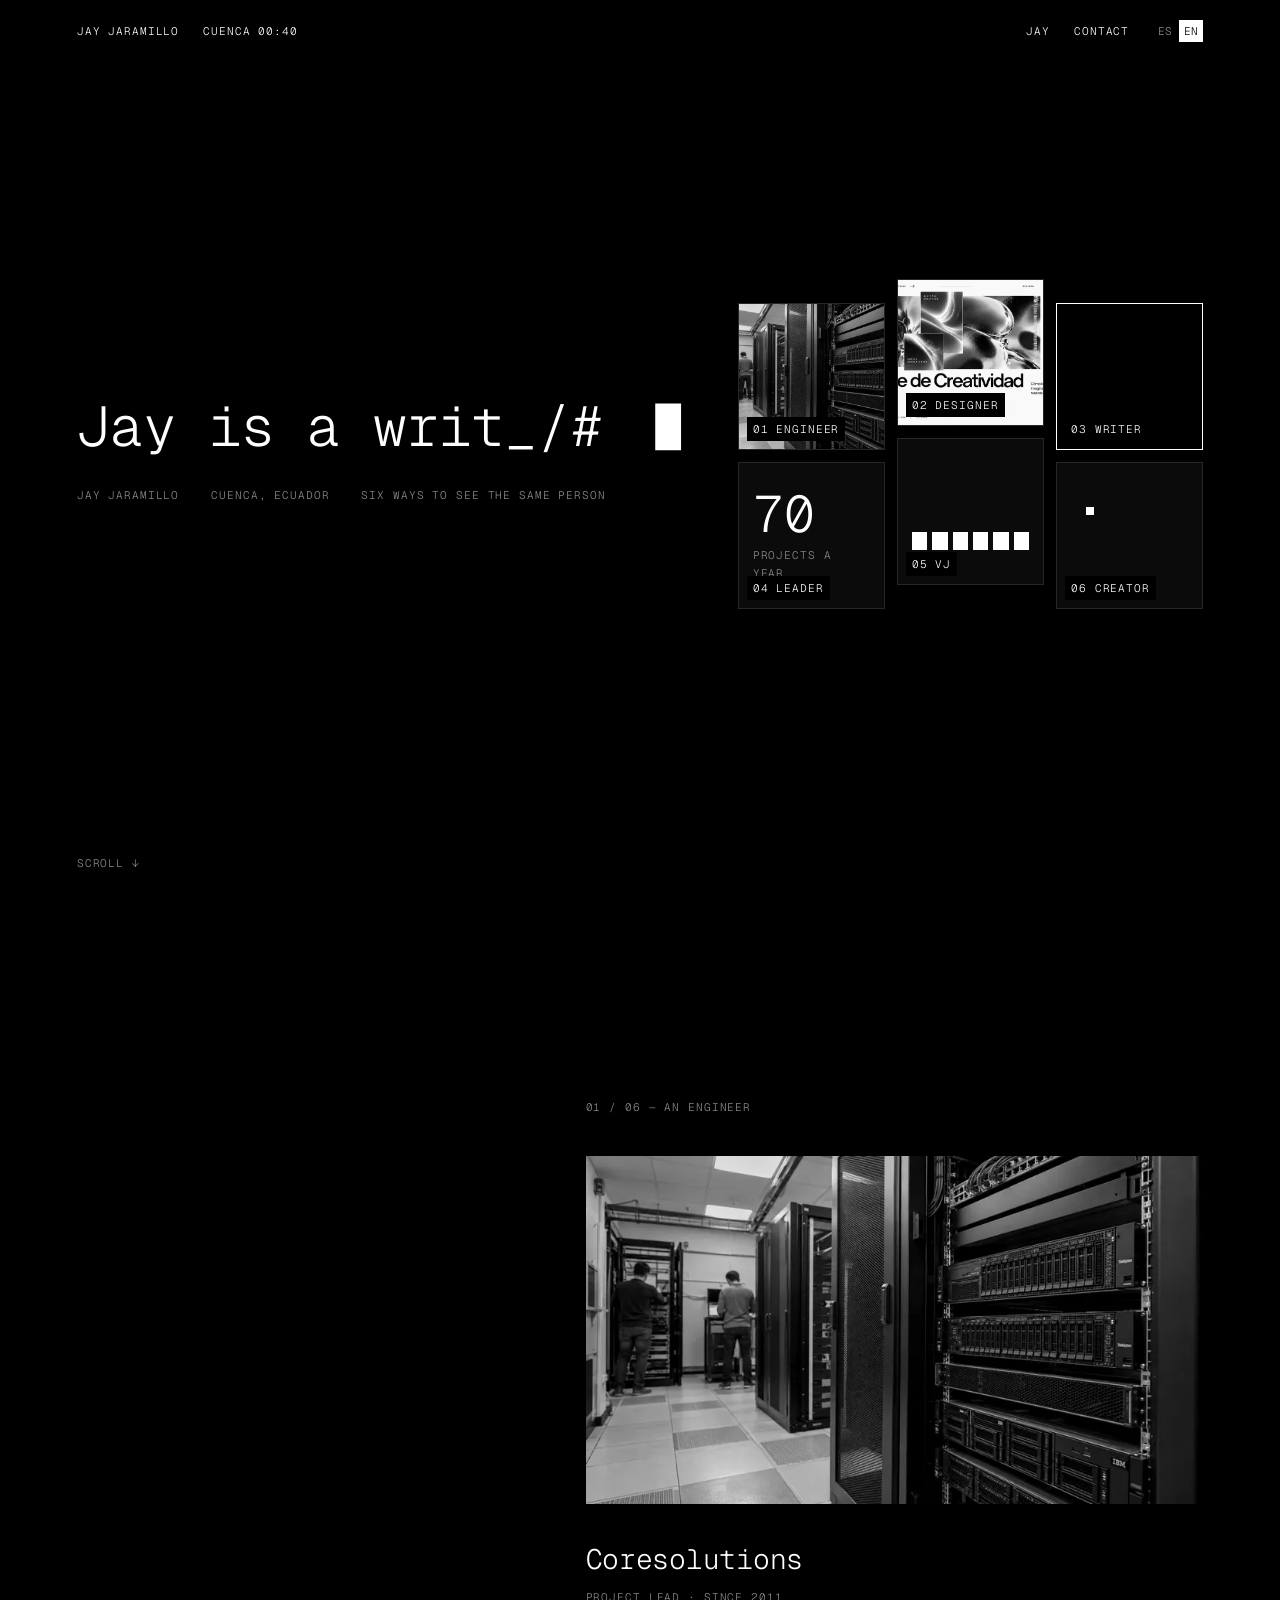
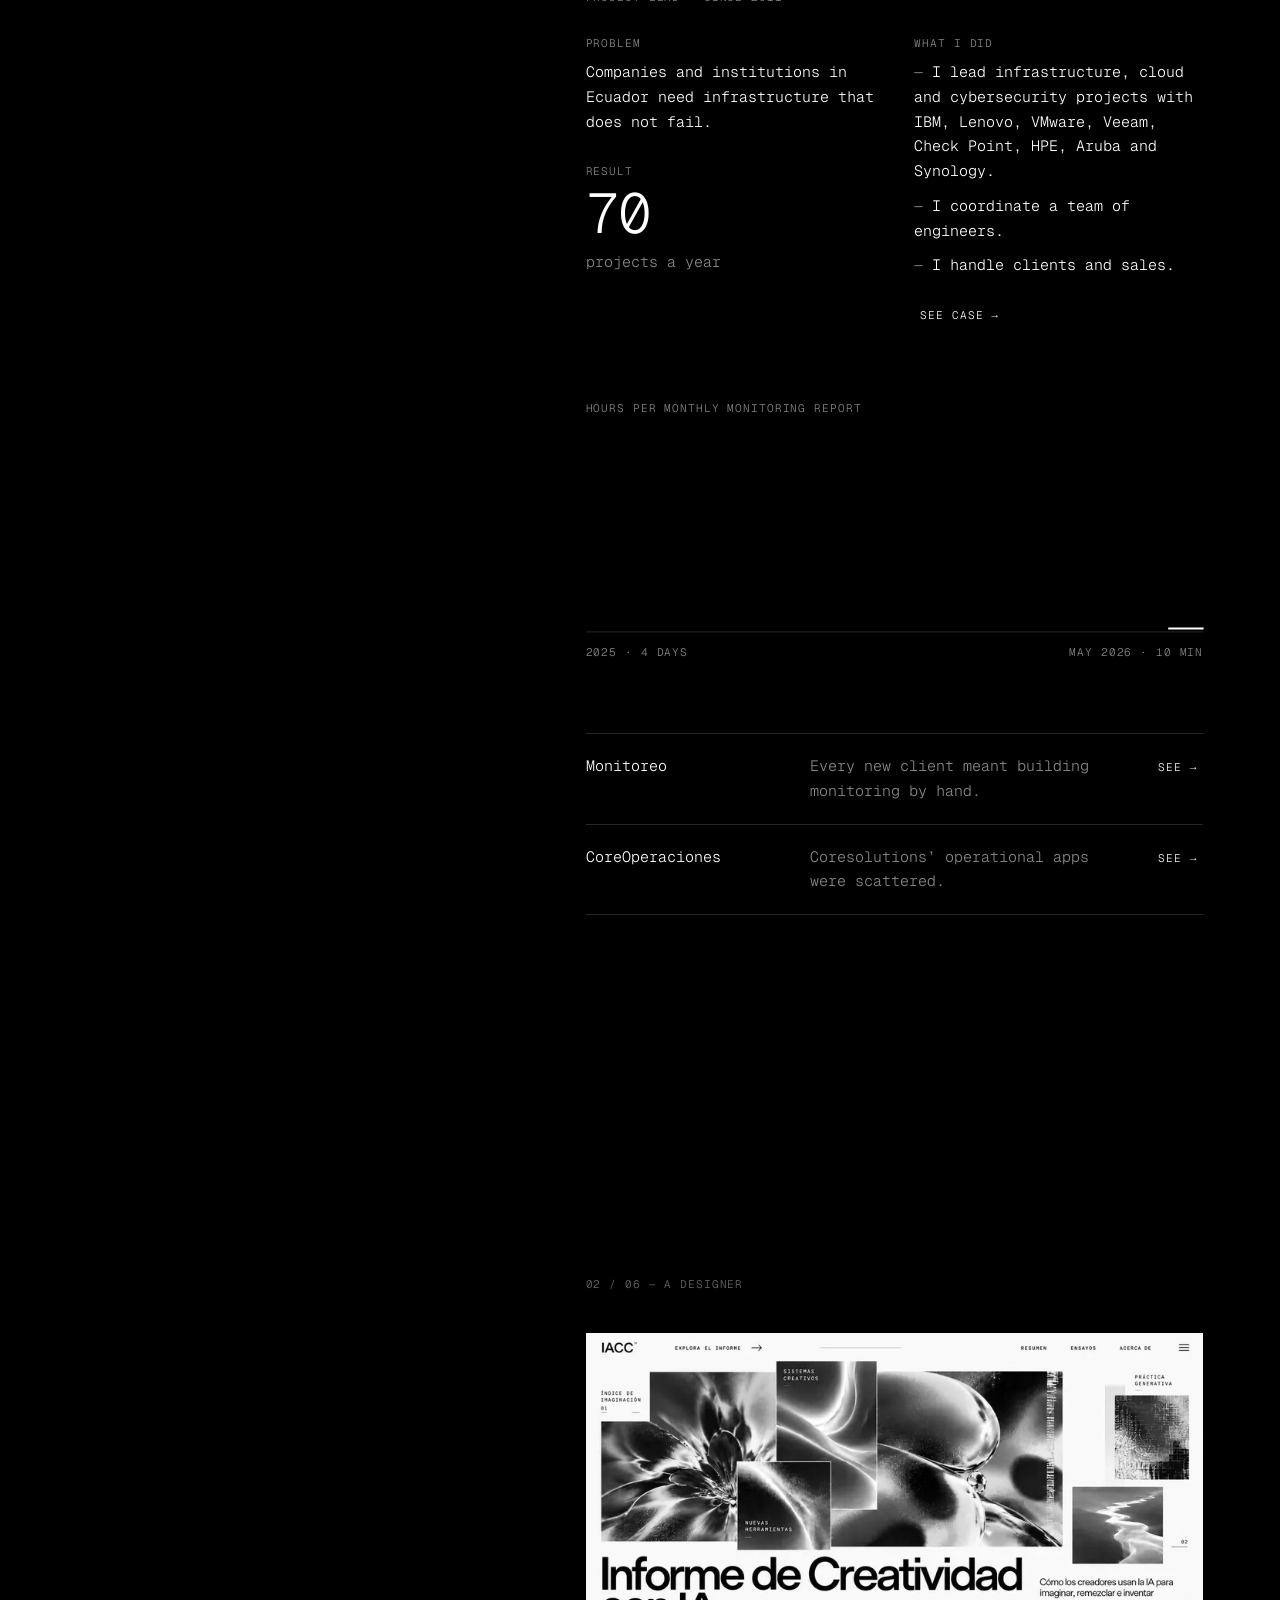
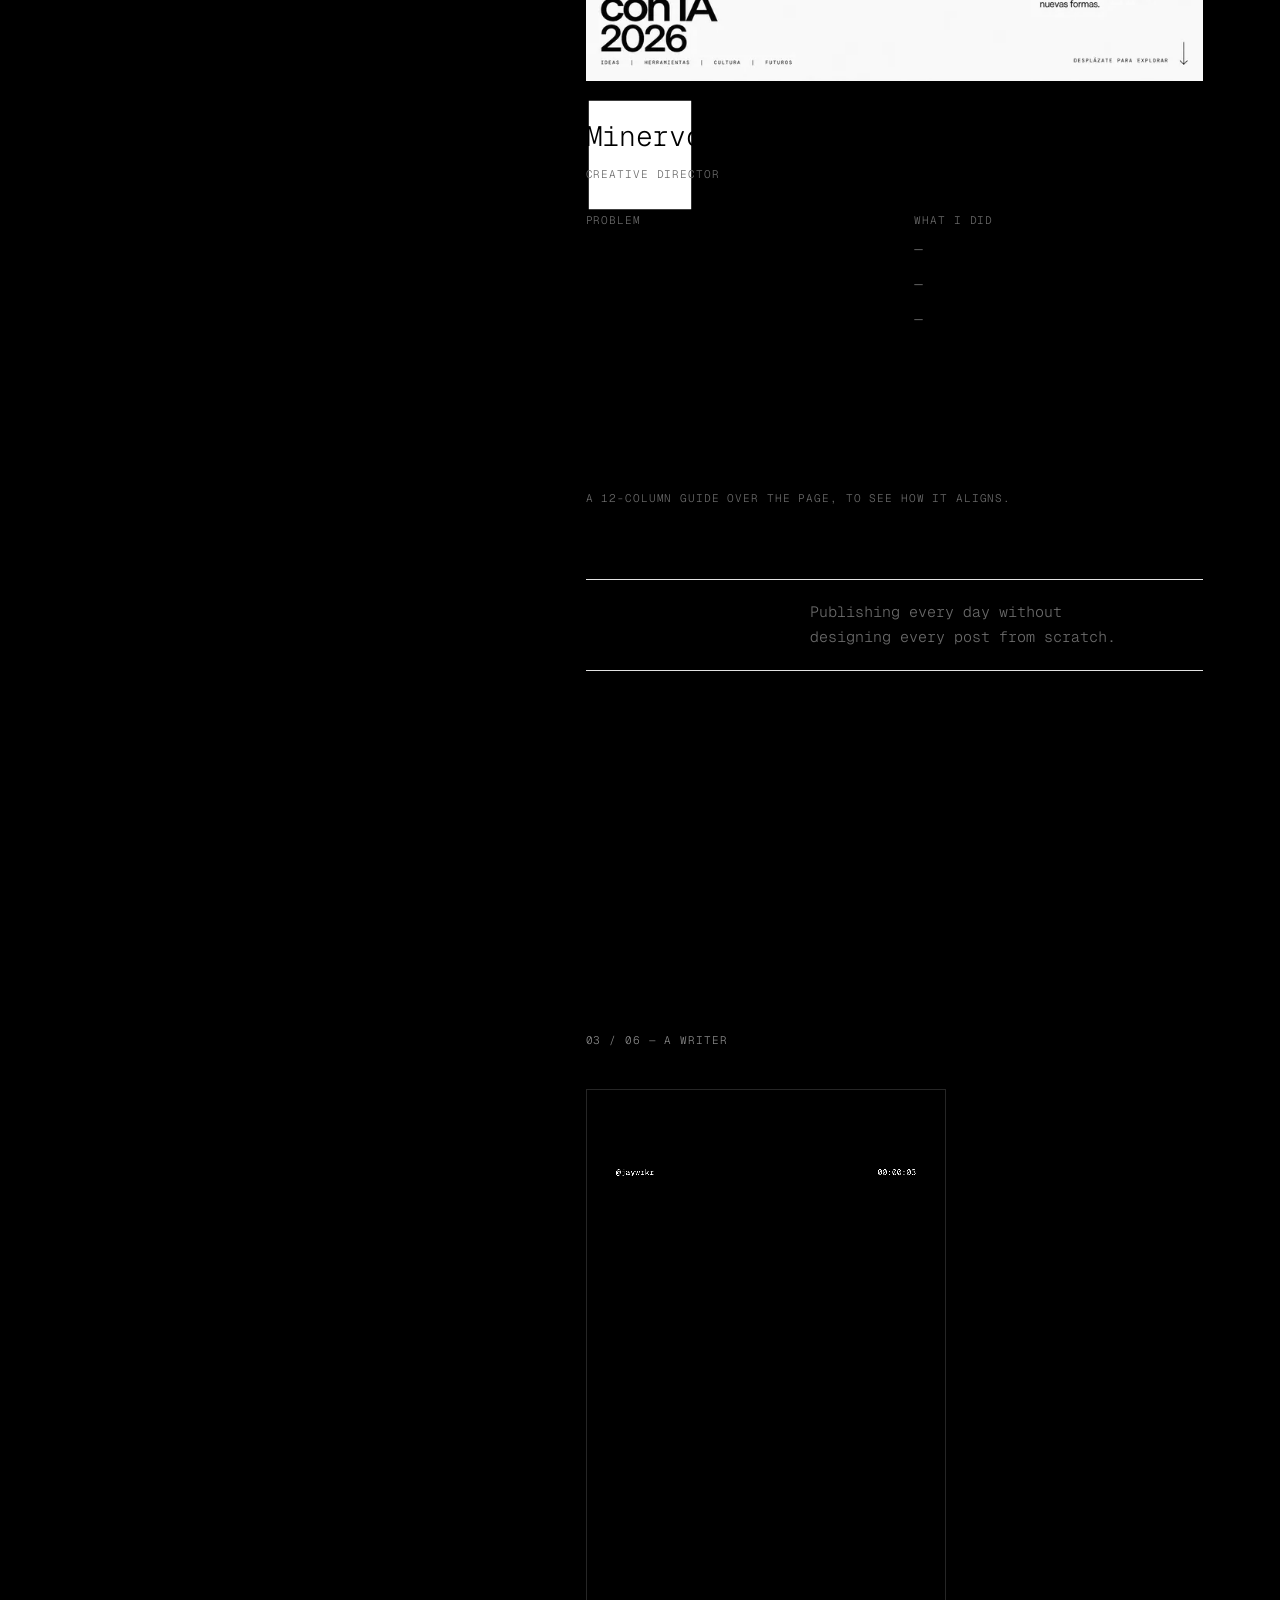
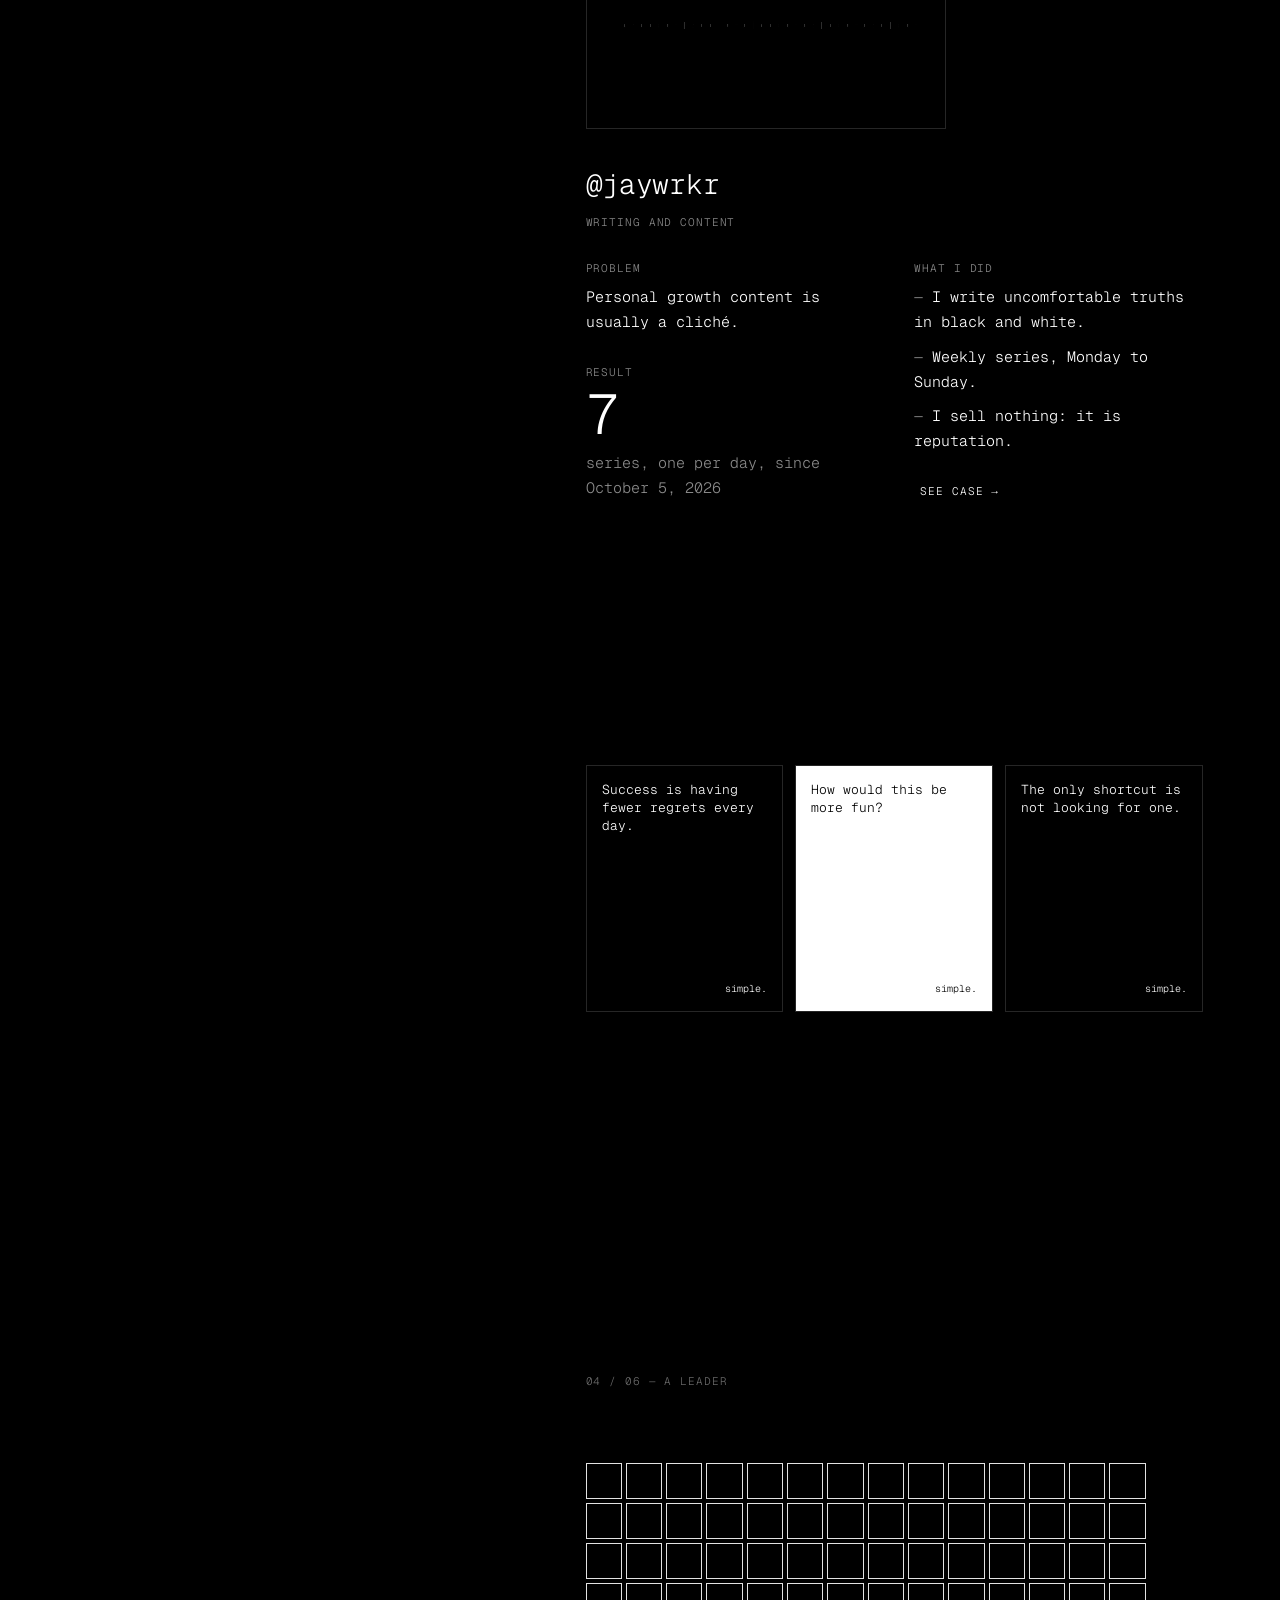
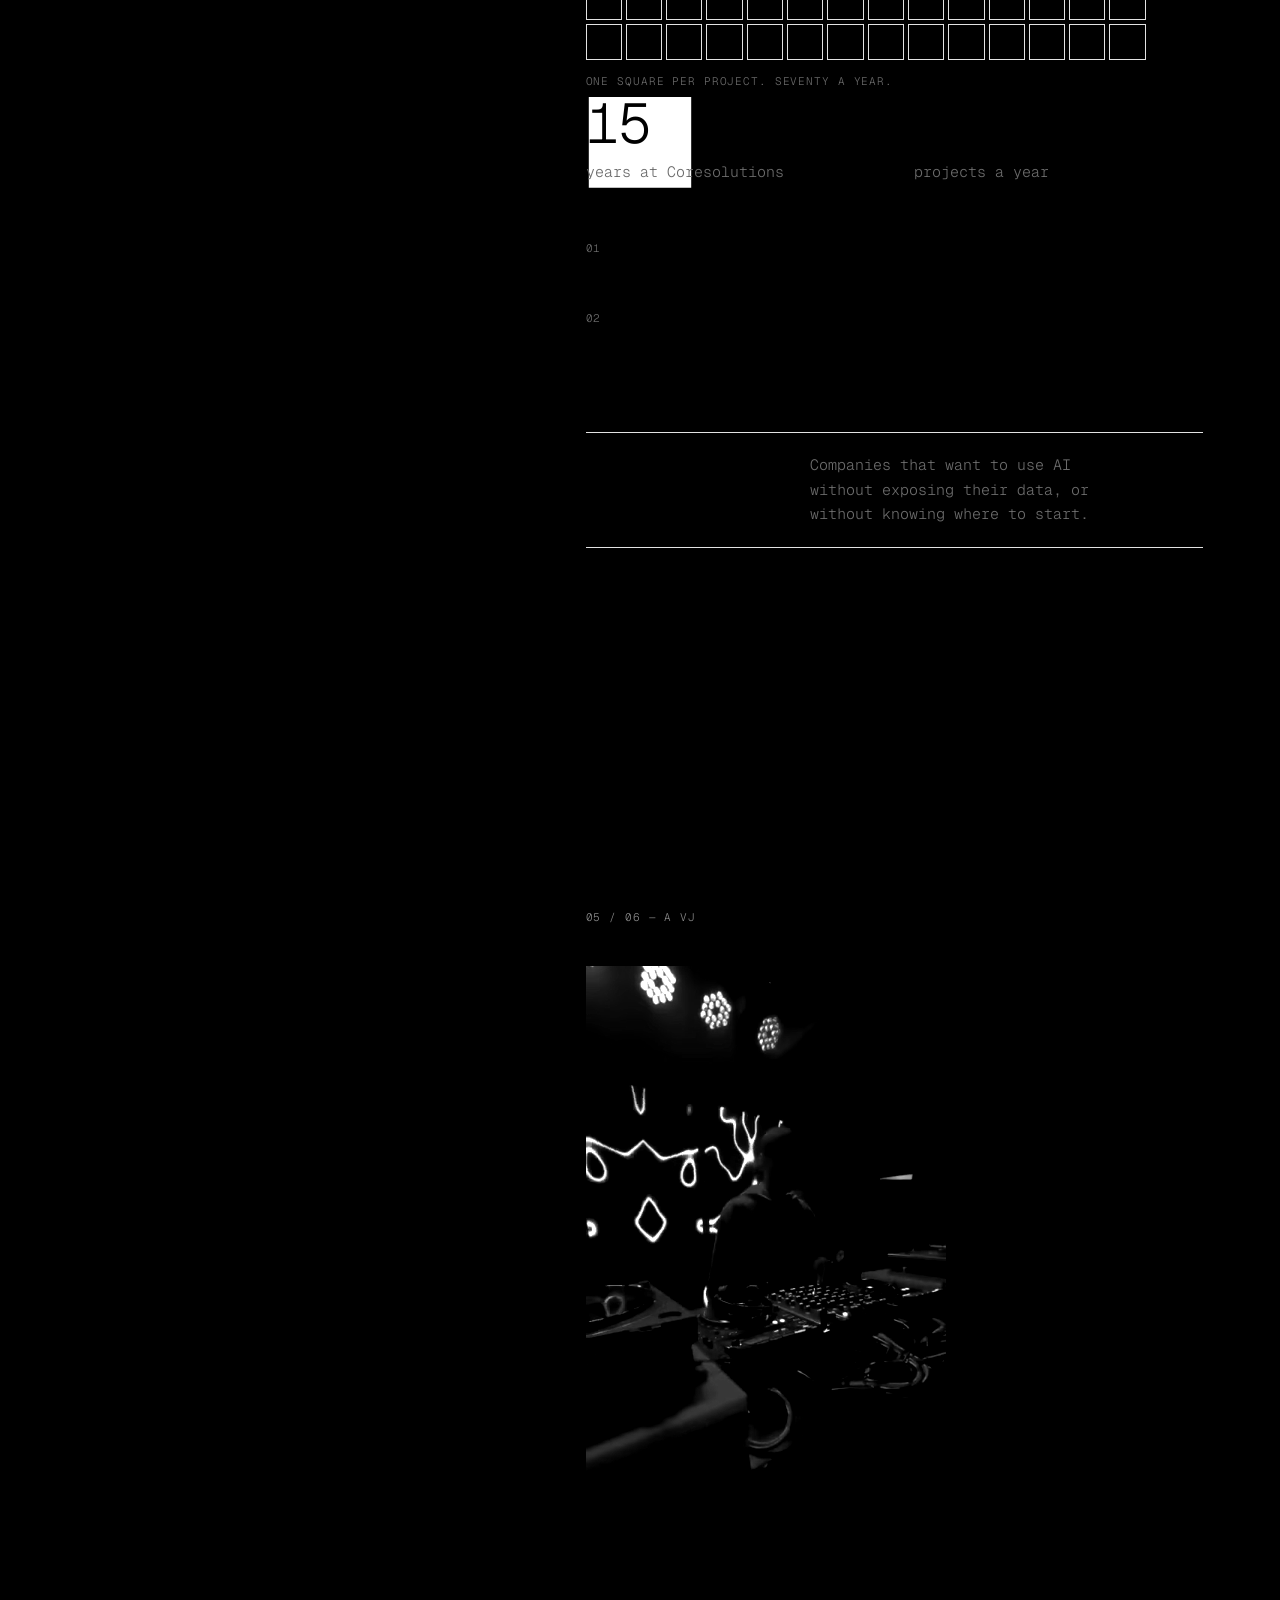
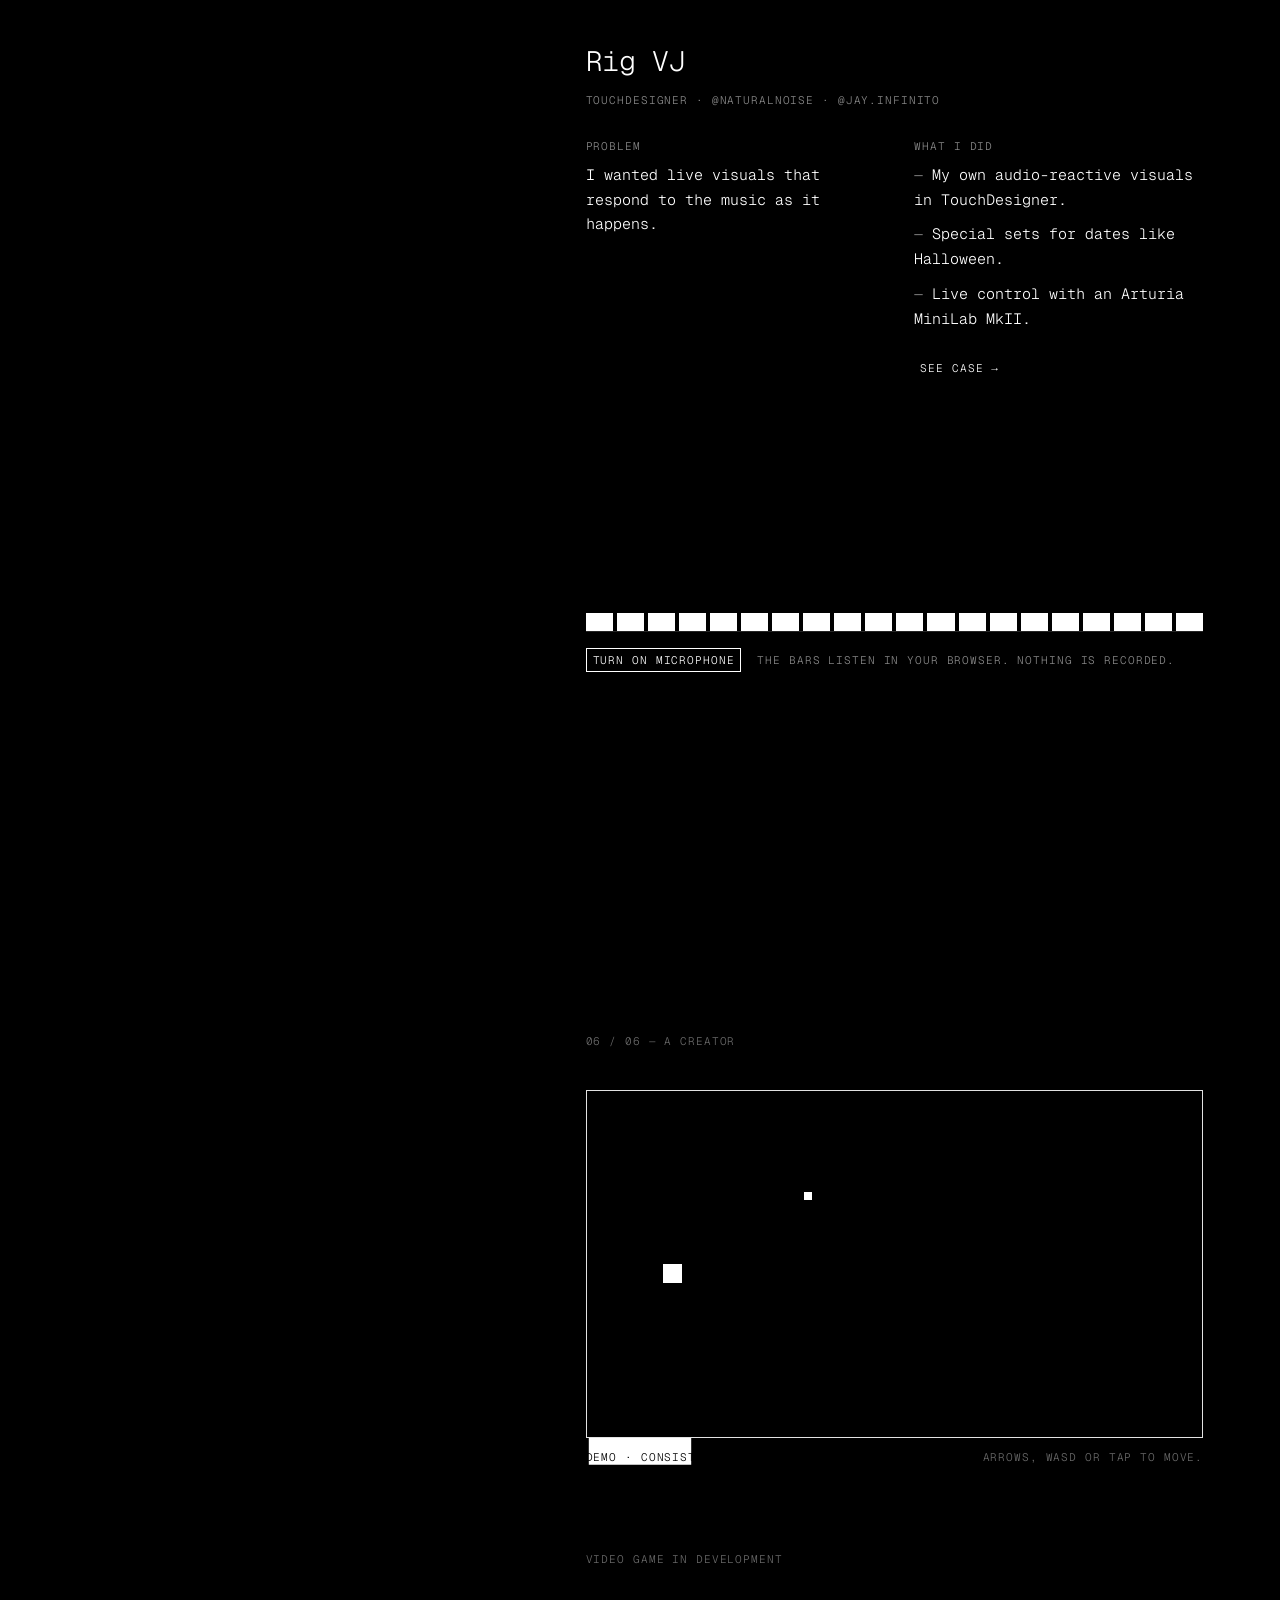
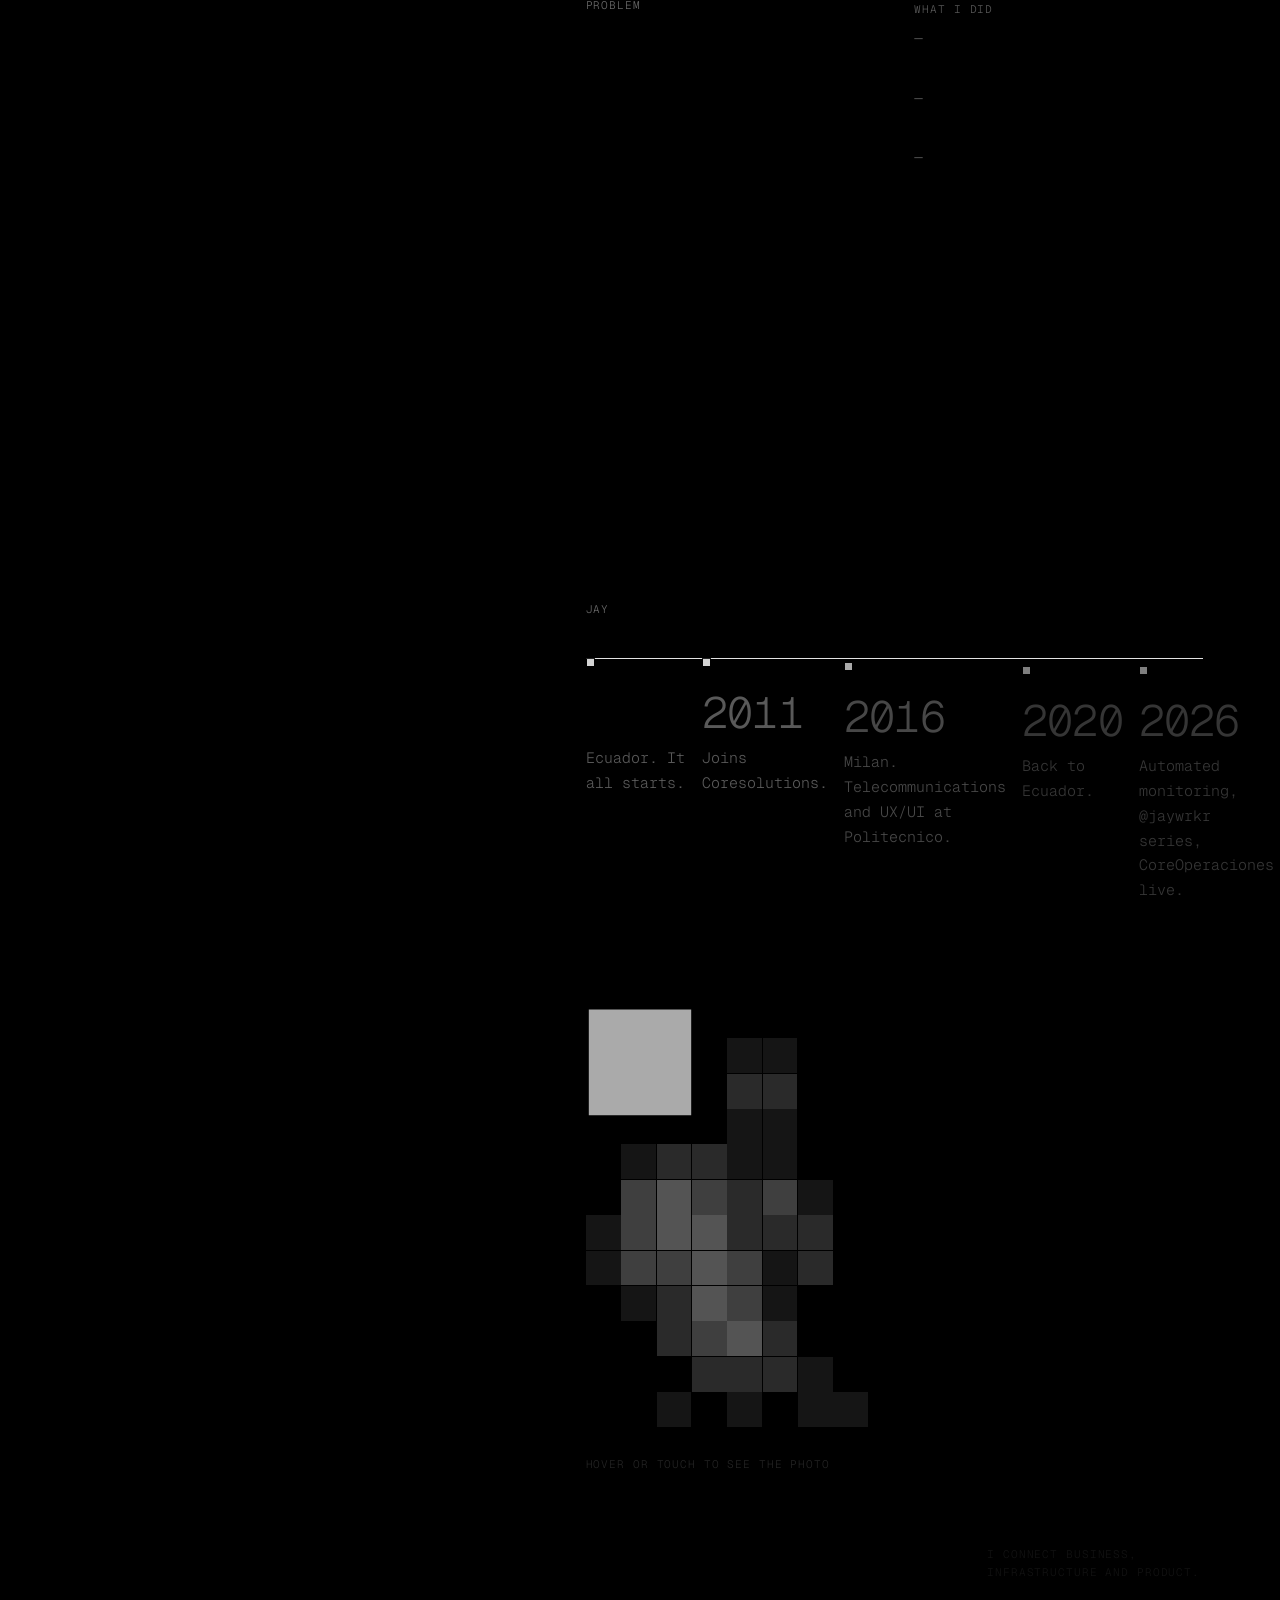
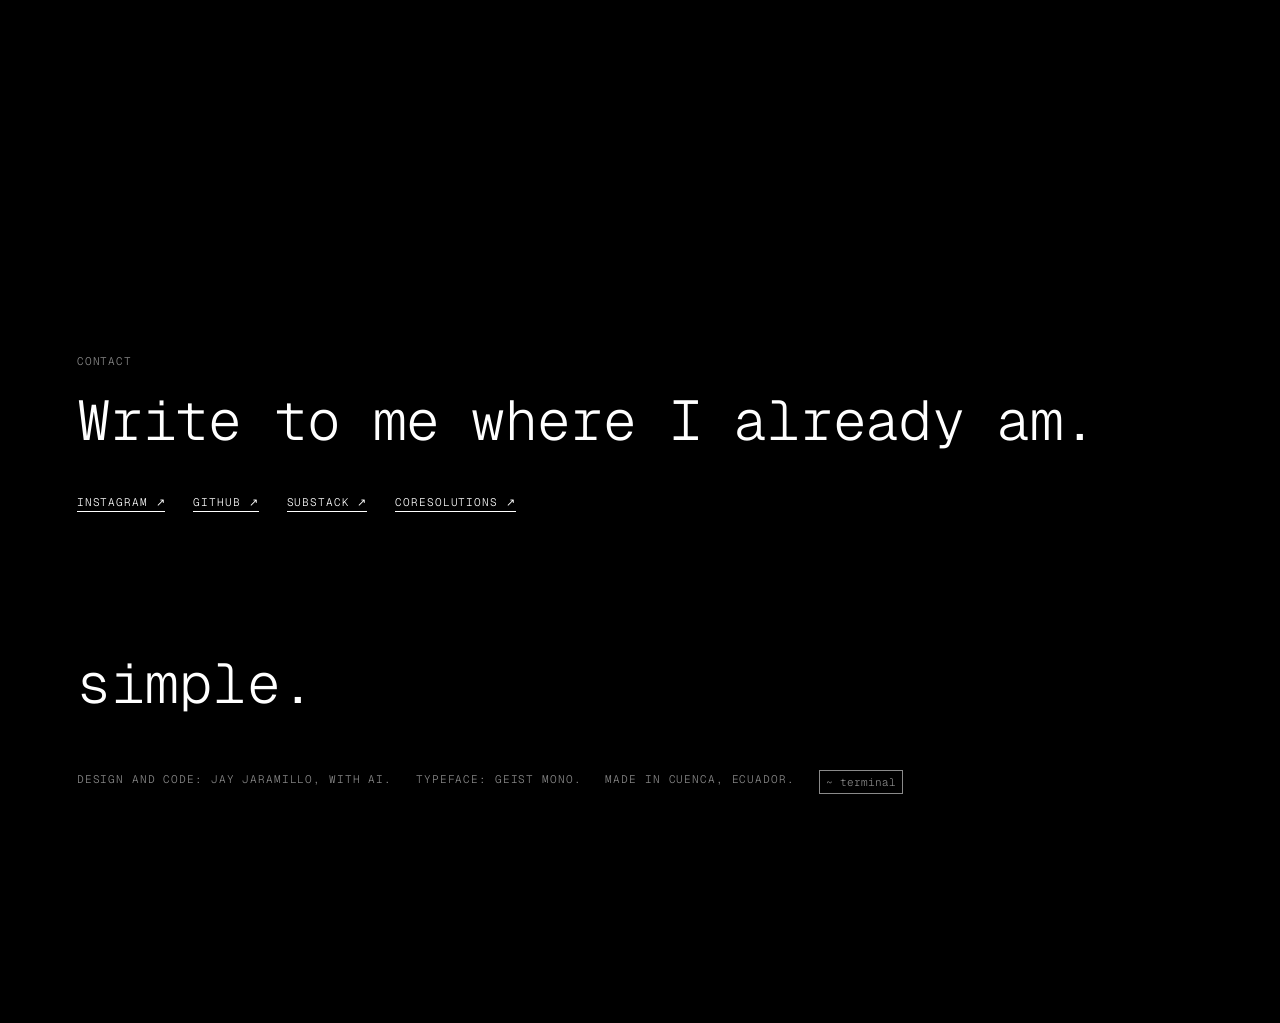
==== commit 89a080e1: "Casos: VJ con sets especiales, decisiones de Coresolutions y Minervo, el juego sin nombre - VJ: deci" ====
--- a/index.html
+++ b/index.html
@@ -333,20 +333,20 @@
   bio:'Jay Jaramillo. Ingeniero en telecomunicaciones y diseñador UX/UI, formado en el Politecnico di Milano. Lidero proyectos de infraestructura, cloud y ciberseguridad en Coresolutions, en Cuenca. Construyo productos con código e IA, escribo como @jaywrkr, hago visuales en vivo y toco batería.',
   oneLine:'Junto negocio, infraestructura y producto.', contactLine:'Escríbeme por donde ya estoy.', credits1:'Diseño y código: Jay Jaramillo, con IA.', credits2:'Tipografía: Geist Mono.', credits3:'Hecho en Cuenca, Ecuador.', close:'Cerrar · Esc',
   problem:'Problema', did:'Qué hice', context:'Contexto', decision:'Decisión', learned:'Qué aprendí', result:'Resultado', seeCase:'Ver caso →', see:'Ver →', next:'Siguiente', open:'Abrir ↗', img:'Imagen', postsNote:'Marcadores: aquí van 4 posts reales.', videoPh:'Video · clip en vivo de 10 s', chapters:'Capítulos', go:'Ir a',
-  time:[['1990','Ecuador. Empieza todo.'],['2011','Entra a Coresolutions.'],['2016','Milán. Telecomunicaciones y UX/UI en el Politecnico.'],['2020','Vuelve a Ecuador.'],['2026','Monitoreo automático, @jaywrkr en series, CoreOperaciones en operación.']], tileNum:'proyectos al año', photoCap:'Pasa el cursor o toca para ver la foto', mGraph:'Horas por informe mensual de monitoreo', mFrom:'2025 · 4 días', mTo:'mayo 2026 · 10 min', gridBtn:'Ver la guía', gridOff:'Ocultar la guía', gridNote:'Una guía de 12 columnas sobre la página, para ver cómo se alinea.', sqNote:'Un cuadrado por proyecto. Setenta al año.', mic:'Activar micrófono', micOff:'Apagar micrófono', micNote:'Las barras escuchan en tu navegador. No se graba nada.', micErr:'Sin acceso al micrófono.', wdHint:'Flechas, WASD o toca para moverte.', wdScore:'Demo · Constancia', wdUnlock:'Nivel 1 completo. El resto de WhiteDot está en camino. Sigue el desarrollo en', termBtn:'~ terminal', title:'Jay es ___ — Jay Jaramillo', locale:'es-EC'},
+  time:[['1990','Ecuador. Empieza todo.'],['2011','Entra a Coresolutions.'],['2016','Milán. Telecomunicaciones y UX/UI en el Politecnico.'],['2020','Vuelve a Ecuador.'],['2026','Monitoreo automático, @jaywrkr en series, CoreOperaciones en operación.']], tileNum:'proyectos al año', photoCap:'Pasa el cursor o toca para ver la foto', mGraph:'Horas por informe mensual de monitoreo', mFrom:'2025 · 4 días', mTo:'mayo 2026 · 10 min', gridBtn:'Ver la guía', gridOff:'Ocultar la guía', gridNote:'Una guía de 12 columnas sobre la página, para ver cómo se alinea.', sqNote:'Un cuadrado por proyecto. Setenta al año.', mic:'Activar micrófono', micOff:'Apagar micrófono', micNote:'Las barras escuchan en tu navegador. No se graba nada.', micErr:'Sin acceso al micrófono.', wdHint:'Flechas, WASD o toca para moverte.', wdScore:'Demo · Constancia', wdUnlock:'Nivel 1 completo. El juego completo está en camino, y el nombre también. Sigue el desarrollo en', termBtn:'~ terminal', title:'Jay es ___ — Jay Jaramillo', locale:'es-EC'},
  en:{skip:'Skip to content', navJay:'Jay', navContact:'Contact', lead:'Jay is ', leadSr:'an engineer, designer, writer, leader, VJ and creator', sub:'Six ways to see the same person', down:'Scroll ↓', photoPh:'Photo of Jay · black and white · 4:5',
   bio:'Jay Jaramillo. Telecommunications engineer and UX/UI designer, trained at Politecnico di Milano. I lead infrastructure, cloud and cybersecurity projects at Coresolutions, in Cuenca. I build products with code and AI, write as @jaywrkr, make live visuals and play drums.',
   oneLine:'I connect business, infrastructure and product.', contactLine:'Write to me where I already am.', credits1:'Design and code: Jay Jaramillo, with AI.', credits2:'Typeface: Geist Mono.', credits3:'Made in Cuenca, Ecuador.', close:'Close · Esc',
   problem:'Problem', did:'What I did', context:'Context', decision:'Decision', learned:'What I learned', result:'Result', seeCase:'See case →', see:'See →', next:'Next', open:'Open ↗', img:'Image', postsNote:'Placeholders: 4 real posts go here.', videoPh:'Video · 10 s live clip', chapters:'Chapters', go:'Go to',
-  time:[['1990','Ecuador. It all starts.'],['2011','Joins Coresolutions.'],['2016','Milan. Telecommunications and UX/UI at Politecnico.'],['2020','Back to Ecuador.'],['2026','Automated monitoring, @jaywrkr series, CoreOperaciones live.']], tileNum:'projects a year', photoCap:'Hover or touch to see the photo', mGraph:'Hours per monthly monitoring report', mFrom:'2025 · 4 days', mTo:'May 2026 · 10 min', gridBtn:'Show the guide', gridOff:'Hide the guide', gridNote:'A 12-column guide over the page, to see how it aligns.', sqNote:'One square per project. Seventy a year.', mic:'Turn on microphone', micOff:'Turn off microphone', micNote:'The bars listen in your browser. Nothing is recorded.', micErr:'No microphone access.', wdHint:'Arrows, WASD or tap to move.', wdScore:'Demo · Consistency', wdUnlock:'Level 1 complete. The rest of WhiteDot is on its way. Follow the build at', termBtn:'~ terminal', title:'Jay is ___ — Jay Jaramillo', locale:'en-US'}
+  time:[['1990','Ecuador. It all starts.'],['2011','Joins Coresolutions.'],['2016','Milan. Telecommunications and UX/UI at Politecnico.'],['2020','Back to Ecuador.'],['2026','Automated monitoring, @jaywrkr series, CoreOperaciones live.']], tileNum:'projects a year', photoCap:'Hover or touch to see the photo', mGraph:'Hours per monthly monitoring report', mFrom:'2025 · 4 days', mTo:'May 2026 · 10 min', gridBtn:'Show the guide', gridOff:'Hide the guide', gridNote:'A 12-column guide over the page, to see how it aligns.', sqNote:'One square per project. Seventy a year.', mic:'Turn on microphone', micOff:'Turn off microphone', micNote:'The bars listen in your browser. Nothing is recorded.', micErr:'No microphone access.', wdHint:'Arrows, WASD or tap to move.', wdScore:'Demo · Consistency', wdUnlock:'Level 1 complete. The full game is on its way, and so is its name. Follow the build at', termBtn:'~ terminal', title:'Jay is ___ — Jay Jaramillo', locale:'en-US'}
 };
 const t = k => T[LANG][k];
 
 /* ───────── contenido: una sola fuente ───────── */
 const PJ = {
  coresolutions:{n:'Coresolutions', big:'70', src:['assets/coresolutions-1'], url:'https://www.instagram.com/coresolutionsec/',
-  es:{role:'Líder de proyectos · desde 2011', prob:'Empresas y entidades en Ecuador necesitan infraestructura que no falle.', did:['Dirijo proyectos de infraestructura, cloud y ciberseguridad con IBM, Lenovo, VMware, Veeam, Check Point, HPE, Aruba y Synology.','Coordino un equipo de ingenieros.','Llevo clientes y ventas.'], bigL:'proyectos al año', img:['Datacenter con racks Lenovo ThinkSystem e IBM','Diagrama de un proyecto real','Instalación en sitio']},
-  en:{role:'Project lead · since 2011', prob:'Companies and institutions in Ecuador need infrastructure that does not fail.', did:['I lead infrastructure, cloud and cybersecurity projects with IBM, Lenovo, VMware, Veeam, Check Point, HPE, Aruba and Synology.','I coordinate a team of engineers.','I handle clients and sales.'], bigL:'projects a year', img:['Datacenter with Lenovo ThinkSystem and IBM racks','Diagram of a real project','On-site installation']}},
+  es:{dec:'Llevar cada proyecto de punta a punta con un equipo propio: diseño, implementación y soporte.', role:'Líder de proyectos · desde 2011', prob:'Empresas y entidades en Ecuador necesitan infraestructura que no falle.', did:['Dirijo proyectos de infraestructura, cloud y ciberseguridad con IBM, Lenovo, VMware, Veeam, Check Point, HPE, Aruba y Synology.','Coordino un equipo de ingenieros.','Llevo clientes y ventas.'], bigL:'proyectos al año', img:['Datacenter con racks Lenovo ThinkSystem e IBM','Diagrama de un proyecto real','Instalación en sitio']},
+  en:{dec:'Own every project end to end with our own team: design, implementation and support.', role:'Project lead · since 2011', prob:'Companies and institutions in Ecuador need infrastructure that does not fail.', did:['I lead infrastructure, cloud and cybersecurity projects with IBM, Lenovo, VMware, Veeam, Check Point, HPE, Aruba and Synology.','I coordinate a team of engineers.','I handle clients and sales.'], bigL:'projects a year', img:['Datacenter with Lenovo ThinkSystem and IBM racks','Diagram of a real project','On-site installation']}},
  monitoreo:{n:'Monitoreo', big:'4d → 10m', src:['assets/monitoreo-1'],
   es:{dec:'Tratar el monitoreo como código: cada cliente nuevo sale de una plantilla.', role:'Plataforma automática multicliente', prob:'Cada cliente nuevo obligaba a armar el monitoreo a mano.', did:['Terraform, Ansible, Docker, Prometheus, Grafana y GitLab CI/CD.','Informes mensuales automáticos hechos con IA.','Empaquetado para escalar a más clientes.'], bigL:'de 4 días a 10 minutos por informe mensual, en producción desde mayo de 2026', img:['Tablero de monitoreo','Página de un informe','Flujo de despliegue']},
   en:{dec:'Treat monitoring as code: every new client comes from a template.', role:'Automated multi-client platform', prob:'Every new client meant building monitoring by hand.', did:['Terraform, Ansible, Docker, Prometheus, Grafana and GitLab CI/CD.','Automated monthly reports built with AI.','Packaged to scale to more clients.'], bigL:'from 4 days to 10 minutes per monthly report, live since May 2026', img:['Monitoring dashboard','A report page','Deployment flow']}},
@@ -354,8 +354,8 @@
   es:{dec:'Un solo tablero en lugar de seis apps separadas.', role:'En operación desde octubre de 2026', prob:'Las apps operativas de Coresolutions estaban separadas.', did:['Une CorePlanificación, CoreGestión, CoreOportunidades, CoreClientes, CoreTICS y CoreTrack en un solo tablero.','Next.js y Neon, con un MCP privado para consultar el negocio con IA.','Construido con IA.'], bigL:'apps en un solo tablero', img:['Tablero «Hoy» de CoreOperaciones, con datos de clientes ocultos','Vista de decisión','Consulta por MCP']},
   en:{dec:'One board instead of six separate apps.', role:'Live since October 2026', prob:'Coresolutions’ operational apps were scattered.', did:['Brings CorePlanificación, CoreGestión, CoreOportunidades, CoreClientes, CoreTICS and CoreTrack into one board.','Next.js and Neon, with a private MCP to query the business with AI.','Built with AI.'], bigL:'apps in one board', img:['CoreOperaciones «Today» board, with client data hidden','Decision view','MCP query']}},
  minervo:{n:'Minervo Studio', src:['assets/minervo-1'], color:true, url:'https://www.instagram.com/minervostudio/',
-  es:{role:'Director creativo', prob:'Marcas que necesitan un producto digital claro.', did:['Diseño de producto.','Landing pages.','Textos de interfaz.'], img:['Informe de Creatividad con IA 2026 (IACC)','Detalle de interfaz','Landing']},
-  en:{role:'Creative director', prob:'Brands that need a clear digital product.', did:['Product design.','Landing pages.','Interface copy.'], img:['AI Creativity Report 2026 (IACC)','Interface detail','Landing page']}},
+  es:{dec:'Producto, interfaz y textos en un solo equipo, para que la marca se entienda a la primera.', role:'Director creativo', prob:'Marcas que necesitan un producto digital claro.', did:['Diseño de producto.','Landing pages.','Textos de interfaz.'], img:['Informe de Creatividad con IA 2026 (IACC)','Detalle de interfaz','Landing']},
+  en:{dec:'Product, interface and copy in one team, so the brand is clear at first sight.', role:'Creative director', prob:'Brands that need a clear digital product.', did:['Product design.','Landing pages.','Interface copy.'], img:['AI Creativity Report 2026 (IACC)','Interface detail','Landing page']}},
  sistema:{n:'Sistema @jaywrkr',
   es:{dec:'Reglas fijas en lugar de diseñar cada post desde cero.', role:'Sistema visual propio', prob:'Publicar todos los días sin que cada post sea un diseño nuevo.', did:['Negro y blanco. Geist Mono 300 y 400, nunca bold.','Solo ángulos rectos y 70% de vacío.','Siempre cierra con "simple.".'], img:['Plantillas de la serie','Marca de cada serie','Post en contexto']},
   en:{dec:'Fixed rules instead of designing every post from scratch.', role:'My own visual system', prob:'Publishing every day without designing every post from scratch.', did:['Black and white. Geist Mono 300 and 400, never bold.','Right angles only and 70% empty space.','Always ends with "simple.".'], img:['Series templates','Mark for each series','Post in context']}},
@@ -365,12 +365,12 @@
  coreai:{n:'CoreAI',
   es:{dec:'Primero herramienta interna, después producto para clientes.', role:'Lidero la práctica', prob:'Empresas que quieren usar IA sin exponer sus datos o sin saber por dónde empezar.', did:['IA propia on-premise: primero herramienta interna, después producto.','Oferta ChatGPT Enterprise: Discovery, Launch, Adoption y Go.','Formación del equipo.'], img:['Diagrama de la oferta','Arquitectura on-premise','Taller con un cliente']},
   en:{dec:'Internal tool first, product for clients next.', role:'I lead the practice', prob:'Companies that want to use AI without exposing their data, or without knowing where to start.', did:['Our own on-premise AI: internal tool first, product next.','ChatGPT Enterprise offer: Discovery, Launch, Adoption and Go.','Team training.'], img:['Offer diagram','On-premise architecture','Workshop with a client']}},
- vj:{n:'Rig VJ', big:'20', video:'assets/vj-1', color:true, url:'https://www.instagram.com/naturalnoise/',
-  es:{dec:'Un tablero fijo de 20 escenas que se controla a mano en vivo.', role:'TouchDesigner · @naturalnoise · @jay.infinito', prob:'Quería visuales en vivo que respondan a la música en el momento.', did:['20 escenas audio-reactivas en TouchDesigner.','Control con Arturia MiniLab MkII.','Tablero de 20 escenas en 5 × 4.'], bigL:'escenas audio-reactivas', img:['VJ set en vivo','Tablero de escenas','Foto del set']},
-  en:{dec:'A fixed board of 20 scenes controlled by hand, live.', role:'TouchDesigner · @naturalnoise · @jay.infinito', prob:'I wanted live visuals that respond to the music as it happens.', did:['20 audio-reactive scenes in TouchDesigner.','Controlled with an Arturia MiniLab MkII.','A 5 × 4 board of 20 scenes.'], bigL:'audio-reactive scenes', img:['Live VJ set','Scene board','Photo of the set']}},
- whitedot:{n:'WhiteDot',
+ vj:{n:'Rig VJ', video:'assets/vj-1', color:true, url:'https://www.instagram.com/naturalnoise/',
+  es:{dec:'Visuales propios para cada set, con sets especiales como el de Halloween.', role:'TouchDesigner · @naturalnoise · @jay.infinito', prob:'Quería visuales en vivo que respondan a la música en el momento.', did:['Visuales audio-reactivos propios en TouchDesigner.','Sets especiales por fecha, como Halloween.','Control en vivo con Arturia MiniLab MkII.'], img:['VJ set en vivo','Tablero de escenas','Foto del set']},
+  en:{dec:'My own visuals for every set, with special sets like Halloween.', role:'TouchDesigner · @naturalnoise · @jay.infinito', prob:'I wanted live visuals that respond to the music as it happens.', did:['My own audio-reactive visuals in TouchDesigner.','Special sets for dates like Halloween.','Live control with an Arturia MiniLab MkII.'], img:['Live VJ set','Scene board','Photo of the set']}},
+ whitedot:{n:'Juego sin nombre',
   es:{dec:'Web primero; después iOS, Android y PC.', role:'Videojuego en desarrollo', prob:'Un juego que premie la constancia, no la suerte.', did:['Eres un pixel blanco en un mundo negro que crece.','La música electrónica se genera al jugar.','Web primero; después iOS, Android y PC.'], img:['Captura del juego','Bioma','Logros']},
-  en:{dec:'Web first; then iOS, Android and PC.', role:'Video game in development', prob:'A game that rewards consistency, not luck.', did:['You are a white pixel in a black world that grows.','Electronic music is generated as you play.','Web first; then iOS, Android and PC.'], img:['Game screenshot','Biome','Achievements']}}
+  en:{n:'Untitled game', dec:'Web first; then iOS, Android and PC.', role:'Video game in development', prob:'A game that rewards consistency, not luck.', did:['You are a white pixel in a black world that grows.','Electronic music is generated as you play.','Web first; then iOS, Android and PC.'], img:['Game screenshot','Biome','Achievements']}}
 };
 const CH = [
  {id:'ingeniero', w:{es:'ingeniero', en:'an engineer'}, theme:'dark', line:{es:'Infraestructura, cloud y ciberseguridad. Que funcione.', en:'Infrastructure, cloud and cybersecurity. That works.'}, feat:'coresolutions', more:['monitoreo','coreoperaciones'], tile:{type:'img', src:'assets/coresolutions-1'}},
@@ -389,12 +389,12 @@
  : `<div class="ph ${cls}"><span class="small">${esc(label)}</span></div>`;
 const srcOf = (p, i) => (p.src && p.src[i]) || '';
 const vid = (src, label, cls = '') => `<div class="ph img vid ${cls}"><video poster="${src}.jpg" muted loop playsinline preload="none" aria-label="${esc(label)}"><source src="${src}.webm" type="video/webm"><source src="${src}.mp4" type="video/mp4"></video></div>`;
-const COV = {monitoreo:'4d → 10m', coreoperaciones:'6 → 1', sistema:'simple.', coreai:'IA on-prem', whitedot:'■'};
+const COV = {monitoreo:'4d → 10m', coreoperaciones:'6 → 1', sistema:'simple.', coreai:'IA on-prem', whitedot:'?'};
 const cover = p => p.k === 'vj'
  ? `<div class="cov vjg" aria-hidden="true">${'<i></i>'.repeat(20)}<span class="cap small">${esc(p.n)} · 5 × 4</span></div>`
  : `<div class="cov" aria-hidden="true"><span class="small mute">${esc(p.n)}</span><span class="cv">${esc(COV[p.k] || p.big || p.n)}</span></div>`;
 const media = (p, i, label, inCase) => p.video && i === 0 ? vid(p.video, p.img[0], p.color && !inCase ? 'col' : '') : srcOf(p, i) ? ph(label, p.color && !inCase ? 'col' : '', srcOf(p, i), p.img[i]) : cover(p);
-const gameHTML = () => `<div class="wd"><canvas width="640" height="360" tabindex="0" aria-label="WhiteDot. ${esc(t('wdHint'))}"></canvas><p class="sc small"><span>${t('wdScore')} <b class="n">0</b></span><span class="mute">${t('wdHint')}</span></p><p class="unl small" hidden>${t('wdUnlock')} <a href="https://www.instagram.com/jaywrkr/" target="_blank" rel="noopener">@jaywrkr ↗</a></p></div>`;
+const gameHTML = () => `<div class="wd"><canvas width="640" height="360" tabindex="0" aria-label="${esc(t('wdHint'))}"></canvas><p class="sc small"><span>${t('wdScore')} <b class="n">0</b></span><span class="mute">${t('wdHint')}</span></p><p class="unl small" hidden>${t('wdUnlock')} <a href="https://www.instagram.com/jaywrkr/" target="_blank" rel="noopener">@jaywrkr ↗</a></p></div>`;
 function momentHTML(c){
  switch (c.id){
   case 'ingeniero': return `<figure class="mo graph"><figcaption class="small mute">${t('mGraph')}</figcaption><svg viewBox="0 0 600 180" preserveAspectRatio="none" aria-hidden="true"><path class="ax" d="M0 179H600"/><path class="ln" pathLength="1" d="M0 16H420V176H600"/></svg><p class="lbl small mute"><span>${t('mFrom')}</span><span>${t('mTo')}</span></p></figure>`;
@@ -549,7 +549,7 @@
 function syncGrid(){ gridOv.classList.toggle('on', gridOn); document.querySelectorAll('.gridb').forEach(b => { b.setAttribute('aria-pressed', gridOn); b.textContent = t(gridOn ? 'gridOff' : 'gridBtn'); }); }
 function toggleGrid(){ gridOn = !gridOn; syncGrid(); }
 
-/* WhiteDot: un pixel blanco en un mundo negro que crece */
+/* el juego: un pixel blanco en un mundo negro que crece */
 let game = null;
 function initGame(){
  if (game){ game.stop(); game = null; }
@@ -606,15 +606,15 @@
 const term = document.querySelector('.term'), tout = term.querySelector('.out'), tin = term.querySelector('input');
 const TT = {
  es:{hello:['jay@cuenca — terminal', 'Escribe help.'],
-  help:['whoami        quién es Jay', 'stack         con qué trabaja', 'proyectos     lista de proyectos', 'abrir <id>    abre un proyecto', 'ir <faceta>   va a un capítulo', 'idioma es|en  cambia el idioma', 'reticula      muestra la retícula', 'whitedot      el juego', 'clear · salir'],
+  help:['whoami        quién es Jay', 'stack         con qué trabaja', 'proyectos     lista de proyectos', 'abrir <id>    abre un proyecto', 'ir <faceta>   va a un capítulo', 'idioma es|en  cambia el idioma', 'reticula      muestra la retícula', 'juego         el juego en desarrollo', 'clear · salir'],
   whoami:['Jay Jaramillo · Cuenca, Ecuador', 'Ingeniero en telecomunicaciones y diseñador UX/UI (Politecnico di Milano).', 'Líder de proyectos en Coresolutions desde 2011.', 'Director creativo en Minervo Studio.', 'Escribe como @jaywrkr. Hace visuales en vivo. Toca batería.'],
   stack:['infra       VMware · IBM · Lenovo · HPE · Aruba · Synology', 'seguridad   Check Point · Veeam', 'devops      Terraform · Ansible · Docker · GitLab CI/CD', 'monitoreo   Prometheus · Grafana', 'producto    Next.js · Neon · MCP · GSAP', 'ia          ChatGPT Enterprise · IA on-premise', 'visuales    TouchDesigner · Arturia MiniLab MkII'],
-  wd:['WhiteDot · en desarrollo', 'Un pixel blanco en un mundo negro que crece.', 'La demo está en el capítulo Creador: atrapa 7.', 'Sigue el desarrollo en @jaywrkr.'], openHint:'abrir <id> para ver uno.', noProj:'Ese proyecto no existe. Escribe proyectos.', facets:'Facetas: ingeniero, disenador, escritor, lider, vj, creador.', langOk:'Idioma: español.', sudo:'No hace falta. simple.', unknown:'No existe: %. Escribe help.'},
+  wd:['Juego sin nombre · en desarrollo', 'Un pixel blanco en un mundo negro que crece.', 'La demo está en el capítulo Creador: atrapa 7.', 'El nombre se anuncia en @jaywrkr.'], openHint:'abrir <id> para ver uno.', noProj:'Ese proyecto no existe. Escribe proyectos.', facets:'Facetas: ingeniero, disenador, escritor, lider, vj, creador.', langOk:'Idioma: español.', sudo:'No hace falta. simple.', unknown:'No existe: %. Escribe help.'},
  en:{hello:['jay@cuenca — terminal', 'Type help.'],
-  help:['whoami        who Jay is', 'stack         what he works with', 'projects      list of projects', 'open <id>     opens a project', 'go <facet>    jumps to a chapter', 'lang es|en    changes language', 'grid          shows the grid', 'whitedot      the game', 'clear · exit'],
+  help:['whoami        who Jay is', 'stack         what he works with', 'projects      list of projects', 'open <id>     opens a project', 'go <facet>    jumps to a chapter', 'lang es|en    changes language', 'grid          shows the grid', 'game          the game in development', 'clear · exit'],
   whoami:['Jay Jaramillo · Cuenca, Ecuador', 'Telecommunications engineer and UX/UI designer (Politecnico di Milano).', 'Project lead at Coresolutions since 2011.', 'Creative director at Minervo Studio.', 'Writes as @jaywrkr. Makes live visuals. Plays drums.'],
   stack:['infra       VMware · IBM · Lenovo · HPE · Aruba · Synology', 'security    Check Point · Veeam', 'devops      Terraform · Ansible · Docker · GitLab CI/CD', 'monitoring  Prometheus · Grafana', 'product     Next.js · Neon · MCP · GSAP', 'ai          ChatGPT Enterprise · on-premise AI', 'visuals     TouchDesigner · Arturia MiniLab MkII'],
-  wd:['WhiteDot · in development', 'A white pixel in a black world that grows.', 'The demo is in the Creator chapter: catch 7.', 'Follow the build at @jaywrkr.'], openHint:'open <id> to see one.', noProj:'That project does not exist. Type projects.', facets:'Facets: engineer, designer, writer, leader, vj, creator.', langOk:'Language: English.', sudo:'Not needed. simple.', unknown:'Not found: %. Type help.'}
+  wd:['Untitled game · in development', 'A white pixel in a black world that grows.', 'The demo is in the Creator chapter: catch 7.', 'The name will be announced at @jaywrkr.'], openHint:'open <id> to see one.', noProj:'That project does not exist. Type projects.', facets:'Facets: engineer, designer, writer, leader, vj, creator.', langOk:'Language: English.', sudo:'Not needed. simple.', unknown:'Not found: %. Type help.'}
 };
 function say(lines, cls){ [].concat(lines).forEach(l => { const p = document.createElement('p'); if (cls) p.className = cls; p.textContent = l; tout.appendChild(p); }); tout.scrollTop = tout.scrollHeight; }
 function openTerm(){ if (!term.hidden) return; term.hidden = false; if (!tout.childElementCount) say(TT[LANG].hello); tin.focus({preventScroll:true}); if (G && !reduce) G.fromTo(term, {clipPath:'inset(100% 0 0 0)'}, {clipPath:'inset(0% 0 0 0)', duration:.35, ease:'steps(6)'}); }
@@ -628,7 +628,7 @@
   case 'help': case 'ayuda': say(L.help); break;
   case 'whoami': say(L.whoami); break;
   case 'stack': say(L.stack); break;
-  case 'proyectos': case 'projects': case 'ls': say(allKeys().map(k => k.padEnd(16) + PJ[k].n)); say(L.openHint, 'mute'); break;
+  case 'proyectos': case 'projects': case 'ls': say(allKeys().map(k => k.padEnd(16) + P(k).n)); say(L.openHint, 'mute'); break;
   case 'abrir': case 'open': if (PJ[a[0]]){ closeTerm(); openCase(a[0]); } else say(L.noProj); break;
   case 'ir': case 'go': case 'cd': { const i = facet(a.join(' ') || '-'); if (i >= 0){ closeTerm(); scrollTo(document.getElementById(CH[i].id)); } else say(L.facets); break; }
   case 'facetas': case 'facets': say(CH.map((c, i) => num(i) + ' ' + plain(c.w[LANG]))); break;
@@ -636,7 +636,7 @@
   case 'reticula': case 'grid': toggleGrid(); break;
   case 'clear': case 'limpiar': tout.innerHTML = ''; break;
   case 'exit': case 'salir': closeTerm(); break;
-  case 'whitedot': case 'juego': case 'game': say(L.wd); break;
+  case 'juego': case 'game': say(L.wd); break;
   case 'sudo': say(L.sudo); break;
   case 'simple': case 'simple.': say('simple.'); break;
   default: say(L.unknown.replace('%', cmd));
@@ -654,7 +654,7 @@
 render(); setupScroll(); initGame();
 
 /* el pixel blanco: nace como cursor en la portada, pasa por el riel, dibuja la gráfica,
-   llena los 70 cuadrados y termina como jugador de WhiteDot */
+   llena los 70 cuadrados y termina como jugador del juego */
 const pix = document.createElement('i'); pix.className = 'pix'; pix.setAttribute('aria-hidden', 'true'); document.body.appendChild(pix);
 if (G){
  document.documentElement.classList.add('has-pix');
@@ -757,7 +757,7 @@
  <div class="imgs">${media(p, 0, `${t('img')} 1 · ${p.img[0]}`, true)}${[1, 2].some(i => srcOf(p, i)) ? `<div class="row">${[1, 2].filter(i => srcOf(p, i)).map(i => media(p, i, p.img[i], true)).join('')}</div>` : ''}</div>
  ${p.learn ? `<div class="cs" style="margin-top:64px">${'<p class="small mute">' + t('learned') + '</p>'}<p class="word">${esc(p.learn)}</p></div>` : ''}
  ${p.url ? `<p style="margin-top:40px"><a href="${p.url}" target="_blank" rel="noopener">${t('open')}</a></p>` : ''}
- <button class="nextp" type="button" data-k="${nx}"><span class="small mute">${t('next')}</span><br><span class="word">${esc(PJ[nx].n)} →</span></button>`;
+ <button class="nextp" type="button" data-k="${nx}"><span class="small mute">${t('next')}</span><br><span class="word">${esc(P(nx).n)} →</span></button>`;
 }
 const rectInset = r => `inset(${r.top}px ${innerWidth - r.right}px ${innerHeight - r.bottom}px ${r.left}px)`;
 let lastFocus = null;
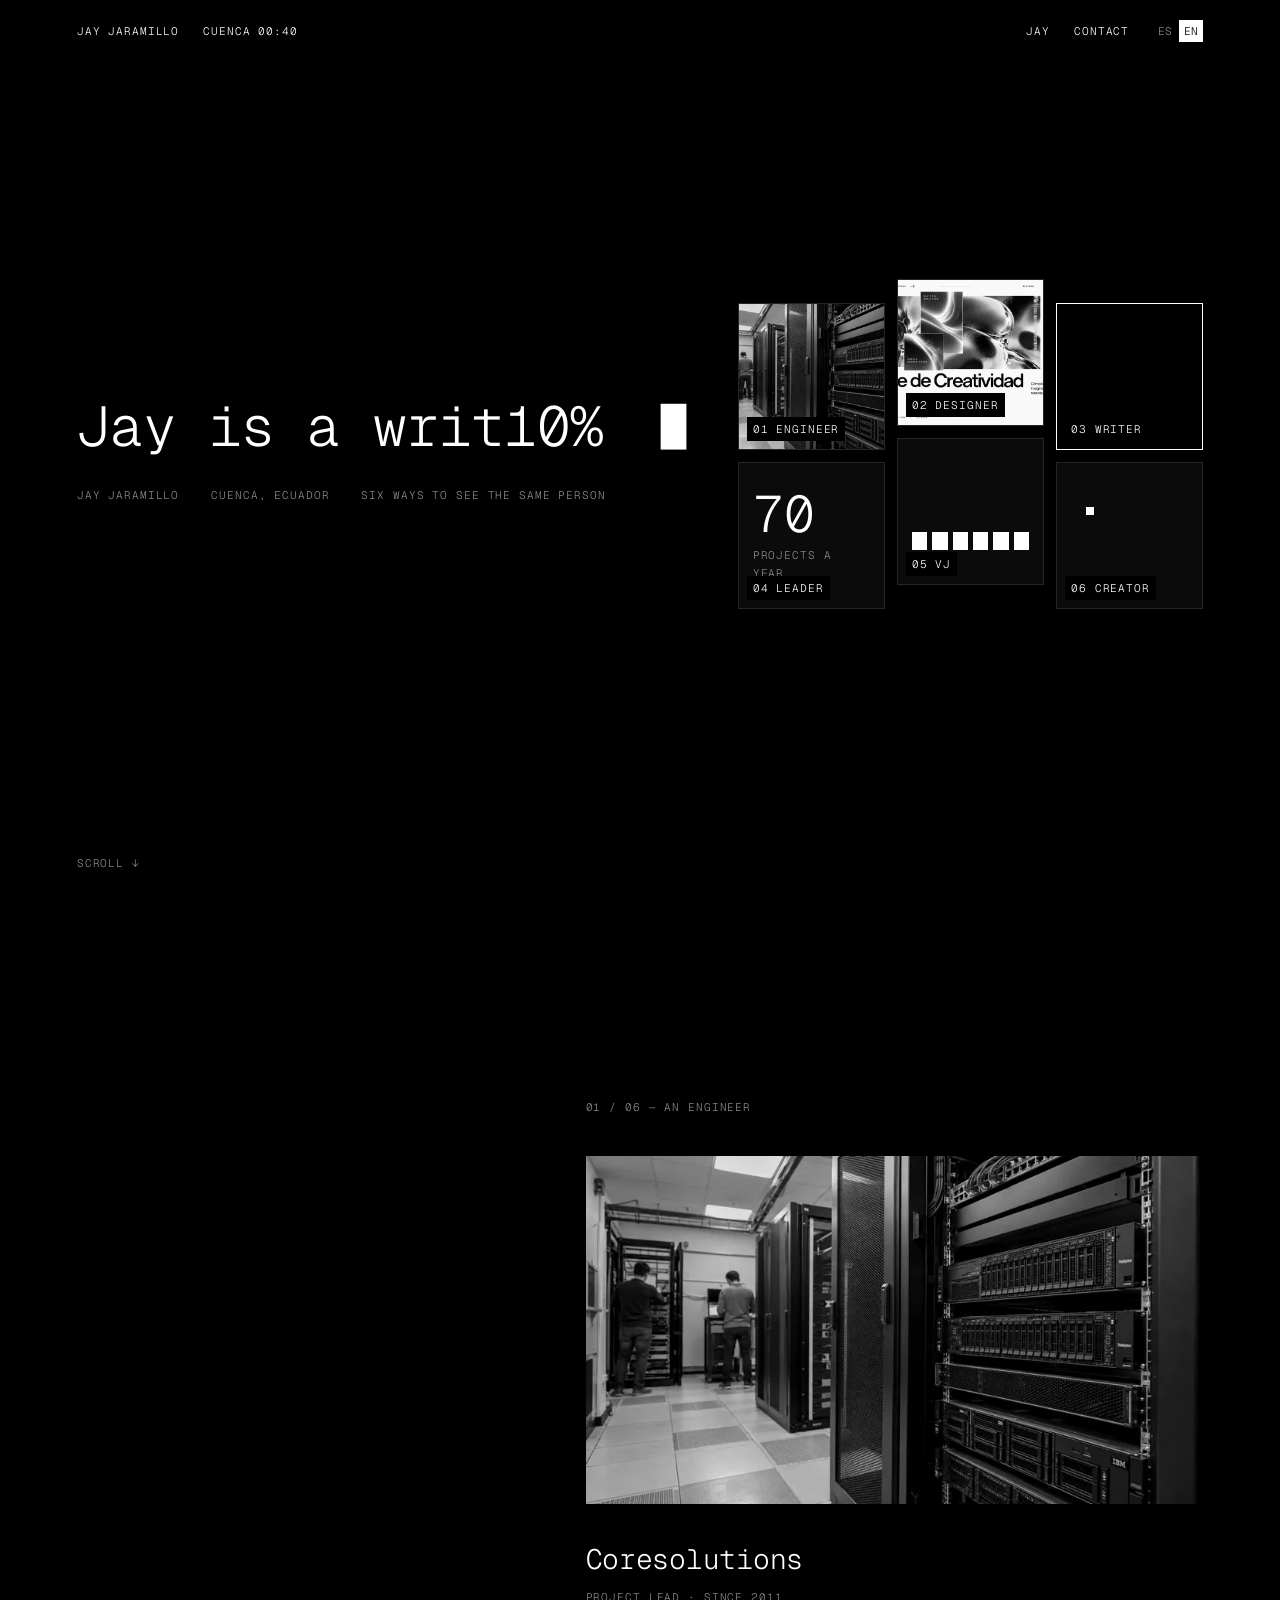
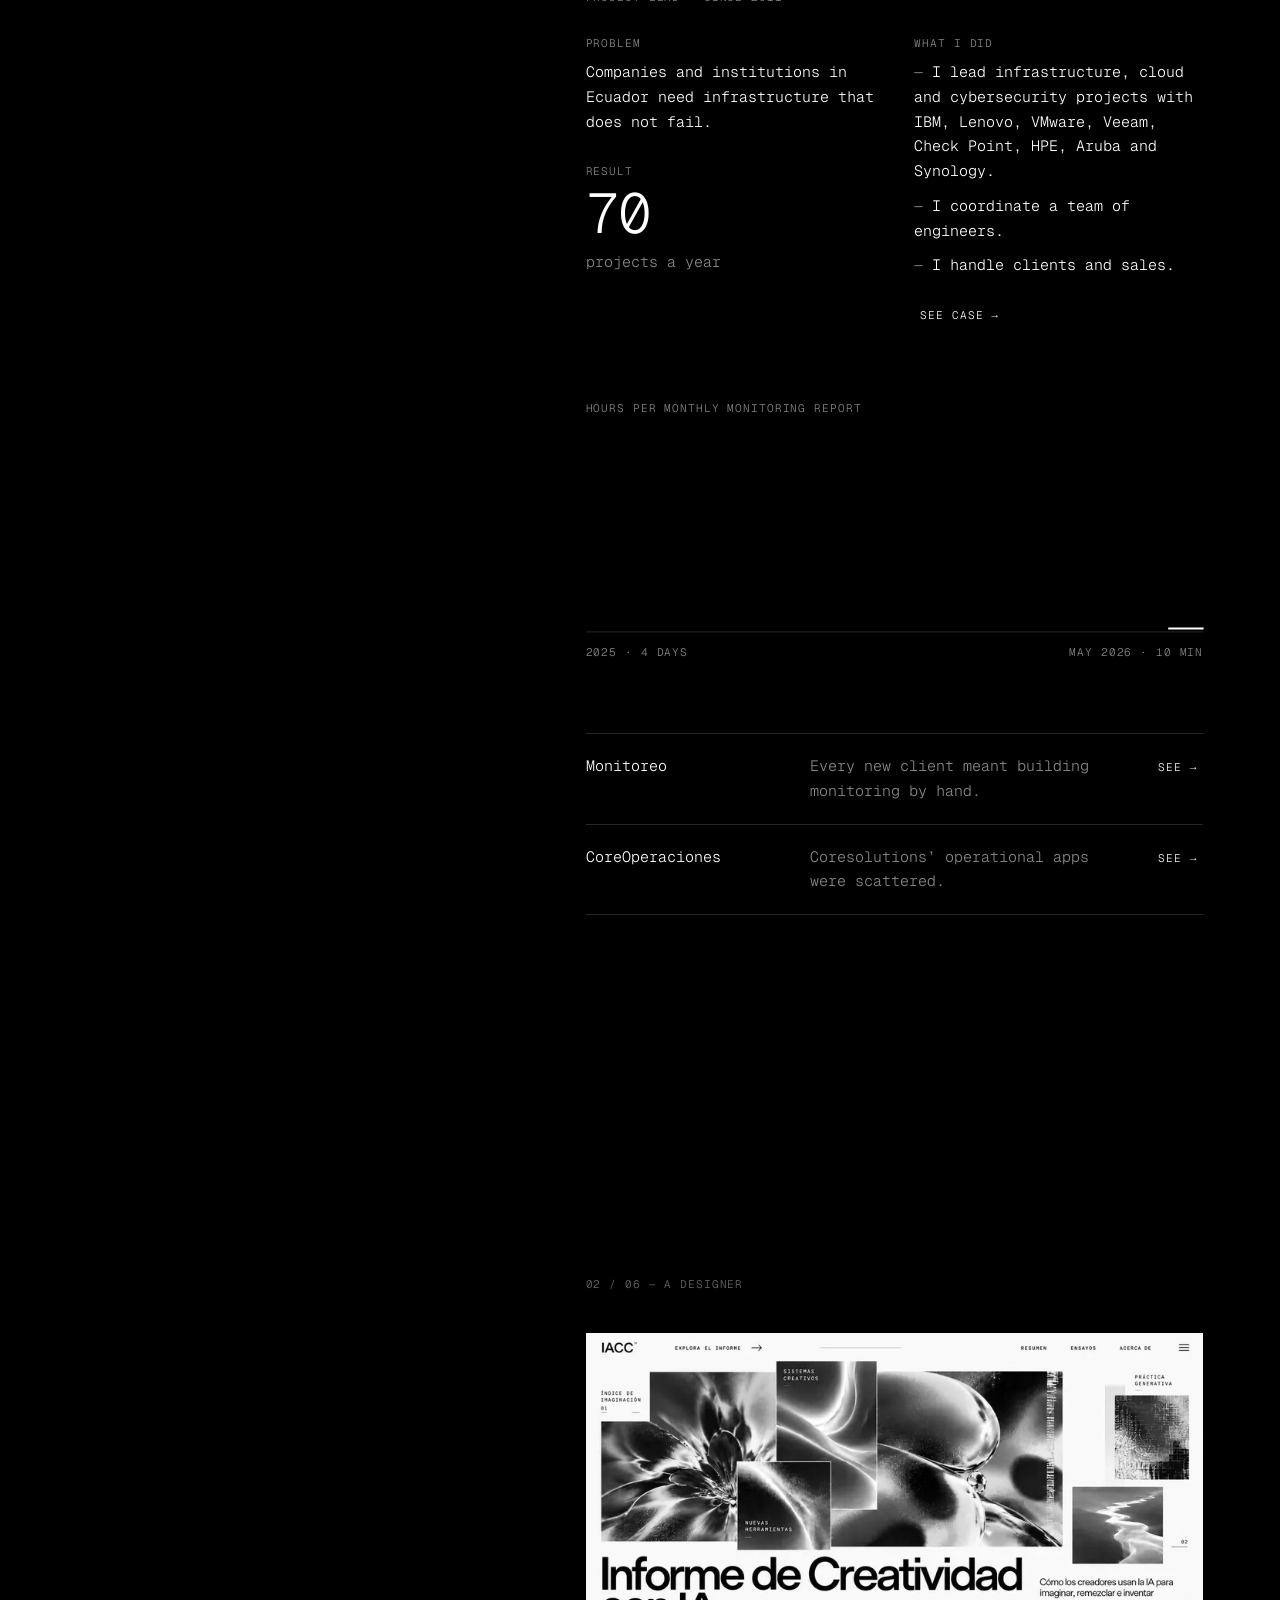
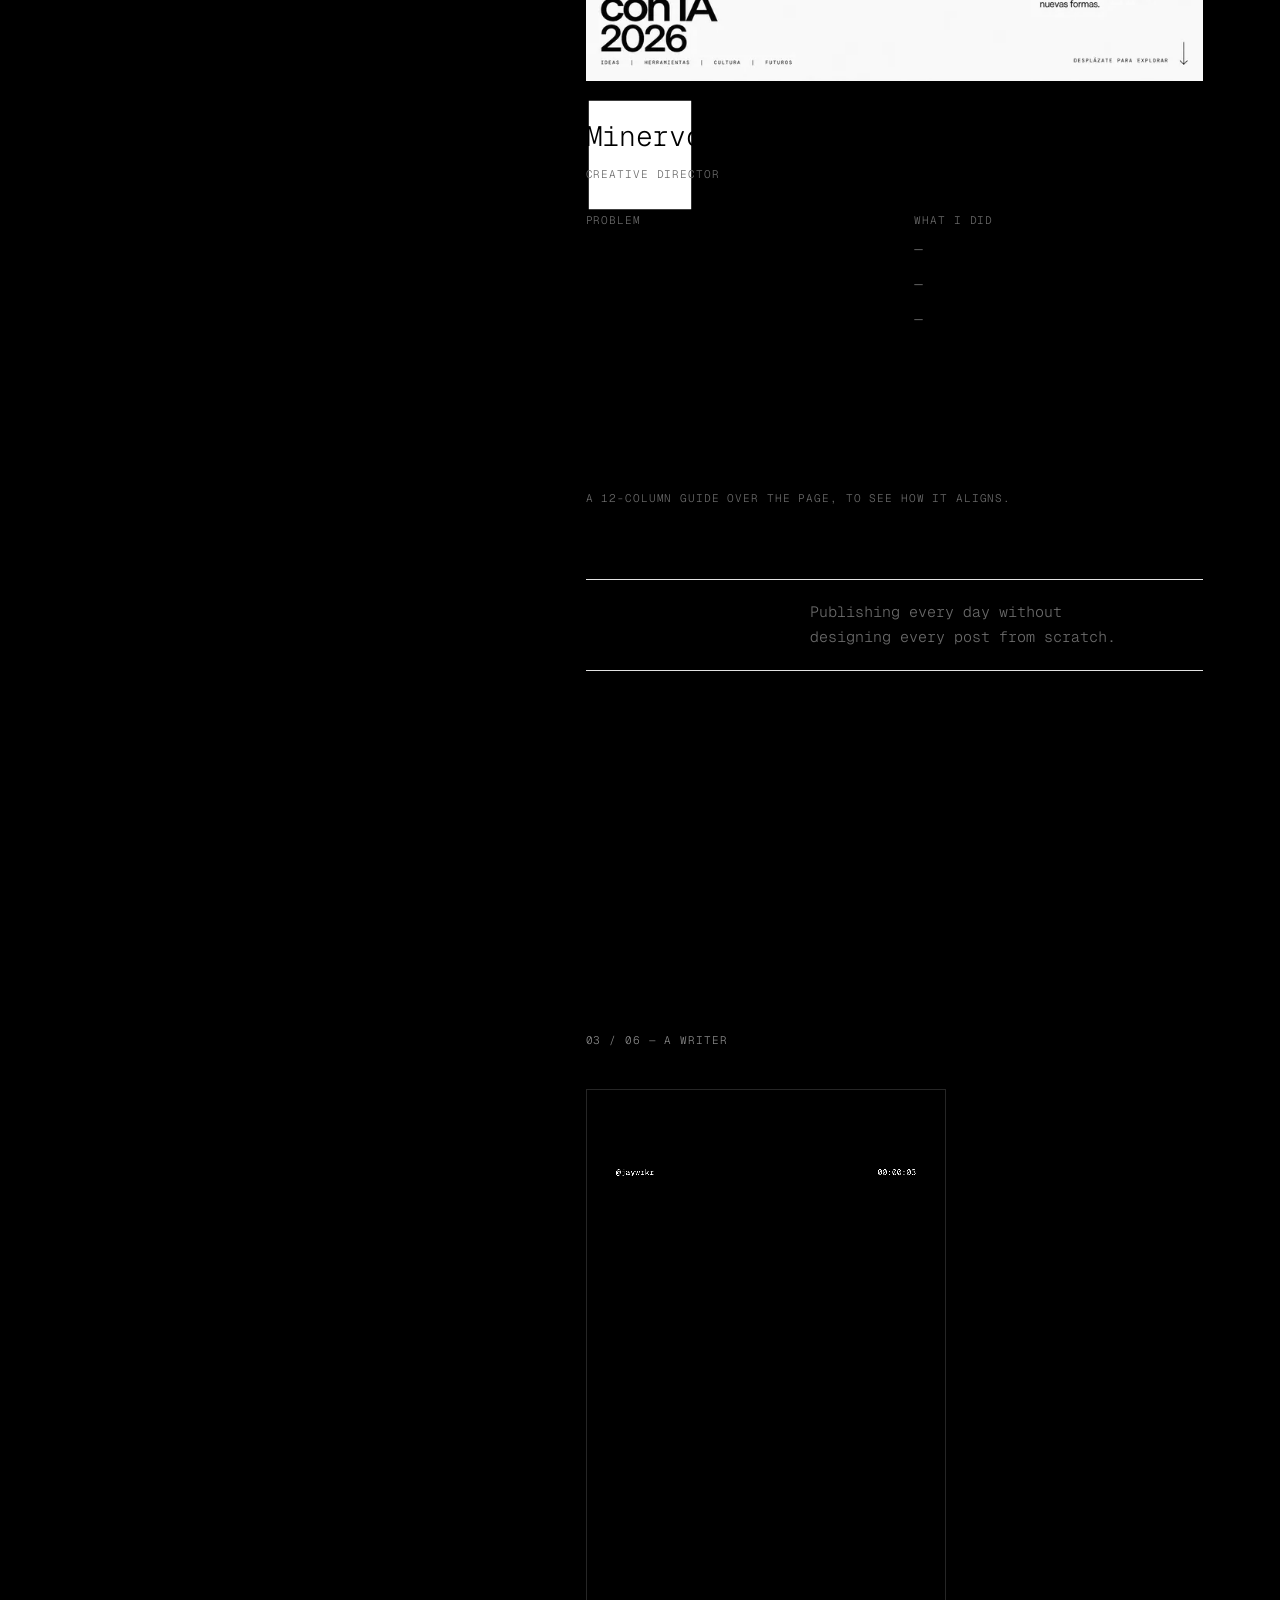
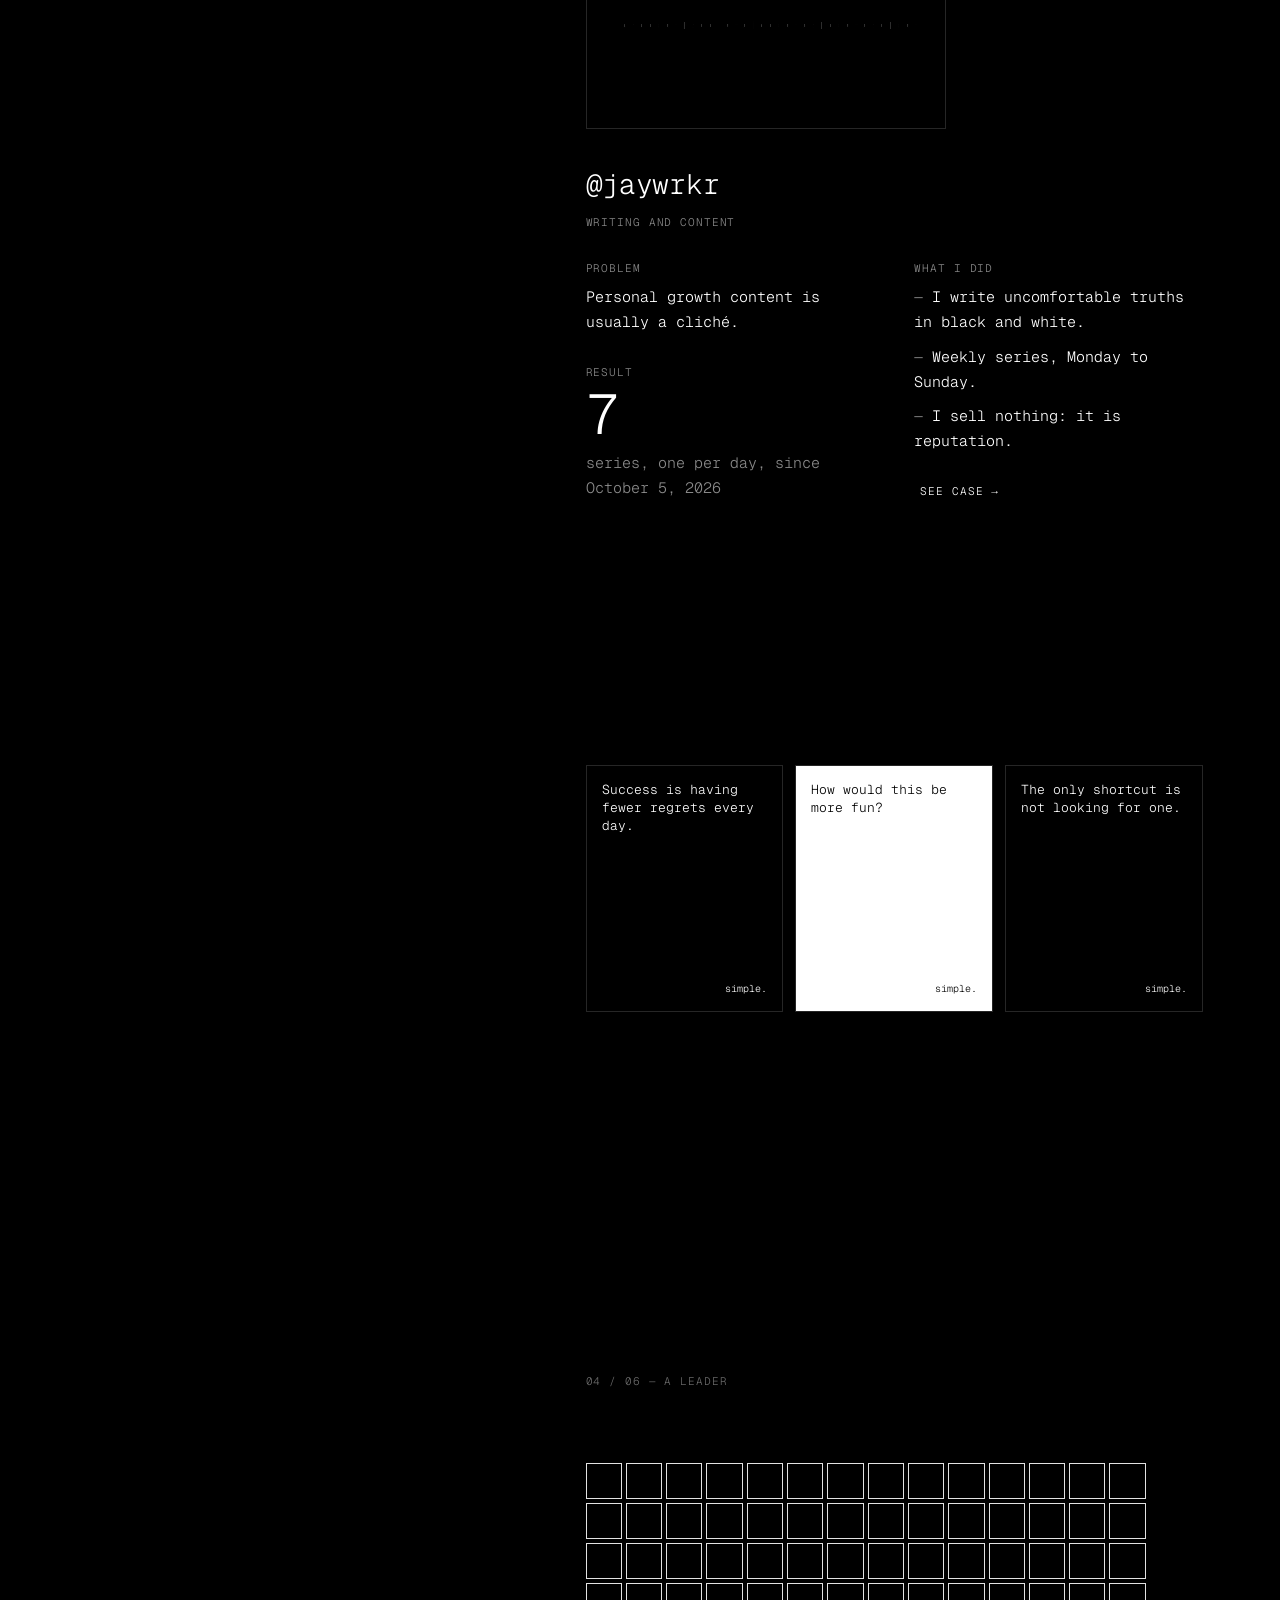
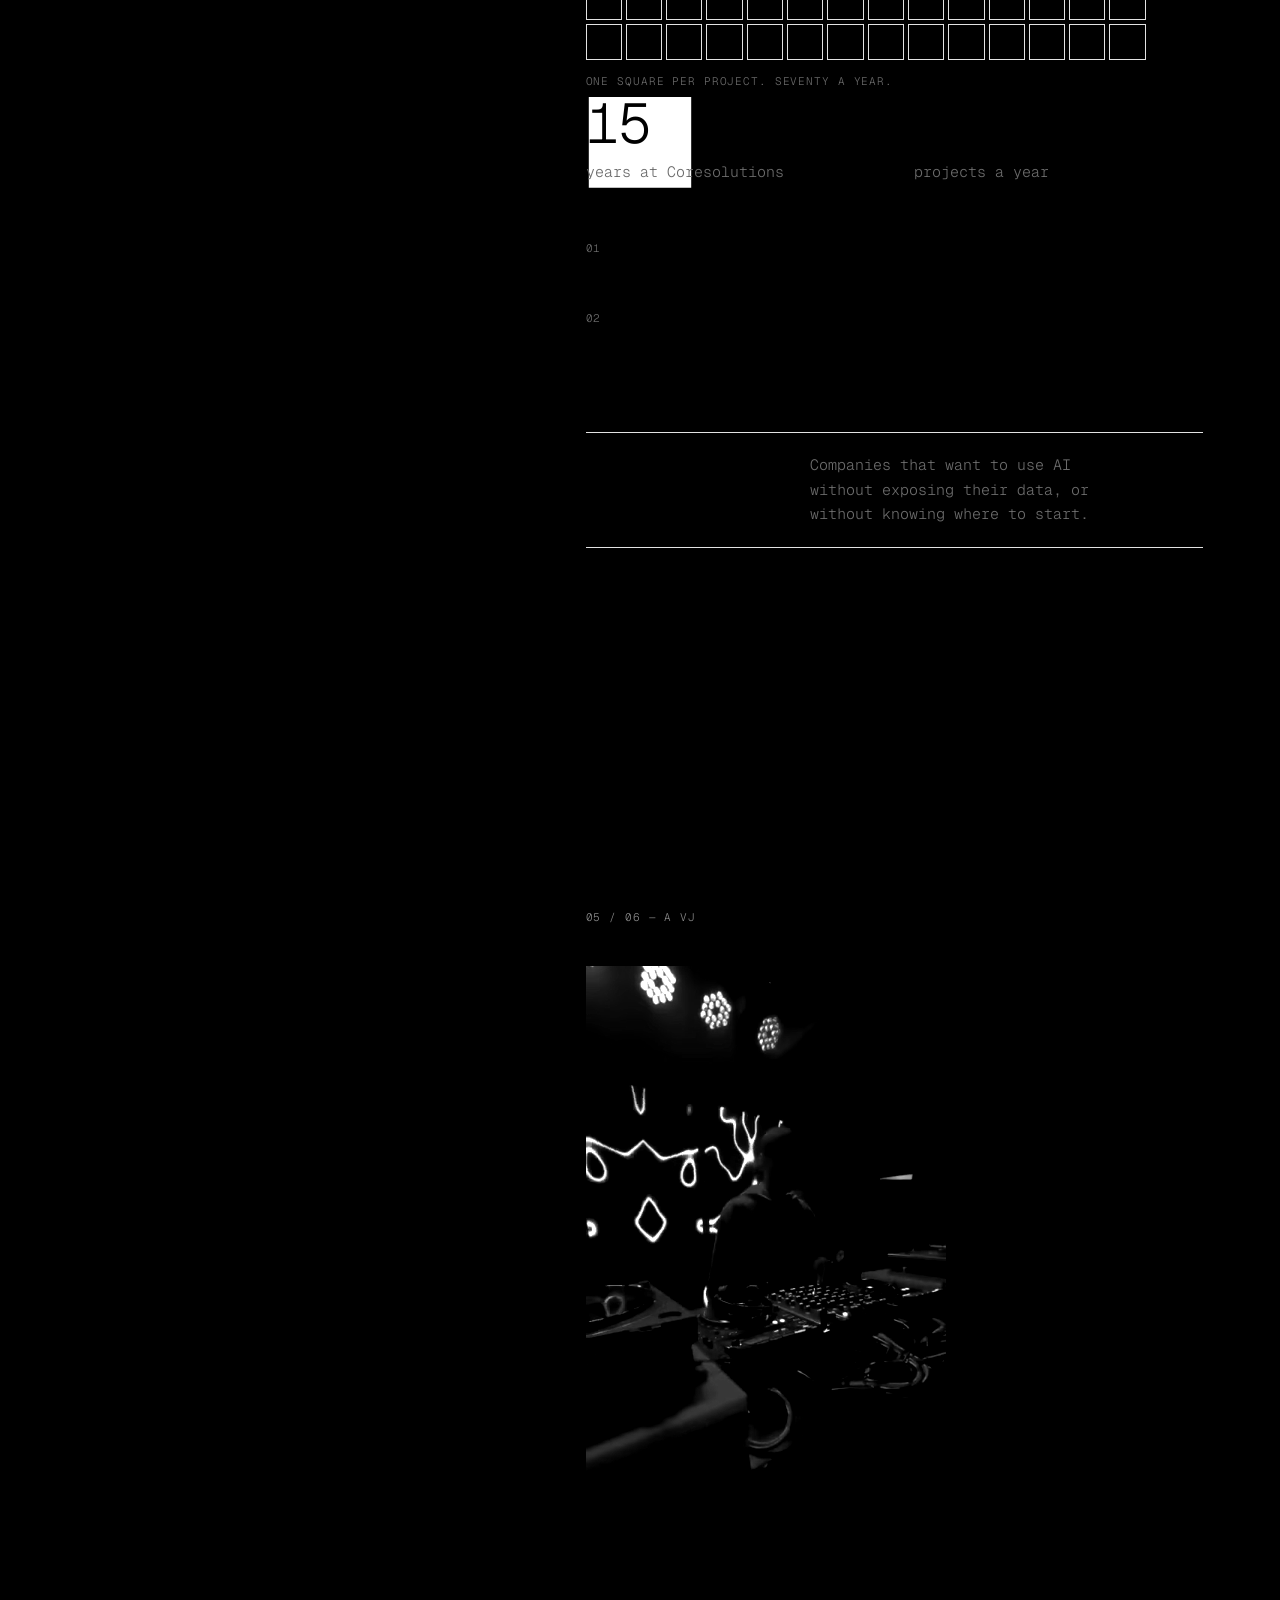
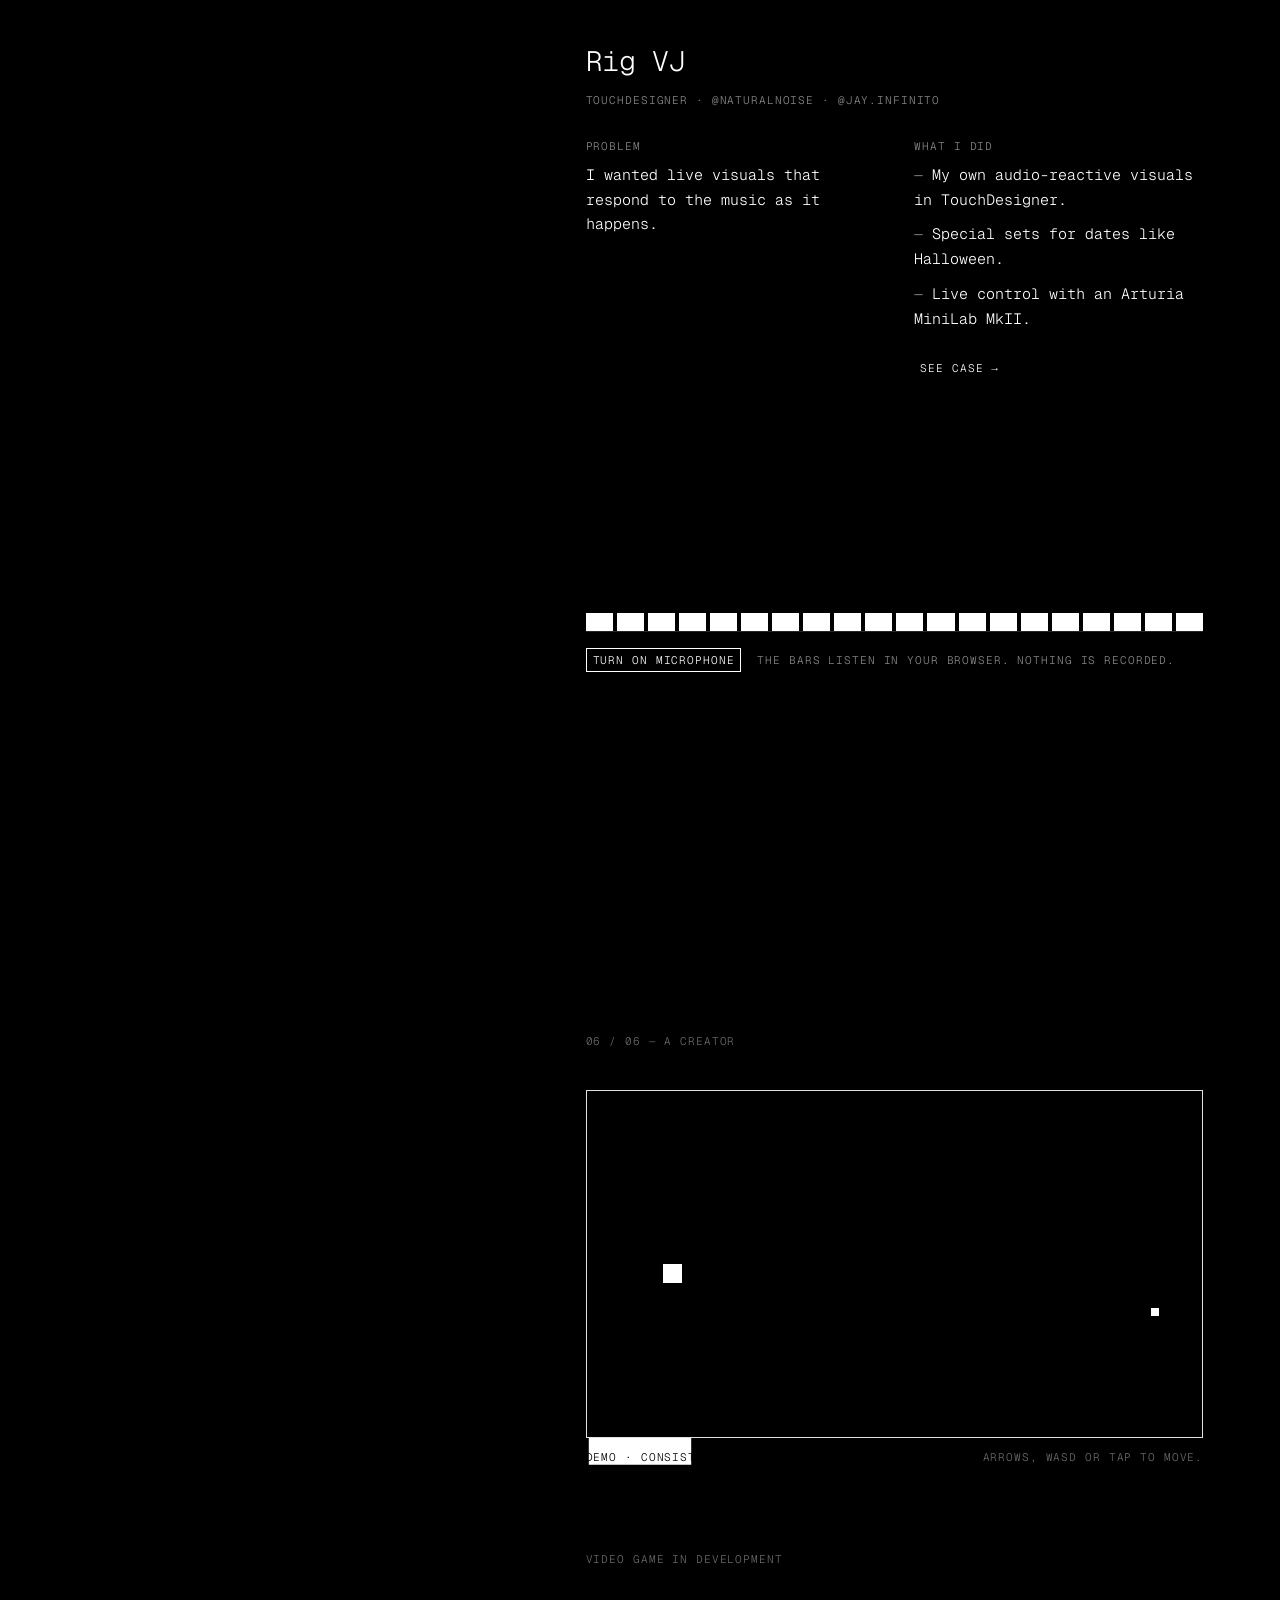
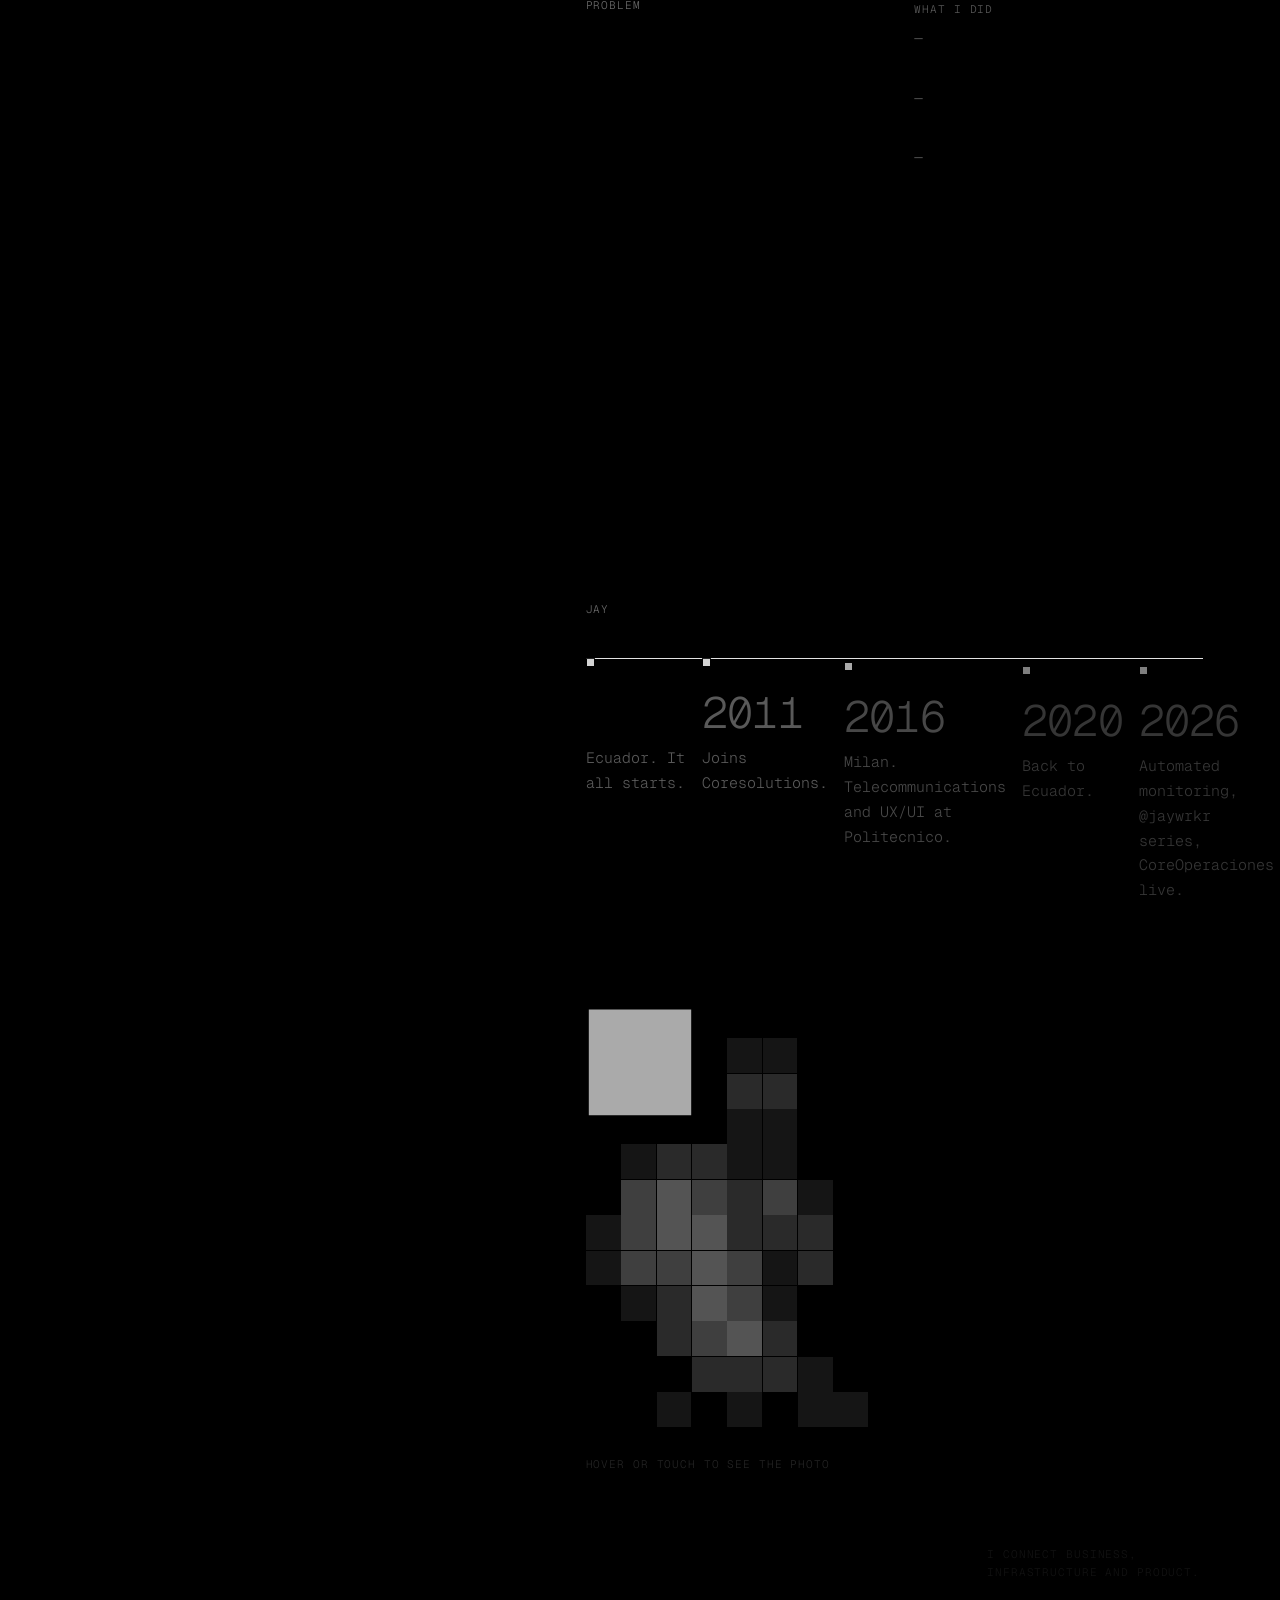
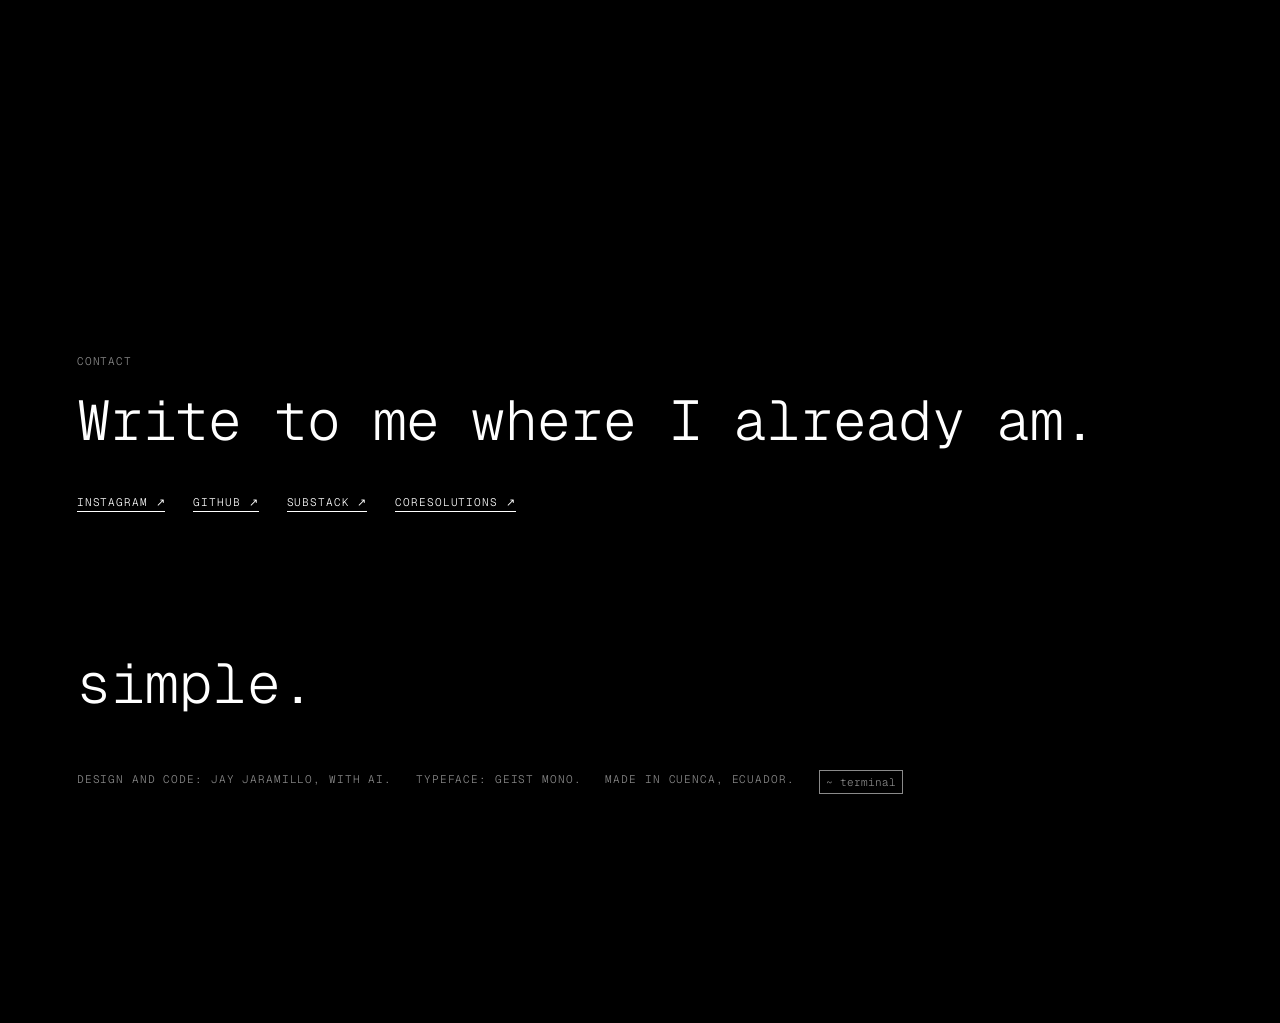
==== commit a927320b: "Arregla el scroll con rueda dentro de un caso abierto Lenis, pausado mientras el caso está abierto, " ====
--- a/index.html
+++ b/index.html
@@ -309,7 +309,7 @@
 </div>
 <div class="grid-ov" aria-hidden="true"><i></i><i></i><i></i><i></i><i></i><i></i><i></i><i></i><i></i><i></i><i></i><i></i></div>
 
-<div class="case" role="dialog" aria-modal="true" aria-label="Proyecto" hidden>
+<div class="case" role="dialog" aria-modal="true" aria-label="Proyecto" data-lenis-prevent hidden>
  <button class="x small" type="button" data-t="close">Cerrar · Esc</button>
  <div class="in"></div>
 </div>
